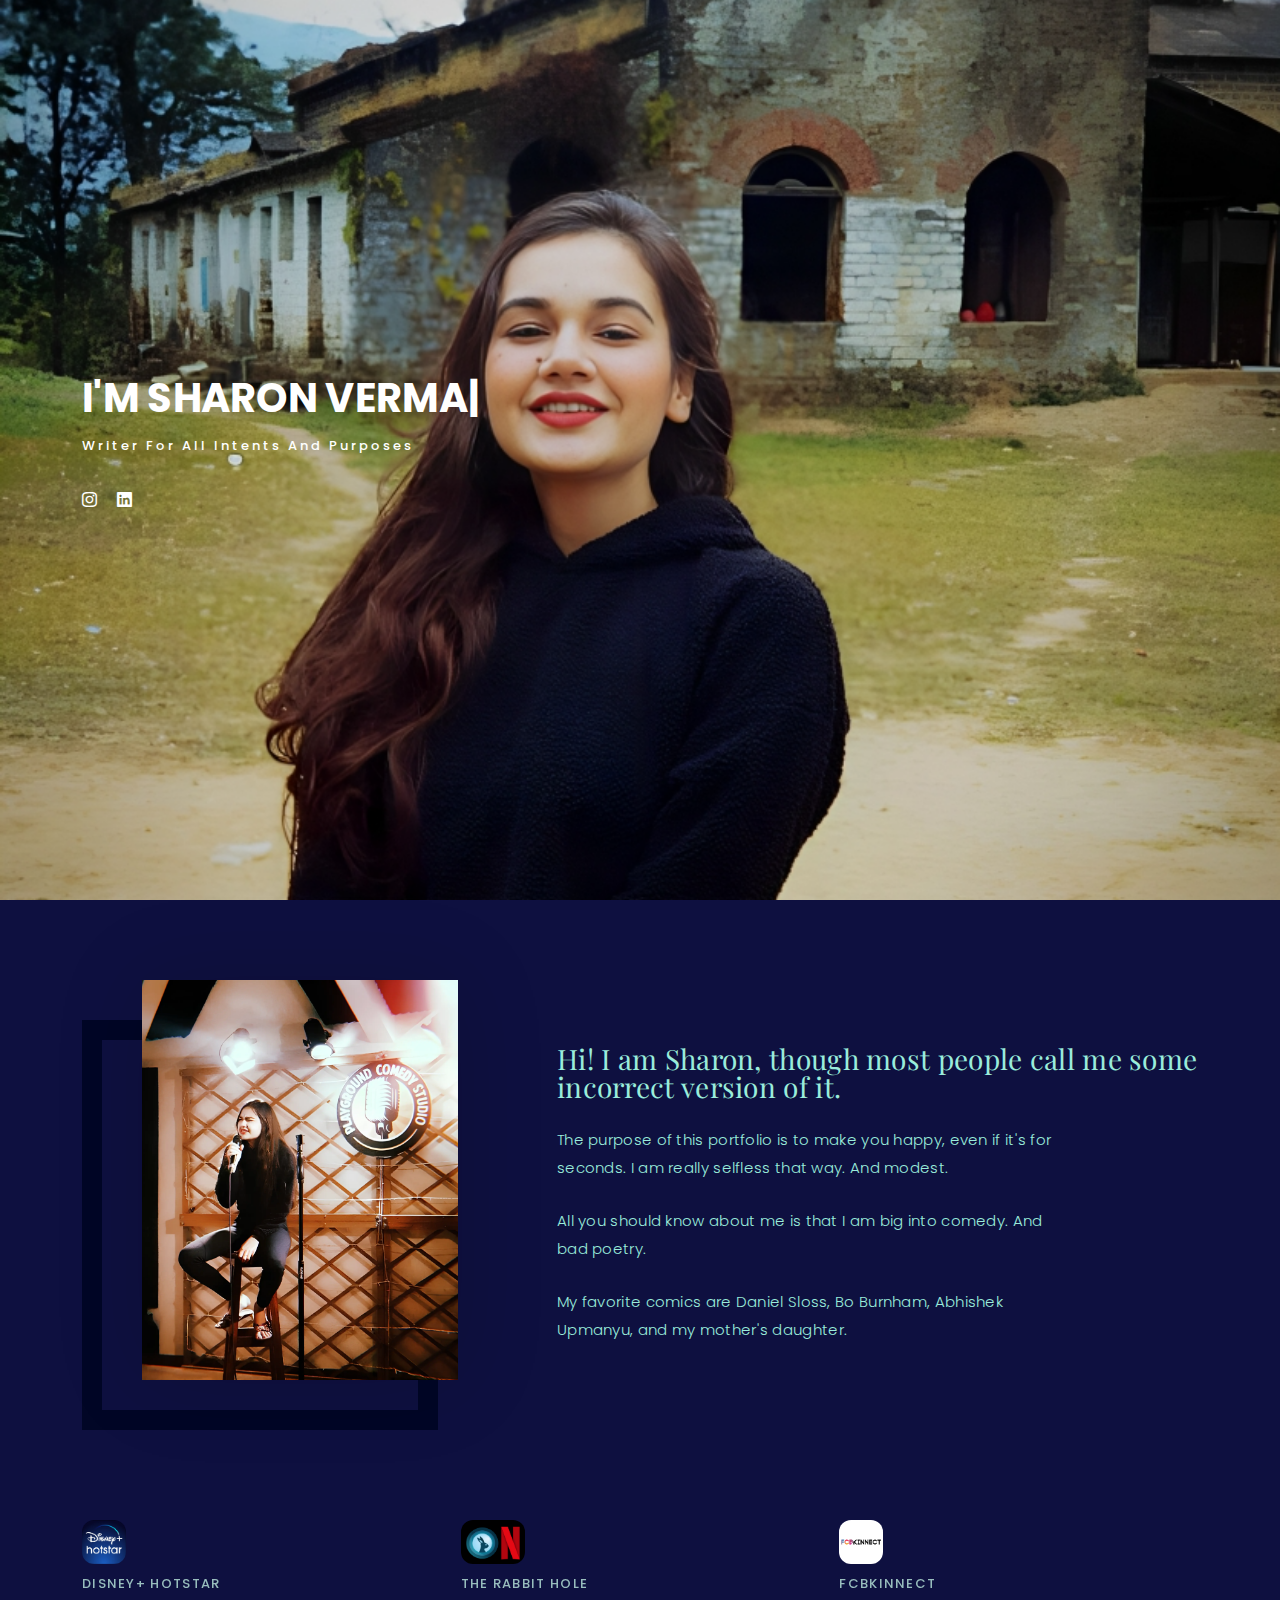
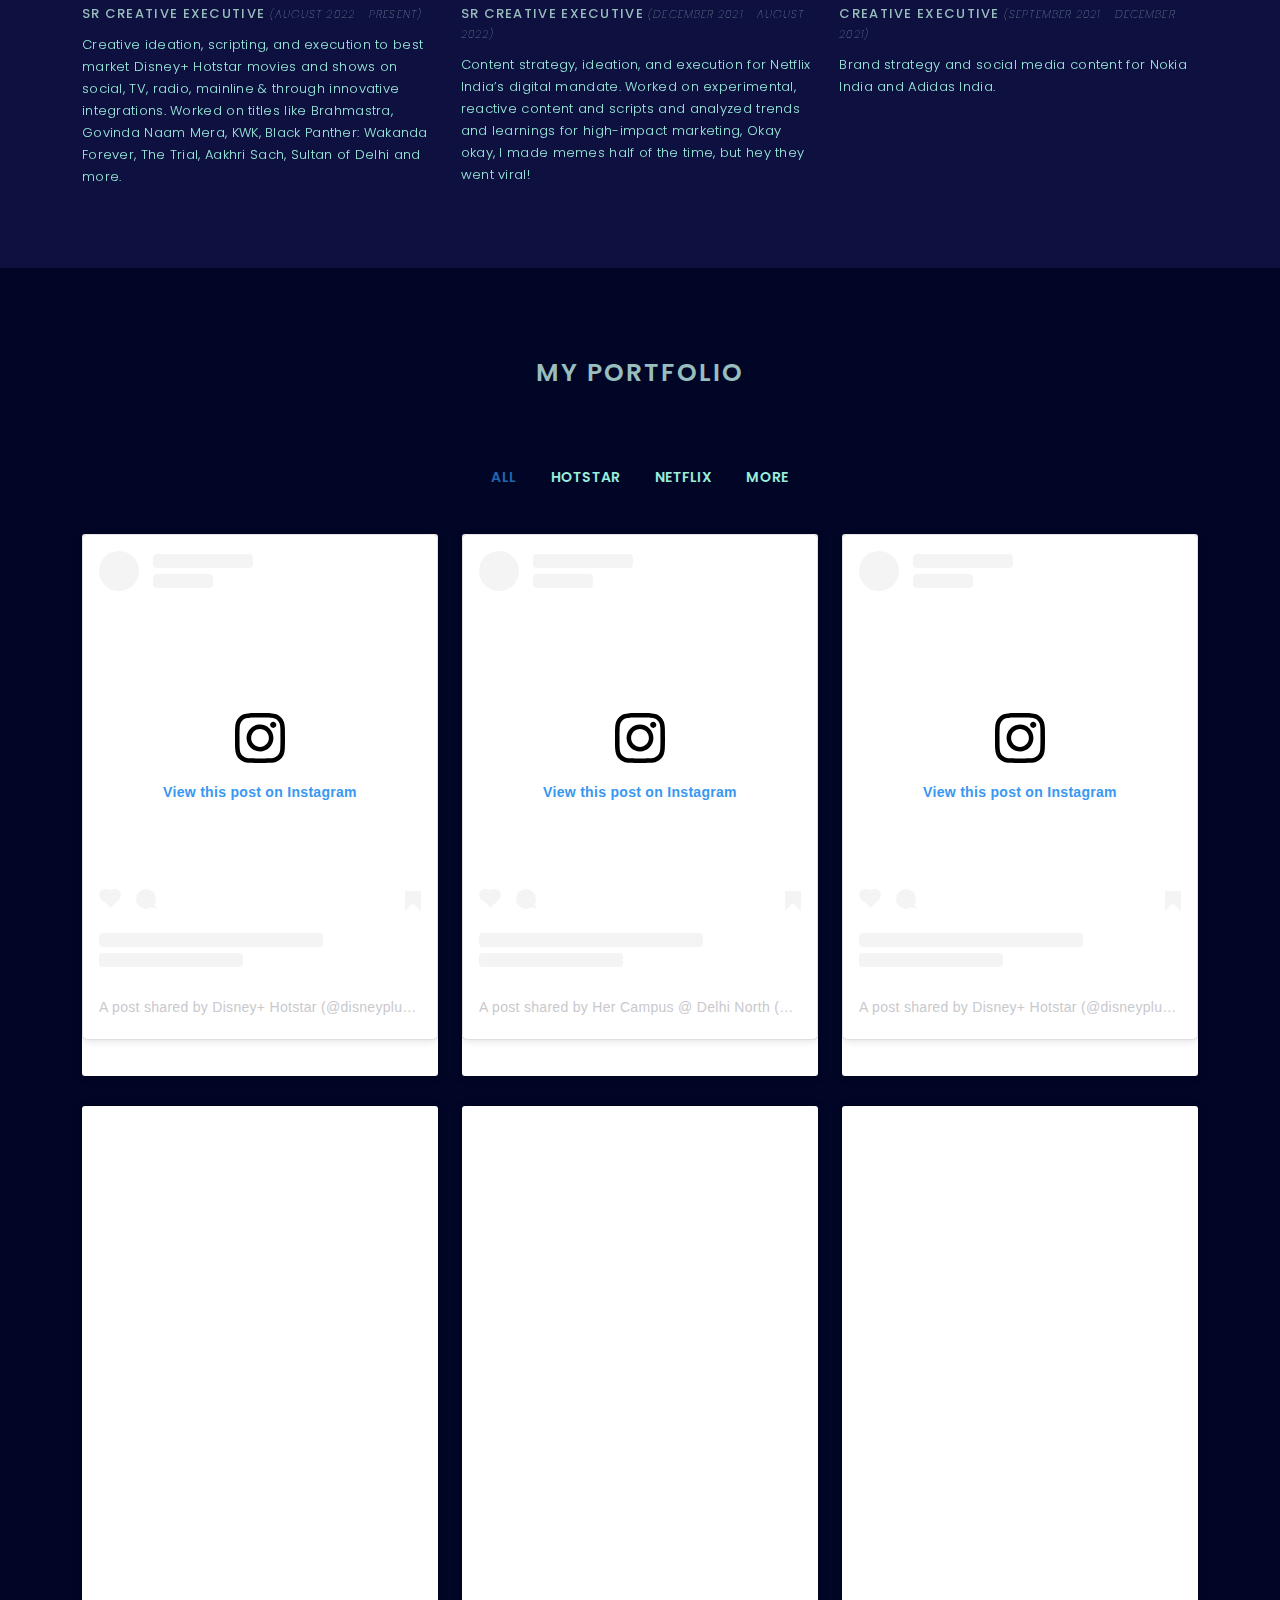
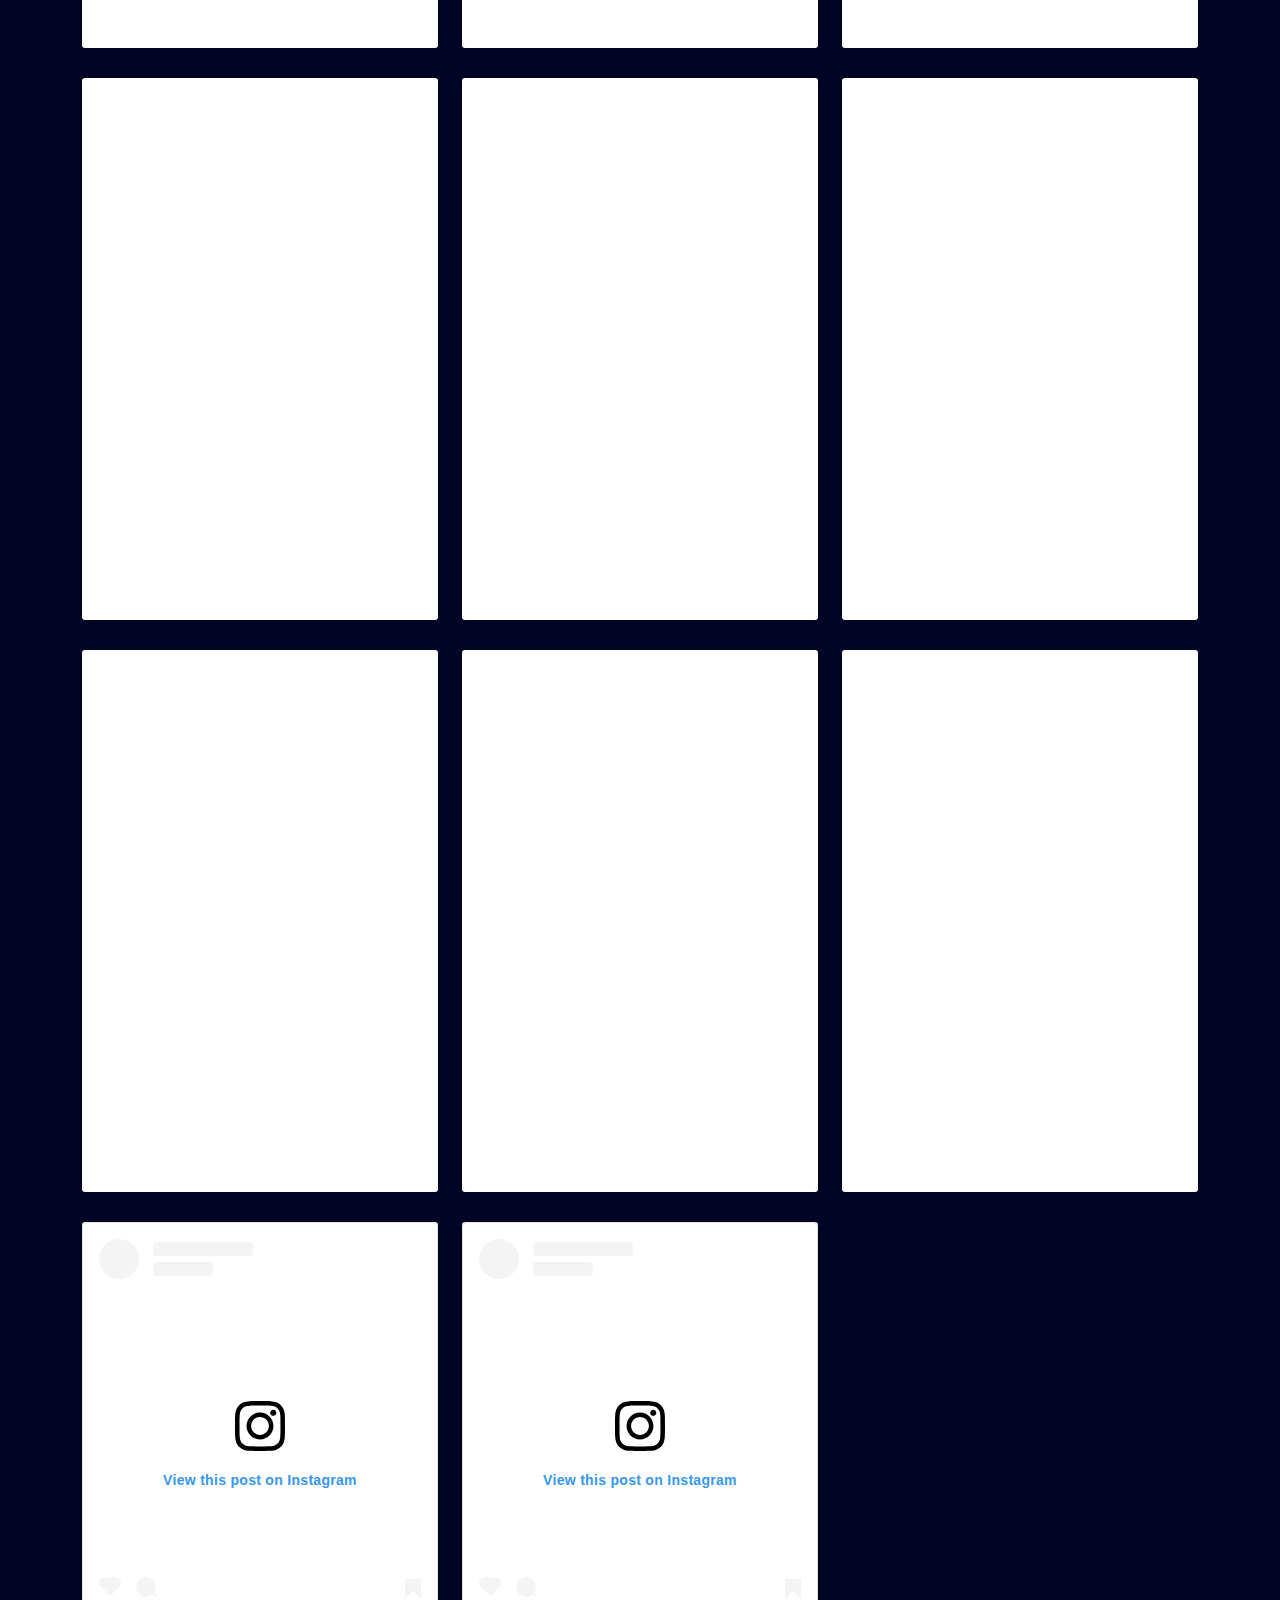
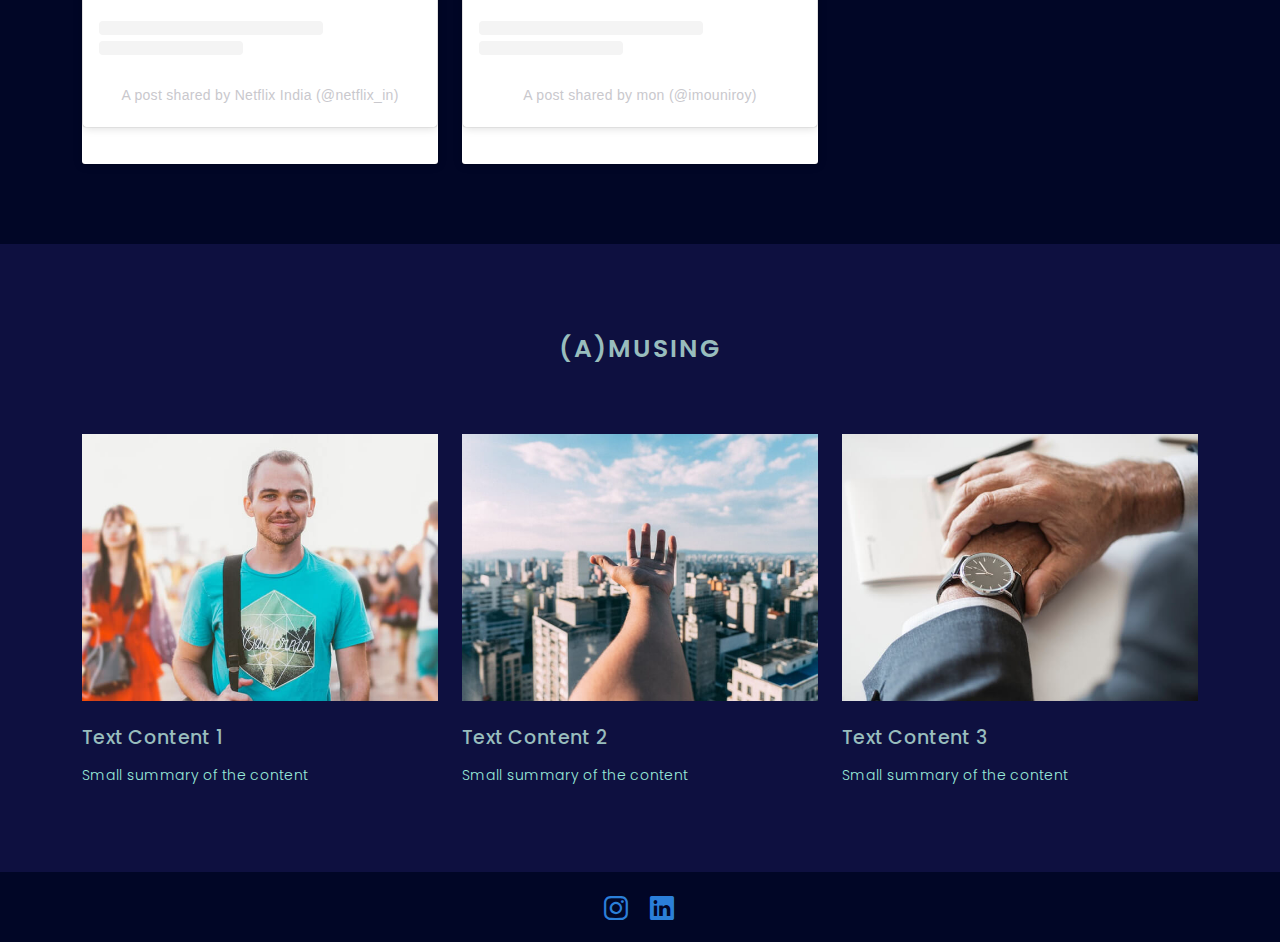
==== index.html @ ffb927e8 "add more content" ====
<!DOCTYPE html>
<html lang="en">
  <head>
    <meta charset="utf-8" />
    <meta content="width=device-width, initial-scale=1.0" name="viewport" />

    <title>Sharon Verma</title>
    <meta content="" name="description" />
    <meta content="" name="keywords" />

    <!-- Favicons -->
    <link href="assets/img/favicon.ico" rel="icon" />
    <link href="assets/img/apple-touch-icon.png" rel="apple-touch-icon" />

    <!-- Google Fonts -->
    <link
      href="https://fonts.googleapis.com/css?family=Poppins:300,300i,400,400i,500,500i,600,600i,700,700i|Playfair+Display:400,400i,500,500i,600,600i,700,700i,900,900i"
      rel="stylesheet"
    />

    <!-- Vendor CSS Files -->
    <link
      href="assets/vendor/bootstrap/css/bootstrap.min.css"
      rel="stylesheet"
    />
    <link
      href="assets/vendor/bootstrap-icons/bootstrap-icons.css"
      rel="stylesheet"
    />
    <link href="assets/vendor/boxicons/css/boxicons.min.css" rel="stylesheet" />
    <link
      href="assets/vendor/glightbox/css/glightbox.min.css"
      rel="stylesheet"
    />
    <link href="assets/vendor/swiper/swiper-bundle.min.css" rel="stylesheet" />

    <!-- Template Main CSS File -->
    <link href="assets/css/style.css" rel="stylesheet" />

    <!-- =======================================================
  * Template Name: Folio
  * Updated: Sep 18 2023 with Bootstrap v5.3.2
  * Template URL: https://bootstrapmade.com/folio-bootstrap-portfolio-template/
  * Author: BootstrapMade.com
  * License: https://bootstrapmade.com/license/
  ======================================================== -->
  </head>

  <body>
    <!-- ======= Header ======= -->
    <header id="header" class="fixed-top">
      <div class="container d-flex align-items-center justify-content-between">
        <!-- <a href="index.html" class="logo"><img src="assets/img/logo.png" alt="" class="img-fluid"></a> -->
        <!-- Uncomment below if you prefer to use an text logo -->
        <h1 class="logo"><a href="index.html">Sharon Verma</a></h1>

        <nav id="navbar" class="navbar">
          <ul>
            <li><a class="nav-link scrollto active" href="#hero">Home</a></li>
            <li><a class="nav-link scrollto" href="#about">About</a></li>
            <li>
              <a class="nav-link scrollto" href="#portfolio">Portfolio</a>
            </li>
            <li><a class="nav-link scrollto" href="#journal">(A)musing</a></li>
            <!-- <li class="dropdown"><a href="#"><span>Drop Down</span> <i class="bi bi-chevron-down"></i></a>
            <ul>
              <li><a href="#">Drop Down 1</a></li>
              <li class="dropdown"><a href="#"><span>Deep Drop Down</span> <i class="bi bi-chevron-right"></i></a>
                <ul>
                  <li><a href="#">Deep Drop Down 1</a></li>
                  <li><a href="#">Deep Drop Down 2</a></li>
                  <li><a href="#">Deep Drop Down 3</a></li>
                  <li><a href="#">Deep Drop Down 4</a></li>
                  <li><a href="#">Deep Drop Down 5</a></li>
                </ul>
              </li>
              <li><a href="#">Drop Down 2</a></li>
              <li><a href="#">Drop Down 3</a></li>
              <li><a href="#">Drop Down 4</a></li>
            </ul>
          </li> -->
            <!-- <li><a class="nav-link scrollto" href="#contact">Contact</a></li> -->
          </ul>
          <i class="bi bi-list mobile-nav-toggle"></i>
        </nav>
        <!-- .navbar -->
      </div>
    </header>
    <!-- End Header -->

    <!-- ======= Hero Section ======= -->
    <div id="hero" class="home">
      <div class="container">
        <div class="hero-content">
          <h1>
            I'm
            <span
              class="typed"
              data-typed-items="Sharon Verma, a Screenwriter, a Creative Consultant, a Brand strategist, a Situational Comedian, a Money enthusiast, a Believer of whatever my client believes in"
            ></span>
          </h1>
          <p>Writer for all intents and purposes</p>

          <ul class="list-unstyled list-social">
            <!-- <li><a href="#"><i class="bi bi-facebook"></i></a></li> -->
            <!-- <li>
              <a href="#"><i class="bi bi-twitter"></i></a>
            </li> -->
            <li>
              <a href="https://www.instagram.com/sharonverma/"><i class="bi bi-instagram"></i></a>
            </li>
            <li>
              <a href="https://www.linkedin.com/in/sharonverma/"><i class="bi bi-linkedin"></i></a>
            </li>
          </ul>
        </div>
      </div>
    </div>
    <!-- End Hero -->

    <main id="main">
      <!-- ======= About Section ======= -->
      <div id="about" class="paddsection">
        <div class="container">
          <div class="row justify-content-between">
            <div class="col-lg-4">
              <div class="div-img-bg">
                <div class="about-img">
                  <img
                    src="assets/img/me.webp"
                    class="img-responsive"
                    alt="me"
                  />
                </div>
              </div>
            </div>

            <div class="col-lg-7">
              <div class="about-descr">
                <p class="p-heading">
                  Hi! I am Sharon, though most people call me some incorrect
                  version of it.
                </p>
                <p class="separator">
                  The purpose of this portfolio is to make you happy, even if
                  it's for seconds. I am really selfless that way. And modest.
                </p>
                <p class="separator">
                  All you should know about me is that I am big into comedy. And
                  bad poetry.
                </p>
                <p class="separator">
                  My favorite comics are Daniel Sloss, Bo Burnham, Abhishek
                  Upmanyu, and my mother's daughter.
                </p>
              </div>
            </div>
          </div>
        </div>
      </div>
      <!-- End About Section -->

      <!-- ======= Services Section ======= -->
      <div id="services">
        <div class="container">
          <div
            class="services-slider swiper"
            data-aos="fade-up"
            data-aos-delay="1000"
          >
            <div class="swiper-wrapper">
              <div class="swiper-slide">
                <div class="services-block">
                  <img src="./assets/img/hotstar.webp" class="exp-logo" />
                  <span>Disney+ Hotstar</span>
                  <span
                    >Sr Creative Executive
                    <span class="smol"> (August 2022 - Present) </span>
                  </span>
                  <p class="separator">
                    Creative ideation, scripting, and execution to best market
                    Disney+ Hotstar movies and shows on social, TV, radio,
                    mainline & through innovative integrations. Worked on titles
                    like Brahmastra, Govinda Naam Mera, KWK, Black Panther:
                    Wakanda Forever, The Trial, Aakhri Sach, Sultan of Delhi and
                    more.
                  </p>
                </div>
              </div>
              <!-- End testimonial item -->

              <div class="swiper-slide">
                <div class="services-block">
                  <img src="./assets/img/rabbit-hole.png" class="exp-logo-big" />
                  <span>The Rabbit Hole</span>
                  <span
                    >Sr Creative Executive
                    <span class="smol"
                      >(December 2021 - August 2022)</span
                    ></span
                  >
                  <p class="separator">
                    Content strategy, ideation, and execution for Netflix
                    India’s digital mandate. Worked on experimental, reactive
                    content and scripts and analyzed trends and learnings for
                    high-impact marketing, Okay okay, I made memes half of the
                    time, but hey they went viral!
                  </p>
                </div>
              </div>
              <!-- End testimonial item -->

              <div class="swiper-slide">
                <div class="services-block">
                  <img src="./assets/img/fcbkinnect.jpeg" class="exp-logo" />
                  <span>FCBKinnect</span>
                  <span
                    >Creative Executive
                    <span class="smol"
                      >(September 2021 - December 2021)</span
                    ></span
                  >
                  <p class="separator">
                    Brand strategy and social media content for Nokia India and
                    Adidas India.
                  </p>
                </div>
              </div>
              <!-- End testimonial item -->

              <!-- <div class="swiper-slide">
                <div class="services-block">
                  <i class="bi bi-binoculars"></i>
                  <span>Skill 4</span>
                  <p class="separator">Small summary</p>
                </div>
              </div> -->
              <!-- End testimonial item -->

              <!-- <div class="swiper-slide">
                <div class="services-block">
                  <i class="bi bi-brightness-high"></i>
                  <span>Skill 5</span>
                  <p class="separator">Small summary</p>
                </div>
              </div> -->
              <!-- End testimonial item -->

              <!-- <div class="swiper-slide">
                <div class="services-block">
                  <i class="bi bi-calendar4-week"></i>
                  <span>Skill 6</span>
                  <p class="separator">Small summary</p>
                </div>
              </div> -->
              <!-- End testimonial item -->
            </div>
            <div class="swiper-pagination"></div>
          </div>
        </div>
      </div>
      <!-- End Services Section -->

      <!-- ======= Portfolio Section ======= -->
      <div id="portfolio" class="paddsection">
        <div class="container">
          <div class="section-title text-center">
            <h2>My Portfolio</h2>
          </div>
        </div>

        <div class="container">
          <div class="row">
            <div class="col-lg-12 d-flex justify-content-center">
              <ul id="portfolio-flters">
                <li data-filter="*" class="filter-active">All</li>
                <li data-filter=".filter-hotstar">Hotstar</li>
                <li data-filter=".filter-netflix">Netflix</li>
                <li data-filter=".filter-more">More</li>
              </ul>
            </div>
          </div>

          <div class="row portfolio-container">
            <div class="col-lg-4 col-md-6 portfolio-item filter-hotstar">
              <!-- <img
                src="assets/img/portfolio/portfolio-1.jpg"
                class="img-fluid"
                alt=""
              /> -->

              <div class="card-container">

                <blockquote class="instagram-media" data-instgrm-captioned data-instgrm-permalink="https://www.instagram.com/reel/CyXpBlbIwR-/?utm_source=ig_embed&amp;utm_campaign=loading" data-instgrm-version="14" style=" background:#FFF; border:0; border-radius:3px; box-shadow:0 0 1px 0 rgba(0,0,0,0.5),0 1px 10px 0 rgba(0,0,0,0.15); margin: 1px; max-width:540px; min-width:326px; padding:0; width:99.375%; width:-webkit-calc(100% - 2px); width:calc(100% - 2px);"><div style="padding:16px;"> <a href="https://www.instagram.com/reel/CyXpBlbIwR-/?utm_source=ig_embed&amp;utm_campaign=loading" style=" background:#FFFFFF; line-height:0; padding:0 0; text-align:center; text-decoration:none; width:100%;" target="_blank"> <div style=" display: flex; flex-direction: row; align-items: center;"> <div style="background-color: #F4F4F4; border-radius: 50%; flex-grow: 0; height: 40px; margin-right: 14px; width: 40px;"></div> <div style="display: flex; flex-direction: column; flex-grow: 1; justify-content: center;"> <div style=" background-color: #F4F4F4; border-radius: 4px; flex-grow: 0; height: 14px; margin-bottom: 6px; width: 100px;"></div> <div style=" background-color: #F4F4F4; border-radius: 4px; flex-grow: 0; height: 14px; width: 60px;"></div></div></div><div style="padding: 19% 0;"></div> <div style="display:block; height:50px; margin:0 auto 12px; width:50px;"><svg width="50px" height="50px" viewBox="0 0 60 60" version="1.1" xmlns="https://www.w3.org/2000/svg" xmlns:xlink="https://www.w3.org/1999/xlink"><g stroke="none" stroke-width="1" fill="none" fill-rule="evenodd"><g transform="translate(-511.000000, -20.000000)" fill="#000000"><g><path d="M556.869,30.41 C554.814,30.41 553.148,32.076 553.148,34.131 C553.148,36.186 554.814,37.852 556.869,37.852 C558.924,37.852 560.59,36.186 560.59,34.131 C560.59,32.076 558.924,30.41 556.869,30.41 M541,60.657 C535.114,60.657 530.342,55.887 530.342,50 C530.342,44.114 535.114,39.342 541,39.342 C546.887,39.342 551.658,44.114 551.658,50 C551.658,55.887 546.887,60.657 541,60.657 M541,33.886 C532.1,33.886 524.886,41.1 524.886,50 C524.886,58.899 532.1,66.113 541,66.113 C549.9,66.113 557.115,58.899 557.115,50 C557.115,41.1 549.9,33.886 541,33.886 M565.378,62.101 C565.244,65.022 564.756,66.606 564.346,67.663 C563.803,69.06 563.154,70.057 562.106,71.106 C561.058,72.155 560.06,72.803 558.662,73.347 C557.607,73.757 556.021,74.244 553.102,74.378 C549.944,74.521 548.997,74.552 541,74.552 C533.003,74.552 532.056,74.521 528.898,74.378 C525.979,74.244 524.393,73.757 523.338,73.347 C521.94,72.803 520.942,72.155 519.894,71.106 C518.846,70.057 518.197,69.06 517.654,67.663 C517.244,66.606 516.755,65.022 516.623,62.101 C516.479,58.943 516.448,57.996 516.448,50 C516.448,42.003 516.479,41.056 516.623,37.899 C516.755,34.978 517.244,33.391 517.654,32.338 C518.197,30.938 518.846,29.942 519.894,28.894 C520.942,27.846 521.94,27.196 523.338,26.654 C524.393,26.244 525.979,25.756 528.898,25.623 C532.057,25.479 533.004,25.448 541,25.448 C548.997,25.448 549.943,25.479 553.102,25.623 C556.021,25.756 557.607,26.244 558.662,26.654 C560.06,27.196 561.058,27.846 562.106,28.894 C563.154,29.942 563.803,30.938 564.346,32.338 C564.756,33.391 565.244,34.978 565.378,37.899 C565.522,41.056 565.552,42.003 565.552,50 C565.552,57.996 565.522,58.943 565.378,62.101 M570.82,37.631 C570.674,34.438 570.167,32.258 569.425,30.349 C568.659,28.377 567.633,26.702 565.965,25.035 C564.297,23.368 562.623,22.342 560.652,21.575 C558.743,20.834 556.562,20.326 553.369,20.18 C550.169,20.033 549.148,20 541,20 C532.853,20 531.831,20.033 528.631,20.18 C525.438,20.326 523.257,20.834 521.349,21.575 C519.376,22.342 517.703,23.368 516.035,25.035 C514.368,26.702 513.342,28.377 512.574,30.349 C511.834,32.258 511.326,34.438 511.181,37.631 C511.035,40.831 511,41.851 511,50 C511,58.147 511.035,59.17 511.181,62.369 C511.326,65.562 511.834,67.743 512.574,69.651 C513.342,71.625 514.368,73.296 516.035,74.965 C517.703,76.634 519.376,77.658 521.349,78.425 C523.257,79.167 525.438,79.673 528.631,79.82 C531.831,79.965 532.853,80.001 541,80.001 C549.148,80.001 550.169,79.965 553.369,79.82 C556.562,79.673 558.743,79.167 560.652,78.425 C562.623,77.658 564.297,76.634 565.965,74.965 C567.633,73.296 568.659,71.625 569.425,69.651 C570.167,67.743 570.674,65.562 570.82,62.369 C570.966,59.17 571,58.147 571,50 C571,41.851 570.966,40.831 570.82,37.631"></path></g></g></g></svg></div><div style="padding-top: 8px;"> <div style=" color:#3897f0; font-family:Arial,sans-serif; font-size:14px; font-style:normal; font-weight:550; line-height:18px;">View this post on Instagram</div></div><div style="padding: 12.5% 0;"></div> <div style="display: flex; flex-direction: row; margin-bottom: 14px; align-items: center;"><div> <div style="background-color: #F4F4F4; border-radius: 50%; height: 12.5px; width: 12.5px; transform: translateX(0px) translateY(7px);"></div> <div style="background-color: #F4F4F4; height: 12.5px; transform: rotate(-45deg) translateX(3px) translateY(1px); width: 12.5px; flex-grow: 0; margin-right: 14px; margin-left: 2px;"></div> <div style="background-color: #F4F4F4; border-radius: 50%; height: 12.5px; width: 12.5px; transform: translateX(9px) translateY(-18px);"></div></div><div style="margin-left: 8px;"> <div style=" background-color: #F4F4F4; border-radius: 50%; flex-grow: 0; height: 20px; width: 20px;"></div> <div style=" width: 0; height: 0; border-top: 2px solid transparent; border-left: 6px solid #f4f4f4; border-bottom: 2px solid transparent; transform: translateX(16px) translateY(-4px) rotate(30deg)"></div></div><div style="margin-left: auto;"> <div style=" width: 0px; border-top: 8px solid #F4F4F4; border-right: 8px solid transparent; transform: translateY(16px);"></div> <div style=" background-color: #F4F4F4; flex-grow: 0; height: 12px; width: 16px; transform: translateY(-4px);"></div> <div style=" width: 0; height: 0; border-top: 8px solid #F4F4F4; border-left: 8px solid transparent; transform: translateY(-4px) translateX(8px);"></div></div></div> <div style="display: flex; flex-direction: column; flex-grow: 1; justify-content: center; margin-bottom: 24px;"> <div style=" background-color: #F4F4F4; border-radius: 4px; flex-grow: 0; height: 14px; margin-bottom: 6px; width: 224px;"></div> <div style=" background-color: #F4F4F4; border-radius: 4px; flex-grow: 0; height: 14px; width: 144px;"></div></div></a><p style=" color:#c9c8cd; font-family:Arial,sans-serif; font-size:14px; line-height:17px; margin-bottom:0; margin-top:8px; overflow:hidden; padding:8px 0 7px; text-align:center; text-overflow:ellipsis; white-space:nowrap;"><a href="https://www.instagram.com/reel/CyXpBlbIwR-/?utm_source=ig_embed&amp;utm_campaign=loading" style=" color:#c9c8cd; font-family:Arial,sans-serif; font-size:14px; font-style:normal; font-weight:normal; line-height:17px; text-decoration:none;" target="_blank">A post shared by Disney+ Hotstar (@disneyplushotstar)</a></p></div></blockquote> <script async src="//www.instagram.com/embed.js"></script>
              </div>
              <!-- <div class="portfolio-info">
                <h4>Hotstar 1</h4>
                <p>Hotstar</p>
                <a
                  href="assets/img/portfolio/portfolio-1.jpg"
                  data-gallery="portfolioGallery"
                  class="portfolio-lightbox preview-link"
                  title="App 1"
                  ><i class="bx bx-plus"></i
                ></a>
                <a
                  href="portfolio-details.html"
                  class="details-link"
                  title="More Details"
                  ><i class="bx bx-link"></i
                ></a>
              </div> -->
            </div>

            <div class="col-lg-4 col-md-6 portfolio-item filter-more">
              <div class="card-container">

                <blockquote class="instagram-media" data-instgrm-captioned data-instgrm-permalink="https://www.instagram.com/tv/CEvz53NABrz/?utm_source=ig_embed&amp;utm_campaign=loading" data-instgrm-version="14" style=" background:#FFF; border:0; border-radius:3px; box-shadow:0 0 1px 0 rgba(0,0,0,0.5),0 1px 10px 0 rgba(0,0,0,0.15); margin: 1px; max-width:540px; min-width:326px; padding:0; width:99.375%; width:-webkit-calc(100% - 2px); width:calc(100% - 2px);"><div style="padding:16px;"> <a href="https://www.instagram.com/tv/CEvz53NABrz/?utm_source=ig_embed&amp;utm_campaign=loading" style=" background:#FFFFFF; line-height:0; padding:0 0; text-align:center; text-decoration:none; width:100%;" target="_blank"> <div style=" display: flex; flex-direction: row; align-items: center;"> <div style="background-color: #F4F4F4; border-radius: 50%; flex-grow: 0; height: 40px; margin-right: 14px; width: 40px;"></div> <div style="display: flex; flex-direction: column; flex-grow: 1; justify-content: center;"> <div style=" background-color: #F4F4F4; border-radius: 4px; flex-grow: 0; height: 14px; margin-bottom: 6px; width: 100px;"></div> <div style=" background-color: #F4F4F4; border-radius: 4px; flex-grow: 0; height: 14px; width: 60px;"></div></div></div><div style="padding: 19% 0;"></div> <div style="display:block; height:50px; margin:0 auto 12px; width:50px;"><svg width="50px" height="50px" viewBox="0 0 60 60" version="1.1" xmlns="https://www.w3.org/2000/svg" xmlns:xlink="https://www.w3.org/1999/xlink"><g stroke="none" stroke-width="1" fill="none" fill-rule="evenodd"><g transform="translate(-511.000000, -20.000000)" fill="#000000"><g><path d="M556.869,30.41 C554.814,30.41 553.148,32.076 553.148,34.131 C553.148,36.186 554.814,37.852 556.869,37.852 C558.924,37.852 560.59,36.186 560.59,34.131 C560.59,32.076 558.924,30.41 556.869,30.41 M541,60.657 C535.114,60.657 530.342,55.887 530.342,50 C530.342,44.114 535.114,39.342 541,39.342 C546.887,39.342 551.658,44.114 551.658,50 C551.658,55.887 546.887,60.657 541,60.657 M541,33.886 C532.1,33.886 524.886,41.1 524.886,50 C524.886,58.899 532.1,66.113 541,66.113 C549.9,66.113 557.115,58.899 557.115,50 C557.115,41.1 549.9,33.886 541,33.886 M565.378,62.101 C565.244,65.022 564.756,66.606 564.346,67.663 C563.803,69.06 563.154,70.057 562.106,71.106 C561.058,72.155 560.06,72.803 558.662,73.347 C557.607,73.757 556.021,74.244 553.102,74.378 C549.944,74.521 548.997,74.552 541,74.552 C533.003,74.552 532.056,74.521 528.898,74.378 C525.979,74.244 524.393,73.757 523.338,73.347 C521.94,72.803 520.942,72.155 519.894,71.106 C518.846,70.057 518.197,69.06 517.654,67.663 C517.244,66.606 516.755,65.022 516.623,62.101 C516.479,58.943 516.448,57.996 516.448,50 C516.448,42.003 516.479,41.056 516.623,37.899 C516.755,34.978 517.244,33.391 517.654,32.338 C518.197,30.938 518.846,29.942 519.894,28.894 C520.942,27.846 521.94,27.196 523.338,26.654 C524.393,26.244 525.979,25.756 528.898,25.623 C532.057,25.479 533.004,25.448 541,25.448 C548.997,25.448 549.943,25.479 553.102,25.623 C556.021,25.756 557.607,26.244 558.662,26.654 C560.06,27.196 561.058,27.846 562.106,28.894 C563.154,29.942 563.803,30.938 564.346,32.338 C564.756,33.391 565.244,34.978 565.378,37.899 C565.522,41.056 565.552,42.003 565.552,50 C565.552,57.996 565.522,58.943 565.378,62.101 M570.82,37.631 C570.674,34.438 570.167,32.258 569.425,30.349 C568.659,28.377 567.633,26.702 565.965,25.035 C564.297,23.368 562.623,22.342 560.652,21.575 C558.743,20.834 556.562,20.326 553.369,20.18 C550.169,20.033 549.148,20 541,20 C532.853,20 531.831,20.033 528.631,20.18 C525.438,20.326 523.257,20.834 521.349,21.575 C519.376,22.342 517.703,23.368 516.035,25.035 C514.368,26.702 513.342,28.377 512.574,30.349 C511.834,32.258 511.326,34.438 511.181,37.631 C511.035,40.831 511,41.851 511,50 C511,58.147 511.035,59.17 511.181,62.369 C511.326,65.562 511.834,67.743 512.574,69.651 C513.342,71.625 514.368,73.296 516.035,74.965 C517.703,76.634 519.376,77.658 521.349,78.425 C523.257,79.167 525.438,79.673 528.631,79.82 C531.831,79.965 532.853,80.001 541,80.001 C549.148,80.001 550.169,79.965 553.369,79.82 C556.562,79.673 558.743,79.167 560.652,78.425 C562.623,77.658 564.297,76.634 565.965,74.965 C567.633,73.296 568.659,71.625 569.425,69.651 C570.167,67.743 570.674,65.562 570.82,62.369 C570.966,59.17 571,58.147 571,50 C571,41.851 570.966,40.831 570.82,37.631"></path></g></g></g></svg></div><div style="padding-top: 8px;"> <div style=" color:#3897f0; font-family:Arial,sans-serif; font-size:14px; font-style:normal; font-weight:550; line-height:18px;">View this post on Instagram</div></div><div style="padding: 12.5% 0;"></div> <div style="display: flex; flex-direction: row; margin-bottom: 14px; align-items: center;"><div> <div style="background-color: #F4F4F4; border-radius: 50%; height: 12.5px; width: 12.5px; transform: translateX(0px) translateY(7px);"></div> <div style="background-color: #F4F4F4; height: 12.5px; transform: rotate(-45deg) translateX(3px) translateY(1px); width: 12.5px; flex-grow: 0; margin-right: 14px; margin-left: 2px;"></div> <div style="background-color: #F4F4F4; border-radius: 50%; height: 12.5px; width: 12.5px; transform: translateX(9px) translateY(-18px);"></div></div><div style="margin-left: 8px;"> <div style=" background-color: #F4F4F4; border-radius: 50%; flex-grow: 0; height: 20px; width: 20px;"></div> <div style=" width: 0; height: 0; border-top: 2px solid transparent; border-left: 6px solid #f4f4f4; border-bottom: 2px solid transparent; transform: translateX(16px) translateY(-4px) rotate(30deg)"></div></div><div style="margin-left: auto;"> <div style=" width: 0px; border-top: 8px solid #F4F4F4; border-right: 8px solid transparent; transform: translateY(16px);"></div> <div style=" background-color: #F4F4F4; flex-grow: 0; height: 12px; width: 16px; transform: translateY(-4px);"></div> <div style=" width: 0; height: 0; border-top: 8px solid #F4F4F4; border-left: 8px solid transparent; transform: translateY(-4px) translateX(8px);"></div></div></div> <div style="display: flex; flex-direction: column; flex-grow: 1; justify-content: center; margin-bottom: 24px;"> <div style=" background-color: #F4F4F4; border-radius: 4px; flex-grow: 0; height: 14px; margin-bottom: 6px; width: 224px;"></div> <div style=" background-color: #F4F4F4; border-radius: 4px; flex-grow: 0; height: 14px; width: 144px;"></div></div></a><p style=" color:#c9c8cd; font-family:Arial,sans-serif; font-size:14px; line-height:17px; margin-bottom:0; margin-top:8px; overflow:hidden; padding:8px 0 7px; text-align:center; text-overflow:ellipsis; white-space:nowrap;"><a href="https://www.instagram.com/tv/CEvz53NABrz/?utm_source=ig_embed&amp;utm_campaign=loading" style=" color:#c9c8cd; font-family:Arial,sans-serif; font-size:14px; font-style:normal; font-weight:normal; line-height:17px; text-decoration:none;" target="_blank">A post shared by Her Campus @ Delhi North (@hercampusdelhinorth)</a></p></div></blockquote> <script async src="//www.instagram.com/embed.js"></script>
              </div>
              <!-- <img
                src="assets/img/portfolio/portfolio-2.jpg"
                class="img-fluid"
                alt=""
              />
              <div class="portfolio-info">
                <h4>More 1</h4>
                <p>More</p>
                <a
                  href="assets/img/portfolio/portfolio-2.jpg"
                  data-gallery="portfolioGallery"
                  class="portfolio-lightbox preview-link"
                  title="Web 3"
                  ><i class="bx bx-plus"></i
                ></a>
                <a
                  href="portfolio-details.html"
                  class="details-link"
                  title="More Details"
                  ><i class="bx bx-link"></i
                ></a>
              </div> -->
            </div>

            

            <div class="col-lg-4 col-md-6 portfolio-item filter-hotstar">
              <div class="card-container">

                <blockquote class="instagram-media" data-instgrm-captioned data-instgrm-permalink="https://www.instagram.com/reel/CyauIxRI-zE/?utm_source=ig_embed&amp;utm_campaign=loading" data-instgrm-version="14" style=" background:#FFF; border:0; border-radius:3px; box-shadow:0 0 1px 0 rgba(0,0,0,0.5),0 1px 10px 0 rgba(0,0,0,0.15); margin: 1px; max-width:540px; min-width:326px; padding:0; width:99.375%; width:-webkit-calc(100% - 2px); width:calc(100% - 2px);"><div style="padding:16px;"> <a href="https://www.instagram.com/reel/CyauIxRI-zE/?utm_source=ig_embed&amp;utm_campaign=loading" style=" background:#FFFFFF; line-height:0; padding:0 0; text-align:center; text-decoration:none; width:100%;" target="_blank"> <div style=" display: flex; flex-direction: row; align-items: center;"> <div style="background-color: #F4F4F4; border-radius: 50%; flex-grow: 0; height: 40px; margin-right: 14px; width: 40px;"></div> <div style="display: flex; flex-direction: column; flex-grow: 1; justify-content: center;"> <div style=" background-color: #F4F4F4; border-radius: 4px; flex-grow: 0; height: 14px; margin-bottom: 6px; width: 100px;"></div> <div style=" background-color: #F4F4F4; border-radius: 4px; flex-grow: 0; height: 14px; width: 60px;"></div></div></div><div style="padding: 19% 0;"></div> <div style="display:block; height:50px; margin:0 auto 12px; width:50px;"><svg width="50px" height="50px" viewBox="0 0 60 60" version="1.1" xmlns="https://www.w3.org/2000/svg" xmlns:xlink="https://www.w3.org/1999/xlink"><g stroke="none" stroke-width="1" fill="none" fill-rule="evenodd"><g transform="translate(-511.000000, -20.000000)" fill="#000000"><g><path d="M556.869,30.41 C554.814,30.41 553.148,32.076 553.148,34.131 C553.148,36.186 554.814,37.852 556.869,37.852 C558.924,37.852 560.59,36.186 560.59,34.131 C560.59,32.076 558.924,30.41 556.869,30.41 M541,60.657 C535.114,60.657 530.342,55.887 530.342,50 C530.342,44.114 535.114,39.342 541,39.342 C546.887,39.342 551.658,44.114 551.658,50 C551.658,55.887 546.887,60.657 541,60.657 M541,33.886 C532.1,33.886 524.886,41.1 524.886,50 C524.886,58.899 532.1,66.113 541,66.113 C549.9,66.113 557.115,58.899 557.115,50 C557.115,41.1 549.9,33.886 541,33.886 M565.378,62.101 C565.244,65.022 564.756,66.606 564.346,67.663 C563.803,69.06 563.154,70.057 562.106,71.106 C561.058,72.155 560.06,72.803 558.662,73.347 C557.607,73.757 556.021,74.244 553.102,74.378 C549.944,74.521 548.997,74.552 541,74.552 C533.003,74.552 532.056,74.521 528.898,74.378 C525.979,74.244 524.393,73.757 523.338,73.347 C521.94,72.803 520.942,72.155 519.894,71.106 C518.846,70.057 518.197,69.06 517.654,67.663 C517.244,66.606 516.755,65.022 516.623,62.101 C516.479,58.943 516.448,57.996 516.448,50 C516.448,42.003 516.479,41.056 516.623,37.899 C516.755,34.978 517.244,33.391 517.654,32.338 C518.197,30.938 518.846,29.942 519.894,28.894 C520.942,27.846 521.94,27.196 523.338,26.654 C524.393,26.244 525.979,25.756 528.898,25.623 C532.057,25.479 533.004,25.448 541,25.448 C548.997,25.448 549.943,25.479 553.102,25.623 C556.021,25.756 557.607,26.244 558.662,26.654 C560.06,27.196 561.058,27.846 562.106,28.894 C563.154,29.942 563.803,30.938 564.346,32.338 C564.756,33.391 565.244,34.978 565.378,37.899 C565.522,41.056 565.552,42.003 565.552,50 C565.552,57.996 565.522,58.943 565.378,62.101 M570.82,37.631 C570.674,34.438 570.167,32.258 569.425,30.349 C568.659,28.377 567.633,26.702 565.965,25.035 C564.297,23.368 562.623,22.342 560.652,21.575 C558.743,20.834 556.562,20.326 553.369,20.18 C550.169,20.033 549.148,20 541,20 C532.853,20 531.831,20.033 528.631,20.18 C525.438,20.326 523.257,20.834 521.349,21.575 C519.376,22.342 517.703,23.368 516.035,25.035 C514.368,26.702 513.342,28.377 512.574,30.349 C511.834,32.258 511.326,34.438 511.181,37.631 C511.035,40.831 511,41.851 511,50 C511,58.147 511.035,59.17 511.181,62.369 C511.326,65.562 511.834,67.743 512.574,69.651 C513.342,71.625 514.368,73.296 516.035,74.965 C517.703,76.634 519.376,77.658 521.349,78.425 C523.257,79.167 525.438,79.673 528.631,79.82 C531.831,79.965 532.853,80.001 541,80.001 C549.148,80.001 550.169,79.965 553.369,79.82 C556.562,79.673 558.743,79.167 560.652,78.425 C562.623,77.658 564.297,76.634 565.965,74.965 C567.633,73.296 568.659,71.625 569.425,69.651 C570.167,67.743 570.674,65.562 570.82,62.369 C570.966,59.17 571,58.147 571,50 C571,41.851 570.966,40.831 570.82,37.631"></path></g></g></g></svg></div><div style="padding-top: 8px;"> <div style=" color:#3897f0; font-family:Arial,sans-serif; font-size:14px; font-style:normal; font-weight:550; line-height:18px;">View this post on Instagram</div></div><div style="padding: 12.5% 0;"></div> <div style="display: flex; flex-direction: row; margin-bottom: 14px; align-items: center;"><div> <div style="background-color: #F4F4F4; border-radius: 50%; height: 12.5px; width: 12.5px; transform: translateX(0px) translateY(7px);"></div> <div style="background-color: #F4F4F4; height: 12.5px; transform: rotate(-45deg) translateX(3px) translateY(1px); width: 12.5px; flex-grow: 0; margin-right: 14px; margin-left: 2px;"></div> <div style="background-color: #F4F4F4; border-radius: 50%; height: 12.5px; width: 12.5px; transform: translateX(9px) translateY(-18px);"></div></div><div style="margin-left: 8px;"> <div style=" background-color: #F4F4F4; border-radius: 50%; flex-grow: 0; height: 20px; width: 20px;"></div> <div style=" width: 0; height: 0; border-top: 2px solid transparent; border-left: 6px solid #f4f4f4; border-bottom: 2px solid transparent; transform: translateX(16px) translateY(-4px) rotate(30deg)"></div></div><div style="margin-left: auto;"> <div style=" width: 0px; border-top: 8px solid #F4F4F4; border-right: 8px solid transparent; transform: translateY(16px);"></div> <div style=" background-color: #F4F4F4; flex-grow: 0; height: 12px; width: 16px; transform: translateY(-4px);"></div> <div style=" width: 0; height: 0; border-top: 8px solid #F4F4F4; border-left: 8px solid transparent; transform: translateY(-4px) translateX(8px);"></div></div></div> <div style="display: flex; flex-direction: column; flex-grow: 1; justify-content: center; margin-bottom: 24px;"> <div style=" background-color: #F4F4F4; border-radius: 4px; flex-grow: 0; height: 14px; margin-bottom: 6px; width: 224px;"></div> <div style=" background-color: #F4F4F4; border-radius: 4px; flex-grow: 0; height: 14px; width: 144px;"></div></div></a><p style=" color:#c9c8cd; font-family:Arial,sans-serif; font-size:14px; line-height:17px; margin-bottom:0; margin-top:8px; overflow:hidden; padding:8px 0 7px; text-align:center; text-overflow:ellipsis; white-space:nowrap;"><a href="https://www.instagram.com/reel/CyauIxRI-zE/?utm_source=ig_embed&amp;utm_campaign=loading" style=" color:#c9c8cd; font-family:Arial,sans-serif; font-size:14px; font-style:normal; font-weight:normal; line-height:17px; text-decoration:none;" target="_blank">A post shared by Disney+ Hotstar (@disneyplushotstar)</a></p></div></blockquote> <script async src="//www.instagram.com/embed.js"></script>
              </div>
              <!-- <img
                src="assets/img/portfolio/portfolio-3.jpg"
                class="img-fluid"
                alt=""
              />
              <div class="portfolio-info">
                <h4>Hotstar 2</h4>
                <p>Hotstar</p>
                <a
                  href="assets/img/portfolio/portfolio-3.jpg"
                  data-gallery="portfolioGallery"
                  class="portfolio-lightbox preview-link"
                  title="App 2"
                  ><i class="bx bx-plus"></i
                ></a>
                <a
                  href="portfolio-details.html"
                  class="details-link"
                  title="More Details"
                  ><i class="bx bx-link"></i
                ></a>
              </div> -->
            </div>

            <div class="col-lg-4 col-md-6 portfolio-item filter-hotstar">
              <div class="card-container center">
                <iframe width="100%" height="315" src="https://www.youtube.com/embed/p3bGZsylmks?si=ecEyrLcsG-E6_ouX" title="YouTube video player" frameborder="0" allow="accelerometer; autoplay; clipboard-write; encrypted-media; gyroscope; picture-in-picture; web-share" allowfullscreen></iframe>
                <div class="portfolio-info">
                  <h4>Won ProMax Silver & Gold</h4>
                </div>
              </div>
            </div>

            <div class="col-lg-4 col-md-6 portfolio-item filter-hotstar">
              <div class="card-container center">
                <iframe width="100%" height="315" src="https://www.youtube.com/embed/z1sUPciX1ow?si=WnxiOH6lrYCwJC7f" title="YouTube video player" frameborder="0" allow="accelerometer; autoplay; clipboard-write; encrypted-media; gyroscope; picture-in-picture; web-share" allowfullscreen></iframe>
              </div>
            </div>

            <div class="col-lg-4 col-md-6 portfolio-item filter-hotstar">
              <div class="card-container center">
                <iframe width="100%" height="315" src="https://www.youtube.com/embed/dgDsAI2nIUk?si=rGM2viLbSS0oq4vz" title="YouTube video player" frameborder="0" allow="accelerometer; autoplay; clipboard-write; encrypted-media; gyroscope; picture-in-picture; web-share" allowfullscreen></iframe>
              </div>
            </div>

            <div class="col-lg-4 col-md-6 portfolio-item filter-hotstar">
              <div class="card-container center">
                <iframe width="100%" height="315" src="https://www.youtube.com/embed/zD2V9YUZONU?si=WvojF88H-p-fJGOE" title="YouTube video player" frameborder="0" allow="accelerometer; autoplay; clipboard-write; encrypted-media; gyroscope; picture-in-picture; web-share" allowfullscreen></iframe>
              </div>
            </div>
            
            <div class="col-lg-4 col-md-6 portfolio-item filter-hotstar">
              <div class="card-container center">
                <iframe width="100%" height="315" src="https://www.youtube.com/embed/iY_X8qY6TTg?si=w9pxWKXjBiCpYVxi" title="YouTube video player" frameborder="0" allow="accelerometer; autoplay; clipboard-write; encrypted-media; gyroscope; picture-in-picture; web-share" allowfullscreen></iframe>
              </div>
            </div>

            <div class="col-lg-4 col-md-6 portfolio-item filter-hotstar">
              <div class="card-container center">
                <iframe width="100%" height="315" src="https://www.youtube.com/embed/5a84PgPQ6oQ?si=CK1aw7qNXV14Aw3c" title="YouTube video player" frameborder="0" allow="accelerometer; autoplay; clipboard-write; encrypted-media; gyroscope; picture-in-picture; web-share" allowfullscreen></iframe>
              </div>
            </div>

            <div class="col-lg-4 col-md-6 portfolio-item filter-hotstar">
              <div class="card-container center">
                <iframe width="100%" height="315" src="https://www.youtube.com/embed/FcVmzvTHvV4?si=aVAyqW3rPAVAG_my" title="YouTube video player" frameborder="0" allow="accelerometer; autoplay; clipboard-write; encrypted-media; gyroscope; picture-in-picture; web-share" allowfullscreen></iframe>
              </div>
            </div>

            <div class="col-lg-4 col-md-6 portfolio-item filter-hotstar">
              <div class="card-container center">
                <iframe width="100%" height="315" src="https://www.youtube.com/embed/iVGyo7jf37I?si=MtjSK9aRlzlouNxz" title="YouTube video player" frameborder="0" allow="accelerometer; autoplay; clipboard-write; encrypted-media; gyroscope; picture-in-picture; web-share" allowfullscreen></iframe>
              </div>
            </div>

            <div class="col-lg-4 col-md-6 portfolio-item filter-hotstar">
              <div class="card-container center">
                <iframe width="100%" height="315" src="https://www.youtube.com/embed/IFZ-lPDAweA?si=_b_p-_gCFRQI3F1k" title="YouTube video player" frameborder="0" allow="accelerometer; autoplay; clipboard-write; encrypted-media; gyroscope; picture-in-picture; web-share" allowfullscreen></iframe>
              </div>
            </div>


            <div class="col-lg-4 col-md-6 portfolio-item filter-netflix">
              <div class="card-container">
                <blockquote class="instagram-media" data-instgrm-captioned data-instgrm-permalink="https://www.instagram.com/reel/CdSzzq7AXkU/?utm_source=ig_embed&amp;utm_campaign=loading" data-instgrm-version="14" style=" background:#FFF; border:0; border-radius:3px; box-shadow:0 0 1px 0 rgba(0,0,0,0.5),0 1px 10px 0 rgba(0,0,0,0.15); margin: 1px; max-width:540px; min-width:326px; padding:0; width:99.375%; width:-webkit-calc(100% - 2px); width:calc(100% - 2px);"><div style="padding:16px;"> <a href="https://www.instagram.com/reel/CdSzzq7AXkU/?utm_source=ig_embed&amp;utm_campaign=loading" style=" background:#FFFFFF; line-height:0; padding:0 0; text-align:center; text-decoration:none; width:100%;" target="_blank"> <div style=" display: flex; flex-direction: row; align-items: center;"> <div style="background-color: #F4F4F4; border-radius: 50%; flex-grow: 0; height: 40px; margin-right: 14px; width: 40px;"></div> <div style="display: flex; flex-direction: column; flex-grow: 1; justify-content: center;"> <div style=" background-color: #F4F4F4; border-radius: 4px; flex-grow: 0; height: 14px; margin-bottom: 6px; width: 100px;"></div> <div style=" background-color: #F4F4F4; border-radius: 4px; flex-grow: 0; height: 14px; width: 60px;"></div></div></div><div style="padding: 19% 0;"></div> <div style="display:block; height:50px; margin:0 auto 12px; width:50px;"><svg width="50px" height="50px" viewBox="0 0 60 60" version="1.1" xmlns="https://www.w3.org/2000/svg" xmlns:xlink="https://www.w3.org/1999/xlink"><g stroke="none" stroke-width="1" fill="none" fill-rule="evenodd"><g transform="translate(-511.000000, -20.000000)" fill="#000000"><g><path d="M556.869,30.41 C554.814,30.41 553.148,32.076 553.148,34.131 C553.148,36.186 554.814,37.852 556.869,37.852 C558.924,37.852 560.59,36.186 560.59,34.131 C560.59,32.076 558.924,30.41 556.869,30.41 M541,60.657 C535.114,60.657 530.342,55.887 530.342,50 C530.342,44.114 535.114,39.342 541,39.342 C546.887,39.342 551.658,44.114 551.658,50 C551.658,55.887 546.887,60.657 541,60.657 M541,33.886 C532.1,33.886 524.886,41.1 524.886,50 C524.886,58.899 532.1,66.113 541,66.113 C549.9,66.113 557.115,58.899 557.115,50 C557.115,41.1 549.9,33.886 541,33.886 M565.378,62.101 C565.244,65.022 564.756,66.606 564.346,67.663 C563.803,69.06 563.154,70.057 562.106,71.106 C561.058,72.155 560.06,72.803 558.662,73.347 C557.607,73.757 556.021,74.244 553.102,74.378 C549.944,74.521 548.997,74.552 541,74.552 C533.003,74.552 532.056,74.521 528.898,74.378 C525.979,74.244 524.393,73.757 523.338,73.347 C521.94,72.803 520.942,72.155 519.894,71.106 C518.846,70.057 518.197,69.06 517.654,67.663 C517.244,66.606 516.755,65.022 516.623,62.101 C516.479,58.943 516.448,57.996 516.448,50 C516.448,42.003 516.479,41.056 516.623,37.899 C516.755,34.978 517.244,33.391 517.654,32.338 C518.197,30.938 518.846,29.942 519.894,28.894 C520.942,27.846 521.94,27.196 523.338,26.654 C524.393,26.244 525.979,25.756 528.898,25.623 C532.057,25.479 533.004,25.448 541,25.448 C548.997,25.448 549.943,25.479 553.102,25.623 C556.021,25.756 557.607,26.244 558.662,26.654 C560.06,27.196 561.058,27.846 562.106,28.894 C563.154,29.942 563.803,30.938 564.346,32.338 C564.756,33.391 565.244,34.978 565.378,37.899 C565.522,41.056 565.552,42.003 565.552,50 C565.552,57.996 565.522,58.943 565.378,62.101 M570.82,37.631 C570.674,34.438 570.167,32.258 569.425,30.349 C568.659,28.377 567.633,26.702 565.965,25.035 C564.297,23.368 562.623,22.342 560.652,21.575 C558.743,20.834 556.562,20.326 553.369,20.18 C550.169,20.033 549.148,20 541,20 C532.853,20 531.831,20.033 528.631,20.18 C525.438,20.326 523.257,20.834 521.349,21.575 C519.376,22.342 517.703,23.368 516.035,25.035 C514.368,26.702 513.342,28.377 512.574,30.349 C511.834,32.258 511.326,34.438 511.181,37.631 C511.035,40.831 511,41.851 511,50 C511,58.147 511.035,59.17 511.181,62.369 C511.326,65.562 511.834,67.743 512.574,69.651 C513.342,71.625 514.368,73.296 516.035,74.965 C517.703,76.634 519.376,77.658 521.349,78.425 C523.257,79.167 525.438,79.673 528.631,79.82 C531.831,79.965 532.853,80.001 541,80.001 C549.148,80.001 550.169,79.965 553.369,79.82 C556.562,79.673 558.743,79.167 560.652,78.425 C562.623,77.658 564.297,76.634 565.965,74.965 C567.633,73.296 568.659,71.625 569.425,69.651 C570.167,67.743 570.674,65.562 570.82,62.369 C570.966,59.17 571,58.147 571,50 C571,41.851 570.966,40.831 570.82,37.631"></path></g></g></g></svg></div><div style="padding-top: 8px;"> <div style=" color:#3897f0; font-family:Arial,sans-serif; font-size:14px; font-style:normal; font-weight:550; line-height:18px;">View this post on Instagram</div></div><div style="padding: 12.5% 0;"></div> <div style="display: flex; flex-direction: row; margin-bottom: 14px; align-items: center;"><div> <div style="background-color: #F4F4F4; border-radius: 50%; height: 12.5px; width: 12.5px; transform: translateX(0px) translateY(7px);"></div> <div style="background-color: #F4F4F4; height: 12.5px; transform: rotate(-45deg) translateX(3px) translateY(1px); width: 12.5px; flex-grow: 0; margin-right: 14px; margin-left: 2px;"></div> <div style="background-color: #F4F4F4; border-radius: 50%; height: 12.5px; width: 12.5px; transform: translateX(9px) translateY(-18px);"></div></div><div style="margin-left: 8px;"> <div style=" background-color: #F4F4F4; border-radius: 50%; flex-grow: 0; height: 20px; width: 20px;"></div> <div style=" width: 0; height: 0; border-top: 2px solid transparent; border-left: 6px solid #f4f4f4; border-bottom: 2px solid transparent; transform: translateX(16px) translateY(-4px) rotate(30deg)"></div></div><div style="margin-left: auto;"> <div style=" width: 0px; border-top: 8px solid #F4F4F4; border-right: 8px solid transparent; transform: translateY(16px);"></div> <div style=" background-color: #F4F4F4; flex-grow: 0; height: 12px; width: 16px; transform: translateY(-4px);"></div> <div style=" width: 0; height: 0; border-top: 8px solid #F4F4F4; border-left: 8px solid transparent; transform: translateY(-4px) translateX(8px);"></div></div></div> <div style="display: flex; flex-direction: column; flex-grow: 1; justify-content: center; margin-bottom: 24px;"> <div style=" background-color: #F4F4F4; border-radius: 4px; flex-grow: 0; height: 14px; margin-bottom: 6px; width: 224px;"></div> <div style=" background-color: #F4F4F4; border-radius: 4px; flex-grow: 0; height: 14px; width: 144px;"></div></div></a><p style=" color:#c9c8cd; font-family:Arial,sans-serif; font-size:14px; line-height:17px; margin-bottom:0; margin-top:8px; overflow:hidden; padding:8px 0 7px; text-align:center; text-overflow:ellipsis; white-space:nowrap;"><a href="https://www.instagram.com/reel/CdSzzq7AXkU/?utm_source=ig_embed&amp;utm_campaign=loading" style=" color:#c9c8cd; font-family:Arial,sans-serif; font-size:14px; font-style:normal; font-weight:normal; line-height:17px; text-decoration:none;" target="_blank">A post shared by Netflix India (@netflix_in)</a></p></div></blockquote> <script async src="//www.instagram.com/embed.js"></script>
              </div>
            </div>

            <div class="col-lg-4 col-md-6 portfolio-item filter-hotstar">
              <div class="card-container">

                <blockquote class="instagram-media" data-instgrm-captioned data-instgrm-permalink="https://www.instagram.com/reel/Cys35y5Ne9v/?utm_source=ig_embed&amp;utm_campaign=loading" data-instgrm-version="14" style=" background:#FFF; border:0; border-radius:3px; box-shadow:0 0 1px 0 rgba(0,0,0,0.5),0 1px 10px 0 rgba(0,0,0,0.15); margin: 1px; max-width:540px; min-width:326px; padding:0; width:99.375%; width:-webkit-calc(100% - 2px); width:calc(100% - 2px);"><div style="padding:16px;"> <a href="https://www.instagram.com/reel/Cys35y5Ne9v/?utm_source=ig_embed&amp;utm_campaign=loading" style=" background:#FFFFFF; line-height:0; padding:0 0; text-align:center; text-decoration:none; width:100%;" target="_blank"> <div style=" display: flex; flex-direction: row; align-items: center;"> <div style="background-color: #F4F4F4; border-radius: 50%; flex-grow: 0; height: 40px; margin-right: 14px; width: 40px;"></div> <div style="display: flex; flex-direction: column; flex-grow: 1; justify-content: center;"> <div style=" background-color: #F4F4F4; border-radius: 4px; flex-grow: 0; height: 14px; margin-bottom: 6px; width: 100px;"></div> <div style=" background-color: #F4F4F4; border-radius: 4px; flex-grow: 0; height: 14px; width: 60px;"></div></div></div><div style="padding: 19% 0;"></div> <div style="display:block; height:50px; margin:0 auto 12px; width:50px;"><svg width="50px" height="50px" viewBox="0 0 60 60" version="1.1" xmlns="https://www.w3.org/2000/svg" xmlns:xlink="https://www.w3.org/1999/xlink"><g stroke="none" stroke-width="1" fill="none" fill-rule="evenodd"><g transform="translate(-511.000000, -20.000000)" fill="#000000"><g><path d="M556.869,30.41 C554.814,30.41 553.148,32.076 553.148,34.131 C553.148,36.186 554.814,37.852 556.869,37.852 C558.924,37.852 560.59,36.186 560.59,34.131 C560.59,32.076 558.924,30.41 556.869,30.41 M541,60.657 C535.114,60.657 530.342,55.887 530.342,50 C530.342,44.114 535.114,39.342 541,39.342 C546.887,39.342 551.658,44.114 551.658,50 C551.658,55.887 546.887,60.657 541,60.657 M541,33.886 C532.1,33.886 524.886,41.1 524.886,50 C524.886,58.899 532.1,66.113 541,66.113 C549.9,66.113 557.115,58.899 557.115,50 C557.115,41.1 549.9,33.886 541,33.886 M565.378,62.101 C565.244,65.022 564.756,66.606 564.346,67.663 C563.803,69.06 563.154,70.057 562.106,71.106 C561.058,72.155 560.06,72.803 558.662,73.347 C557.607,73.757 556.021,74.244 553.102,74.378 C549.944,74.521 548.997,74.552 541,74.552 C533.003,74.552 532.056,74.521 528.898,74.378 C525.979,74.244 524.393,73.757 523.338,73.347 C521.94,72.803 520.942,72.155 519.894,71.106 C518.846,70.057 518.197,69.06 517.654,67.663 C517.244,66.606 516.755,65.022 516.623,62.101 C516.479,58.943 516.448,57.996 516.448,50 C516.448,42.003 516.479,41.056 516.623,37.899 C516.755,34.978 517.244,33.391 517.654,32.338 C518.197,30.938 518.846,29.942 519.894,28.894 C520.942,27.846 521.94,27.196 523.338,26.654 C524.393,26.244 525.979,25.756 528.898,25.623 C532.057,25.479 533.004,25.448 541,25.448 C548.997,25.448 549.943,25.479 553.102,25.623 C556.021,25.756 557.607,26.244 558.662,26.654 C560.06,27.196 561.058,27.846 562.106,28.894 C563.154,29.942 563.803,30.938 564.346,32.338 C564.756,33.391 565.244,34.978 565.378,37.899 C565.522,41.056 565.552,42.003 565.552,50 C565.552,57.996 565.522,58.943 565.378,62.101 M570.82,37.631 C570.674,34.438 570.167,32.258 569.425,30.349 C568.659,28.377 567.633,26.702 565.965,25.035 C564.297,23.368 562.623,22.342 560.652,21.575 C558.743,20.834 556.562,20.326 553.369,20.18 C550.169,20.033 549.148,20 541,20 C532.853,20 531.831,20.033 528.631,20.18 C525.438,20.326 523.257,20.834 521.349,21.575 C519.376,22.342 517.703,23.368 516.035,25.035 C514.368,26.702 513.342,28.377 512.574,30.349 C511.834,32.258 511.326,34.438 511.181,37.631 C511.035,40.831 511,41.851 511,50 C511,58.147 511.035,59.17 511.181,62.369 C511.326,65.562 511.834,67.743 512.574,69.651 C513.342,71.625 514.368,73.296 516.035,74.965 C517.703,76.634 519.376,77.658 521.349,78.425 C523.257,79.167 525.438,79.673 528.631,79.82 C531.831,79.965 532.853,80.001 541,80.001 C549.148,80.001 550.169,79.965 553.369,79.82 C556.562,79.673 558.743,79.167 560.652,78.425 C562.623,77.658 564.297,76.634 565.965,74.965 C567.633,73.296 568.659,71.625 569.425,69.651 C570.167,67.743 570.674,65.562 570.82,62.369 C570.966,59.17 571,58.147 571,50 C571,41.851 570.966,40.831 570.82,37.631"></path></g></g></g></svg></div><div style="padding-top: 8px;"> <div style=" color:#3897f0; font-family:Arial,sans-serif; font-size:14px; font-style:normal; font-weight:550; line-height:18px;">View this post on Instagram</div></div><div style="padding: 12.5% 0;"></div> <div style="display: flex; flex-direction: row; margin-bottom: 14px; align-items: center;"><div> <div style="background-color: #F4F4F4; border-radius: 50%; height: 12.5px; width: 12.5px; transform: translateX(0px) translateY(7px);"></div> <div style="background-color: #F4F4F4; height: 12.5px; transform: rotate(-45deg) translateX(3px) translateY(1px); width: 12.5px; flex-grow: 0; margin-right: 14px; margin-left: 2px;"></div> <div style="background-color: #F4F4F4; border-radius: 50%; height: 12.5px; width: 12.5px; transform: translateX(9px) translateY(-18px);"></div></div><div style="margin-left: 8px;"> <div style=" background-color: #F4F4F4; border-radius: 50%; flex-grow: 0; height: 20px; width: 20px;"></div> <div style=" width: 0; height: 0; border-top: 2px solid transparent; border-left: 6px solid #f4f4f4; border-bottom: 2px solid transparent; transform: translateX(16px) translateY(-4px) rotate(30deg)"></div></div><div style="margin-left: auto;"> <div style=" width: 0px; border-top: 8px solid #F4F4F4; border-right: 8px solid transparent; transform: translateY(16px);"></div> <div style=" background-color: #F4F4F4; flex-grow: 0; height: 12px; width: 16px; transform: translateY(-4px);"></div> <div style=" width: 0; height: 0; border-top: 8px solid #F4F4F4; border-left: 8px solid transparent; transform: translateY(-4px) translateX(8px);"></div></div></div> <div style="display: flex; flex-direction: column; flex-grow: 1; justify-content: center; margin-bottom: 24px;"> <div style=" background-color: #F4F4F4; border-radius: 4px; flex-grow: 0; height: 14px; margin-bottom: 6px; width: 224px;"></div> <div style=" background-color: #F4F4F4; border-radius: 4px; flex-grow: 0; height: 14px; width: 144px;"></div></div></a><p style=" color:#c9c8cd; font-family:Arial,sans-serif; font-size:14px; line-height:17px; margin-bottom:0; margin-top:8px; overflow:hidden; padding:8px 0 7px; text-align:center; text-overflow:ellipsis; white-space:nowrap;"><a href="https://www.instagram.com/reel/Cys35y5Ne9v/?utm_source=ig_embed&amp;utm_campaign=loading" style=" color:#c9c8cd; font-family:Arial,sans-serif; font-size:14px; font-style:normal; font-weight:normal; line-height:17px; text-decoration:none;" target="_blank">A post shared by mon (@imouniroy)</a></p></div></blockquote> <script async src="//www.instagram.com/embed.js"></script>
              </div>
              <!-- <img
                src="assets/img/portfolio/portfolio-6.jpg"
                class="img-fluid"
                alt=""
              />
              <div class="portfolio-info">
                <h4>Hotstar 3</h4>
                <p>Hotstar</p>
                <a
                  href="assets/img/portfolio/portfolio-6.jpg"
                  data-gallery="portfolioGallery"
                  class="portfolio-lightbox preview-link"
                  title="App 3"
                  ><i class="bx bx-plus"></i
                ></a>
                <a
                  href="portfolio-details.html"
                  class="details-link"
                  title="More Details"
                  ><i class="bx bx-link"></i
                ></a>
              </div> -->
            </div>
          </div>
        </div>
      </div>
      <!-- End Portfolio Section -->

      <!-- ======= Journal Section ======= -->
      <div id="journal" class="text-left paddsection">
        <div class="container">
          <div class="section-title text-center">
            <h2>(A)musing</h2>
          </div>
        </div>

        <div class="container">
          <div class="journal-block">
            <div class="row">
              <div class="col-lg-4 col-md-6">
                <div class="journal-info">
                  <a href="blog-single.html"
                    ><img
                      src="assets/img/blog-post-1.jpg"
                      class="img-responsive"
                      alt="img"
                  /></a>

                  <div class="journal-txt">
                    <h4><a href="blog-single.html">Text Content 1</a></h4>
                    <p class="separator">Small summary of the content</p>
                  </div>
                </div>
              </div>

              <div class="col-lg-4 col-md-6">
                <div class="journal-info">
                  <a href="blog-single.html"
                    ><img
                      src="assets/img/blog-post-2.jpg"
                      class="img-responsive"
                      alt="img"
                  /></a>

                  <div class="journal-txt">
                    <h4>
                      <a href="blog-single.html">Text Content 2</a>
                    </h4>
                    <p class="separator">Small summary of the content</p>
                  </div>
                </div>
              </div>

              <div class="col-lg-4 col-md-6">
                <div class="journal-info">
                  <a href="blog-single.html"
                    ><img
                      src="assets/img/blog-post-3.jpg"
                      class="img-responsive"
                      alt="img"
                  /></a>

                  <div class="journal-txt">
                    <h4>
                      <a href="blog-single.html">Text Content 3</a>
                    </h4>
                    <p class="separator">Small summary of the content</p>
                  </div>
                </div>
              </div>
            </div>
          </div>
        </div>
      </div>
      <!-- End Journal Section -->

      <!-- ======= Contact Section ======= -->
      <!-- <div id="contact" class="paddsection">
      <div class="container">
        <div class="contact-block1">
          <div class="row">

            <div class="col-lg-6">
              <div class="contact-contact">

                <h2 class="mb-30">GET IN TOUCH</h2>

                <ul class="contact-details">
                  <li><span>23 Main, Street</span></li>
                  <li><span>New York, United States</span></li>
                  <li><span>+88 01912704287</span></li>
                  <li><span>example@example.com</span></li>
                </ul>

              </div>
            </div>

            <div class="col-lg-6">
              <form action="forms/contact.php" method="post" role="form" class="php-email-form">
                <div class="row gy-3">

                  <div class="col-lg-6">
                    <div class="form-group contact-block1">
                      <input type="text" name="name" class="form-control" id="name" placeholder="Your Name" required>
                    </div>
                  </div>

                  <div class="col-lg-6">
                    <div class="form-group">
                      <input type="email" class="form-control" name="email" id="email" placeholder="Your Email" required>
                    </div>
                  </div>

                  <div class="col-lg-12">
                    <div class="form-group">
                      <input type="text" class="form-control" name="subject" id="subject" placeholder="Subject" required>
                    </div>
                  </div>

                  <div class="col-lg-12">
                    <div class="form-group">
                      <textarea class="form-control" name="message" placeholder="Message" required></textarea>
                    </div>
                  </div>

                  <div class="col-lg-12">
                    <div class="loading">Loading</div>
                    <div class="error-message"></div>
                    <div class="sent-message">Your message has been sent. Thank you!</div>
                  </div>

                  <div class="mt-0">
                    <input type="submit" class="btn btn-defeault btn-send" value="Send message">
                  </div>

                </div>
              </form>
            </div>
          </div>
        </div>
      </div>
    </div> -->
      <!-- End Contact Section -->
    </main>
    <!-- End #main -->

    <!-- ======= Footer ======= -->
    <div id="footer" class="text-center">
      <div class="container">
        <div class="socials-media text-center">
          <ul class="list-unstyled">
            <!-- <li><a href="#"><i class="bi bi-facebook"></i></a></li> -->
            <!-- <li>
              <a href="#"><i class="bi bi-twitter"></i></a>
            </li> -->
            <li>
              <a href="https://www.instagram.com/sharonverma/"><i class="bi bi-instagram"></i></a>
            </li>
            <li>
              <a href="https://www.linkedin.com/in/sharonverma/"><i class="bi bi-linkedin"></i></a>
            </li>
          </ul>
        </div>

        <!-- <p>&copy; Copyrights Folio. All rights reserved.</p> -->

        <div class="credits">
          <!--
        All the links in the footer should remain intact.
        You can delete the links only if you purchased the pro version.
        Licensing information: https://bootstrapmade.com/license/
        Purchase the pro version with working PHP/AJAX contact form: https://bootstrapmade.com/buy/?theme=Folio
      -->
          <!-- Designed by <a href="https://bootstrapmade.com/">BootstrapMade</a> -->
        </div>
      </div>
    </div>
    <!-- End Footer -->

    <a
      href="#"
      class="back-to-top d-flex align-items-center justify-content-center"
      ><i class="bi bi-arrow-up-short"></i
    ></a>

    <!-- Vendor JS Files -->
    <script src="assets/vendor/bootstrap/js/bootstrap.bundle.min.js"></script>
    <script src="assets/vendor/glightbox/js/glightbox.min.js"></script>
    <script src="assets/vendor/isotope-layout/isotope.pkgd.min.js"></script>
    <script src="assets/vendor/swiper/swiper-bundle.min.js"></script>
    <script src="assets/vendor/typed.js/typed.umd.js"></script>
    <script src="assets/vendor/php-email-form/validate.js"></script>

    <!-- Template Main JS File -->
    <script src="assets/js/main.js"></script>
  </body>
</html>
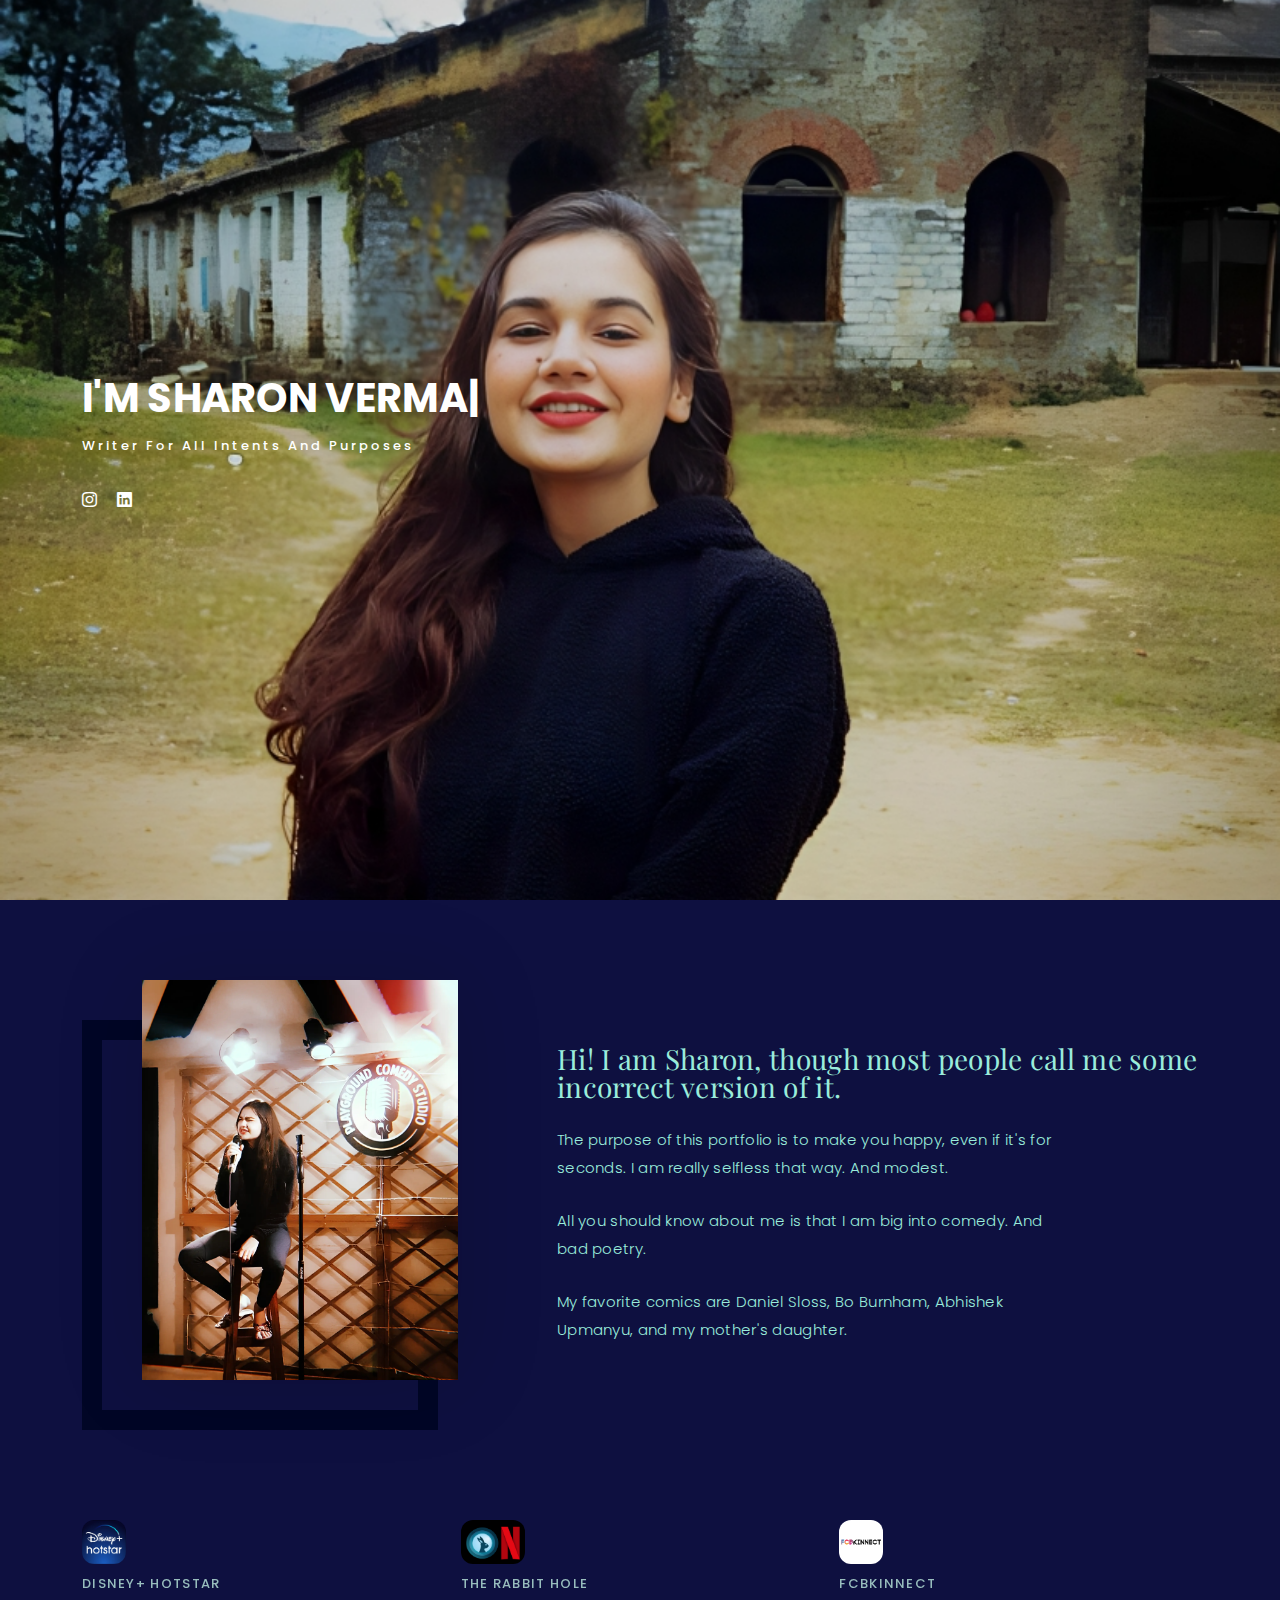
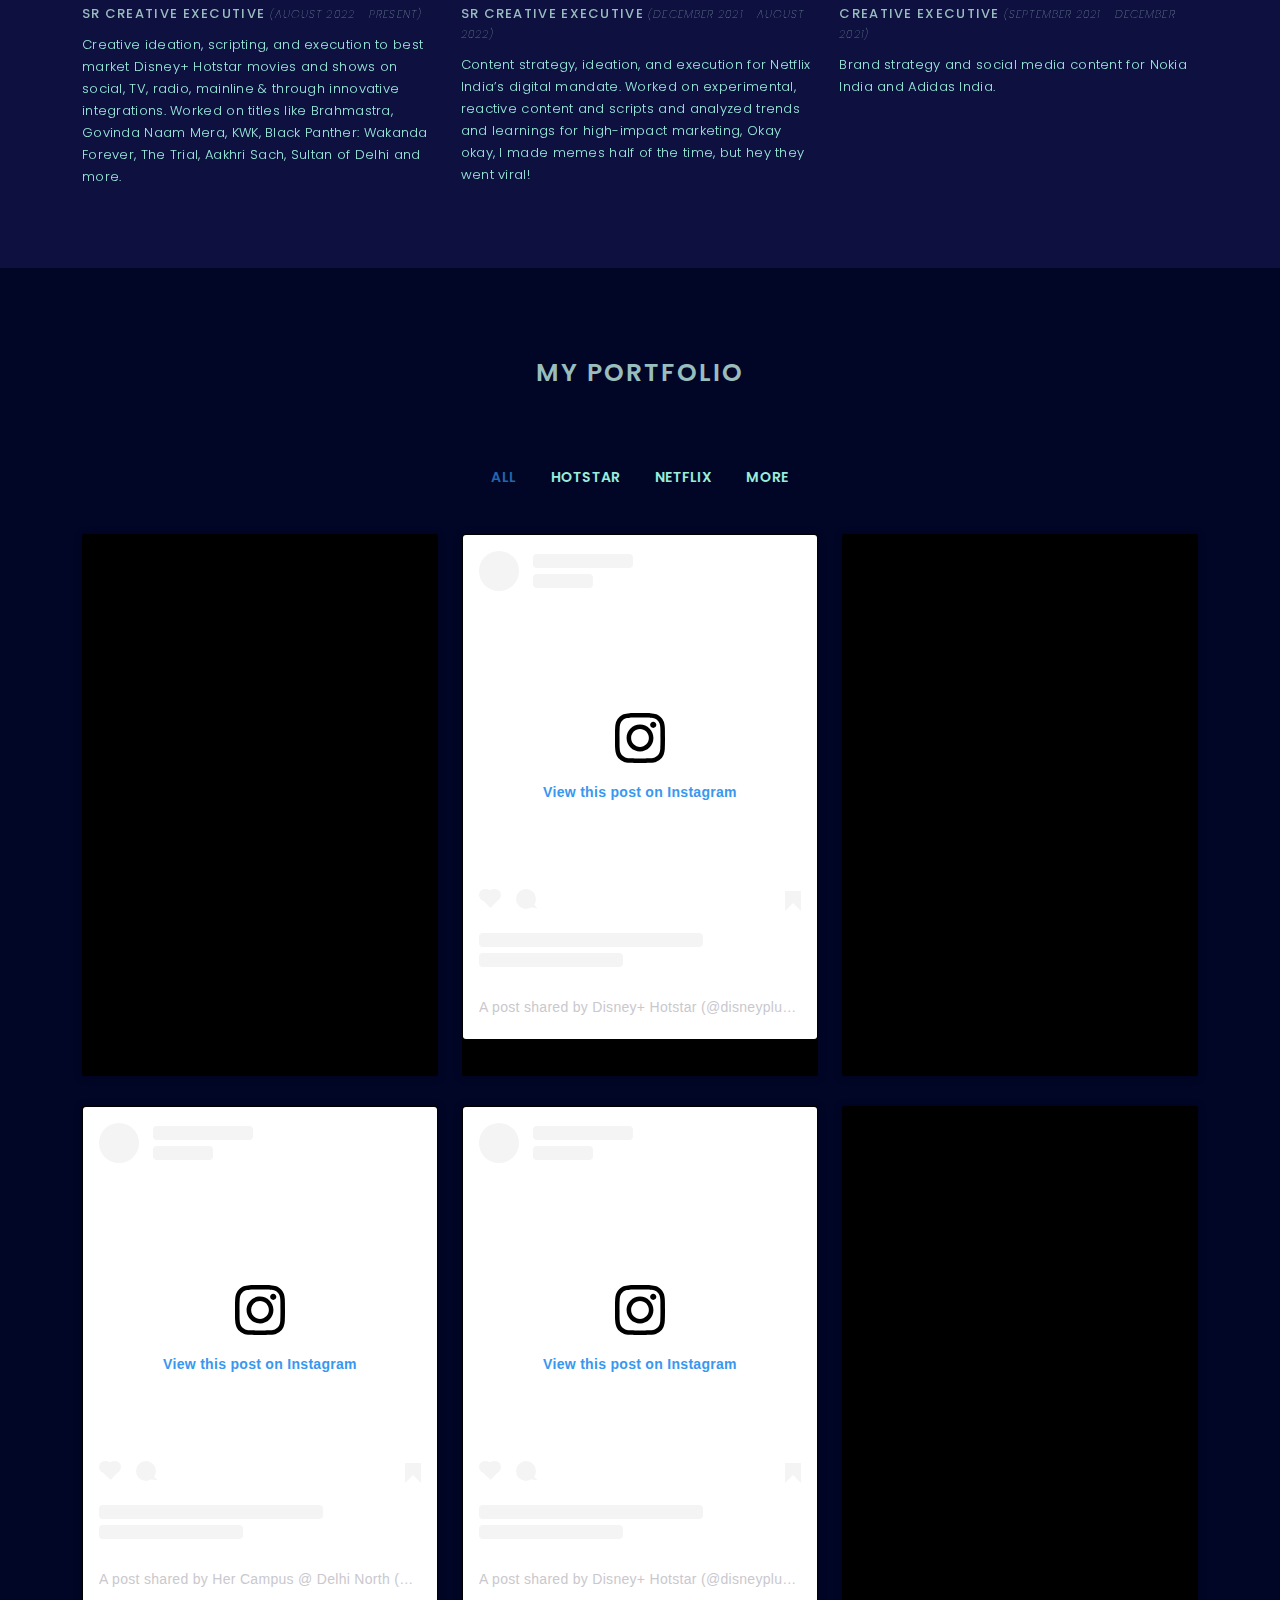
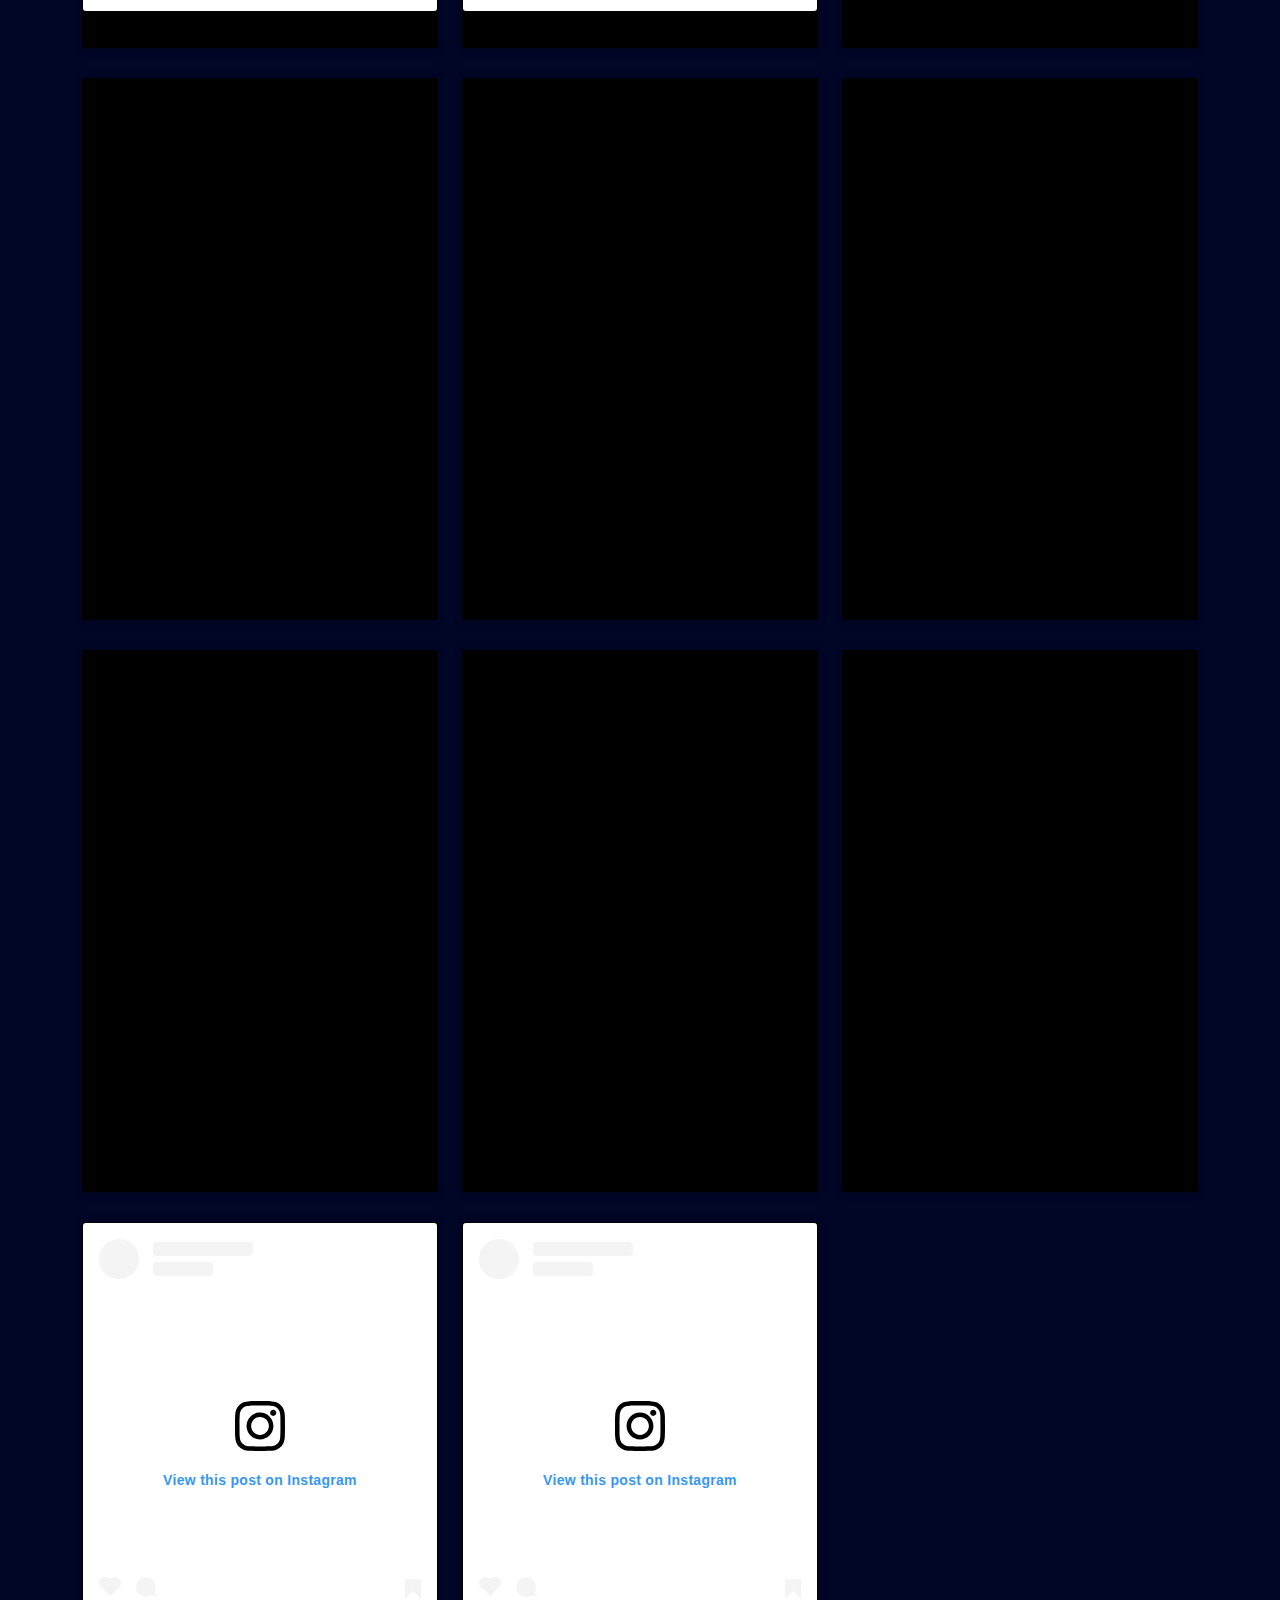
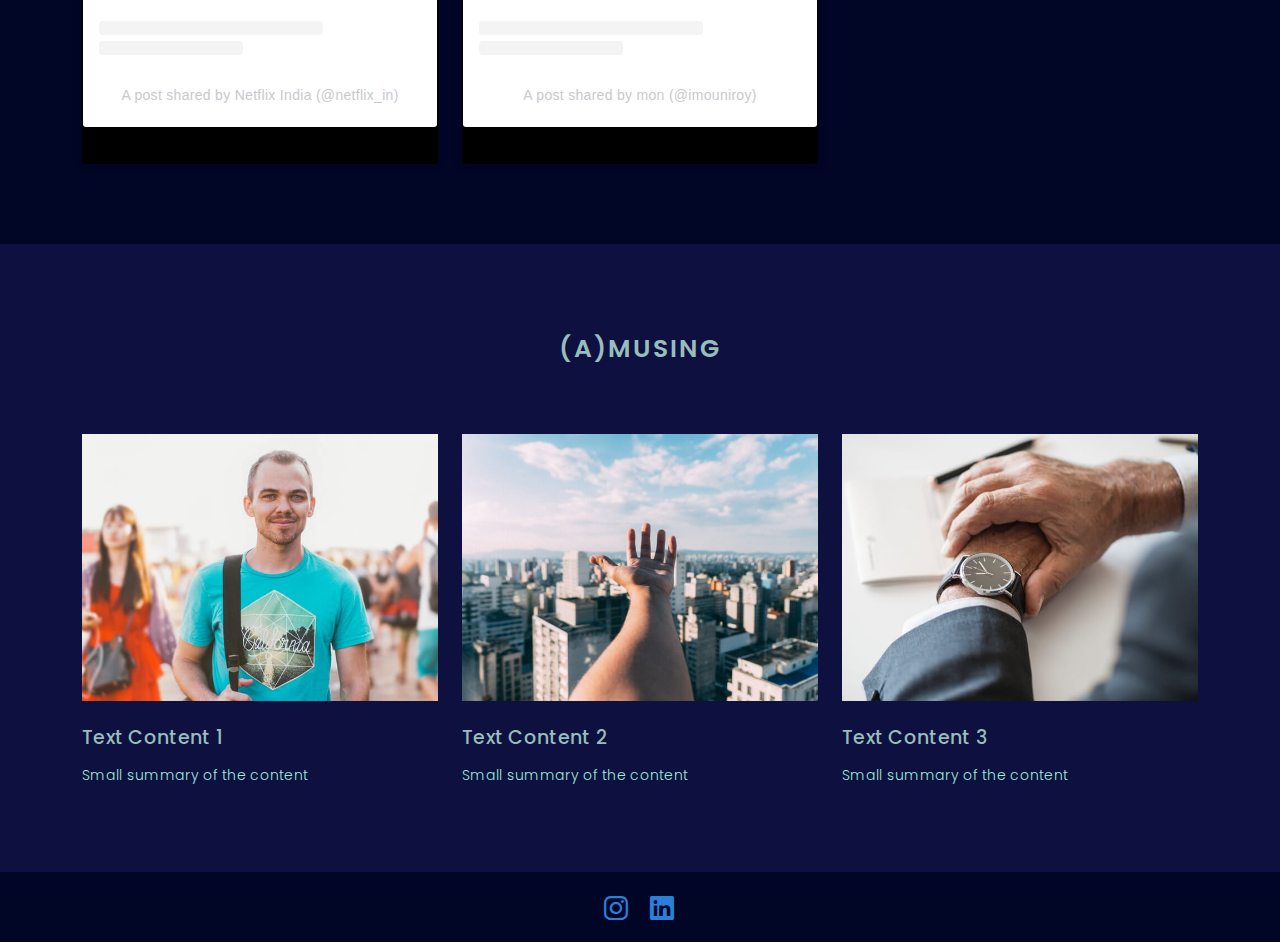
==== commit b7f41ae1: "update order" ====
--- a/index.html
+++ b/index.html
@@ -282,6 +282,16 @@
           </div>
 
           <div class="row portfolio-container">
+            
+            <div class="col-lg-4 col-md-6 portfolio-item filter-hotstar">
+              <div class="card-container center">
+                <iframe width="100%" height="315" src="https://www.youtube.com/embed/p3bGZsylmks?si=ecEyrLcsG-E6_ouX" title="YouTube video player" frameborder="0" allow="accelerometer; autoplay; clipboard-write; encrypted-media; gyroscope; picture-in-picture; web-share" allowfullscreen></iframe>
+                <div class="portfolio-info">
+                  <h4>Won ProMax Silver & Gold</h4>
+                </div>
+              </div>
+            </div>
+
             <div class="col-lg-4 col-md-6 portfolio-item filter-hotstar">
               <!-- <img
                 src="assets/img/portfolio/portfolio-1.jpg"
@@ -310,6 +320,12 @@
                   ><i class="bx bx-link"></i
                 ></a>
               </div> -->
+            </div>
+            
+            <div class="col-lg-4 col-md-6 portfolio-item filter-hotstar">
+              <div class="card-container center">
+                <iframe width="100%" height="315" src="https://www.youtube.com/embed/zD2V9YUZONU?si=WvojF88H-p-fJGOE" title="YouTube video player" frameborder="0" allow="accelerometer; autoplay; clipboard-write; encrypted-media; gyroscope; picture-in-picture; web-share" allowfullscreen></iframe>
+              </div>
             </div>
 
             <div class="col-lg-4 col-md-6 portfolio-item filter-more">
@@ -372,14 +388,6 @@
               </div> -->
             </div>
 
-            <div class="col-lg-4 col-md-6 portfolio-item filter-hotstar">
-              <div class="card-container center">
-                <iframe width="100%" height="315" src="https://www.youtube.com/embed/p3bGZsylmks?si=ecEyrLcsG-E6_ouX" title="YouTube video player" frameborder="0" allow="accelerometer; autoplay; clipboard-write; encrypted-media; gyroscope; picture-in-picture; web-share" allowfullscreen></iframe>
-                <div class="portfolio-info">
-                  <h4>Won ProMax Silver & Gold</h4>
-                </div>
-              </div>
-            </div>
 
             <div class="col-lg-4 col-md-6 portfolio-item filter-hotstar">
               <div class="card-container center">
@@ -393,11 +401,6 @@
               </div>
             </div>
 
-            <div class="col-lg-4 col-md-6 portfolio-item filter-hotstar">
-              <div class="card-container center">
-                <iframe width="100%" height="315" src="https://www.youtube.com/embed/zD2V9YUZONU?si=WvojF88H-p-fJGOE" title="YouTube video player" frameborder="0" allow="accelerometer; autoplay; clipboard-write; encrypted-media; gyroscope; picture-in-picture; web-share" allowfullscreen></iframe>
-              </div>
-            </div>
             
             <div class="col-lg-4 col-md-6 portfolio-item filter-hotstar">
               <div class="card-container center">
--- a/assets/css/style.css
+++ b/assets/css/style.css
@@ -1575,7 +1575,7 @@
 
 .card-container {
   height: 542px;
-  background-color: #fff;
+  background-color: #000;
   border-radius: 3px;
   box-shadow: 0 0 1px 0 rgba(0, 0, 0, 0.5), 0 1px 10px 0 rgba(0, 0, 0, 0.15);
   overflow: hidden;
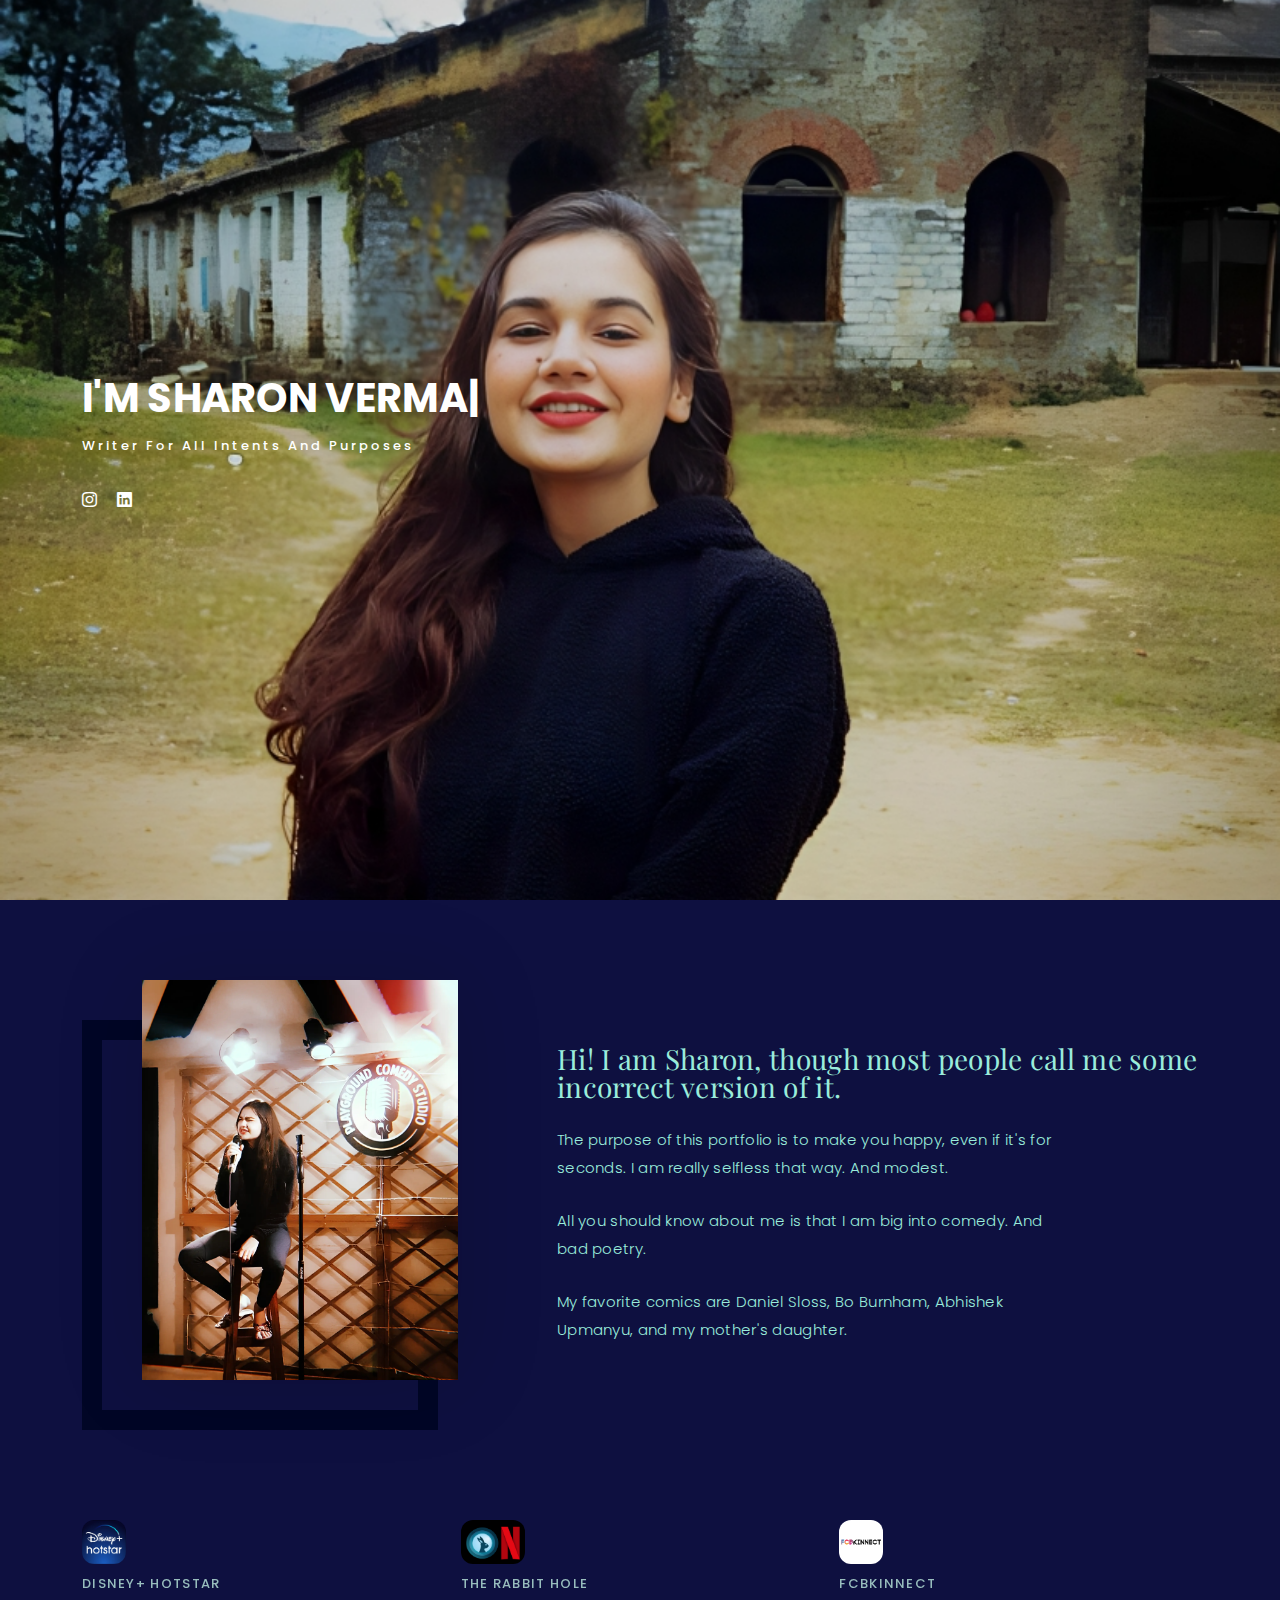
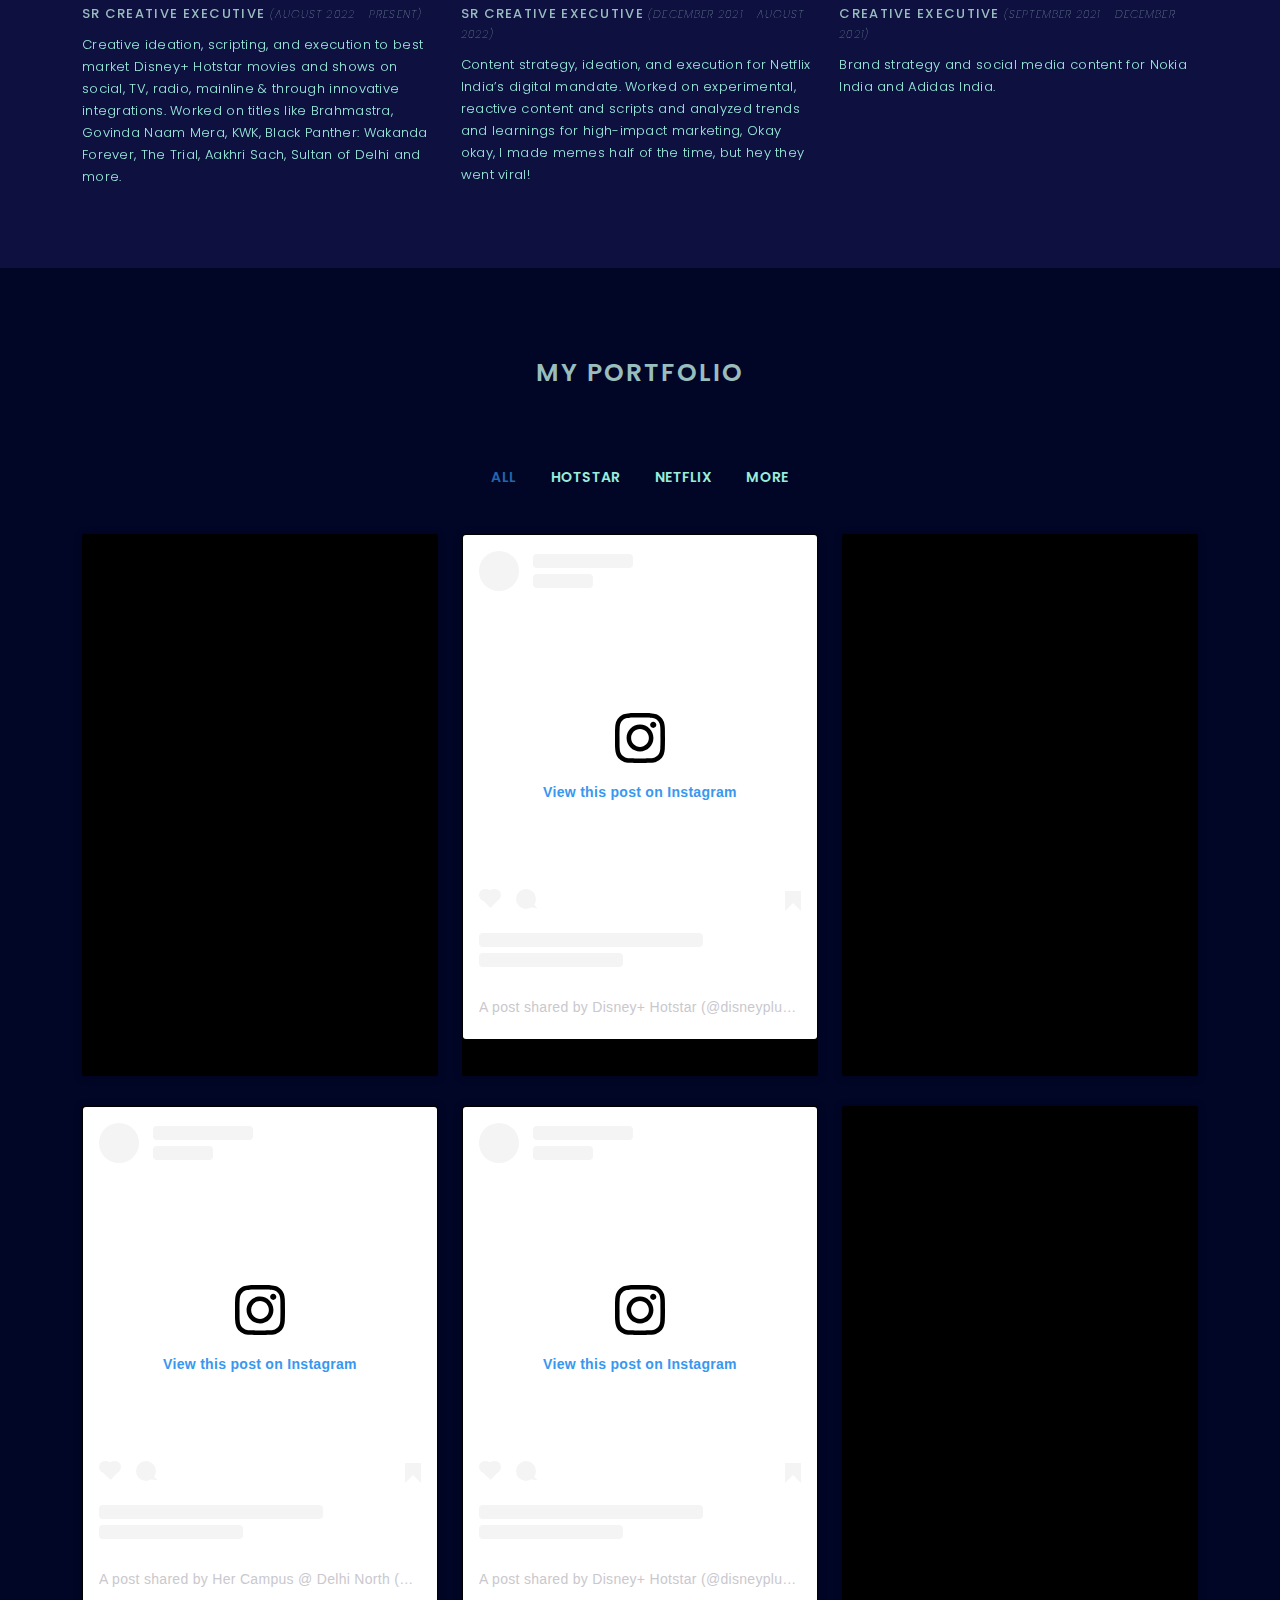
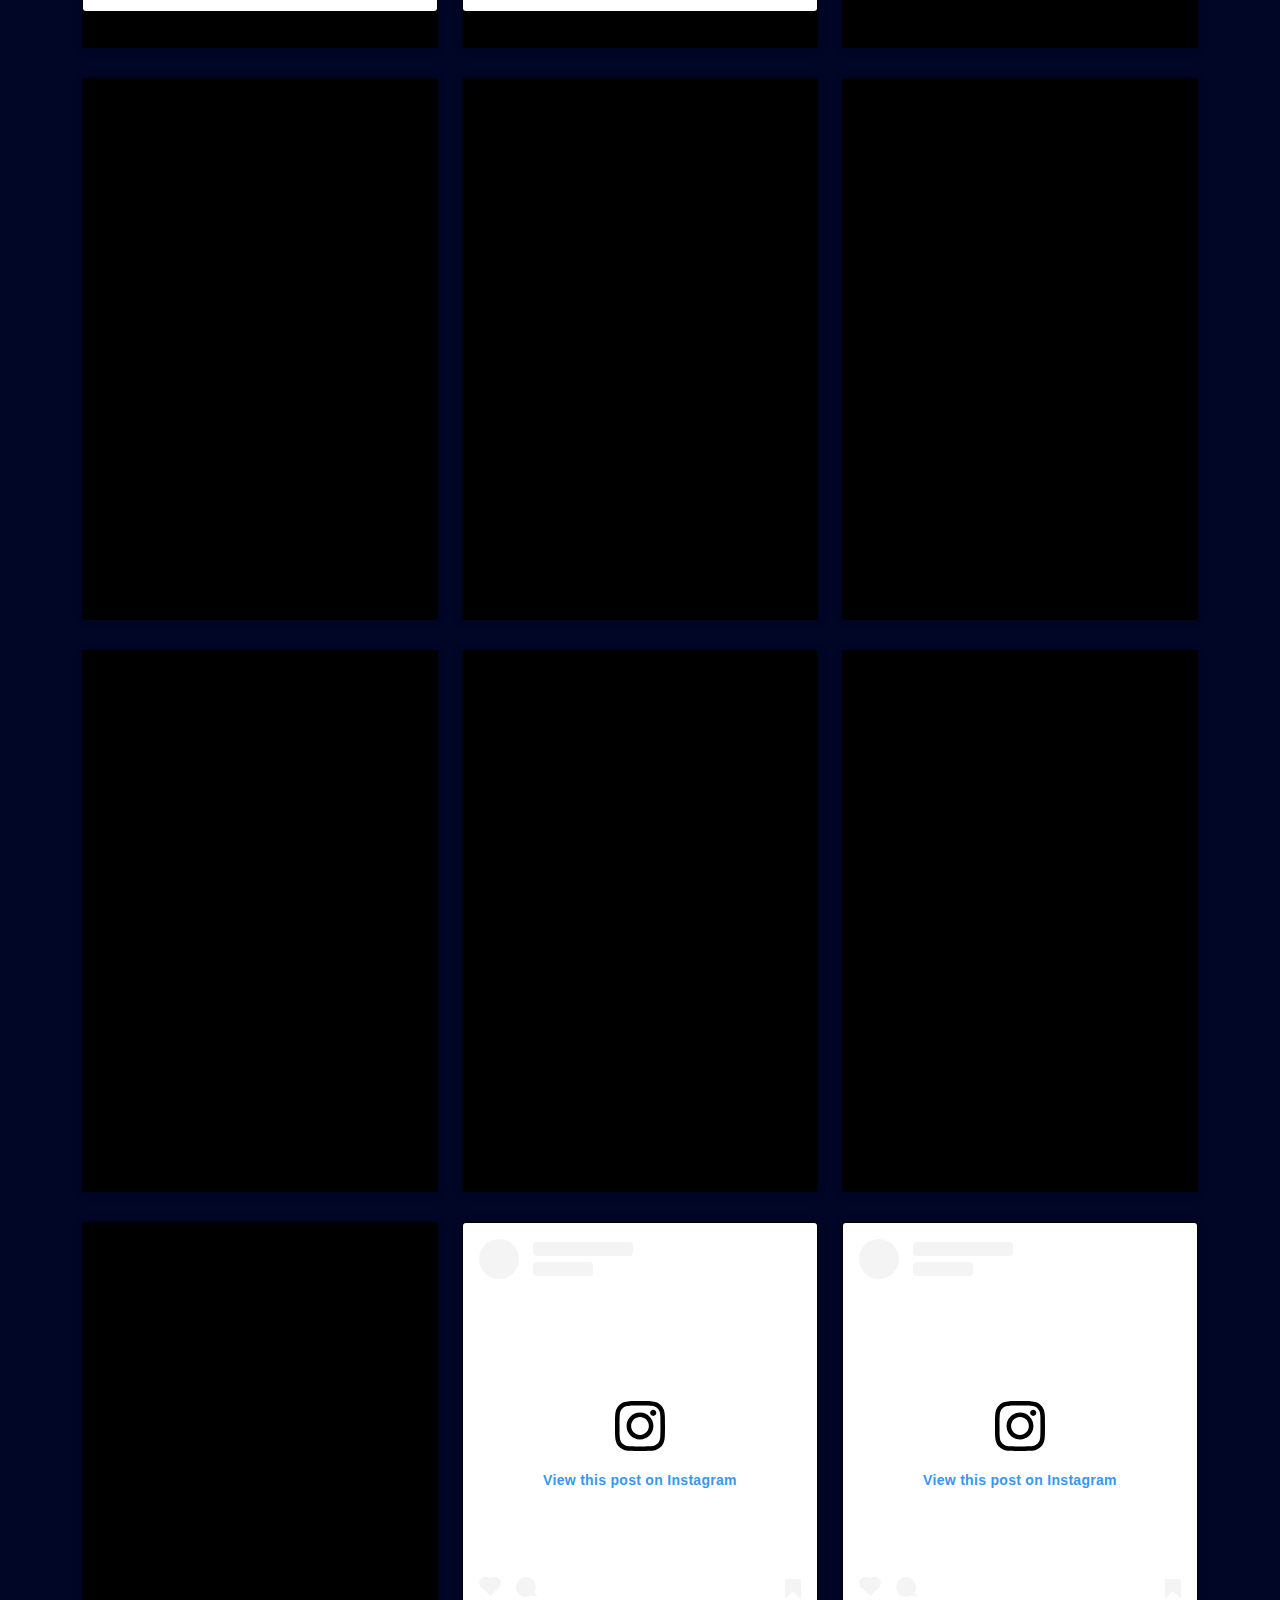
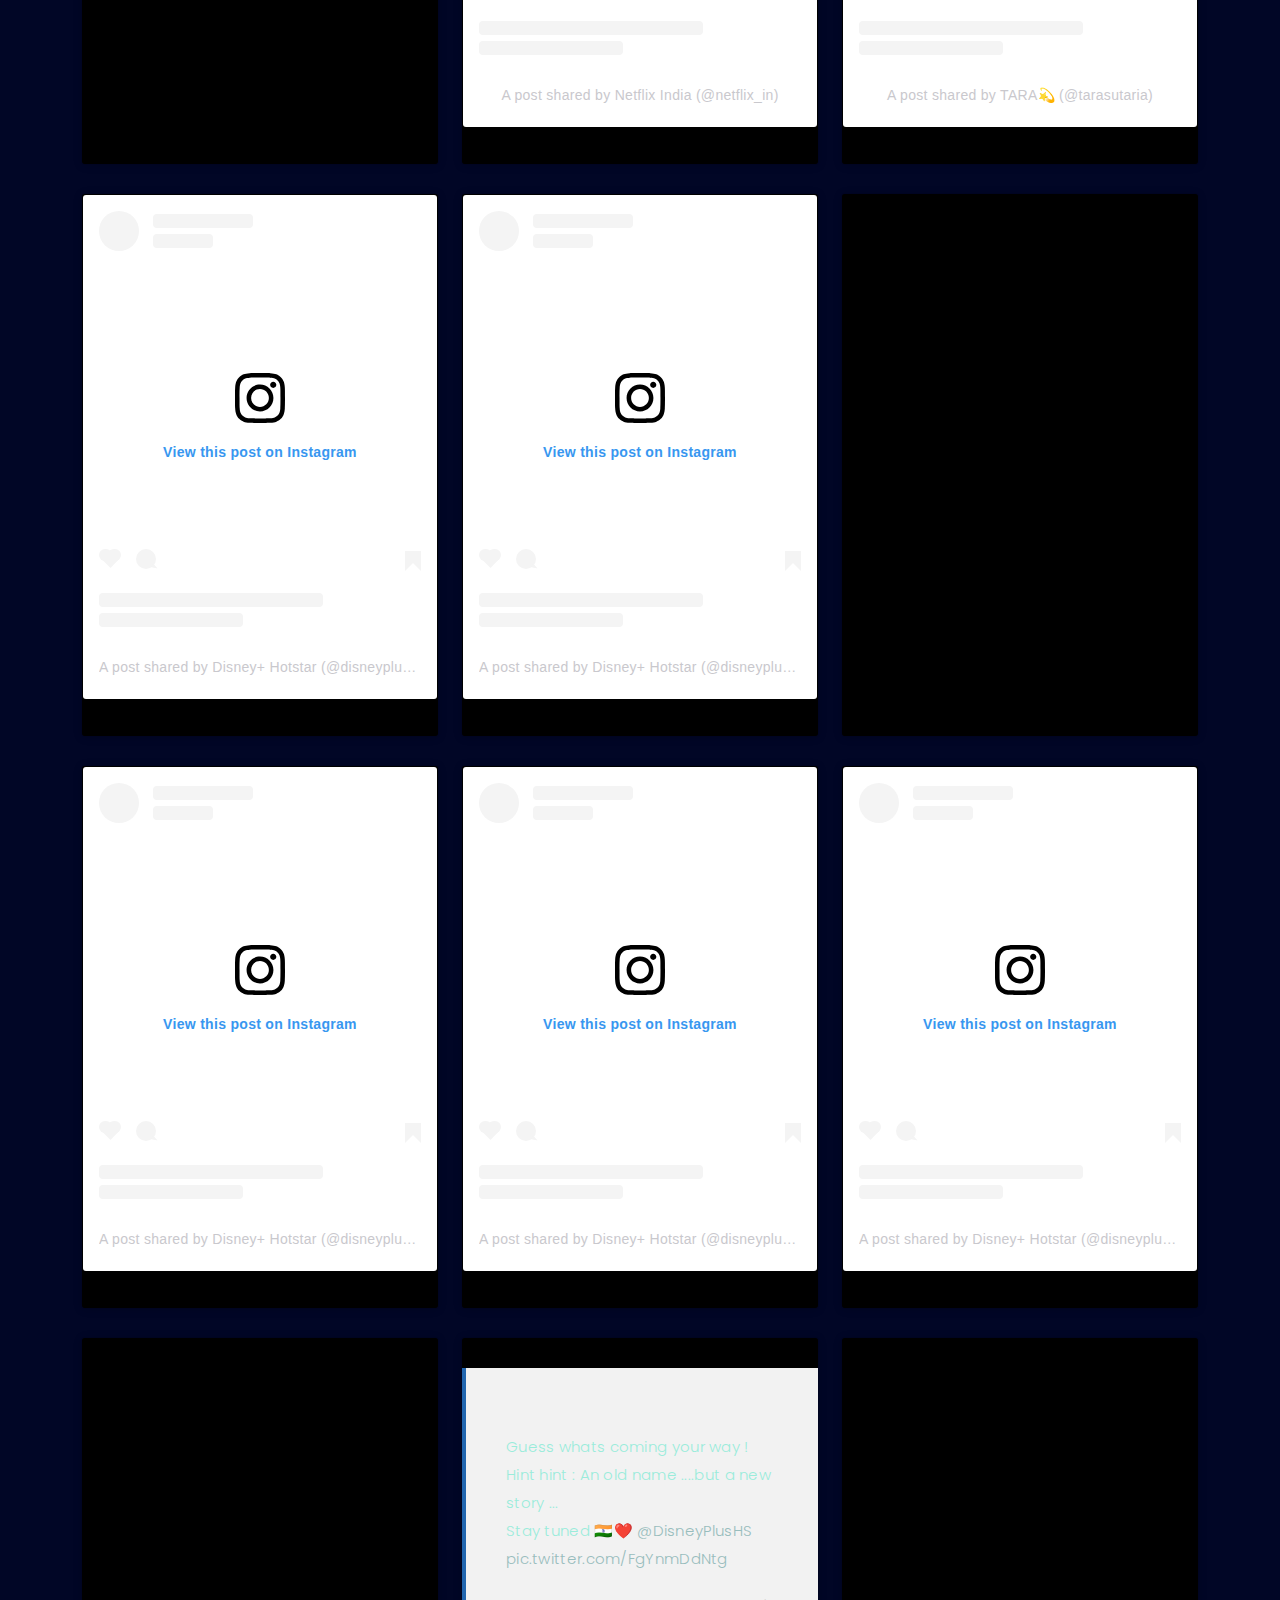
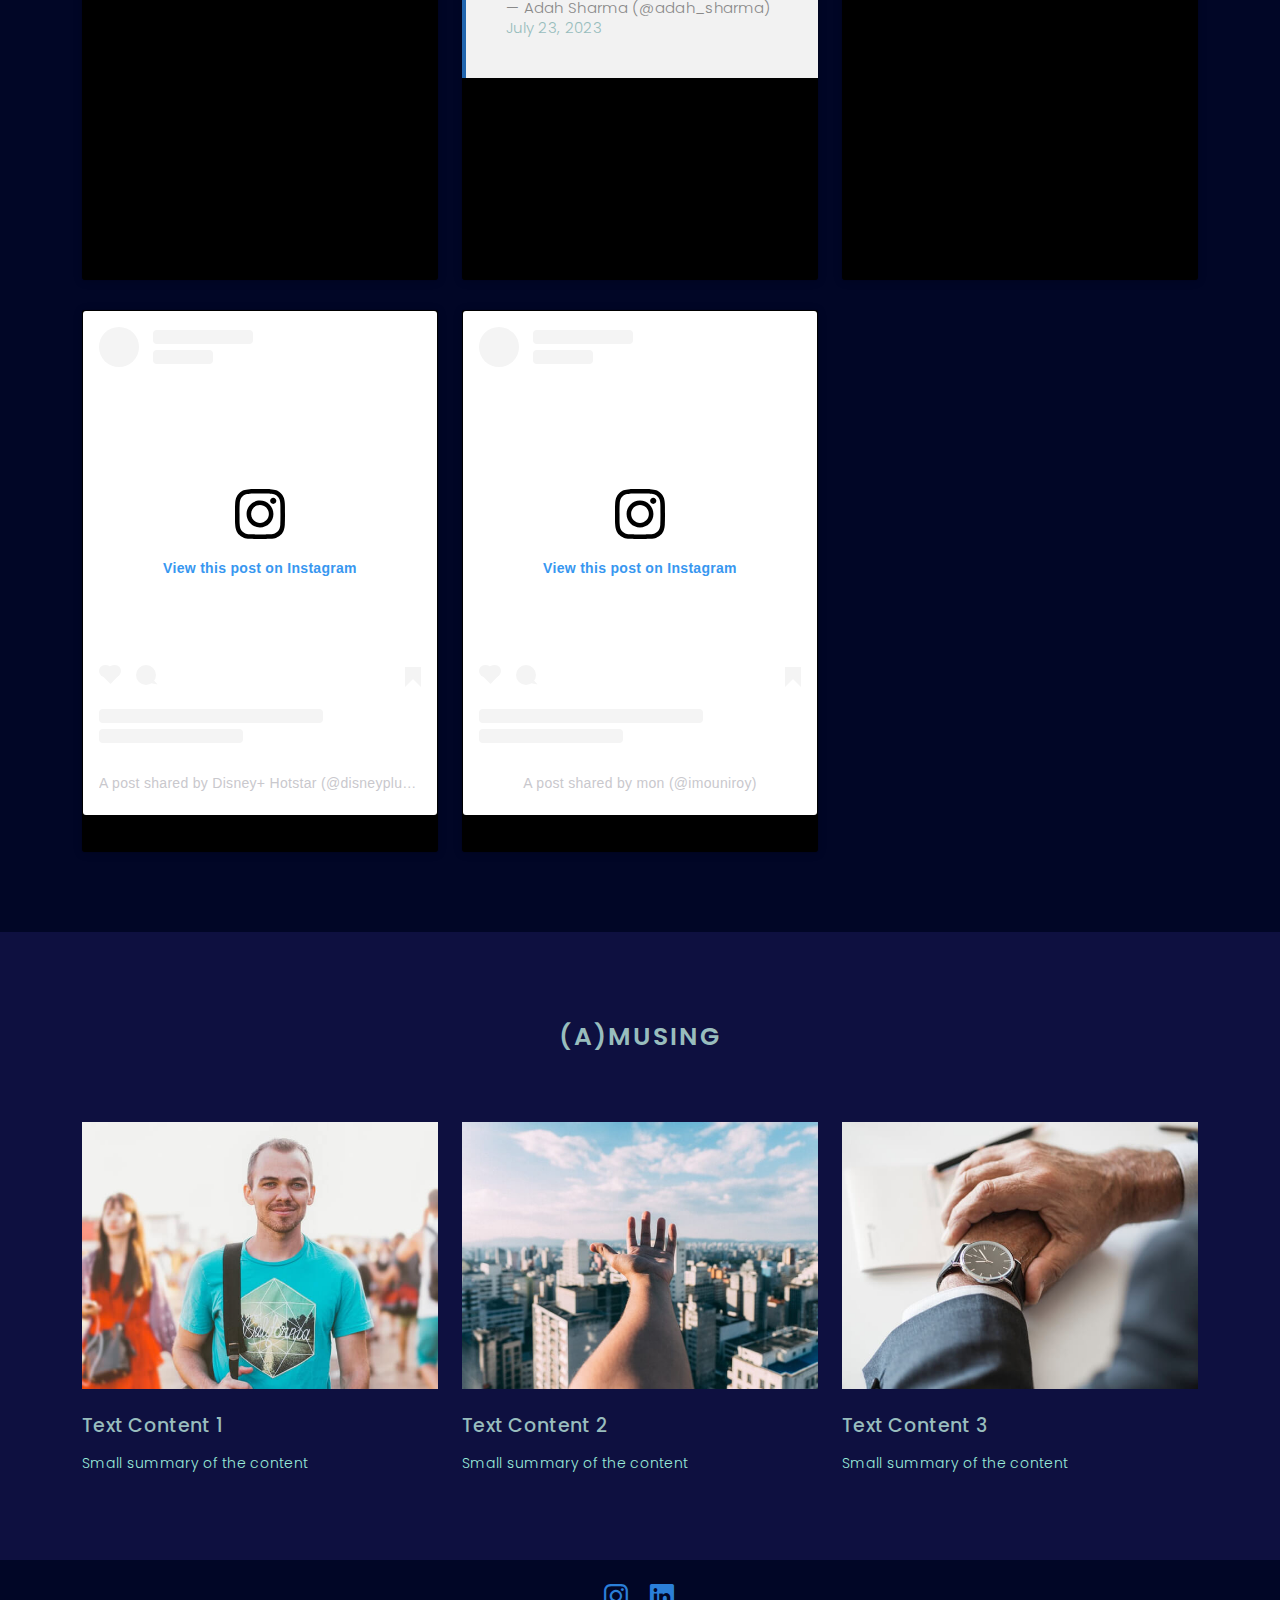
==== commit 52ce85b8: "add all hotstar stuff" ====
--- a/index.html
+++ b/index.html
@@ -431,11 +431,82 @@
                 <iframe width="100%" height="315" src="https://www.youtube.com/embed/IFZ-lPDAweA?si=_b_p-_gCFRQI3F1k" title="YouTube video player" frameborder="0" allow="accelerometer; autoplay; clipboard-write; encrypted-media; gyroscope; picture-in-picture; web-share" allowfullscreen></iframe>
               </div>
             </div>
+            <div class="col-lg-4 col-md-6 portfolio-item filter-hotstar">
+              <div class="card-container center">
+                <iframe width="100%" height="315" src="https://www.youtube.com/embed/cntgAZspxjU?si=Yet84Ht8H8niNIpb" title="YouTube video player" frameborder="0" allow="accelerometer; autoplay; clipboard-write; encrypted-media; gyroscope; picture-in-picture; web-share" allowfullscreen></iframe>
+              </div>
+            </div>
 
 
             <div class="col-lg-4 col-md-6 portfolio-item filter-netflix">
               <div class="card-container">
                 <blockquote class="instagram-media" data-instgrm-captioned data-instgrm-permalink="https://www.instagram.com/reel/CdSzzq7AXkU/?utm_source=ig_embed&amp;utm_campaign=loading" data-instgrm-version="14" style=" background:#FFF; border:0; border-radius:3px; box-shadow:0 0 1px 0 rgba(0,0,0,0.5),0 1px 10px 0 rgba(0,0,0,0.15); margin: 1px; max-width:540px; min-width:326px; padding:0; width:99.375%; width:-webkit-calc(100% - 2px); width:calc(100% - 2px);"><div style="padding:16px;"> <a href="https://www.instagram.com/reel/CdSzzq7AXkU/?utm_source=ig_embed&amp;utm_campaign=loading" style=" background:#FFFFFF; line-height:0; padding:0 0; text-align:center; text-decoration:none; width:100%;" target="_blank"> <div style=" display: flex; flex-direction: row; align-items: center;"> <div style="background-color: #F4F4F4; border-radius: 50%; flex-grow: 0; height: 40px; margin-right: 14px; width: 40px;"></div> <div style="display: flex; flex-direction: column; flex-grow: 1; justify-content: center;"> <div style=" background-color: #F4F4F4; border-radius: 4px; flex-grow: 0; height: 14px; margin-bottom: 6px; width: 100px;"></div> <div style=" background-color: #F4F4F4; border-radius: 4px; flex-grow: 0; height: 14px; width: 60px;"></div></div></div><div style="padding: 19% 0;"></div> <div style="display:block; height:50px; margin:0 auto 12px; width:50px;"><svg width="50px" height="50px" viewBox="0 0 60 60" version="1.1" xmlns="https://www.w3.org/2000/svg" xmlns:xlink="https://www.w3.org/1999/xlink"><g stroke="none" stroke-width="1" fill="none" fill-rule="evenodd"><g transform="translate(-511.000000, -20.000000)" fill="#000000"><g><path d="M556.869,30.41 C554.814,30.41 553.148,32.076 553.148,34.131 C553.148,36.186 554.814,37.852 556.869,37.852 C558.924,37.852 560.59,36.186 560.59,34.131 C560.59,32.076 558.924,30.41 556.869,30.41 M541,60.657 C535.114,60.657 530.342,55.887 530.342,50 C530.342,44.114 535.114,39.342 541,39.342 C546.887,39.342 551.658,44.114 551.658,50 C551.658,55.887 546.887,60.657 541,60.657 M541,33.886 C532.1,33.886 524.886,41.1 524.886,50 C524.886,58.899 532.1,66.113 541,66.113 C549.9,66.113 557.115,58.899 557.115,50 C557.115,41.1 549.9,33.886 541,33.886 M565.378,62.101 C565.244,65.022 564.756,66.606 564.346,67.663 C563.803,69.06 563.154,70.057 562.106,71.106 C561.058,72.155 560.06,72.803 558.662,73.347 C557.607,73.757 556.021,74.244 553.102,74.378 C549.944,74.521 548.997,74.552 541,74.552 C533.003,74.552 532.056,74.521 528.898,74.378 C525.979,74.244 524.393,73.757 523.338,73.347 C521.94,72.803 520.942,72.155 519.894,71.106 C518.846,70.057 518.197,69.06 517.654,67.663 C517.244,66.606 516.755,65.022 516.623,62.101 C516.479,58.943 516.448,57.996 516.448,50 C516.448,42.003 516.479,41.056 516.623,37.899 C516.755,34.978 517.244,33.391 517.654,32.338 C518.197,30.938 518.846,29.942 519.894,28.894 C520.942,27.846 521.94,27.196 523.338,26.654 C524.393,26.244 525.979,25.756 528.898,25.623 C532.057,25.479 533.004,25.448 541,25.448 C548.997,25.448 549.943,25.479 553.102,25.623 C556.021,25.756 557.607,26.244 558.662,26.654 C560.06,27.196 561.058,27.846 562.106,28.894 C563.154,29.942 563.803,30.938 564.346,32.338 C564.756,33.391 565.244,34.978 565.378,37.899 C565.522,41.056 565.552,42.003 565.552,50 C565.552,57.996 565.522,58.943 565.378,62.101 M570.82,37.631 C570.674,34.438 570.167,32.258 569.425,30.349 C568.659,28.377 567.633,26.702 565.965,25.035 C564.297,23.368 562.623,22.342 560.652,21.575 C558.743,20.834 556.562,20.326 553.369,20.18 C550.169,20.033 549.148,20 541,20 C532.853,20 531.831,20.033 528.631,20.18 C525.438,20.326 523.257,20.834 521.349,21.575 C519.376,22.342 517.703,23.368 516.035,25.035 C514.368,26.702 513.342,28.377 512.574,30.349 C511.834,32.258 511.326,34.438 511.181,37.631 C511.035,40.831 511,41.851 511,50 C511,58.147 511.035,59.17 511.181,62.369 C511.326,65.562 511.834,67.743 512.574,69.651 C513.342,71.625 514.368,73.296 516.035,74.965 C517.703,76.634 519.376,77.658 521.349,78.425 C523.257,79.167 525.438,79.673 528.631,79.82 C531.831,79.965 532.853,80.001 541,80.001 C549.148,80.001 550.169,79.965 553.369,79.82 C556.562,79.673 558.743,79.167 560.652,78.425 C562.623,77.658 564.297,76.634 565.965,74.965 C567.633,73.296 568.659,71.625 569.425,69.651 C570.167,67.743 570.674,65.562 570.82,62.369 C570.966,59.17 571,58.147 571,50 C571,41.851 570.966,40.831 570.82,37.631"></path></g></g></g></svg></div><div style="padding-top: 8px;"> <div style=" color:#3897f0; font-family:Arial,sans-serif; font-size:14px; font-style:normal; font-weight:550; line-height:18px;">View this post on Instagram</div></div><div style="padding: 12.5% 0;"></div> <div style="display: flex; flex-direction: row; margin-bottom: 14px; align-items: center;"><div> <div style="background-color: #F4F4F4; border-radius: 50%; height: 12.5px; width: 12.5px; transform: translateX(0px) translateY(7px);"></div> <div style="background-color: #F4F4F4; height: 12.5px; transform: rotate(-45deg) translateX(3px) translateY(1px); width: 12.5px; flex-grow: 0; margin-right: 14px; margin-left: 2px;"></div> <div style="background-color: #F4F4F4; border-radius: 50%; height: 12.5px; width: 12.5px; transform: translateX(9px) translateY(-18px);"></div></div><div style="margin-left: 8px;"> <div style=" background-color: #F4F4F4; border-radius: 50%; flex-grow: 0; height: 20px; width: 20px;"></div> <div style=" width: 0; height: 0; border-top: 2px solid transparent; border-left: 6px solid #f4f4f4; border-bottom: 2px solid transparent; transform: translateX(16px) translateY(-4px) rotate(30deg)"></div></div><div style="margin-left: auto;"> <div style=" width: 0px; border-top: 8px solid #F4F4F4; border-right: 8px solid transparent; transform: translateY(16px);"></div> <div style=" background-color: #F4F4F4; flex-grow: 0; height: 12px; width: 16px; transform: translateY(-4px);"></div> <div style=" width: 0; height: 0; border-top: 8px solid #F4F4F4; border-left: 8px solid transparent; transform: translateY(-4px) translateX(8px);"></div></div></div> <div style="display: flex; flex-direction: column; flex-grow: 1; justify-content: center; margin-bottom: 24px;"> <div style=" background-color: #F4F4F4; border-radius: 4px; flex-grow: 0; height: 14px; margin-bottom: 6px; width: 224px;"></div> <div style=" background-color: #F4F4F4; border-radius: 4px; flex-grow: 0; height: 14px; width: 144px;"></div></div></a><p style=" color:#c9c8cd; font-family:Arial,sans-serif; font-size:14px; line-height:17px; margin-bottom:0; margin-top:8px; overflow:hidden; padding:8px 0 7px; text-align:center; text-overflow:ellipsis; white-space:nowrap;"><a href="https://www.instagram.com/reel/CdSzzq7AXkU/?utm_source=ig_embed&amp;utm_campaign=loading" style=" color:#c9c8cd; font-family:Arial,sans-serif; font-size:14px; font-style:normal; font-weight:normal; line-height:17px; text-decoration:none;" target="_blank">A post shared by Netflix India (@netflix_in)</a></p></div></blockquote> <script async src="//www.instagram.com/embed.js"></script>
+              </div>
+            </div>
+
+            <div class="col-lg-4 col-md-6 portfolio-item filter-hotstar">
+              <div class="card-container">
+                <blockquote class="instagram-media" data-instgrm-captioned data-instgrm-permalink="https://www.instagram.com/reel/CzdtIy1tzc9/?utm_source=ig_embed&amp;utm_campaign=loading" data-instgrm-version="14" style=" background:#FFF; border:0; border-radius:3px; box-shadow:0 0 1px 0 rgba(0,0,0,0.5),0 1px 10px 0 rgba(0,0,0,0.15); margin: 1px; max-width:540px; min-width:326px; padding:0; width:99.375%; width:-webkit-calc(100% - 2px); width:calc(100% - 2px);"><div style="padding:16px;"> <a href="https://www.instagram.com/reel/CzdtIy1tzc9/?utm_source=ig_embed&amp;utm_campaign=loading" style=" background:#FFFFFF; line-height:0; padding:0 0; text-align:center; text-decoration:none; width:100%;" target="_blank"> <div style=" display: flex; flex-direction: row; align-items: center;"> <div style="background-color: #F4F4F4; border-radius: 50%; flex-grow: 0; height: 40px; margin-right: 14px; width: 40px;"></div> <div style="display: flex; flex-direction: column; flex-grow: 1; justify-content: center;"> <div style=" background-color: #F4F4F4; border-radius: 4px; flex-grow: 0; height: 14px; margin-bottom: 6px; width: 100px;"></div> <div style=" background-color: #F4F4F4; border-radius: 4px; flex-grow: 0; height: 14px; width: 60px;"></div></div></div><div style="padding: 19% 0;"></div> <div style="display:block; height:50px; margin:0 auto 12px; width:50px;"><svg width="50px" height="50px" viewBox="0 0 60 60" version="1.1" xmlns="https://www.w3.org/2000/svg" xmlns:xlink="https://www.w3.org/1999/xlink"><g stroke="none" stroke-width="1" fill="none" fill-rule="evenodd"><g transform="translate(-511.000000, -20.000000)" fill="#000000"><g><path d="M556.869,30.41 C554.814,30.41 553.148,32.076 553.148,34.131 C553.148,36.186 554.814,37.852 556.869,37.852 C558.924,37.852 560.59,36.186 560.59,34.131 C560.59,32.076 558.924,30.41 556.869,30.41 M541,60.657 C535.114,60.657 530.342,55.887 530.342,50 C530.342,44.114 535.114,39.342 541,39.342 C546.887,39.342 551.658,44.114 551.658,50 C551.658,55.887 546.887,60.657 541,60.657 M541,33.886 C532.1,33.886 524.886,41.1 524.886,50 C524.886,58.899 532.1,66.113 541,66.113 C549.9,66.113 557.115,58.899 557.115,50 C557.115,41.1 549.9,33.886 541,33.886 M565.378,62.101 C565.244,65.022 564.756,66.606 564.346,67.663 C563.803,69.06 563.154,70.057 562.106,71.106 C561.058,72.155 560.06,72.803 558.662,73.347 C557.607,73.757 556.021,74.244 553.102,74.378 C549.944,74.521 548.997,74.552 541,74.552 C533.003,74.552 532.056,74.521 528.898,74.378 C525.979,74.244 524.393,73.757 523.338,73.347 C521.94,72.803 520.942,72.155 519.894,71.106 C518.846,70.057 518.197,69.06 517.654,67.663 C517.244,66.606 516.755,65.022 516.623,62.101 C516.479,58.943 516.448,57.996 516.448,50 C516.448,42.003 516.479,41.056 516.623,37.899 C516.755,34.978 517.244,33.391 517.654,32.338 C518.197,30.938 518.846,29.942 519.894,28.894 C520.942,27.846 521.94,27.196 523.338,26.654 C524.393,26.244 525.979,25.756 528.898,25.623 C532.057,25.479 533.004,25.448 541,25.448 C548.997,25.448 549.943,25.479 553.102,25.623 C556.021,25.756 557.607,26.244 558.662,26.654 C560.06,27.196 561.058,27.846 562.106,28.894 C563.154,29.942 563.803,30.938 564.346,32.338 C564.756,33.391 565.244,34.978 565.378,37.899 C565.522,41.056 565.552,42.003 565.552,50 C565.552,57.996 565.522,58.943 565.378,62.101 M570.82,37.631 C570.674,34.438 570.167,32.258 569.425,30.349 C568.659,28.377 567.633,26.702 565.965,25.035 C564.297,23.368 562.623,22.342 560.652,21.575 C558.743,20.834 556.562,20.326 553.369,20.18 C550.169,20.033 549.148,20 541,20 C532.853,20 531.831,20.033 528.631,20.18 C525.438,20.326 523.257,20.834 521.349,21.575 C519.376,22.342 517.703,23.368 516.035,25.035 C514.368,26.702 513.342,28.377 512.574,30.349 C511.834,32.258 511.326,34.438 511.181,37.631 C511.035,40.831 511,41.851 511,50 C511,58.147 511.035,59.17 511.181,62.369 C511.326,65.562 511.834,67.743 512.574,69.651 C513.342,71.625 514.368,73.296 516.035,74.965 C517.703,76.634 519.376,77.658 521.349,78.425 C523.257,79.167 525.438,79.673 528.631,79.82 C531.831,79.965 532.853,80.001 541,80.001 C549.148,80.001 550.169,79.965 553.369,79.82 C556.562,79.673 558.743,79.167 560.652,78.425 C562.623,77.658 564.297,76.634 565.965,74.965 C567.633,73.296 568.659,71.625 569.425,69.651 C570.167,67.743 570.674,65.562 570.82,62.369 C570.966,59.17 571,58.147 571,50 C571,41.851 570.966,40.831 570.82,37.631"></path></g></g></g></svg></div><div style="padding-top: 8px;"> <div style=" color:#3897f0; font-family:Arial,sans-serif; font-size:14px; font-style:normal; font-weight:550; line-height:18px;">View this post on Instagram</div></div><div style="padding: 12.5% 0;"></div> <div style="display: flex; flex-direction: row; margin-bottom: 14px; align-items: center;"><div> <div style="background-color: #F4F4F4; border-radius: 50%; height: 12.5px; width: 12.5px; transform: translateX(0px) translateY(7px);"></div> <div style="background-color: #F4F4F4; height: 12.5px; transform: rotate(-45deg) translateX(3px) translateY(1px); width: 12.5px; flex-grow: 0; margin-right: 14px; margin-left: 2px;"></div> <div style="background-color: #F4F4F4; border-radius: 50%; height: 12.5px; width: 12.5px; transform: translateX(9px) translateY(-18px);"></div></div><div style="margin-left: 8px;"> <div style=" background-color: #F4F4F4; border-radius: 50%; flex-grow: 0; height: 20px; width: 20px;"></div> <div style=" width: 0; height: 0; border-top: 2px solid transparent; border-left: 6px solid #f4f4f4; border-bottom: 2px solid transparent; transform: translateX(16px) translateY(-4px) rotate(30deg)"></div></div><div style="margin-left: auto;"> <div style=" width: 0px; border-top: 8px solid #F4F4F4; border-right: 8px solid transparent; transform: translateY(16px);"></div> <div style=" background-color: #F4F4F4; flex-grow: 0; height: 12px; width: 16px; transform: translateY(-4px);"></div> <div style=" width: 0; height: 0; border-top: 8px solid #F4F4F4; border-left: 8px solid transparent; transform: translateY(-4px) translateX(8px);"></div></div></div> <div style="display: flex; flex-direction: column; flex-grow: 1; justify-content: center; margin-bottom: 24px;"> <div style=" background-color: #F4F4F4; border-radius: 4px; flex-grow: 0; height: 14px; margin-bottom: 6px; width: 224px;"></div> <div style=" background-color: #F4F4F4; border-radius: 4px; flex-grow: 0; height: 14px; width: 144px;"></div></div></a><p style=" color:#c9c8cd; font-family:Arial,sans-serif; font-size:14px; line-height:17px; margin-bottom:0; margin-top:8px; overflow:hidden; padding:8px 0 7px; text-align:center; text-overflow:ellipsis; white-space:nowrap;"><a href="https://www.instagram.com/reel/CzdtIy1tzc9/?utm_source=ig_embed&amp;utm_campaign=loading" style=" color:#c9c8cd; font-family:Arial,sans-serif; font-size:14px; font-style:normal; font-weight:normal; line-height:17px; text-decoration:none;" target="_blank">A post shared by TARA💫 (@tarasutaria)</a></p></div></blockquote> <script async src="//www.instagram.com/embed.js"></script>
+              </div>
+            </div>
+
+            <div class="col-lg-4 col-md-6 portfolio-item filter-hotstar">
+              <div class="card-container">
+                <blockquote class="instagram-media" data-instgrm-captioned data-instgrm-permalink="https://www.instagram.com/reel/C0Q-WlDvoH0/?utm_source=ig_embed&amp;utm_campaign=loading" data-instgrm-version="14" style=" background:#FFF; border:0; border-radius:3px; box-shadow:0 0 1px 0 rgba(0,0,0,0.5),0 1px 10px 0 rgba(0,0,0,0.15); margin: 1px; max-width:540px; min-width:326px; padding:0; width:99.375%; width:-webkit-calc(100% - 2px); width:calc(100% - 2px);"><div style="padding:16px;"> <a href="https://www.instagram.com/reel/C0Q-WlDvoH0/?utm_source=ig_embed&amp;utm_campaign=loading" style=" background:#FFFFFF; line-height:0; padding:0 0; text-align:center; text-decoration:none; width:100%;" target="_blank"> <div style=" display: flex; flex-direction: row; align-items: center;"> <div style="background-color: #F4F4F4; border-radius: 50%; flex-grow: 0; height: 40px; margin-right: 14px; width: 40px;"></div> <div style="display: flex; flex-direction: column; flex-grow: 1; justify-content: center;"> <div style=" background-color: #F4F4F4; border-radius: 4px; flex-grow: 0; height: 14px; margin-bottom: 6px; width: 100px;"></div> <div style=" background-color: #F4F4F4; border-radius: 4px; flex-grow: 0; height: 14px; width: 60px;"></div></div></div><div style="padding: 19% 0;"></div> <div style="display:block; height:50px; margin:0 auto 12px; width:50px;"><svg width="50px" height="50px" viewBox="0 0 60 60" version="1.1" xmlns="https://www.w3.org/2000/svg" xmlns:xlink="https://www.w3.org/1999/xlink"><g stroke="none" stroke-width="1" fill="none" fill-rule="evenodd"><g transform="translate(-511.000000, -20.000000)" fill="#000000"><g><path d="M556.869,30.41 C554.814,30.41 553.148,32.076 553.148,34.131 C553.148,36.186 554.814,37.852 556.869,37.852 C558.924,37.852 560.59,36.186 560.59,34.131 C560.59,32.076 558.924,30.41 556.869,30.41 M541,60.657 C535.114,60.657 530.342,55.887 530.342,50 C530.342,44.114 535.114,39.342 541,39.342 C546.887,39.342 551.658,44.114 551.658,50 C551.658,55.887 546.887,60.657 541,60.657 M541,33.886 C532.1,33.886 524.886,41.1 524.886,50 C524.886,58.899 532.1,66.113 541,66.113 C549.9,66.113 557.115,58.899 557.115,50 C557.115,41.1 549.9,33.886 541,33.886 M565.378,62.101 C565.244,65.022 564.756,66.606 564.346,67.663 C563.803,69.06 563.154,70.057 562.106,71.106 C561.058,72.155 560.06,72.803 558.662,73.347 C557.607,73.757 556.021,74.244 553.102,74.378 C549.944,74.521 548.997,74.552 541,74.552 C533.003,74.552 532.056,74.521 528.898,74.378 C525.979,74.244 524.393,73.757 523.338,73.347 C521.94,72.803 520.942,72.155 519.894,71.106 C518.846,70.057 518.197,69.06 517.654,67.663 C517.244,66.606 516.755,65.022 516.623,62.101 C516.479,58.943 516.448,57.996 516.448,50 C516.448,42.003 516.479,41.056 516.623,37.899 C516.755,34.978 517.244,33.391 517.654,32.338 C518.197,30.938 518.846,29.942 519.894,28.894 C520.942,27.846 521.94,27.196 523.338,26.654 C524.393,26.244 525.979,25.756 528.898,25.623 C532.057,25.479 533.004,25.448 541,25.448 C548.997,25.448 549.943,25.479 553.102,25.623 C556.021,25.756 557.607,26.244 558.662,26.654 C560.06,27.196 561.058,27.846 562.106,28.894 C563.154,29.942 563.803,30.938 564.346,32.338 C564.756,33.391 565.244,34.978 565.378,37.899 C565.522,41.056 565.552,42.003 565.552,50 C565.552,57.996 565.522,58.943 565.378,62.101 M570.82,37.631 C570.674,34.438 570.167,32.258 569.425,30.349 C568.659,28.377 567.633,26.702 565.965,25.035 C564.297,23.368 562.623,22.342 560.652,21.575 C558.743,20.834 556.562,20.326 553.369,20.18 C550.169,20.033 549.148,20 541,20 C532.853,20 531.831,20.033 528.631,20.18 C525.438,20.326 523.257,20.834 521.349,21.575 C519.376,22.342 517.703,23.368 516.035,25.035 C514.368,26.702 513.342,28.377 512.574,30.349 C511.834,32.258 511.326,34.438 511.181,37.631 C511.035,40.831 511,41.851 511,50 C511,58.147 511.035,59.17 511.181,62.369 C511.326,65.562 511.834,67.743 512.574,69.651 C513.342,71.625 514.368,73.296 516.035,74.965 C517.703,76.634 519.376,77.658 521.349,78.425 C523.257,79.167 525.438,79.673 528.631,79.82 C531.831,79.965 532.853,80.001 541,80.001 C549.148,80.001 550.169,79.965 553.369,79.82 C556.562,79.673 558.743,79.167 560.652,78.425 C562.623,77.658 564.297,76.634 565.965,74.965 C567.633,73.296 568.659,71.625 569.425,69.651 C570.167,67.743 570.674,65.562 570.82,62.369 C570.966,59.17 571,58.147 571,50 C571,41.851 570.966,40.831 570.82,37.631"></path></g></g></g></svg></div><div style="padding-top: 8px;"> <div style=" color:#3897f0; font-family:Arial,sans-serif; font-size:14px; font-style:normal; font-weight:550; line-height:18px;">View this post on Instagram</div></div><div style="padding: 12.5% 0;"></div> <div style="display: flex; flex-direction: row; margin-bottom: 14px; align-items: center;"><div> <div style="background-color: #F4F4F4; border-radius: 50%; height: 12.5px; width: 12.5px; transform: translateX(0px) translateY(7px);"></div> <div style="background-color: #F4F4F4; height: 12.5px; transform: rotate(-45deg) translateX(3px) translateY(1px); width: 12.5px; flex-grow: 0; margin-right: 14px; margin-left: 2px;"></div> <div style="background-color: #F4F4F4; border-radius: 50%; height: 12.5px; width: 12.5px; transform: translateX(9px) translateY(-18px);"></div></div><div style="margin-left: 8px;"> <div style=" background-color: #F4F4F4; border-radius: 50%; flex-grow: 0; height: 20px; width: 20px;"></div> <div style=" width: 0; height: 0; border-top: 2px solid transparent; border-left: 6px solid #f4f4f4; border-bottom: 2px solid transparent; transform: translateX(16px) translateY(-4px) rotate(30deg)"></div></div><div style="margin-left: auto;"> <div style=" width: 0px; border-top: 8px solid #F4F4F4; border-right: 8px solid transparent; transform: translateY(16px);"></div> <div style=" background-color: #F4F4F4; flex-grow: 0; height: 12px; width: 16px; transform: translateY(-4px);"></div> <div style=" width: 0; height: 0; border-top: 8px solid #F4F4F4; border-left: 8px solid transparent; transform: translateY(-4px) translateX(8px);"></div></div></div> <div style="display: flex; flex-direction: column; flex-grow: 1; justify-content: center; margin-bottom: 24px;"> <div style=" background-color: #F4F4F4; border-radius: 4px; flex-grow: 0; height: 14px; margin-bottom: 6px; width: 224px;"></div> <div style=" background-color: #F4F4F4; border-radius: 4px; flex-grow: 0; height: 14px; width: 144px;"></div></div></a><p style=" color:#c9c8cd; font-family:Arial,sans-serif; font-size:14px; line-height:17px; margin-bottom:0; margin-top:8px; overflow:hidden; padding:8px 0 7px; text-align:center; text-overflow:ellipsis; white-space:nowrap;"><a href="https://www.instagram.com/reel/C0Q-WlDvoH0/?utm_source=ig_embed&amp;utm_campaign=loading" style=" color:#c9c8cd; font-family:Arial,sans-serif; font-size:14px; font-style:normal; font-weight:normal; line-height:17px; text-decoration:none;" target="_blank">A post shared by Disney+ Hotstar (@disneyplushotstar)</a></p></div></blockquote> <script async src="//www.instagram.com/embed.js"></script>
+              </div>
+            </div>
+
+            <div class="col-lg-4 col-md-6 portfolio-item filter-hotstar">
+              <div class="card-container">
+                <blockquote class="instagram-media" data-instgrm-captioned data-instgrm-permalink="https://www.instagram.com/reel/Czn11SuIU2D/?utm_source=ig_embed&amp;utm_campaign=loading" data-instgrm-version="14" style=" background:#FFF; border:0; border-radius:3px; box-shadow:0 0 1px 0 rgba(0,0,0,0.5),0 1px 10px 0 rgba(0,0,0,0.15); margin: 1px; max-width:540px; min-width:326px; padding:0; width:99.375%; width:-webkit-calc(100% - 2px); width:calc(100% - 2px);"><div style="padding:16px;"> <a href="https://www.instagram.com/reel/Czn11SuIU2D/?utm_source=ig_embed&amp;utm_campaign=loading" style=" background:#FFFFFF; line-height:0; padding:0 0; text-align:center; text-decoration:none; width:100%;" target="_blank"> <div style=" display: flex; flex-direction: row; align-items: center;"> <div style="background-color: #F4F4F4; border-radius: 50%; flex-grow: 0; height: 40px; margin-right: 14px; width: 40px;"></div> <div style="display: flex; flex-direction: column; flex-grow: 1; justify-content: center;"> <div style=" background-color: #F4F4F4; border-radius: 4px; flex-grow: 0; height: 14px; margin-bottom: 6px; width: 100px;"></div> <div style=" background-color: #F4F4F4; border-radius: 4px; flex-grow: 0; height: 14px; width: 60px;"></div></div></div><div style="padding: 19% 0;"></div> <div style="display:block; height:50px; margin:0 auto 12px; width:50px;"><svg width="50px" height="50px" viewBox="0 0 60 60" version="1.1" xmlns="https://www.w3.org/2000/svg" xmlns:xlink="https://www.w3.org/1999/xlink"><g stroke="none" stroke-width="1" fill="none" fill-rule="evenodd"><g transform="translate(-511.000000, -20.000000)" fill="#000000"><g><path d="M556.869,30.41 C554.814,30.41 553.148,32.076 553.148,34.131 C553.148,36.186 554.814,37.852 556.869,37.852 C558.924,37.852 560.59,36.186 560.59,34.131 C560.59,32.076 558.924,30.41 556.869,30.41 M541,60.657 C535.114,60.657 530.342,55.887 530.342,50 C530.342,44.114 535.114,39.342 541,39.342 C546.887,39.342 551.658,44.114 551.658,50 C551.658,55.887 546.887,60.657 541,60.657 M541,33.886 C532.1,33.886 524.886,41.1 524.886,50 C524.886,58.899 532.1,66.113 541,66.113 C549.9,66.113 557.115,58.899 557.115,50 C557.115,41.1 549.9,33.886 541,33.886 M565.378,62.101 C565.244,65.022 564.756,66.606 564.346,67.663 C563.803,69.06 563.154,70.057 562.106,71.106 C561.058,72.155 560.06,72.803 558.662,73.347 C557.607,73.757 556.021,74.244 553.102,74.378 C549.944,74.521 548.997,74.552 541,74.552 C533.003,74.552 532.056,74.521 528.898,74.378 C525.979,74.244 524.393,73.757 523.338,73.347 C521.94,72.803 520.942,72.155 519.894,71.106 C518.846,70.057 518.197,69.06 517.654,67.663 C517.244,66.606 516.755,65.022 516.623,62.101 C516.479,58.943 516.448,57.996 516.448,50 C516.448,42.003 516.479,41.056 516.623,37.899 C516.755,34.978 517.244,33.391 517.654,32.338 C518.197,30.938 518.846,29.942 519.894,28.894 C520.942,27.846 521.94,27.196 523.338,26.654 C524.393,26.244 525.979,25.756 528.898,25.623 C532.057,25.479 533.004,25.448 541,25.448 C548.997,25.448 549.943,25.479 553.102,25.623 C556.021,25.756 557.607,26.244 558.662,26.654 C560.06,27.196 561.058,27.846 562.106,28.894 C563.154,29.942 563.803,30.938 564.346,32.338 C564.756,33.391 565.244,34.978 565.378,37.899 C565.522,41.056 565.552,42.003 565.552,50 C565.552,57.996 565.522,58.943 565.378,62.101 M570.82,37.631 C570.674,34.438 570.167,32.258 569.425,30.349 C568.659,28.377 567.633,26.702 565.965,25.035 C564.297,23.368 562.623,22.342 560.652,21.575 C558.743,20.834 556.562,20.326 553.369,20.18 C550.169,20.033 549.148,20 541,20 C532.853,20 531.831,20.033 528.631,20.18 C525.438,20.326 523.257,20.834 521.349,21.575 C519.376,22.342 517.703,23.368 516.035,25.035 C514.368,26.702 513.342,28.377 512.574,30.349 C511.834,32.258 511.326,34.438 511.181,37.631 C511.035,40.831 511,41.851 511,50 C511,58.147 511.035,59.17 511.181,62.369 C511.326,65.562 511.834,67.743 512.574,69.651 C513.342,71.625 514.368,73.296 516.035,74.965 C517.703,76.634 519.376,77.658 521.349,78.425 C523.257,79.167 525.438,79.673 528.631,79.82 C531.831,79.965 532.853,80.001 541,80.001 C549.148,80.001 550.169,79.965 553.369,79.82 C556.562,79.673 558.743,79.167 560.652,78.425 C562.623,77.658 564.297,76.634 565.965,74.965 C567.633,73.296 568.659,71.625 569.425,69.651 C570.167,67.743 570.674,65.562 570.82,62.369 C570.966,59.17 571,58.147 571,50 C571,41.851 570.966,40.831 570.82,37.631"></path></g></g></g></svg></div><div style="padding-top: 8px;"> <div style=" color:#3897f0; font-family:Arial,sans-serif; font-size:14px; font-style:normal; font-weight:550; line-height:18px;">View this post on Instagram</div></div><div style="padding: 12.5% 0;"></div> <div style="display: flex; flex-direction: row; margin-bottom: 14px; align-items: center;"><div> <div style="background-color: #F4F4F4; border-radius: 50%; height: 12.5px; width: 12.5px; transform: translateX(0px) translateY(7px);"></div> <div style="background-color: #F4F4F4; height: 12.5px; transform: rotate(-45deg) translateX(3px) translateY(1px); width: 12.5px; flex-grow: 0; margin-right: 14px; margin-left: 2px;"></div> <div style="background-color: #F4F4F4; border-radius: 50%; height: 12.5px; width: 12.5px; transform: translateX(9px) translateY(-18px);"></div></div><div style="margin-left: 8px;"> <div style=" background-color: #F4F4F4; border-radius: 50%; flex-grow: 0; height: 20px; width: 20px;"></div> <div style=" width: 0; height: 0; border-top: 2px solid transparent; border-left: 6px solid #f4f4f4; border-bottom: 2px solid transparent; transform: translateX(16px) translateY(-4px) rotate(30deg)"></div></div><div style="margin-left: auto;"> <div style=" width: 0px; border-top: 8px solid #F4F4F4; border-right: 8px solid transparent; transform: translateY(16px);"></div> <div style=" background-color: #F4F4F4; flex-grow: 0; height: 12px; width: 16px; transform: translateY(-4px);"></div> <div style=" width: 0; height: 0; border-top: 8px solid #F4F4F4; border-left: 8px solid transparent; transform: translateY(-4px) translateX(8px);"></div></div></div> <div style="display: flex; flex-direction: column; flex-grow: 1; justify-content: center; margin-bottom: 24px;"> <div style=" background-color: #F4F4F4; border-radius: 4px; flex-grow: 0; height: 14px; margin-bottom: 6px; width: 224px;"></div> <div style=" background-color: #F4F4F4; border-radius: 4px; flex-grow: 0; height: 14px; width: 144px;"></div></div></a><p style=" color:#c9c8cd; font-family:Arial,sans-serif; font-size:14px; line-height:17px; margin-bottom:0; margin-top:8px; overflow:hidden; padding:8px 0 7px; text-align:center; text-overflow:ellipsis; white-space:nowrap;"><a href="https://www.instagram.com/reel/Czn11SuIU2D/?utm_source=ig_embed&amp;utm_campaign=loading" style=" color:#c9c8cd; font-family:Arial,sans-serif; font-size:14px; font-style:normal; font-weight:normal; line-height:17px; text-decoration:none;" target="_blank">A post shared by Disney+ Hotstar (@disneyplushotstar)</a></p></div></blockquote> <script async src="//www.instagram.com/embed.js"></script>
+              </div>
+            </div>
+
+            <div class="col-lg-4 col-md-6 portfolio-item filter-hotstar">
+              <div class="card-container">
+                <iframe width="100%" height="315" src="https://www.youtube.com/embed/wnOqWFxtV78?si=ai2MwOtO6cJeJsJC" title="YouTube video player" frameborder="0" allow="accelerometer; autoplay; clipboard-write; encrypted-media; gyroscope; picture-in-picture; web-share" allowfullscreen></iframe>
+              </div>
+            </div>
+
+            <div class="col-lg-4 col-md-6 portfolio-item filter-hotstar">
+              <div class="card-container">
+                <blockquote class="instagram-media" data-instgrm-captioned data-instgrm-permalink="https://www.instagram.com/reel/CnoAGr1pGoS/?utm_source=ig_embed&amp;utm_campaign=loading" data-instgrm-version="14" style=" background:#FFF; border:0; border-radius:3px; box-shadow:0 0 1px 0 rgba(0,0,0,0.5),0 1px 10px 0 rgba(0,0,0,0.15); margin: 1px; max-width:540px; min-width:326px; padding:0; width:99.375%; width:-webkit-calc(100% - 2px); width:calc(100% - 2px);"><div style="padding:16px;"> <a href="https://www.instagram.com/reel/CnoAGr1pGoS/?utm_source=ig_embed&amp;utm_campaign=loading" style=" background:#FFFFFF; line-height:0; padding:0 0; text-align:center; text-decoration:none; width:100%;" target="_blank"> <div style=" display: flex; flex-direction: row; align-items: center;"> <div style="background-color: #F4F4F4; border-radius: 50%; flex-grow: 0; height: 40px; margin-right: 14px; width: 40px;"></div> <div style="display: flex; flex-direction: column; flex-grow: 1; justify-content: center;"> <div style=" background-color: #F4F4F4; border-radius: 4px; flex-grow: 0; height: 14px; margin-bottom: 6px; width: 100px;"></div> <div style=" background-color: #F4F4F4; border-radius: 4px; flex-grow: 0; height: 14px; width: 60px;"></div></div></div><div style="padding: 19% 0;"></div> <div style="display:block; height:50px; margin:0 auto 12px; width:50px;"><svg width="50px" height="50px" viewBox="0 0 60 60" version="1.1" xmlns="https://www.w3.org/2000/svg" xmlns:xlink="https://www.w3.org/1999/xlink"><g stroke="none" stroke-width="1" fill="none" fill-rule="evenodd"><g transform="translate(-511.000000, -20.000000)" fill="#000000"><g><path d="M556.869,30.41 C554.814,30.41 553.148,32.076 553.148,34.131 C553.148,36.186 554.814,37.852 556.869,37.852 C558.924,37.852 560.59,36.186 560.59,34.131 C560.59,32.076 558.924,30.41 556.869,30.41 M541,60.657 C535.114,60.657 530.342,55.887 530.342,50 C530.342,44.114 535.114,39.342 541,39.342 C546.887,39.342 551.658,44.114 551.658,50 C551.658,55.887 546.887,60.657 541,60.657 M541,33.886 C532.1,33.886 524.886,41.1 524.886,50 C524.886,58.899 532.1,66.113 541,66.113 C549.9,66.113 557.115,58.899 557.115,50 C557.115,41.1 549.9,33.886 541,33.886 M565.378,62.101 C565.244,65.022 564.756,66.606 564.346,67.663 C563.803,69.06 563.154,70.057 562.106,71.106 C561.058,72.155 560.06,72.803 558.662,73.347 C557.607,73.757 556.021,74.244 553.102,74.378 C549.944,74.521 548.997,74.552 541,74.552 C533.003,74.552 532.056,74.521 528.898,74.378 C525.979,74.244 524.393,73.757 523.338,73.347 C521.94,72.803 520.942,72.155 519.894,71.106 C518.846,70.057 518.197,69.06 517.654,67.663 C517.244,66.606 516.755,65.022 516.623,62.101 C516.479,58.943 516.448,57.996 516.448,50 C516.448,42.003 516.479,41.056 516.623,37.899 C516.755,34.978 517.244,33.391 517.654,32.338 C518.197,30.938 518.846,29.942 519.894,28.894 C520.942,27.846 521.94,27.196 523.338,26.654 C524.393,26.244 525.979,25.756 528.898,25.623 C532.057,25.479 533.004,25.448 541,25.448 C548.997,25.448 549.943,25.479 553.102,25.623 C556.021,25.756 557.607,26.244 558.662,26.654 C560.06,27.196 561.058,27.846 562.106,28.894 C563.154,29.942 563.803,30.938 564.346,32.338 C564.756,33.391 565.244,34.978 565.378,37.899 C565.522,41.056 565.552,42.003 565.552,50 C565.552,57.996 565.522,58.943 565.378,62.101 M570.82,37.631 C570.674,34.438 570.167,32.258 569.425,30.349 C568.659,28.377 567.633,26.702 565.965,25.035 C564.297,23.368 562.623,22.342 560.652,21.575 C558.743,20.834 556.562,20.326 553.369,20.18 C550.169,20.033 549.148,20 541,20 C532.853,20 531.831,20.033 528.631,20.18 C525.438,20.326 523.257,20.834 521.349,21.575 C519.376,22.342 517.703,23.368 516.035,25.035 C514.368,26.702 513.342,28.377 512.574,30.349 C511.834,32.258 511.326,34.438 511.181,37.631 C511.035,40.831 511,41.851 511,50 C511,58.147 511.035,59.17 511.181,62.369 C511.326,65.562 511.834,67.743 512.574,69.651 C513.342,71.625 514.368,73.296 516.035,74.965 C517.703,76.634 519.376,77.658 521.349,78.425 C523.257,79.167 525.438,79.673 528.631,79.82 C531.831,79.965 532.853,80.001 541,80.001 C549.148,80.001 550.169,79.965 553.369,79.82 C556.562,79.673 558.743,79.167 560.652,78.425 C562.623,77.658 564.297,76.634 565.965,74.965 C567.633,73.296 568.659,71.625 569.425,69.651 C570.167,67.743 570.674,65.562 570.82,62.369 C570.966,59.17 571,58.147 571,50 C571,41.851 570.966,40.831 570.82,37.631"></path></g></g></g></svg></div><div style="padding-top: 8px;"> <div style=" color:#3897f0; font-family:Arial,sans-serif; font-size:14px; font-style:normal; font-weight:550; line-height:18px;">View this post on Instagram</div></div><div style="padding: 12.5% 0;"></div> <div style="display: flex; flex-direction: row; margin-bottom: 14px; align-items: center;"><div> <div style="background-color: #F4F4F4; border-radius: 50%; height: 12.5px; width: 12.5px; transform: translateX(0px) translateY(7px);"></div> <div style="background-color: #F4F4F4; height: 12.5px; transform: rotate(-45deg) translateX(3px) translateY(1px); width: 12.5px; flex-grow: 0; margin-right: 14px; margin-left: 2px;"></div> <div style="background-color: #F4F4F4; border-radius: 50%; height: 12.5px; width: 12.5px; transform: translateX(9px) translateY(-18px);"></div></div><div style="margin-left: 8px;"> <div style=" background-color: #F4F4F4; border-radius: 50%; flex-grow: 0; height: 20px; width: 20px;"></div> <div style=" width: 0; height: 0; border-top: 2px solid transparent; border-left: 6px solid #f4f4f4; border-bottom: 2px solid transparent; transform: translateX(16px) translateY(-4px) rotate(30deg)"></div></div><div style="margin-left: auto;"> <div style=" width: 0px; border-top: 8px solid #F4F4F4; border-right: 8px solid transparent; transform: translateY(16px);"></div> <div style=" background-color: #F4F4F4; flex-grow: 0; height: 12px; width: 16px; transform: translateY(-4px);"></div> <div style=" width: 0; height: 0; border-top: 8px solid #F4F4F4; border-left: 8px solid transparent; transform: translateY(-4px) translateX(8px);"></div></div></div> <div style="display: flex; flex-direction: column; flex-grow: 1; justify-content: center; margin-bottom: 24px;"> <div style=" background-color: #F4F4F4; border-radius: 4px; flex-grow: 0; height: 14px; margin-bottom: 6px; width: 224px;"></div> <div style=" background-color: #F4F4F4; border-radius: 4px; flex-grow: 0; height: 14px; width: 144px;"></div></div></a><p style=" color:#c9c8cd; font-family:Arial,sans-serif; font-size:14px; line-height:17px; margin-bottom:0; margin-top:8px; overflow:hidden; padding:8px 0 7px; text-align:center; text-overflow:ellipsis; white-space:nowrap;"><a href="https://www.instagram.com/reel/CnoAGr1pGoS/?utm_source=ig_embed&amp;utm_campaign=loading" style=" color:#c9c8cd; font-family:Arial,sans-serif; font-size:14px; font-style:normal; font-weight:normal; line-height:17px; text-decoration:none;" target="_blank">A post shared by Disney+ Hotstar (@disneyplushotstar)</a></p></div></blockquote> <script async src="//www.instagram.com/embed.js"></script>
+              </div>
+            </div>
+            
+            <div class="col-lg-4 col-md-6 portfolio-item filter-hotstar">
+              <div class="card-container">
+                <blockquote class="instagram-media" data-instgrm-captioned data-instgrm-permalink="https://www.instagram.com/reel/CnwDdFwpEix/?utm_source=ig_embed&amp;utm_campaign=loading" data-instgrm-version="14" style=" background:#FFF; border:0; border-radius:3px; box-shadow:0 0 1px 0 rgba(0,0,0,0.5),0 1px 10px 0 rgba(0,0,0,0.15); margin: 1px; max-width:540px; min-width:326px; padding:0; width:99.375%; width:-webkit-calc(100% - 2px); width:calc(100% - 2px);"><div style="padding:16px;"> <a href="https://www.instagram.com/reel/CnwDdFwpEix/?utm_source=ig_embed&amp;utm_campaign=loading" style=" background:#FFFFFF; line-height:0; padding:0 0; text-align:center; text-decoration:none; width:100%;" target="_blank"> <div style=" display: flex; flex-direction: row; align-items: center;"> <div style="background-color: #F4F4F4; border-radius: 50%; flex-grow: 0; height: 40px; margin-right: 14px; width: 40px;"></div> <div style="display: flex; flex-direction: column; flex-grow: 1; justify-content: center;"> <div style=" background-color: #F4F4F4; border-radius: 4px; flex-grow: 0; height: 14px; margin-bottom: 6px; width: 100px;"></div> <div style=" background-color: #F4F4F4; border-radius: 4px; flex-grow: 0; height: 14px; width: 60px;"></div></div></div><div style="padding: 19% 0;"></div> <div style="display:block; height:50px; margin:0 auto 12px; width:50px;"><svg width="50px" height="50px" viewBox="0 0 60 60" version="1.1" xmlns="https://www.w3.org/2000/svg" xmlns:xlink="https://www.w3.org/1999/xlink"><g stroke="none" stroke-width="1" fill="none" fill-rule="evenodd"><g transform="translate(-511.000000, -20.000000)" fill="#000000"><g><path d="M556.869,30.41 C554.814,30.41 553.148,32.076 553.148,34.131 C553.148,36.186 554.814,37.852 556.869,37.852 C558.924,37.852 560.59,36.186 560.59,34.131 C560.59,32.076 558.924,30.41 556.869,30.41 M541,60.657 C535.114,60.657 530.342,55.887 530.342,50 C530.342,44.114 535.114,39.342 541,39.342 C546.887,39.342 551.658,44.114 551.658,50 C551.658,55.887 546.887,60.657 541,60.657 M541,33.886 C532.1,33.886 524.886,41.1 524.886,50 C524.886,58.899 532.1,66.113 541,66.113 C549.9,66.113 557.115,58.899 557.115,50 C557.115,41.1 549.9,33.886 541,33.886 M565.378,62.101 C565.244,65.022 564.756,66.606 564.346,67.663 C563.803,69.06 563.154,70.057 562.106,71.106 C561.058,72.155 560.06,72.803 558.662,73.347 C557.607,73.757 556.021,74.244 553.102,74.378 C549.944,74.521 548.997,74.552 541,74.552 C533.003,74.552 532.056,74.521 528.898,74.378 C525.979,74.244 524.393,73.757 523.338,73.347 C521.94,72.803 520.942,72.155 519.894,71.106 C518.846,70.057 518.197,69.06 517.654,67.663 C517.244,66.606 516.755,65.022 516.623,62.101 C516.479,58.943 516.448,57.996 516.448,50 C516.448,42.003 516.479,41.056 516.623,37.899 C516.755,34.978 517.244,33.391 517.654,32.338 C518.197,30.938 518.846,29.942 519.894,28.894 C520.942,27.846 521.94,27.196 523.338,26.654 C524.393,26.244 525.979,25.756 528.898,25.623 C532.057,25.479 533.004,25.448 541,25.448 C548.997,25.448 549.943,25.479 553.102,25.623 C556.021,25.756 557.607,26.244 558.662,26.654 C560.06,27.196 561.058,27.846 562.106,28.894 C563.154,29.942 563.803,30.938 564.346,32.338 C564.756,33.391 565.244,34.978 565.378,37.899 C565.522,41.056 565.552,42.003 565.552,50 C565.552,57.996 565.522,58.943 565.378,62.101 M570.82,37.631 C570.674,34.438 570.167,32.258 569.425,30.349 C568.659,28.377 567.633,26.702 565.965,25.035 C564.297,23.368 562.623,22.342 560.652,21.575 C558.743,20.834 556.562,20.326 553.369,20.18 C550.169,20.033 549.148,20 541,20 C532.853,20 531.831,20.033 528.631,20.18 C525.438,20.326 523.257,20.834 521.349,21.575 C519.376,22.342 517.703,23.368 516.035,25.035 C514.368,26.702 513.342,28.377 512.574,30.349 C511.834,32.258 511.326,34.438 511.181,37.631 C511.035,40.831 511,41.851 511,50 C511,58.147 511.035,59.17 511.181,62.369 C511.326,65.562 511.834,67.743 512.574,69.651 C513.342,71.625 514.368,73.296 516.035,74.965 C517.703,76.634 519.376,77.658 521.349,78.425 C523.257,79.167 525.438,79.673 528.631,79.82 C531.831,79.965 532.853,80.001 541,80.001 C549.148,80.001 550.169,79.965 553.369,79.82 C556.562,79.673 558.743,79.167 560.652,78.425 C562.623,77.658 564.297,76.634 565.965,74.965 C567.633,73.296 568.659,71.625 569.425,69.651 C570.167,67.743 570.674,65.562 570.82,62.369 C570.966,59.17 571,58.147 571,50 C571,41.851 570.966,40.831 570.82,37.631"></path></g></g></g></svg></div><div style="padding-top: 8px;"> <div style=" color:#3897f0; font-family:Arial,sans-serif; font-size:14px; font-style:normal; font-weight:550; line-height:18px;">View this post on Instagram</div></div><div style="padding: 12.5% 0;"></div> <div style="display: flex; flex-direction: row; margin-bottom: 14px; align-items: center;"><div> <div style="background-color: #F4F4F4; border-radius: 50%; height: 12.5px; width: 12.5px; transform: translateX(0px) translateY(7px);"></div> <div style="background-color: #F4F4F4; height: 12.5px; transform: rotate(-45deg) translateX(3px) translateY(1px); width: 12.5px; flex-grow: 0; margin-right: 14px; margin-left: 2px;"></div> <div style="background-color: #F4F4F4; border-radius: 50%; height: 12.5px; width: 12.5px; transform: translateX(9px) translateY(-18px);"></div></div><div style="margin-left: 8px;"> <div style=" background-color: #F4F4F4; border-radius: 50%; flex-grow: 0; height: 20px; width: 20px;"></div> <div style=" width: 0; height: 0; border-top: 2px solid transparent; border-left: 6px solid #f4f4f4; border-bottom: 2px solid transparent; transform: translateX(16px) translateY(-4px) rotate(30deg)"></div></div><div style="margin-left: auto;"> <div style=" width: 0px; border-top: 8px solid #F4F4F4; border-right: 8px solid transparent; transform: translateY(16px);"></div> <div style=" background-color: #F4F4F4; flex-grow: 0; height: 12px; width: 16px; transform: translateY(-4px);"></div> <div style=" width: 0; height: 0; border-top: 8px solid #F4F4F4; border-left: 8px solid transparent; transform: translateY(-4px) translateX(8px);"></div></div></div> <div style="display: flex; flex-direction: column; flex-grow: 1; justify-content: center; margin-bottom: 24px;"> <div style=" background-color: #F4F4F4; border-radius: 4px; flex-grow: 0; height: 14px; margin-bottom: 6px; width: 224px;"></div> <div style=" background-color: #F4F4F4; border-radius: 4px; flex-grow: 0; height: 14px; width: 144px;"></div></div></a><p style=" color:#c9c8cd; font-family:Arial,sans-serif; font-size:14px; line-height:17px; margin-bottom:0; margin-top:8px; overflow:hidden; padding:8px 0 7px; text-align:center; text-overflow:ellipsis; white-space:nowrap;"><a href="https://www.instagram.com/reel/CnwDdFwpEix/?utm_source=ig_embed&amp;utm_campaign=loading" style=" color:#c9c8cd; font-family:Arial,sans-serif; font-size:14px; font-style:normal; font-weight:normal; line-height:17px; text-decoration:none;" target="_blank">A post shared by Disney+ Hotstar (@disneyplushotstar)</a></p></div></blockquote> <script async src="//www.instagram.com/embed.js"></script>
+              </div>
+            </div>
+
+            <div class="col-lg-4 col-md-6 portfolio-item filter-hotstar">
+              <div class="card-container">
+                <blockquote class="instagram-media" data-instgrm-captioned data-instgrm-permalink="https://www.instagram.com/reel/CwW-qvnI1Jm/?utm_source=ig_embed&amp;utm_campaign=loading" data-instgrm-version="14" style=" background:#FFF; border:0; border-radius:3px; box-shadow:0 0 1px 0 rgba(0,0,0,0.5),0 1px 10px 0 rgba(0,0,0,0.15); margin: 1px; max-width:540px; min-width:326px; padding:0; width:99.375%; width:-webkit-calc(100% - 2px); width:calc(100% - 2px);"><div style="padding:16px;"> <a href="https://www.instagram.com/reel/CwW-qvnI1Jm/?utm_source=ig_embed&amp;utm_campaign=loading" style=" background:#FFFFFF; line-height:0; padding:0 0; text-align:center; text-decoration:none; width:100%;" target="_blank"> <div style=" display: flex; flex-direction: row; align-items: center;"> <div style="background-color: #F4F4F4; border-radius: 50%; flex-grow: 0; height: 40px; margin-right: 14px; width: 40px;"></div> <div style="display: flex; flex-direction: column; flex-grow: 1; justify-content: center;"> <div style=" background-color: #F4F4F4; border-radius: 4px; flex-grow: 0; height: 14px; margin-bottom: 6px; width: 100px;"></div> <div style=" background-color: #F4F4F4; border-radius: 4px; flex-grow: 0; height: 14px; width: 60px;"></div></div></div><div style="padding: 19% 0;"></div> <div style="display:block; height:50px; margin:0 auto 12px; width:50px;"><svg width="50px" height="50px" viewBox="0 0 60 60" version="1.1" xmlns="https://www.w3.org/2000/svg" xmlns:xlink="https://www.w3.org/1999/xlink"><g stroke="none" stroke-width="1" fill="none" fill-rule="evenodd"><g transform="translate(-511.000000, -20.000000)" fill="#000000"><g><path d="M556.869,30.41 C554.814,30.41 553.148,32.076 553.148,34.131 C553.148,36.186 554.814,37.852 556.869,37.852 C558.924,37.852 560.59,36.186 560.59,34.131 C560.59,32.076 558.924,30.41 556.869,30.41 M541,60.657 C535.114,60.657 530.342,55.887 530.342,50 C530.342,44.114 535.114,39.342 541,39.342 C546.887,39.342 551.658,44.114 551.658,50 C551.658,55.887 546.887,60.657 541,60.657 M541,33.886 C532.1,33.886 524.886,41.1 524.886,50 C524.886,58.899 532.1,66.113 541,66.113 C549.9,66.113 557.115,58.899 557.115,50 C557.115,41.1 549.9,33.886 541,33.886 M565.378,62.101 C565.244,65.022 564.756,66.606 564.346,67.663 C563.803,69.06 563.154,70.057 562.106,71.106 C561.058,72.155 560.06,72.803 558.662,73.347 C557.607,73.757 556.021,74.244 553.102,74.378 C549.944,74.521 548.997,74.552 541,74.552 C533.003,74.552 532.056,74.521 528.898,74.378 C525.979,74.244 524.393,73.757 523.338,73.347 C521.94,72.803 520.942,72.155 519.894,71.106 C518.846,70.057 518.197,69.06 517.654,67.663 C517.244,66.606 516.755,65.022 516.623,62.101 C516.479,58.943 516.448,57.996 516.448,50 C516.448,42.003 516.479,41.056 516.623,37.899 C516.755,34.978 517.244,33.391 517.654,32.338 C518.197,30.938 518.846,29.942 519.894,28.894 C520.942,27.846 521.94,27.196 523.338,26.654 C524.393,26.244 525.979,25.756 528.898,25.623 C532.057,25.479 533.004,25.448 541,25.448 C548.997,25.448 549.943,25.479 553.102,25.623 C556.021,25.756 557.607,26.244 558.662,26.654 C560.06,27.196 561.058,27.846 562.106,28.894 C563.154,29.942 563.803,30.938 564.346,32.338 C564.756,33.391 565.244,34.978 565.378,37.899 C565.522,41.056 565.552,42.003 565.552,50 C565.552,57.996 565.522,58.943 565.378,62.101 M570.82,37.631 C570.674,34.438 570.167,32.258 569.425,30.349 C568.659,28.377 567.633,26.702 565.965,25.035 C564.297,23.368 562.623,22.342 560.652,21.575 C558.743,20.834 556.562,20.326 553.369,20.18 C550.169,20.033 549.148,20 541,20 C532.853,20 531.831,20.033 528.631,20.18 C525.438,20.326 523.257,20.834 521.349,21.575 C519.376,22.342 517.703,23.368 516.035,25.035 C514.368,26.702 513.342,28.377 512.574,30.349 C511.834,32.258 511.326,34.438 511.181,37.631 C511.035,40.831 511,41.851 511,50 C511,58.147 511.035,59.17 511.181,62.369 C511.326,65.562 511.834,67.743 512.574,69.651 C513.342,71.625 514.368,73.296 516.035,74.965 C517.703,76.634 519.376,77.658 521.349,78.425 C523.257,79.167 525.438,79.673 528.631,79.82 C531.831,79.965 532.853,80.001 541,80.001 C549.148,80.001 550.169,79.965 553.369,79.82 C556.562,79.673 558.743,79.167 560.652,78.425 C562.623,77.658 564.297,76.634 565.965,74.965 C567.633,73.296 568.659,71.625 569.425,69.651 C570.167,67.743 570.674,65.562 570.82,62.369 C570.966,59.17 571,58.147 571,50 C571,41.851 570.966,40.831 570.82,37.631"></path></g></g></g></svg></div><div style="padding-top: 8px;"> <div style=" color:#3897f0; font-family:Arial,sans-serif; font-size:14px; font-style:normal; font-weight:550; line-height:18px;">View this post on Instagram</div></div><div style="padding: 12.5% 0;"></div> <div style="display: flex; flex-direction: row; margin-bottom: 14px; align-items: center;"><div> <div style="background-color: #F4F4F4; border-radius: 50%; height: 12.5px; width: 12.5px; transform: translateX(0px) translateY(7px);"></div> <div style="background-color: #F4F4F4; height: 12.5px; transform: rotate(-45deg) translateX(3px) translateY(1px); width: 12.5px; flex-grow: 0; margin-right: 14px; margin-left: 2px;"></div> <div style="background-color: #F4F4F4; border-radius: 50%; height: 12.5px; width: 12.5px; transform: translateX(9px) translateY(-18px);"></div></div><div style="margin-left: 8px;"> <div style=" background-color: #F4F4F4; border-radius: 50%; flex-grow: 0; height: 20px; width: 20px;"></div> <div style=" width: 0; height: 0; border-top: 2px solid transparent; border-left: 6px solid #f4f4f4; border-bottom: 2px solid transparent; transform: translateX(16px) translateY(-4px) rotate(30deg)"></div></div><div style="margin-left: auto;"> <div style=" width: 0px; border-top: 8px solid #F4F4F4; border-right: 8px solid transparent; transform: translateY(16px);"></div> <div style=" background-color: #F4F4F4; flex-grow: 0; height: 12px; width: 16px; transform: translateY(-4px);"></div> <div style=" width: 0; height: 0; border-top: 8px solid #F4F4F4; border-left: 8px solid transparent; transform: translateY(-4px) translateX(8px);"></div></div></div> <div style="display: flex; flex-direction: column; flex-grow: 1; justify-content: center; margin-bottom: 24px;"> <div style=" background-color: #F4F4F4; border-radius: 4px; flex-grow: 0; height: 14px; margin-bottom: 6px; width: 224px;"></div> <div style=" background-color: #F4F4F4; border-radius: 4px; flex-grow: 0; height: 14px; width: 144px;"></div></div></a><p style=" color:#c9c8cd; font-family:Arial,sans-serif; font-size:14px; line-height:17px; margin-bottom:0; margin-top:8px; overflow:hidden; padding:8px 0 7px; text-align:center; text-overflow:ellipsis; white-space:nowrap;"><a href="https://www.instagram.com/reel/CwW-qvnI1Jm/?utm_source=ig_embed&amp;utm_campaign=loading" style=" color:#c9c8cd; font-family:Arial,sans-serif; font-size:14px; font-style:normal; font-weight:normal; line-height:17px; text-decoration:none;" target="_blank">A post shared by Disney+ Hotstar (@disneyplushotstar)</a></p></div></blockquote> <script async src="//www.instagram.com/embed.js"></script>
+              </div>
+            </div>
+
+            <div class="col-lg-4 col-md-6 portfolio-item filter-hotstar">
+              <div class="card-container">
+                <iframe width="100%" height="315" src="https://www.youtube.com/embed/1HMhL4locI8?si=sKoLeBMmvr2WsGOc" title="YouTube video player" frameborder="0" allow="accelerometer; autoplay; clipboard-write; encrypted-media; gyroscope; picture-in-picture; web-share" allowfullscreen></iframe>
+              </div>
+            </div>
+
+            <div class="col-lg-4 col-md-6 portfolio-item filter-hotstar">
+              <div class="card-container">
+                <blockquote class="twitter-tweet" data-media-max-width="560"><p lang="en" dir="ltr">Guess whats coming your way ! <br>Hint hint : An old name ....but a new story ...<br>Stay tuned 🇮🇳❤️ <a href="https://twitter.com/DisneyPlusHS?ref_src=twsrc%5Etfw">@DisneyPlusHS</a> <a href="https://t.co/FgYnmDdNtg">pic.twitter.com/FgYnmDdNtg</a></p>&mdash; Adah Sharma (@adah_sharma) <a href="https://twitter.com/adah_sharma/status/1683003355193556993?ref_src=twsrc%5Etfw">July 23, 2023</a></blockquote> <script async src="https://platform.twitter.com/widgets.js" charset="utf-8"></script>
+              </div>
+            </div>
+
+            <div class="col-lg-4 col-md-6 portfolio-item filter-hotstar">
+              <div class="card-container">
+                <iframe width="100%" height="315" src="https://www.youtube.com/embed/VgFUao_G3Xg?si=A76PjdRr-p4gG_s1" title="YouTube video player" frameborder="0" allow="accelerometer; autoplay; clipboard-write; encrypted-media; gyroscope; picture-in-picture; web-share" allowfullscreen></iframe>
+              </div>
+            </div>
+
+            <div class="col-lg-4 col-md-6 portfolio-item filter-hotstar">
+              <div class="card-container">
+                <blockquote class="instagram-media" data-instgrm-captioned data-instgrm-permalink="https://www.instagram.com/reel/CwrdyEkIKB-/?utm_source=ig_embed&amp;utm_campaign=loading" data-instgrm-version="14" style=" background:#FFF; border:0; border-radius:3px; box-shadow:0 0 1px 0 rgba(0,0,0,0.5),0 1px 10px 0 rgba(0,0,0,0.15); margin: 1px; max-width:540px; min-width:326px; padding:0; width:99.375%; width:-webkit-calc(100% - 2px); width:calc(100% - 2px);"><div style="padding:16px;"> <a href="https://www.instagram.com/reel/CwrdyEkIKB-/?utm_source=ig_embed&amp;utm_campaign=loading" style=" background:#FFFFFF; line-height:0; padding:0 0; text-align:center; text-decoration:none; width:100%;" target="_blank"> <div style=" display: flex; flex-direction: row; align-items: center;"> <div style="background-color: #F4F4F4; border-radius: 50%; flex-grow: 0; height: 40px; margin-right: 14px; width: 40px;"></div> <div style="display: flex; flex-direction: column; flex-grow: 1; justify-content: center;"> <div style=" background-color: #F4F4F4; border-radius: 4px; flex-grow: 0; height: 14px; margin-bottom: 6px; width: 100px;"></div> <div style=" background-color: #F4F4F4; border-radius: 4px; flex-grow: 0; height: 14px; width: 60px;"></div></div></div><div style="padding: 19% 0;"></div> <div style="display:block; height:50px; margin:0 auto 12px; width:50px;"><svg width="50px" height="50px" viewBox="0 0 60 60" version="1.1" xmlns="https://www.w3.org/2000/svg" xmlns:xlink="https://www.w3.org/1999/xlink"><g stroke="none" stroke-width="1" fill="none" fill-rule="evenodd"><g transform="translate(-511.000000, -20.000000)" fill="#000000"><g><path d="M556.869,30.41 C554.814,30.41 553.148,32.076 553.148,34.131 C553.148,36.186 554.814,37.852 556.869,37.852 C558.924,37.852 560.59,36.186 560.59,34.131 C560.59,32.076 558.924,30.41 556.869,30.41 M541,60.657 C535.114,60.657 530.342,55.887 530.342,50 C530.342,44.114 535.114,39.342 541,39.342 C546.887,39.342 551.658,44.114 551.658,50 C551.658,55.887 546.887,60.657 541,60.657 M541,33.886 C532.1,33.886 524.886,41.1 524.886,50 C524.886,58.899 532.1,66.113 541,66.113 C549.9,66.113 557.115,58.899 557.115,50 C557.115,41.1 549.9,33.886 541,33.886 M565.378,62.101 C565.244,65.022 564.756,66.606 564.346,67.663 C563.803,69.06 563.154,70.057 562.106,71.106 C561.058,72.155 560.06,72.803 558.662,73.347 C557.607,73.757 556.021,74.244 553.102,74.378 C549.944,74.521 548.997,74.552 541,74.552 C533.003,74.552 532.056,74.521 528.898,74.378 C525.979,74.244 524.393,73.757 523.338,73.347 C521.94,72.803 520.942,72.155 519.894,71.106 C518.846,70.057 518.197,69.06 517.654,67.663 C517.244,66.606 516.755,65.022 516.623,62.101 C516.479,58.943 516.448,57.996 516.448,50 C516.448,42.003 516.479,41.056 516.623,37.899 C516.755,34.978 517.244,33.391 517.654,32.338 C518.197,30.938 518.846,29.942 519.894,28.894 C520.942,27.846 521.94,27.196 523.338,26.654 C524.393,26.244 525.979,25.756 528.898,25.623 C532.057,25.479 533.004,25.448 541,25.448 C548.997,25.448 549.943,25.479 553.102,25.623 C556.021,25.756 557.607,26.244 558.662,26.654 C560.06,27.196 561.058,27.846 562.106,28.894 C563.154,29.942 563.803,30.938 564.346,32.338 C564.756,33.391 565.244,34.978 565.378,37.899 C565.522,41.056 565.552,42.003 565.552,50 C565.552,57.996 565.522,58.943 565.378,62.101 M570.82,37.631 C570.674,34.438 570.167,32.258 569.425,30.349 C568.659,28.377 567.633,26.702 565.965,25.035 C564.297,23.368 562.623,22.342 560.652,21.575 C558.743,20.834 556.562,20.326 553.369,20.18 C550.169,20.033 549.148,20 541,20 C532.853,20 531.831,20.033 528.631,20.18 C525.438,20.326 523.257,20.834 521.349,21.575 C519.376,22.342 517.703,23.368 516.035,25.035 C514.368,26.702 513.342,28.377 512.574,30.349 C511.834,32.258 511.326,34.438 511.181,37.631 C511.035,40.831 511,41.851 511,50 C511,58.147 511.035,59.17 511.181,62.369 C511.326,65.562 511.834,67.743 512.574,69.651 C513.342,71.625 514.368,73.296 516.035,74.965 C517.703,76.634 519.376,77.658 521.349,78.425 C523.257,79.167 525.438,79.673 528.631,79.82 C531.831,79.965 532.853,80.001 541,80.001 C549.148,80.001 550.169,79.965 553.369,79.82 C556.562,79.673 558.743,79.167 560.652,78.425 C562.623,77.658 564.297,76.634 565.965,74.965 C567.633,73.296 568.659,71.625 569.425,69.651 C570.167,67.743 570.674,65.562 570.82,62.369 C570.966,59.17 571,58.147 571,50 C571,41.851 570.966,40.831 570.82,37.631"></path></g></g></g></svg></div><div style="padding-top: 8px;"> <div style=" color:#3897f0; font-family:Arial,sans-serif; font-size:14px; font-style:normal; font-weight:550; line-height:18px;">View this post on Instagram</div></div><div style="padding: 12.5% 0;"></div> <div style="display: flex; flex-direction: row; margin-bottom: 14px; align-items: center;"><div> <div style="background-color: #F4F4F4; border-radius: 50%; height: 12.5px; width: 12.5px; transform: translateX(0px) translateY(7px);"></div> <div style="background-color: #F4F4F4; height: 12.5px; transform: rotate(-45deg) translateX(3px) translateY(1px); width: 12.5px; flex-grow: 0; margin-right: 14px; margin-left: 2px;"></div> <div style="background-color: #F4F4F4; border-radius: 50%; height: 12.5px; width: 12.5px; transform: translateX(9px) translateY(-18px);"></div></div><div style="margin-left: 8px;"> <div style=" background-color: #F4F4F4; border-radius: 50%; flex-grow: 0; height: 20px; width: 20px;"></div> <div style=" width: 0; height: 0; border-top: 2px solid transparent; border-left: 6px solid #f4f4f4; border-bottom: 2px solid transparent; transform: translateX(16px) translateY(-4px) rotate(30deg)"></div></div><div style="margin-left: auto;"> <div style=" width: 0px; border-top: 8px solid #F4F4F4; border-right: 8px solid transparent; transform: translateY(16px);"></div> <div style=" background-color: #F4F4F4; flex-grow: 0; height: 12px; width: 16px; transform: translateY(-4px);"></div> <div style=" width: 0; height: 0; border-top: 8px solid #F4F4F4; border-left: 8px solid transparent; transform: translateY(-4px) translateX(8px);"></div></div></div> <div style="display: flex; flex-direction: column; flex-grow: 1; justify-content: center; margin-bottom: 24px;"> <div style=" background-color: #F4F4F4; border-radius: 4px; flex-grow: 0; height: 14px; margin-bottom: 6px; width: 224px;"></div> <div style=" background-color: #F4F4F4; border-radius: 4px; flex-grow: 0; height: 14px; width: 144px;"></div></div></a><p style=" color:#c9c8cd; font-family:Arial,sans-serif; font-size:14px; line-height:17px; margin-bottom:0; margin-top:8px; overflow:hidden; padding:8px 0 7px; text-align:center; text-overflow:ellipsis; white-space:nowrap;"><a href="https://www.instagram.com/reel/CwrdyEkIKB-/?utm_source=ig_embed&amp;utm_campaign=loading" style=" color:#c9c8cd; font-family:Arial,sans-serif; font-size:14px; font-style:normal; font-weight:normal; line-height:17px; text-decoration:none;" target="_blank">A post shared by Disney+ Hotstar (@disneyplushotstar)</a></p></div></blockquote> <script async src="//www.instagram.com/embed.js"></script>
               </div>
             </div>
 
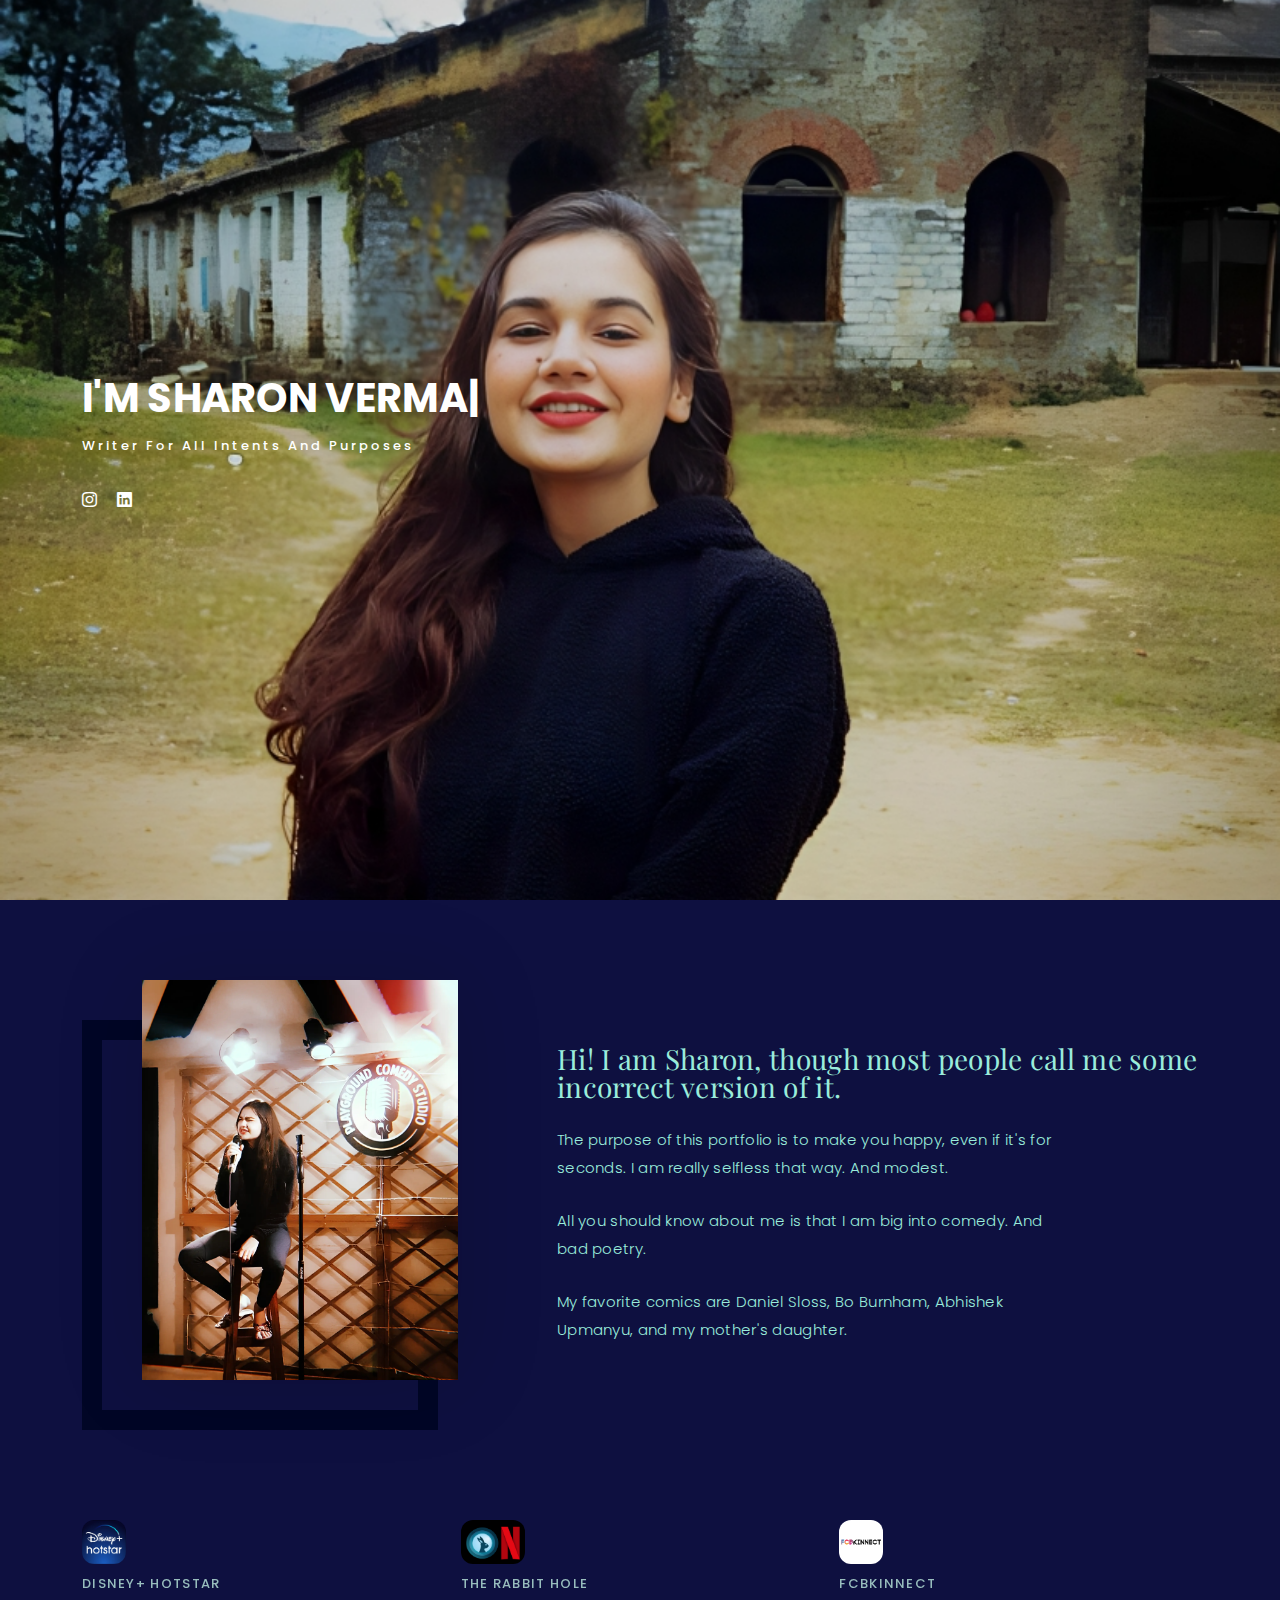
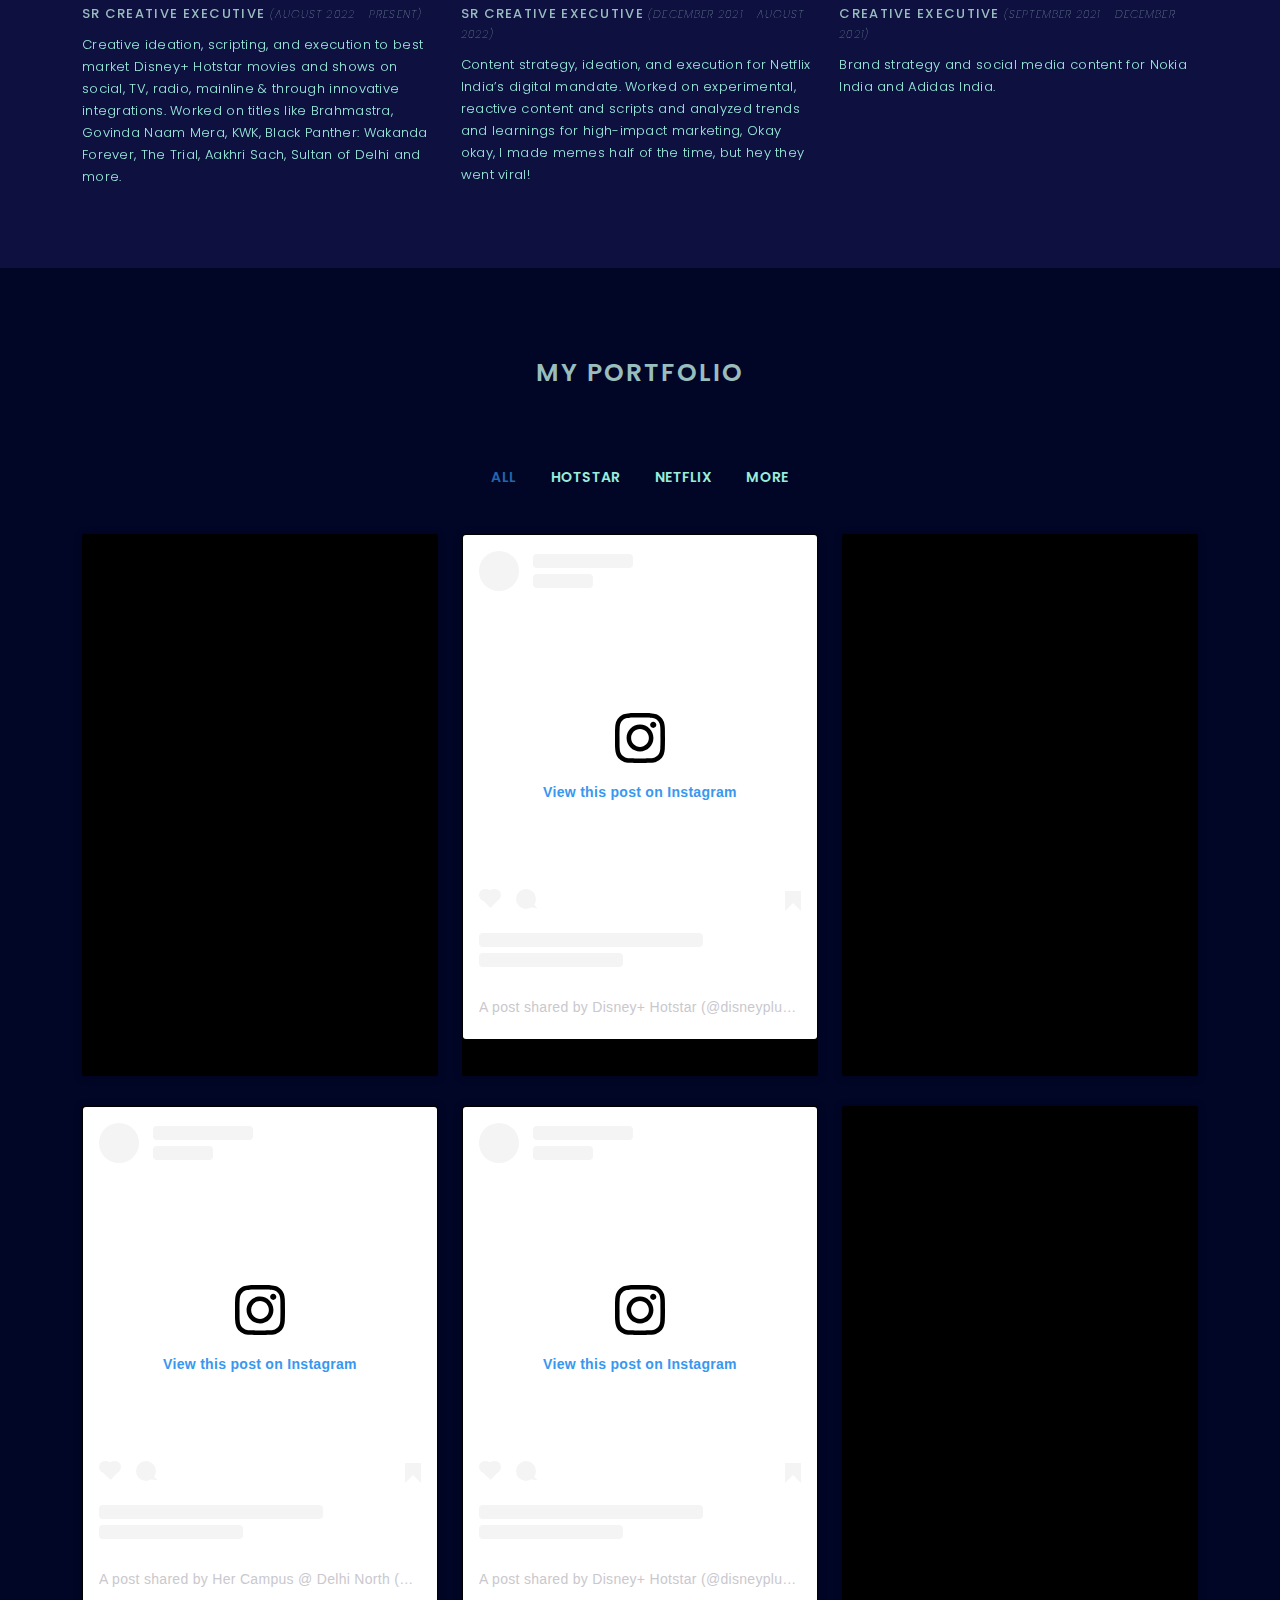
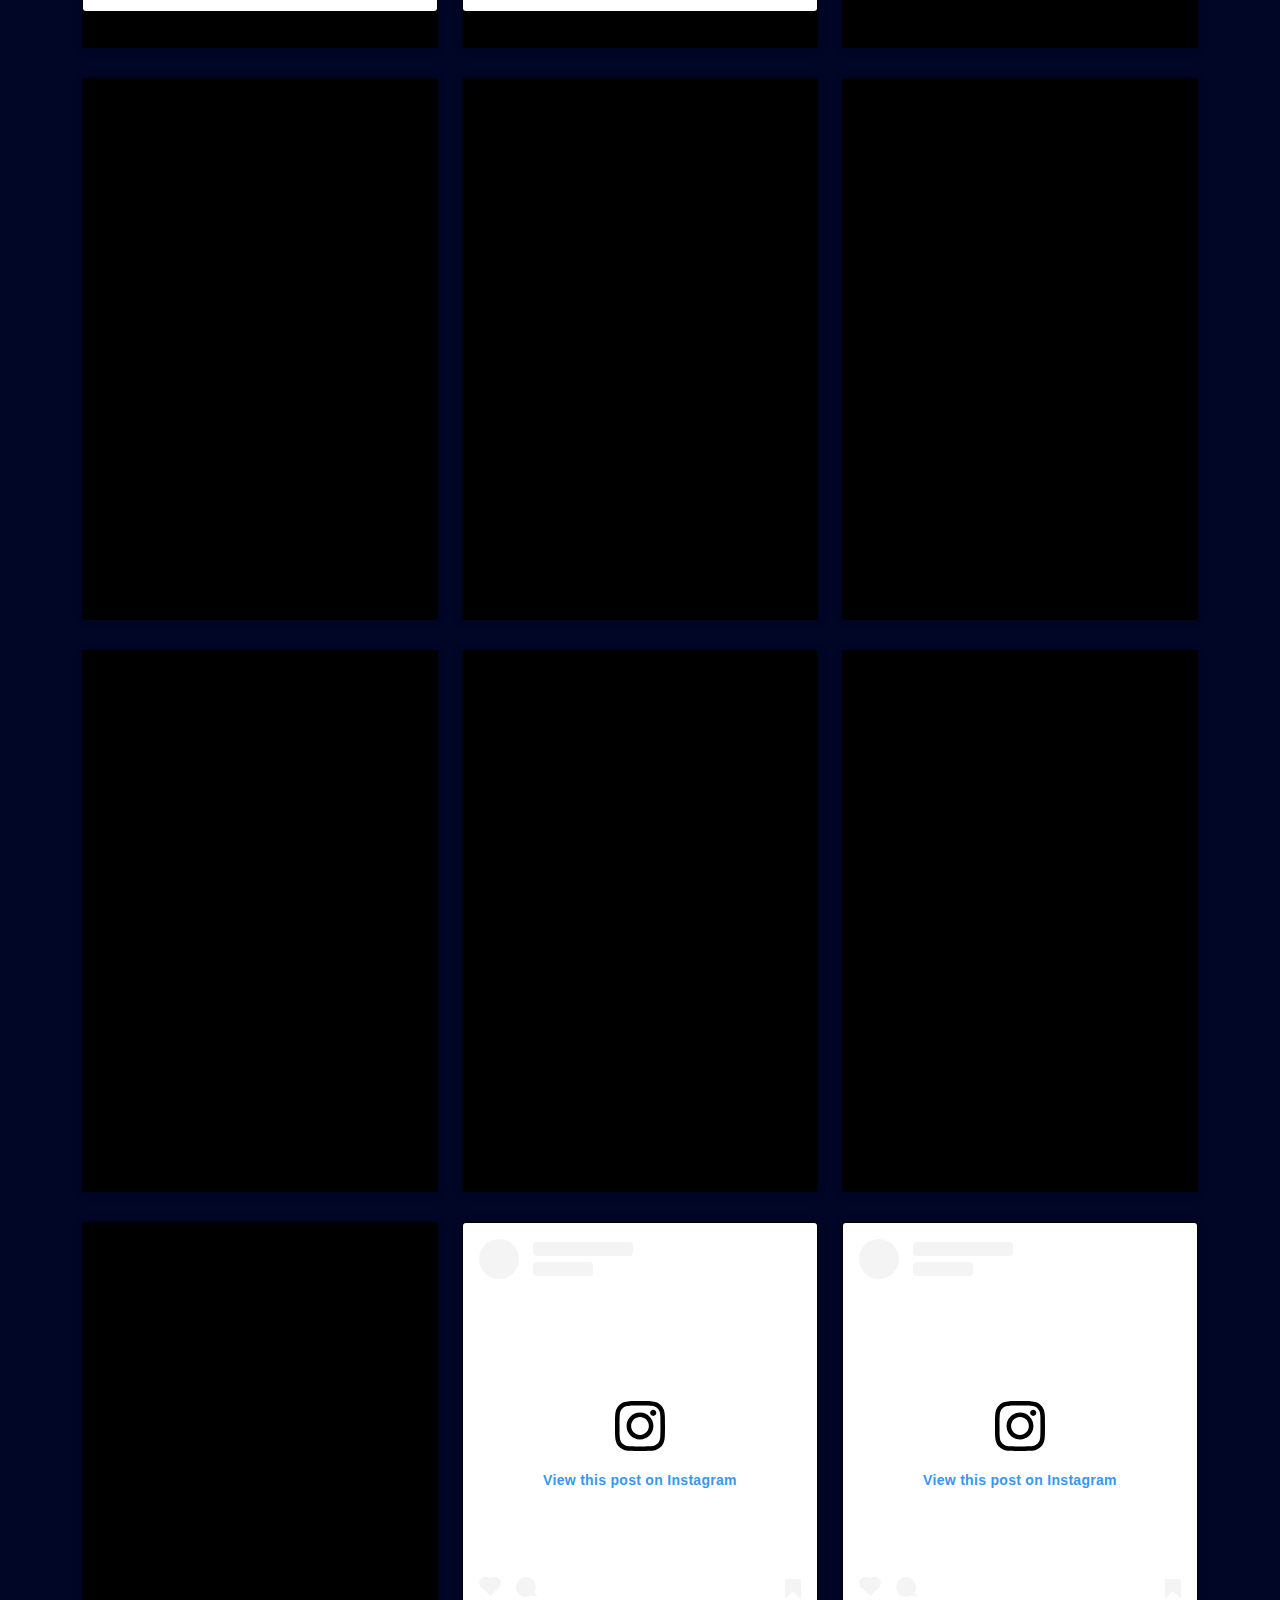
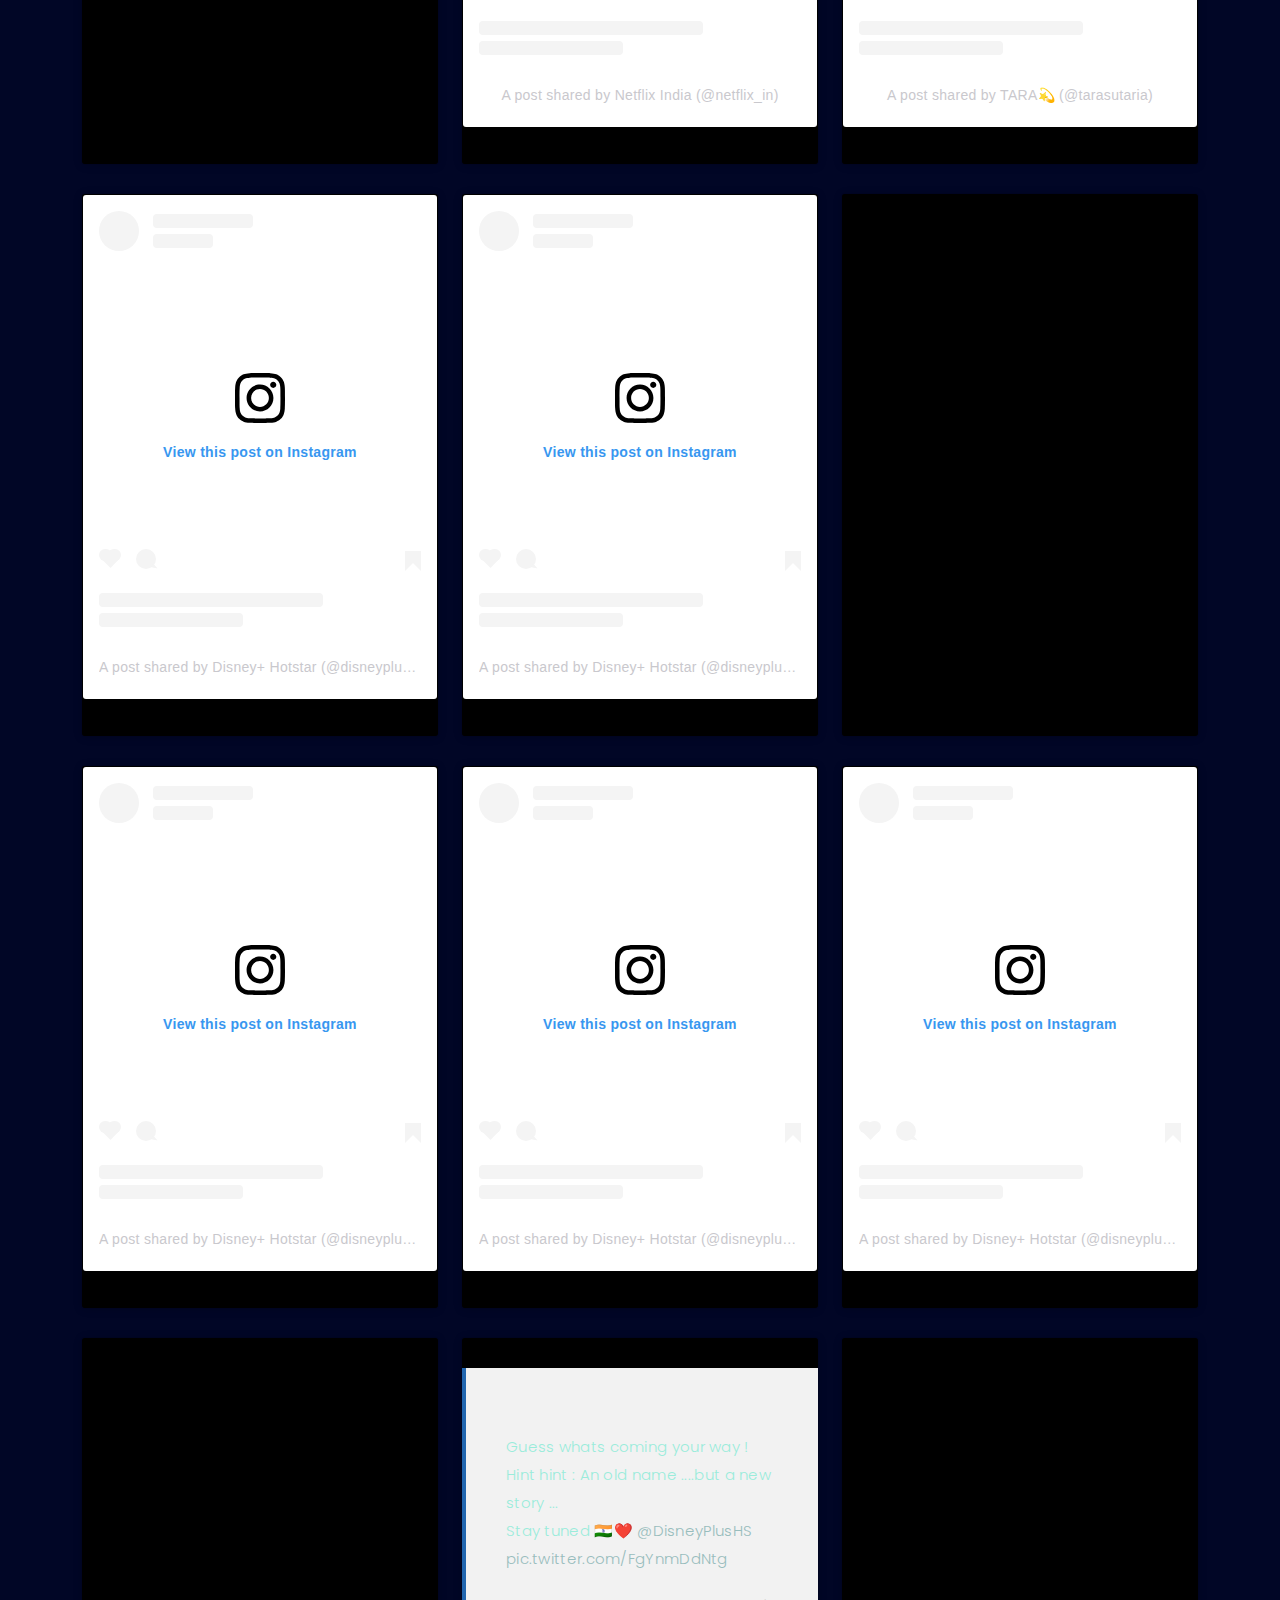
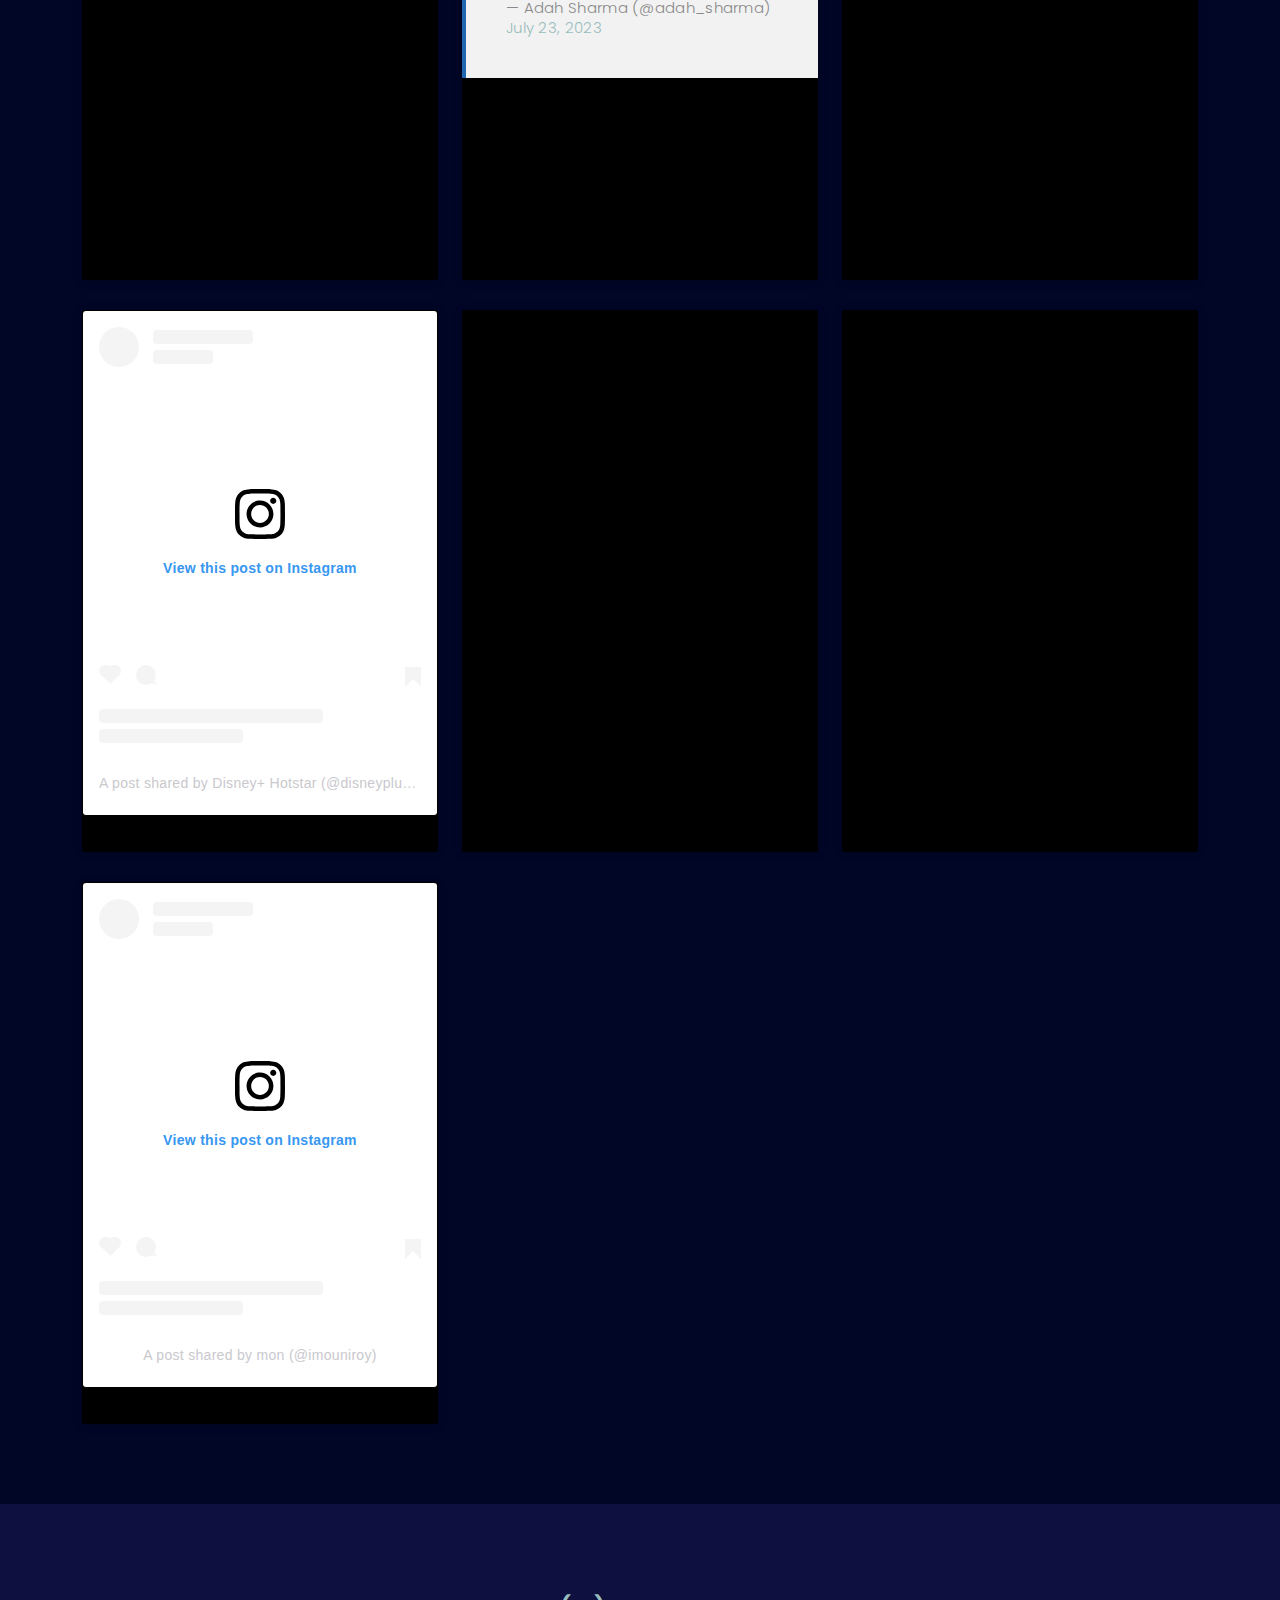
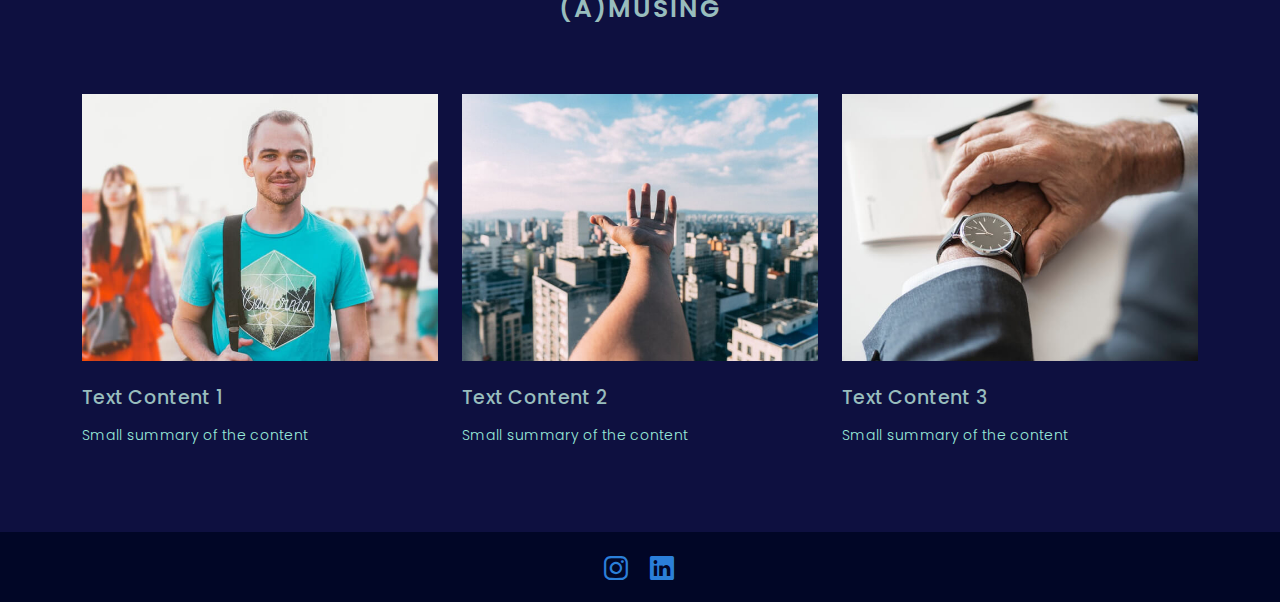
==== commit e1802b0d: "add broken links for hotstar" ====
--- a/index.html
+++ b/index.html
@@ -512,6 +512,18 @@
 
             <div class="col-lg-4 col-md-6 portfolio-item filter-hotstar">
               <div class="card-container">
+                <iframe width="100%" height="315" src="https://www.youtube.com/embed/JgEVB5_WiGM?si=6zkuElYpb7GYwzTX" title="YouTube video player" frameborder="0" allow="accelerometer; autoplay; clipboard-write; encrypted-media; gyroscope; picture-in-picture; web-share" allowfullscreen></iframe>
+              </div>
+            </div>
+
+            <div class="col-lg-4 col-md-6 portfolio-item filter-hotstar">
+              <div class="card-container">
+                <iframe width="100%" height="315" src="https://www.youtube.com/embed/VN2q3EB20J8?si=pOZOVUtZ8afDGhYg" title="YouTube video player" frameborder="0" allow="accelerometer; autoplay; clipboard-write; encrypted-media; gyroscope; picture-in-picture; web-share" allowfullscreen></iframe>
+              </div>
+            </div>
+
+            <div class="col-lg-4 col-md-6 portfolio-item filter-hotstar">
+              <div class="card-container">
 
                 <blockquote class="instagram-media" data-instgrm-captioned data-instgrm-permalink="https://www.instagram.com/reel/Cys35y5Ne9v/?utm_source=ig_embed&amp;utm_campaign=loading" data-instgrm-version="14" style=" background:#FFF; border:0; border-radius:3px; box-shadow:0 0 1px 0 rgba(0,0,0,0.5),0 1px 10px 0 rgba(0,0,0,0.15); margin: 1px; max-width:540px; min-width:326px; padding:0; width:99.375%; width:-webkit-calc(100% - 2px); width:calc(100% - 2px);"><div style="padding:16px;"> <a href="https://www.instagram.com/reel/Cys35y5Ne9v/?utm_source=ig_embed&amp;utm_campaign=loading" style=" background:#FFFFFF; line-height:0; padding:0 0; text-align:center; text-decoration:none; width:100%;" target="_blank"> <div style=" display: flex; flex-direction: row; align-items: center;"> <div style="background-color: #F4F4F4; border-radius: 50%; flex-grow: 0; height: 40px; margin-right: 14px; width: 40px;"></div> <div style="display: flex; flex-direction: column; flex-grow: 1; justify-content: center;"> <div style=" background-color: #F4F4F4; border-radius: 4px; flex-grow: 0; height: 14px; margin-bottom: 6px; width: 100px;"></div> <div style=" background-color: #F4F4F4; border-radius: 4px; flex-grow: 0; height: 14px; width: 60px;"></div></div></div><div style="padding: 19% 0;"></div> <div style="display:block; height:50px; margin:0 auto 12px; width:50px;"><svg width="50px" height="50px" viewBox="0 0 60 60" version="1.1" xmlns="https://www.w3.org/2000/svg" xmlns:xlink="https://www.w3.org/1999/xlink"><g stroke="none" stroke-width="1" fill="none" fill-rule="evenodd"><g transform="translate(-511.000000, -20.000000)" fill="#000000"><g><path d="M556.869,30.41 C554.814,30.41 553.148,32.076 553.148,34.131 C553.148,36.186 554.814,37.852 556.869,37.852 C558.924,37.852 560.59,36.186 560.59,34.131 C560.59,32.076 558.924,30.41 556.869,30.41 M541,60.657 C535.114,60.657 530.342,55.887 530.342,50 C530.342,44.114 535.114,39.342 541,39.342 C546.887,39.342 551.658,44.114 551.658,50 C551.658,55.887 546.887,60.657 541,60.657 M541,33.886 C532.1,33.886 524.886,41.1 524.886,50 C524.886,58.899 532.1,66.113 541,66.113 C549.9,66.113 557.115,58.899 557.115,50 C557.115,41.1 549.9,33.886 541,33.886 M565.378,62.101 C565.244,65.022 564.756,66.606 564.346,67.663 C563.803,69.06 563.154,70.057 562.106,71.106 C561.058,72.155 560.06,72.803 558.662,73.347 C557.607,73.757 556.021,74.244 553.102,74.378 C549.944,74.521 548.997,74.552 541,74.552 C533.003,74.552 532.056,74.521 528.898,74.378 C525.979,74.244 524.393,73.757 523.338,73.347 C521.94,72.803 520.942,72.155 519.894,71.106 C518.846,70.057 518.197,69.06 517.654,67.663 C517.244,66.606 516.755,65.022 516.623,62.101 C516.479,58.943 516.448,57.996 516.448,50 C516.448,42.003 516.479,41.056 516.623,37.899 C516.755,34.978 517.244,33.391 517.654,32.338 C518.197,30.938 518.846,29.942 519.894,28.894 C520.942,27.846 521.94,27.196 523.338,26.654 C524.393,26.244 525.979,25.756 528.898,25.623 C532.057,25.479 533.004,25.448 541,25.448 C548.997,25.448 549.943,25.479 553.102,25.623 C556.021,25.756 557.607,26.244 558.662,26.654 C560.06,27.196 561.058,27.846 562.106,28.894 C563.154,29.942 563.803,30.938 564.346,32.338 C564.756,33.391 565.244,34.978 565.378,37.899 C565.522,41.056 565.552,42.003 565.552,50 C565.552,57.996 565.522,58.943 565.378,62.101 M570.82,37.631 C570.674,34.438 570.167,32.258 569.425,30.349 C568.659,28.377 567.633,26.702 565.965,25.035 C564.297,23.368 562.623,22.342 560.652,21.575 C558.743,20.834 556.562,20.326 553.369,20.18 C550.169,20.033 549.148,20 541,20 C532.853,20 531.831,20.033 528.631,20.18 C525.438,20.326 523.257,20.834 521.349,21.575 C519.376,22.342 517.703,23.368 516.035,25.035 C514.368,26.702 513.342,28.377 512.574,30.349 C511.834,32.258 511.326,34.438 511.181,37.631 C511.035,40.831 511,41.851 511,50 C511,58.147 511.035,59.17 511.181,62.369 C511.326,65.562 511.834,67.743 512.574,69.651 C513.342,71.625 514.368,73.296 516.035,74.965 C517.703,76.634 519.376,77.658 521.349,78.425 C523.257,79.167 525.438,79.673 528.631,79.82 C531.831,79.965 532.853,80.001 541,80.001 C549.148,80.001 550.169,79.965 553.369,79.82 C556.562,79.673 558.743,79.167 560.652,78.425 C562.623,77.658 564.297,76.634 565.965,74.965 C567.633,73.296 568.659,71.625 569.425,69.651 C570.167,67.743 570.674,65.562 570.82,62.369 C570.966,59.17 571,58.147 571,50 C571,41.851 570.966,40.831 570.82,37.631"></path></g></g></g></svg></div><div style="padding-top: 8px;"> <div style=" color:#3897f0; font-family:Arial,sans-serif; font-size:14px; font-style:normal; font-weight:550; line-height:18px;">View this post on Instagram</div></div><div style="padding: 12.5% 0;"></div> <div style="display: flex; flex-direction: row; margin-bottom: 14px; align-items: center;"><div> <div style="background-color: #F4F4F4; border-radius: 50%; height: 12.5px; width: 12.5px; transform: translateX(0px) translateY(7px);"></div> <div style="background-color: #F4F4F4; height: 12.5px; transform: rotate(-45deg) translateX(3px) translateY(1px); width: 12.5px; flex-grow: 0; margin-right: 14px; margin-left: 2px;"></div> <div style="background-color: #F4F4F4; border-radius: 50%; height: 12.5px; width: 12.5px; transform: translateX(9px) translateY(-18px);"></div></div><div style="margin-left: 8px;"> <div style=" background-color: #F4F4F4; border-radius: 50%; flex-grow: 0; height: 20px; width: 20px;"></div> <div style=" width: 0; height: 0; border-top: 2px solid transparent; border-left: 6px solid #f4f4f4; border-bottom: 2px solid transparent; transform: translateX(16px) translateY(-4px) rotate(30deg)"></div></div><div style="margin-left: auto;"> <div style=" width: 0px; border-top: 8px solid #F4F4F4; border-right: 8px solid transparent; transform: translateY(16px);"></div> <div style=" background-color: #F4F4F4; flex-grow: 0; height: 12px; width: 16px; transform: translateY(-4px);"></div> <div style=" width: 0; height: 0; border-top: 8px solid #F4F4F4; border-left: 8px solid transparent; transform: translateY(-4px) translateX(8px);"></div></div></div> <div style="display: flex; flex-direction: column; flex-grow: 1; justify-content: center; margin-bottom: 24px;"> <div style=" background-color: #F4F4F4; border-radius: 4px; flex-grow: 0; height: 14px; margin-bottom: 6px; width: 224px;"></div> <div style=" background-color: #F4F4F4; border-radius: 4px; flex-grow: 0; height: 14px; width: 144px;"></div></div></a><p style=" color:#c9c8cd; font-family:Arial,sans-serif; font-size:14px; line-height:17px; margin-bottom:0; margin-top:8px; overflow:hidden; padding:8px 0 7px; text-align:center; text-overflow:ellipsis; white-space:nowrap;"><a href="https://www.instagram.com/reel/Cys35y5Ne9v/?utm_source=ig_embed&amp;utm_campaign=loading" style=" color:#c9c8cd; font-family:Arial,sans-serif; font-size:14px; font-style:normal; font-weight:normal; line-height:17px; text-decoration:none;" target="_blank">A post shared by mon (@imouniroy)</a></p></div></blockquote> <script async src="//www.instagram.com/embed.js"></script>
               </div>
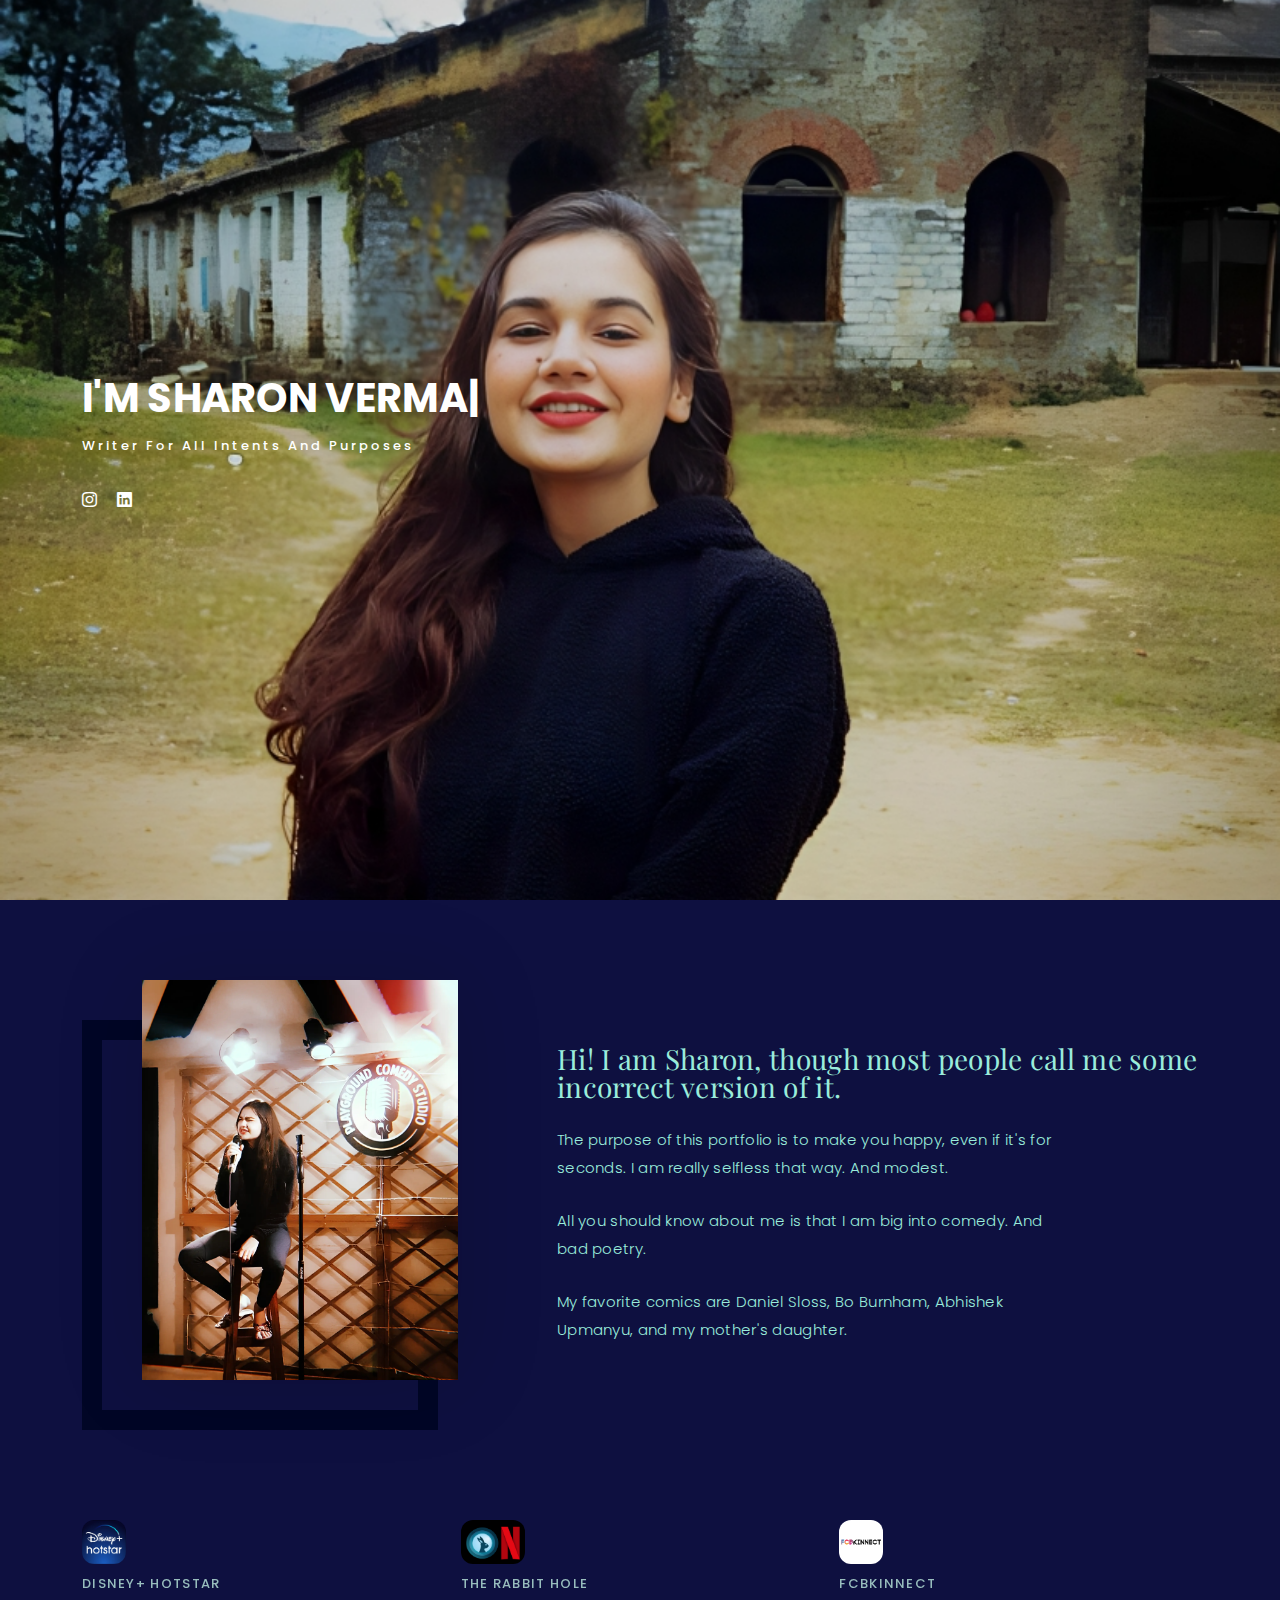
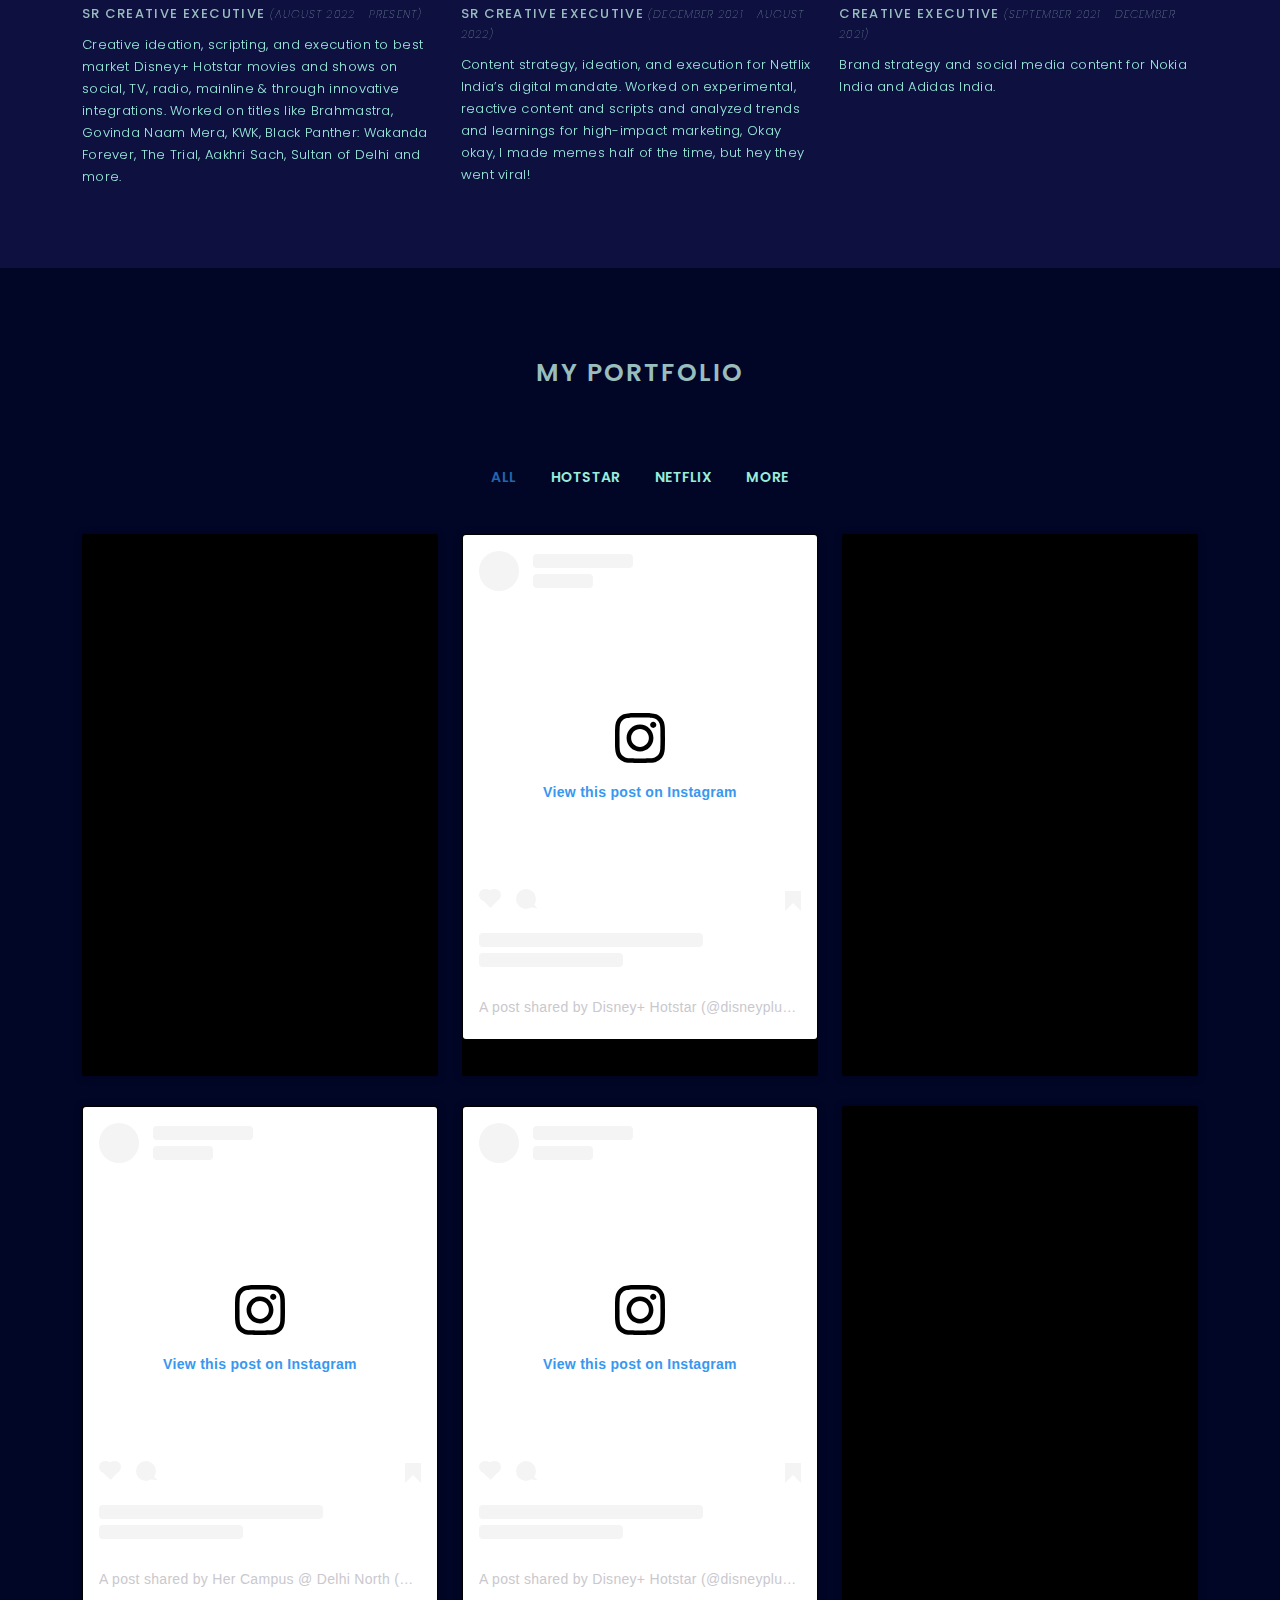
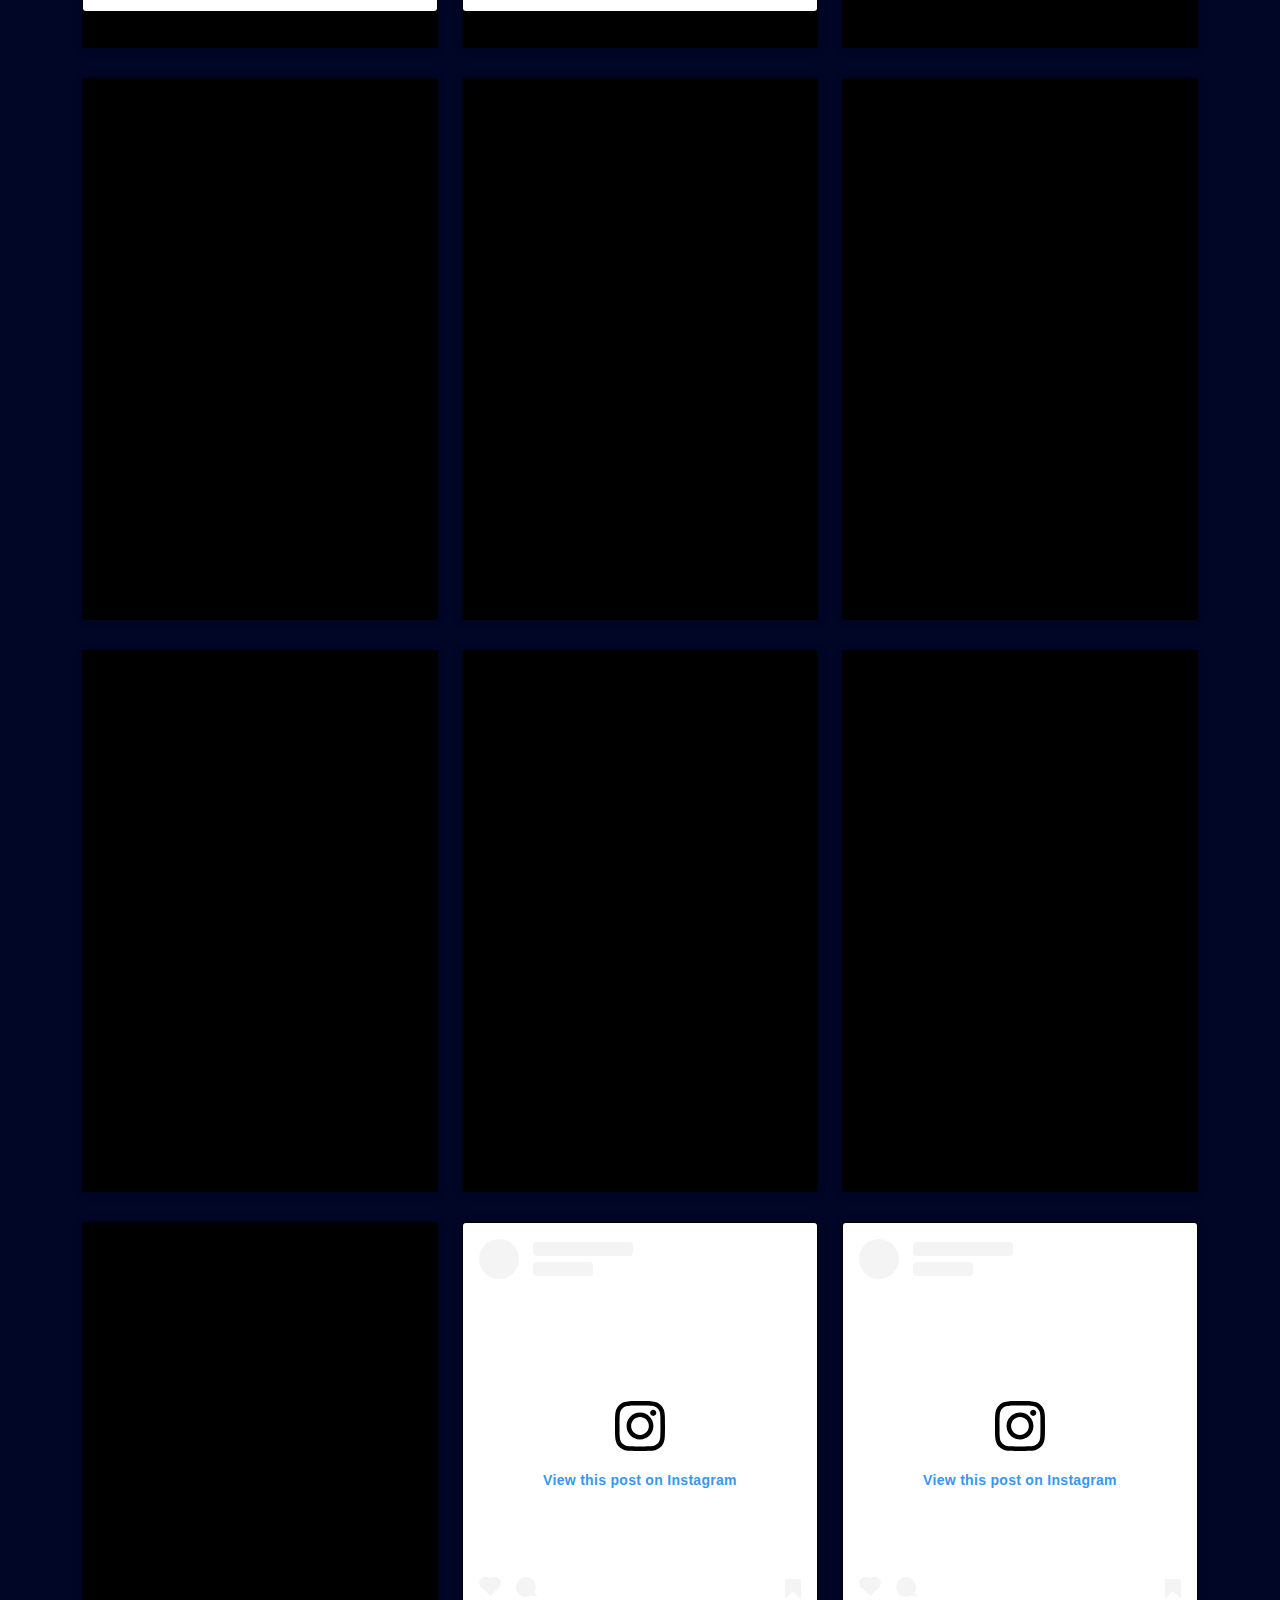
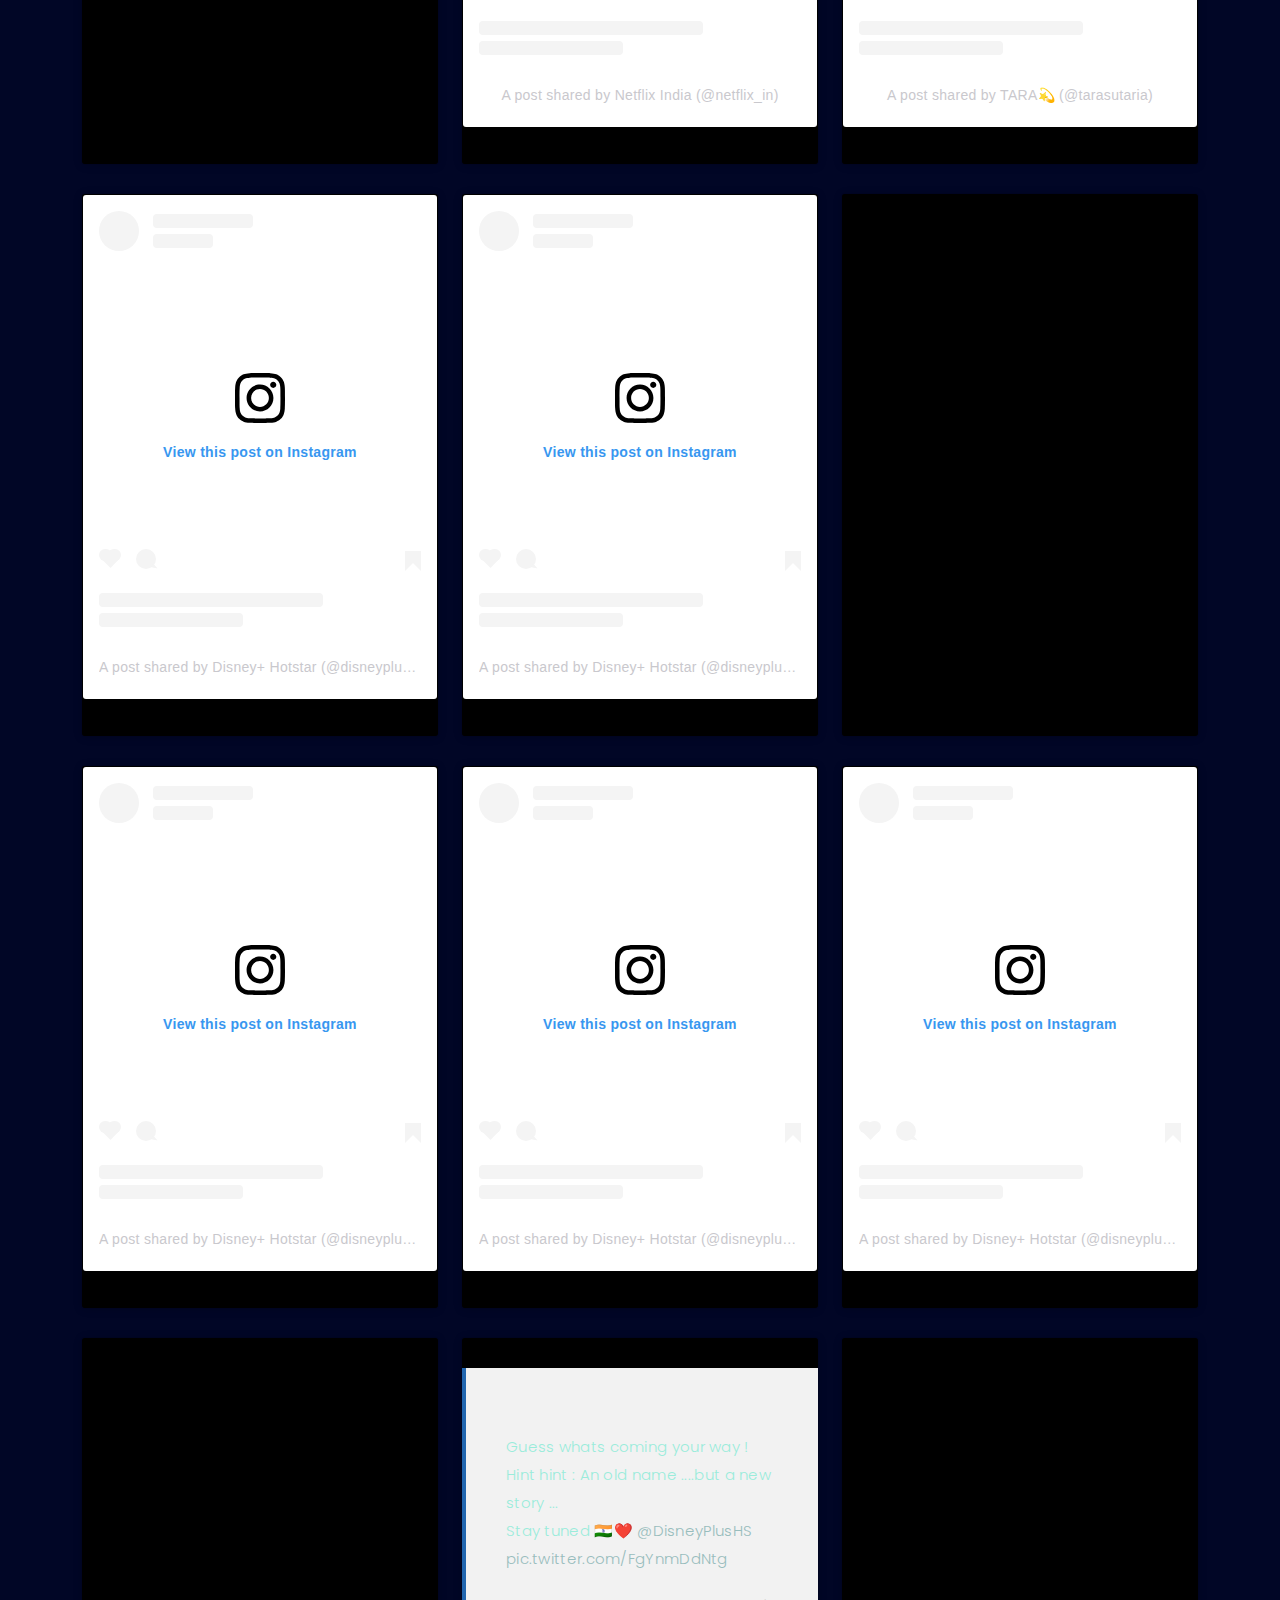
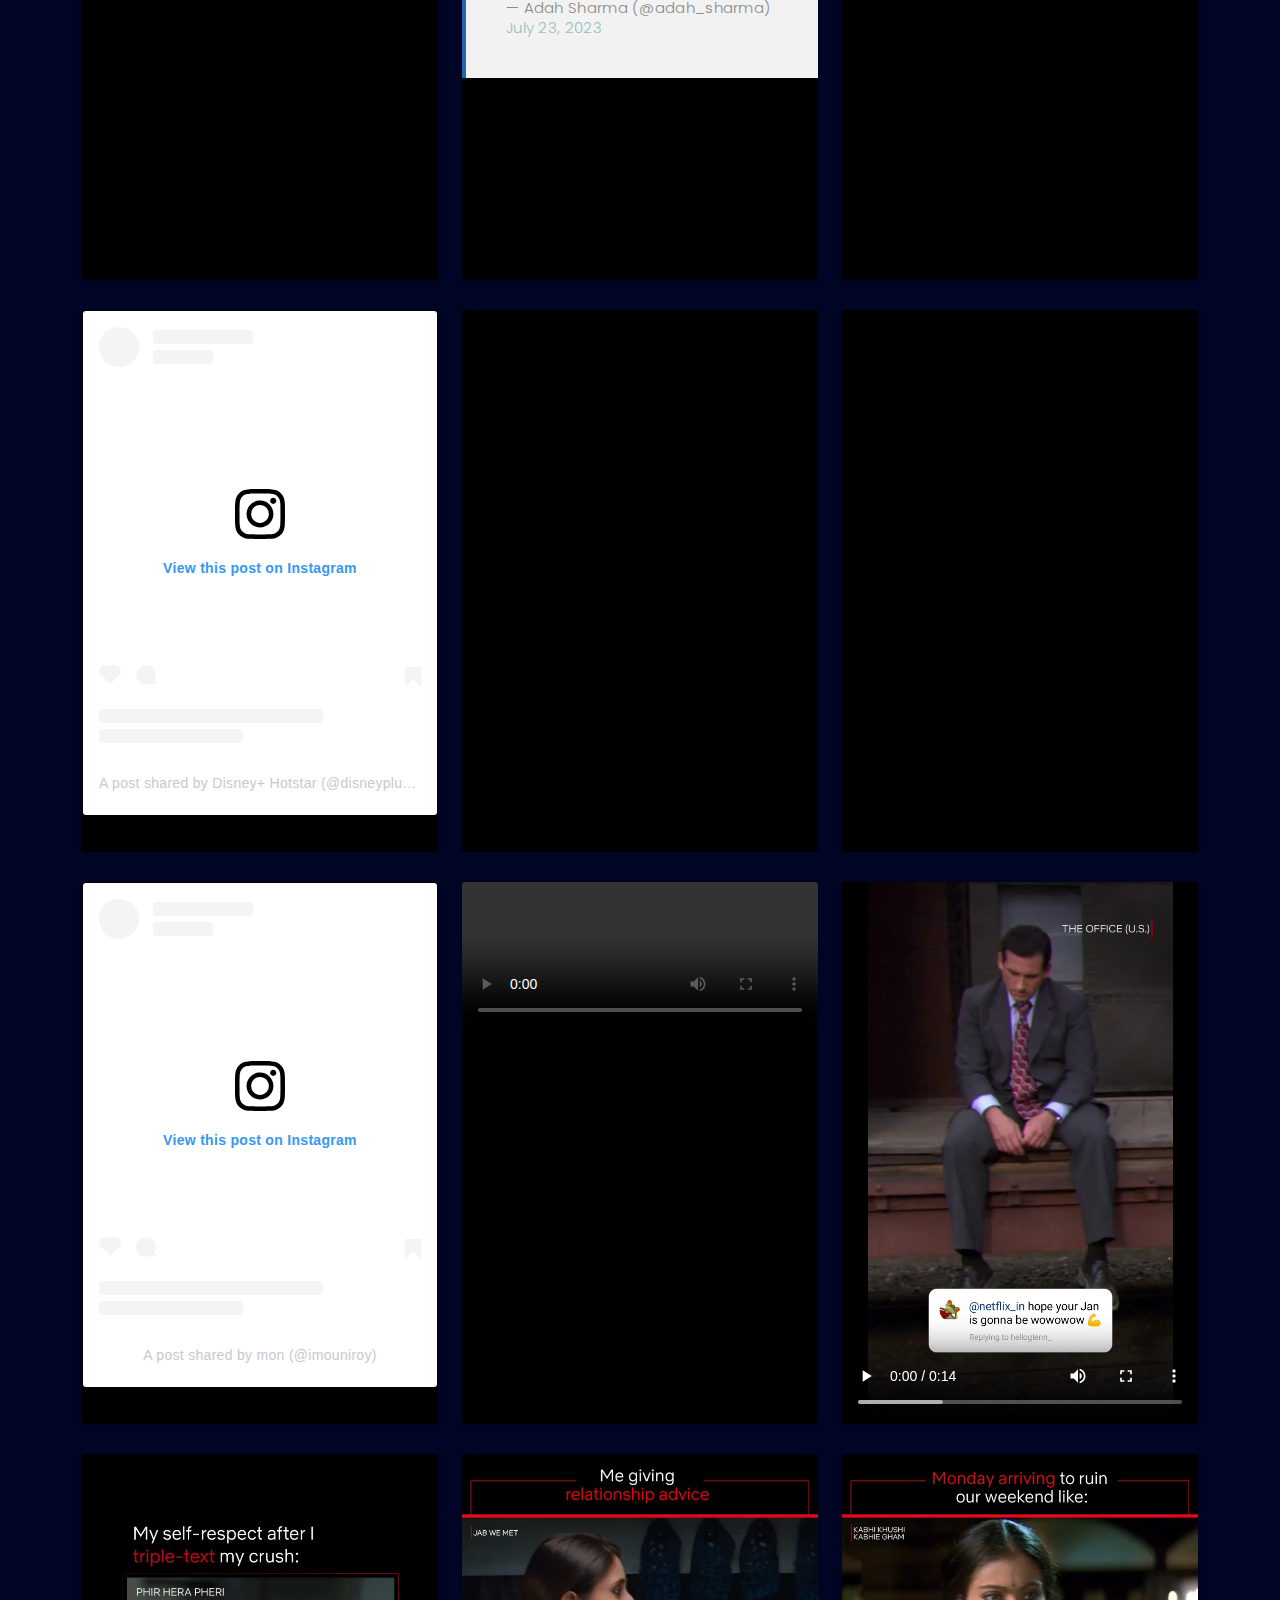
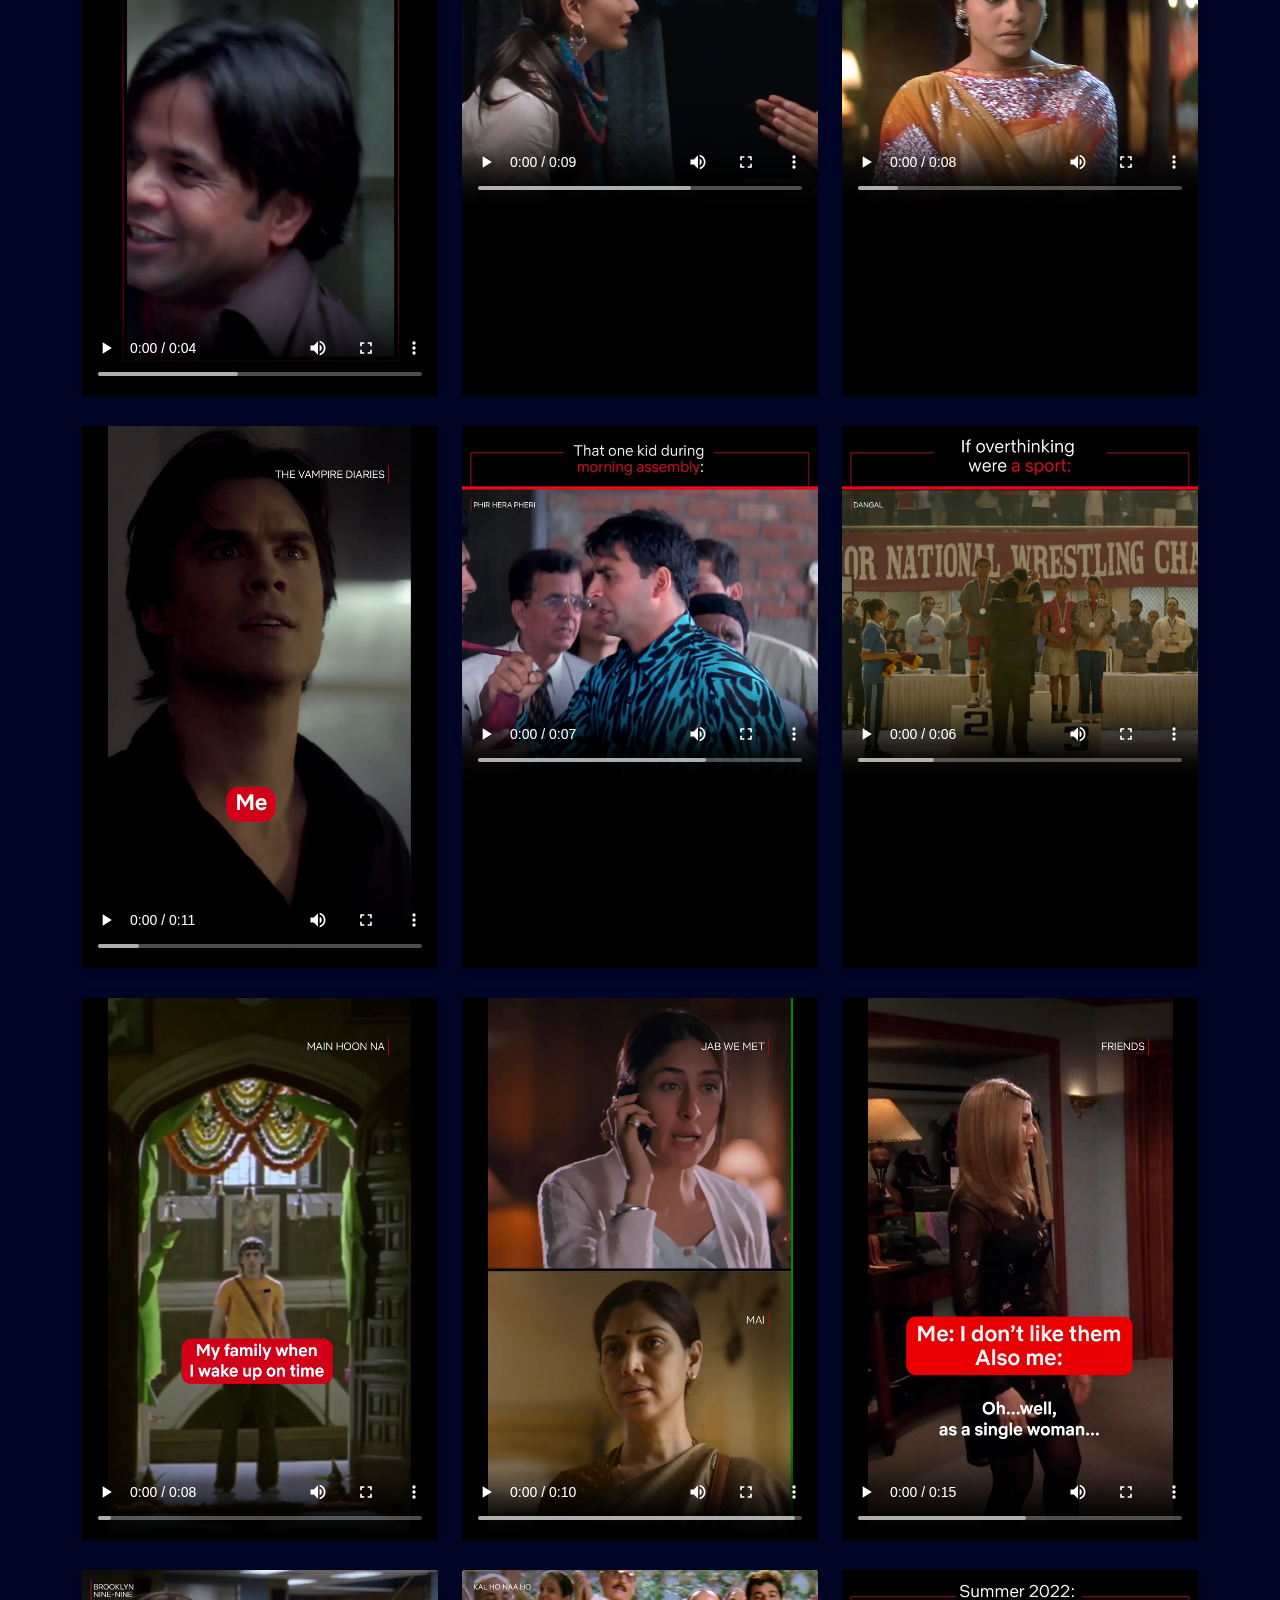
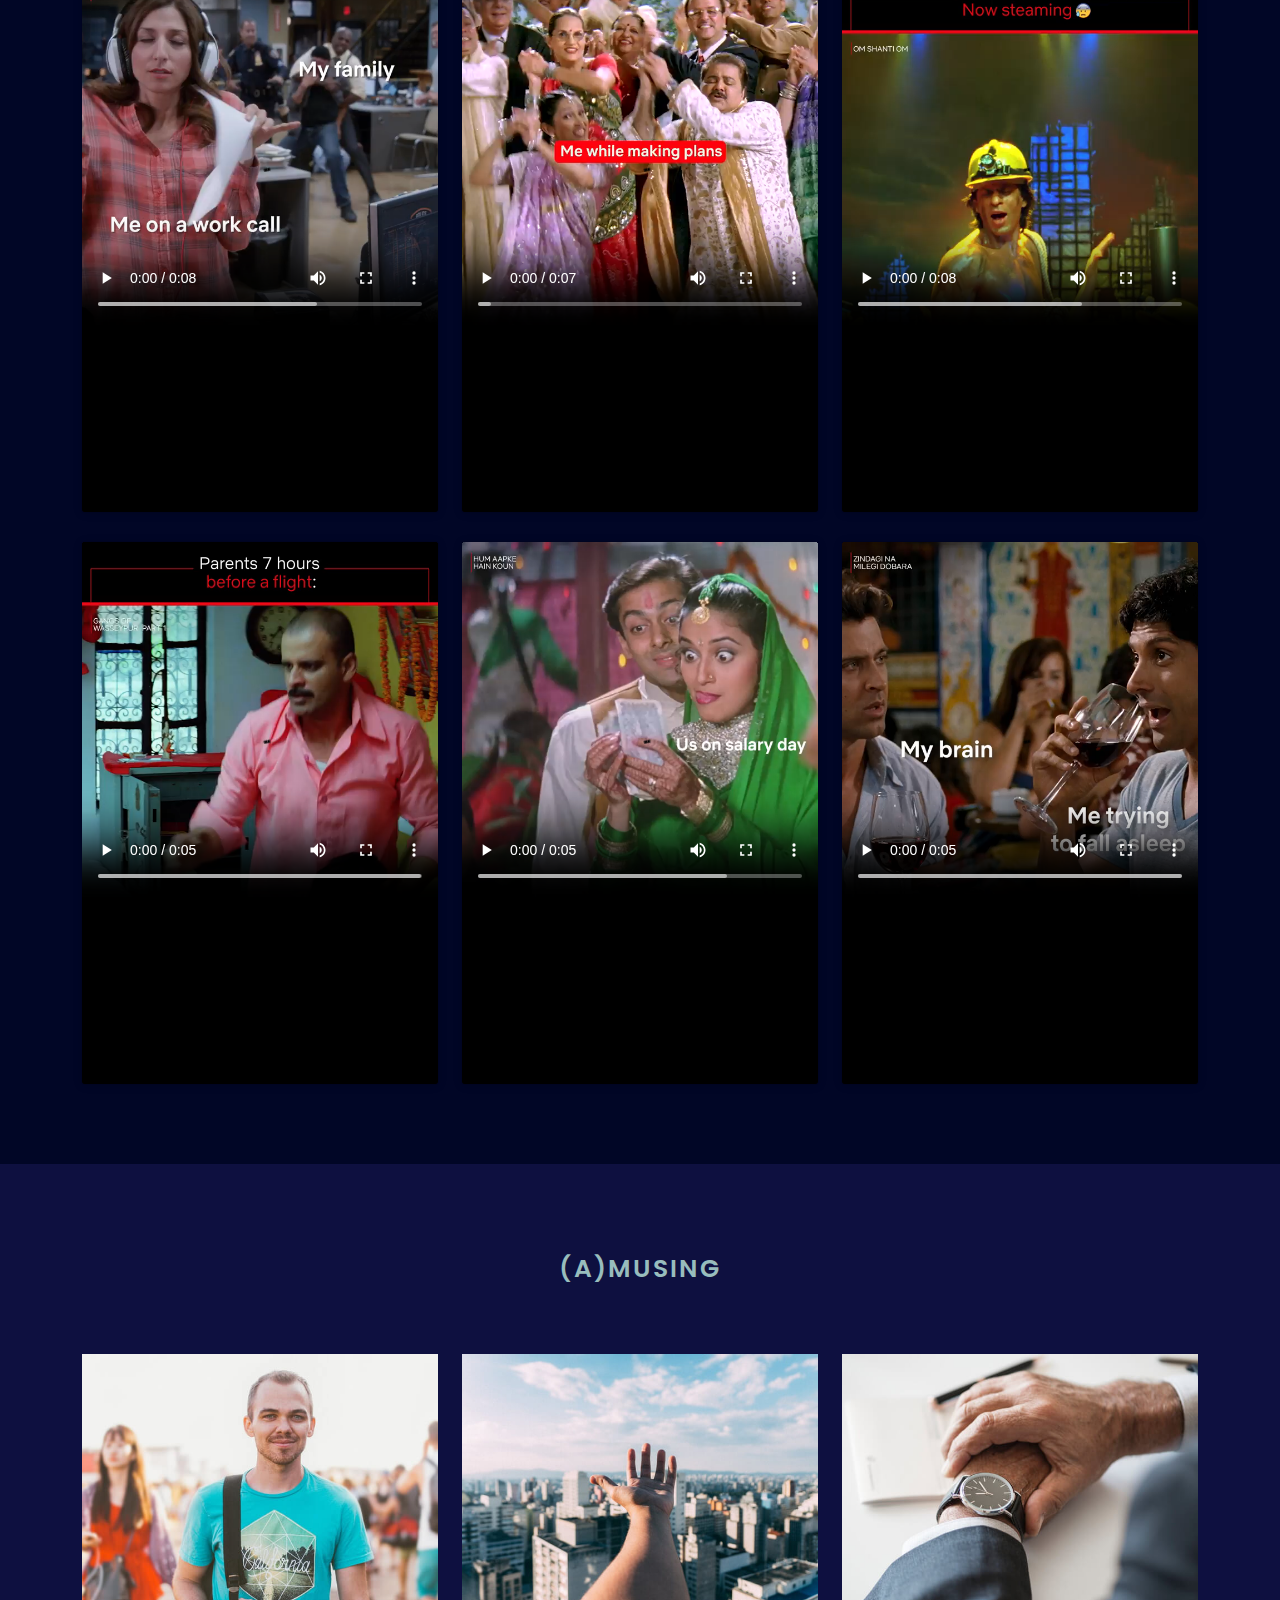
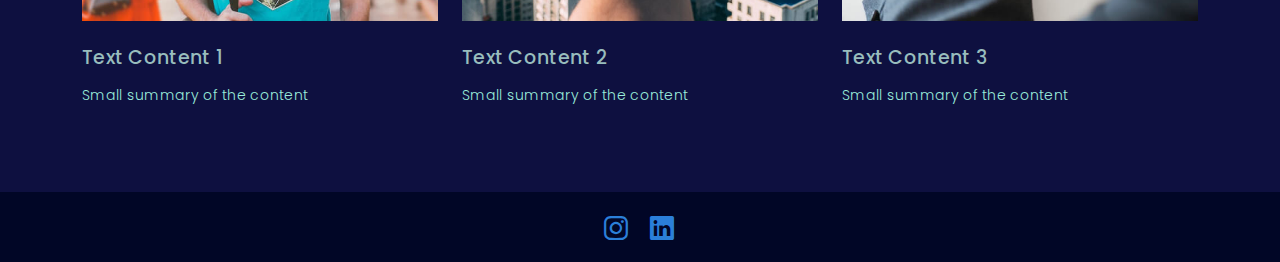
==== commit 663ba281: "add netflix videos" ====
--- a/index.html
+++ b/index.html
@@ -550,6 +550,109 @@
                 ></a>
               </div> -->
             </div>
+
+            
+            <div class="col-lg-4 col-md-6 portfolio-item filter-netflix">
+              <div class="card-container">
+                <video width="100%" controls src="./assets/memes/1.mp4" />
+              </div>
+            </div>
+
+            <div class="col-lg-4 col-md-6 portfolio-item filter-netflix">
+              <div class="card-container">
+                <video width="100%" height="100%" controls src="./assets/memes/2.mp4" />
+              </div>
+            </div>
+
+            <div class="col-lg-4 col-md-6 portfolio-item filter-netflix">
+              <div class="card-container">
+                <video width="100%" height="100%" controls src="./assets/memes/3.mp4" />
+              </div>
+            </div>
+
+            <div class="col-lg-4 col-md-6 portfolio-item filter-netflix">
+              <div class="card-container">
+                <video width="100%" controls src="./assets/memes/4.mp4" />
+              </div>
+            </div>
+
+            <div class="col-lg-4 col-md-6 portfolio-item filter-netflix">
+              <div class="card-container">
+                <video width="100%" controls src="./assets/memes/5.mp4" />
+              </div>
+            </div>
+
+            <div class="col-lg-4 col-md-6 portfolio-item filter-netflix">
+              <div class="card-container">
+                <video width="100%" height="100%" controls src="./assets/memes/6.mp4" />
+              </div>
+            </div>
+
+            <div class="col-lg-4 col-md-6 portfolio-item filter-netflix">
+              <div class="card-container">
+                <video width="100%" controls src="./assets/memes/7.mp4" />
+              </div>
+            </div>
+
+            <div class="col-lg-4 col-md-6 portfolio-item filter-netflix">
+              <div class="card-container">
+                <video width="100%" controls src="./assets/memes/8.mp4" />
+              </div>
+            </div>
+
+            <div class="col-lg-4 col-md-6 portfolio-item filter-netflix">
+              <div class="card-container">
+                <video width="100%" height="100%" controls src="./assets/memes/9.mp4" />
+              </div>
+            </div>
+
+            <div class="col-lg-4 col-md-6 portfolio-item filter-netflix">
+              <div class="card-container">
+                <video width="100%" height="100%" controls src="./assets/memes/10.mp4" />
+              </div>
+            </div>
+
+            <div class="col-lg-4 col-md-6 portfolio-item filter-netflix">
+              <div class="card-container">
+                <video width="100%" height="100%" controls src="./assets/memes/11.mp4" />
+              </div>
+            </div>
+
+            <div class="col-lg-4 col-md-6 portfolio-item filter-netflix">
+              <div class="card-container">
+                <video width="100%" controls src="./assets/memes/12.mp4" />
+              </div>
+            </div>
+
+            <div class="col-lg-4 col-md-6 portfolio-item filter-netflix">
+              <div class="card-container">
+                <video width="100%" controls src="./assets/memes/13.mp4" />
+              </div>
+            </div>
+
+            <div class="col-lg-4 col-md-6 portfolio-item filter-netflix">
+              <div class="card-container">
+                <video width="100%" controls src="./assets/memes/14.mp4" />
+              </div>
+            </div>
+
+            <div class="col-lg-4 col-md-6 portfolio-item filter-netflix">
+              <div class="card-container">
+                <video width="100%" controls src="./assets/memes/15.mp4" />
+              </div>
+            </div>
+
+            <div class="col-lg-4 col-md-6 portfolio-item filter-netflix">
+              <div class="card-container">
+                <video width="100%" controls src="./assets/memes/16.mp4" />
+              </div>
+            </div>
+
+            <div class="col-lg-4 col-md-6 portfolio-item filter-netflix">
+              <div class="card-container">
+                <video width="100%" controls src="./assets/memes/17.mp4" />
+              </div>
+            </div>
           </div>
         </div>
       </div>
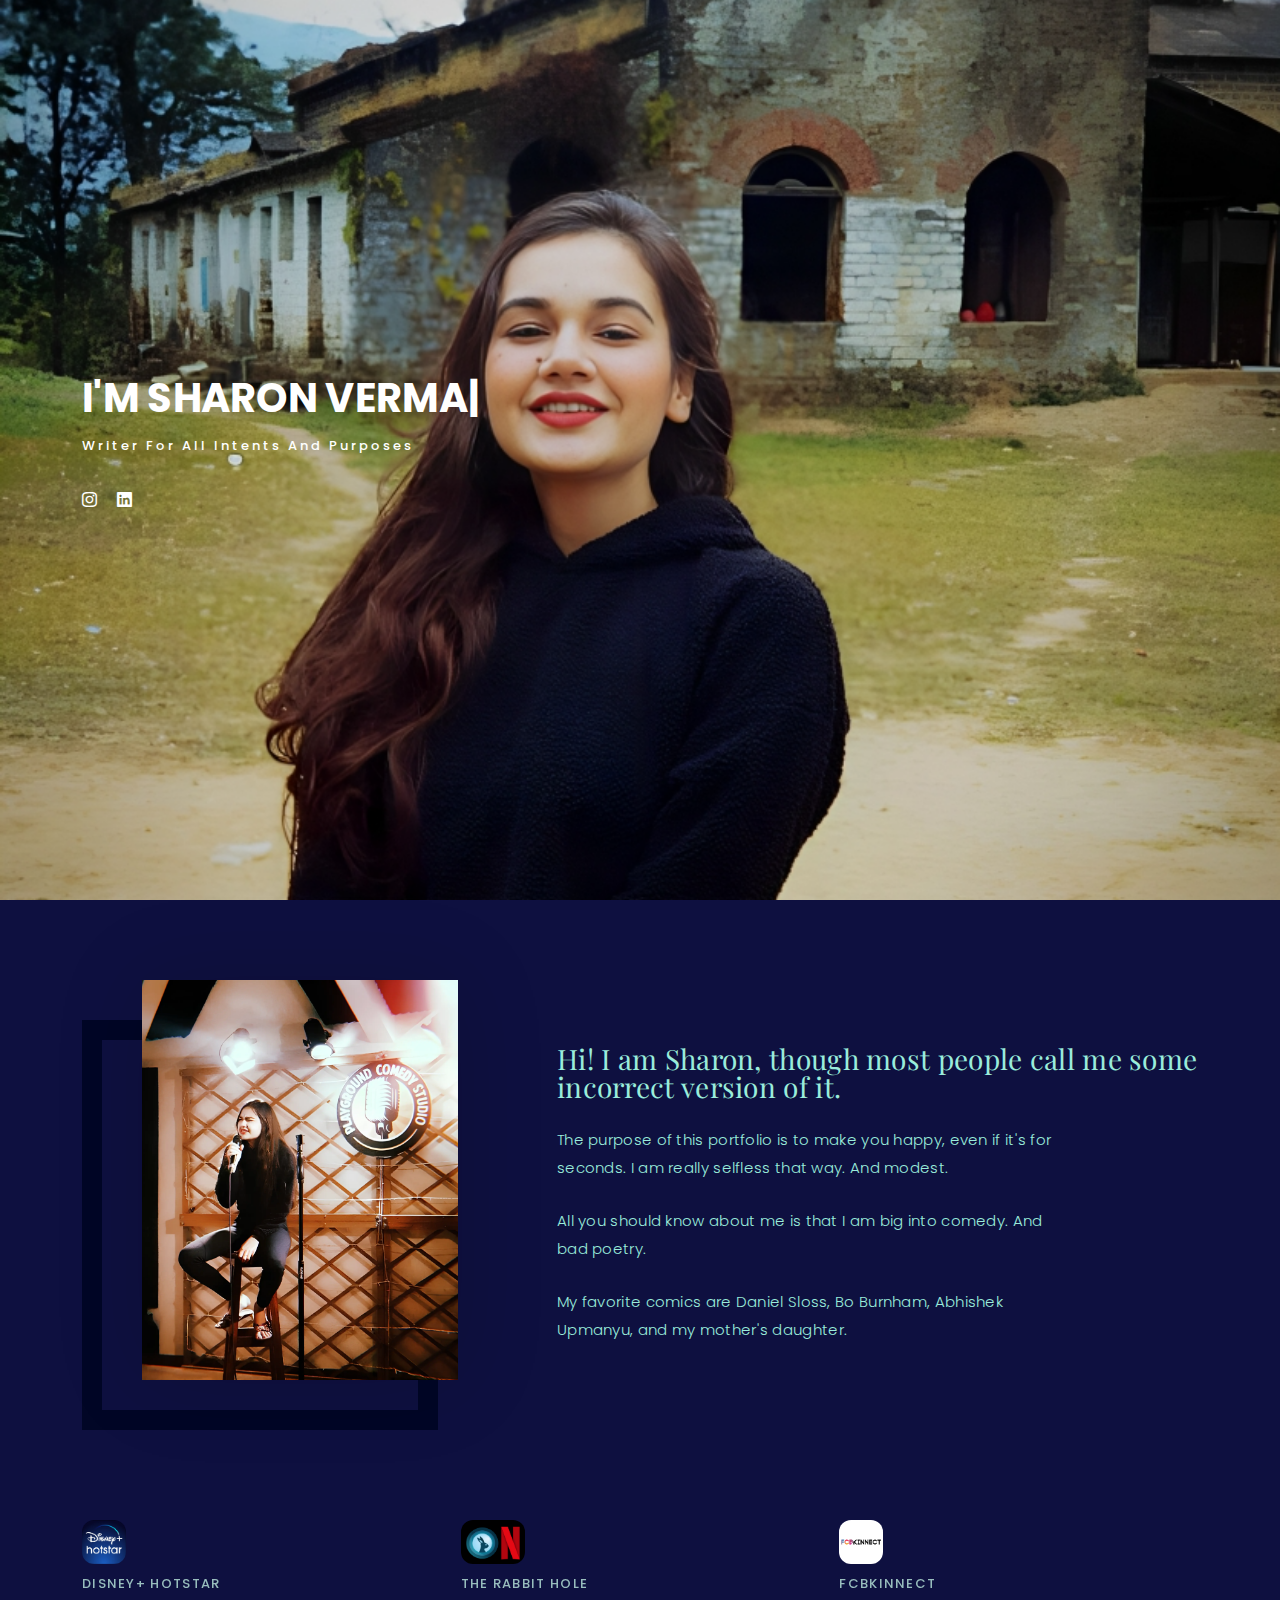
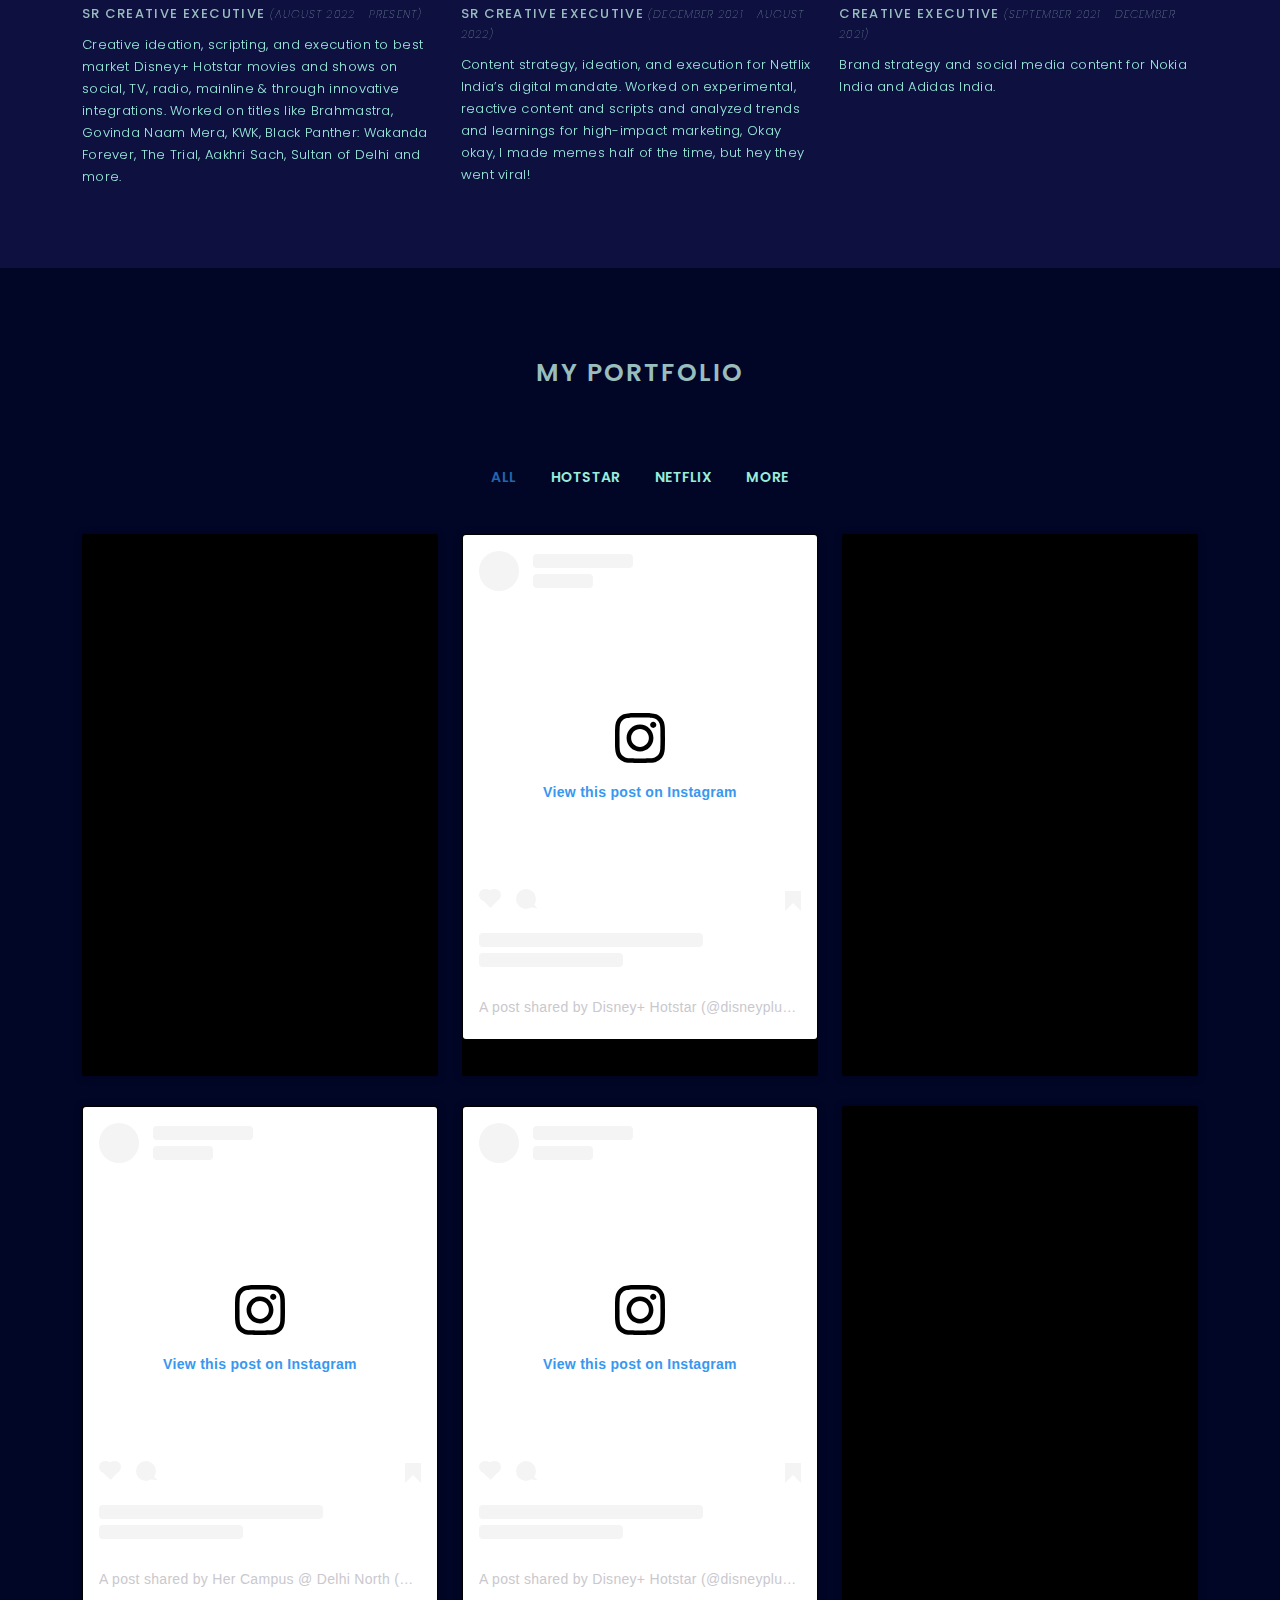
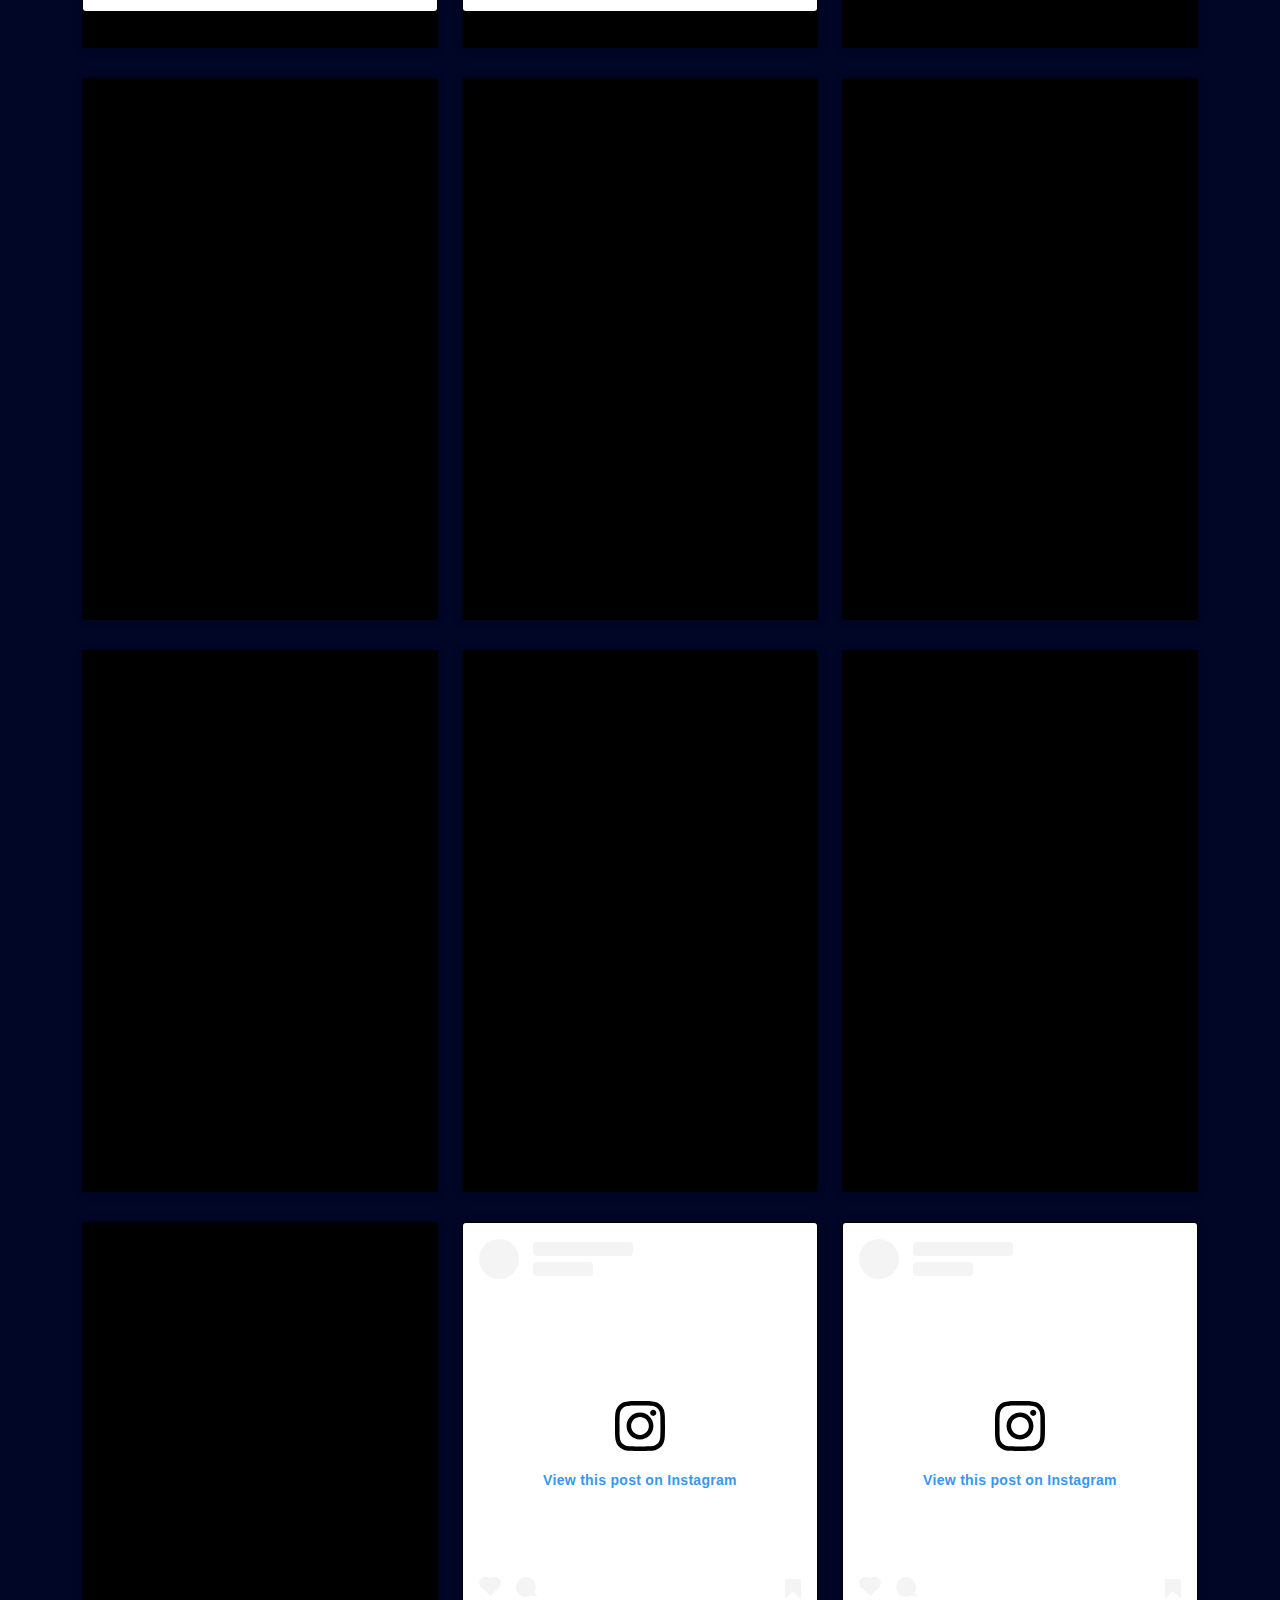
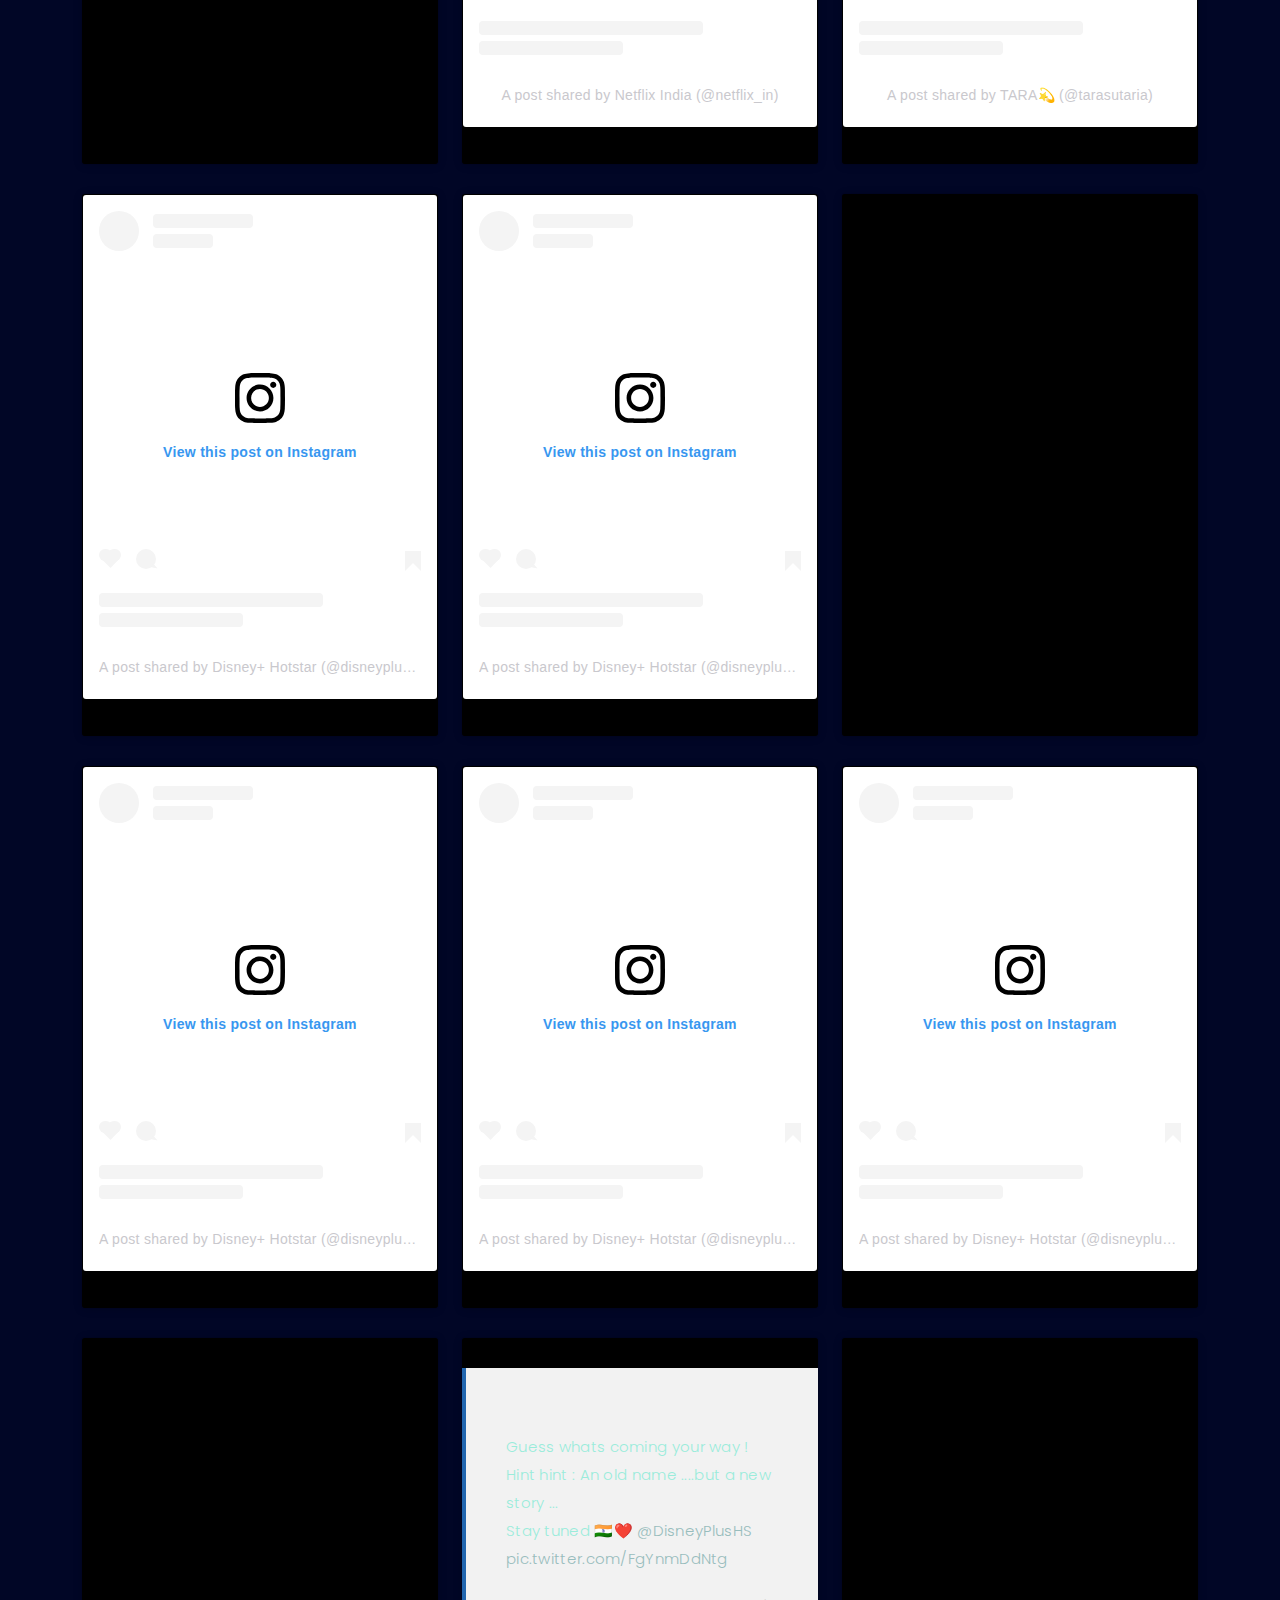
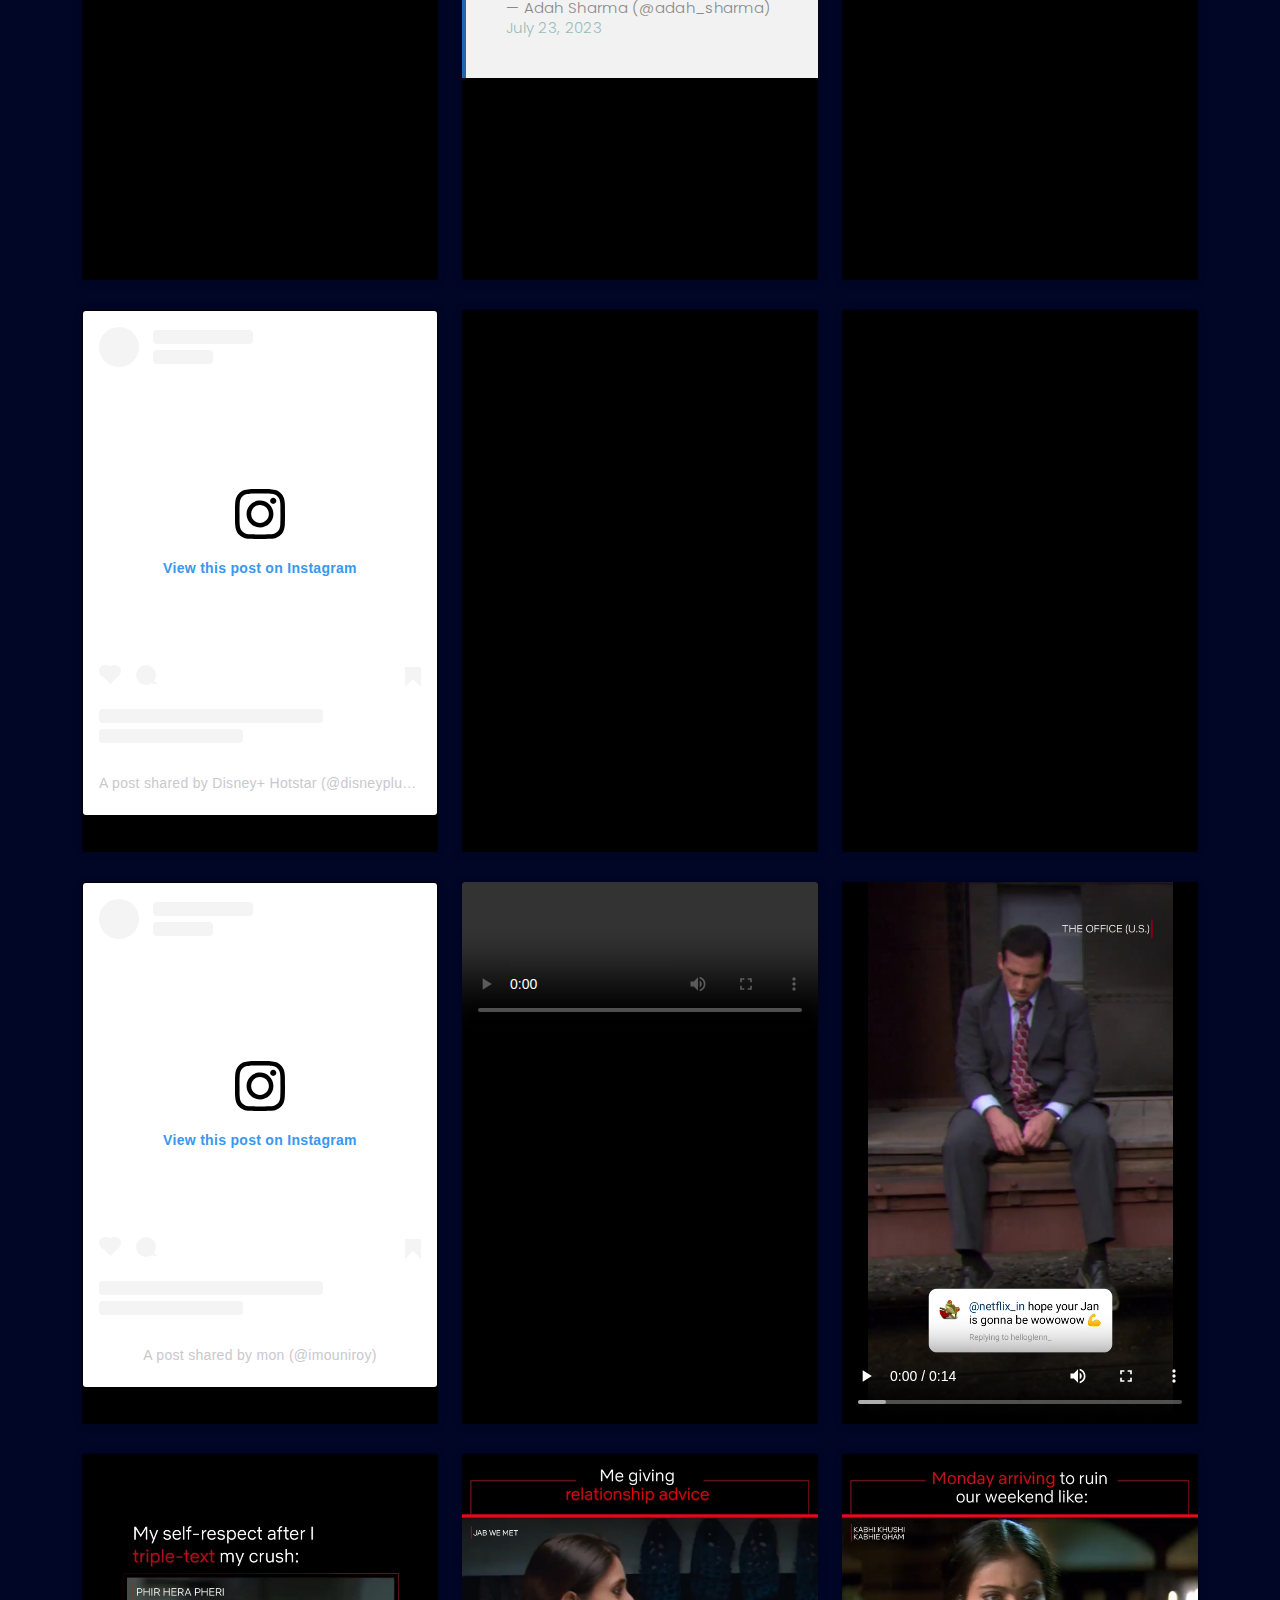
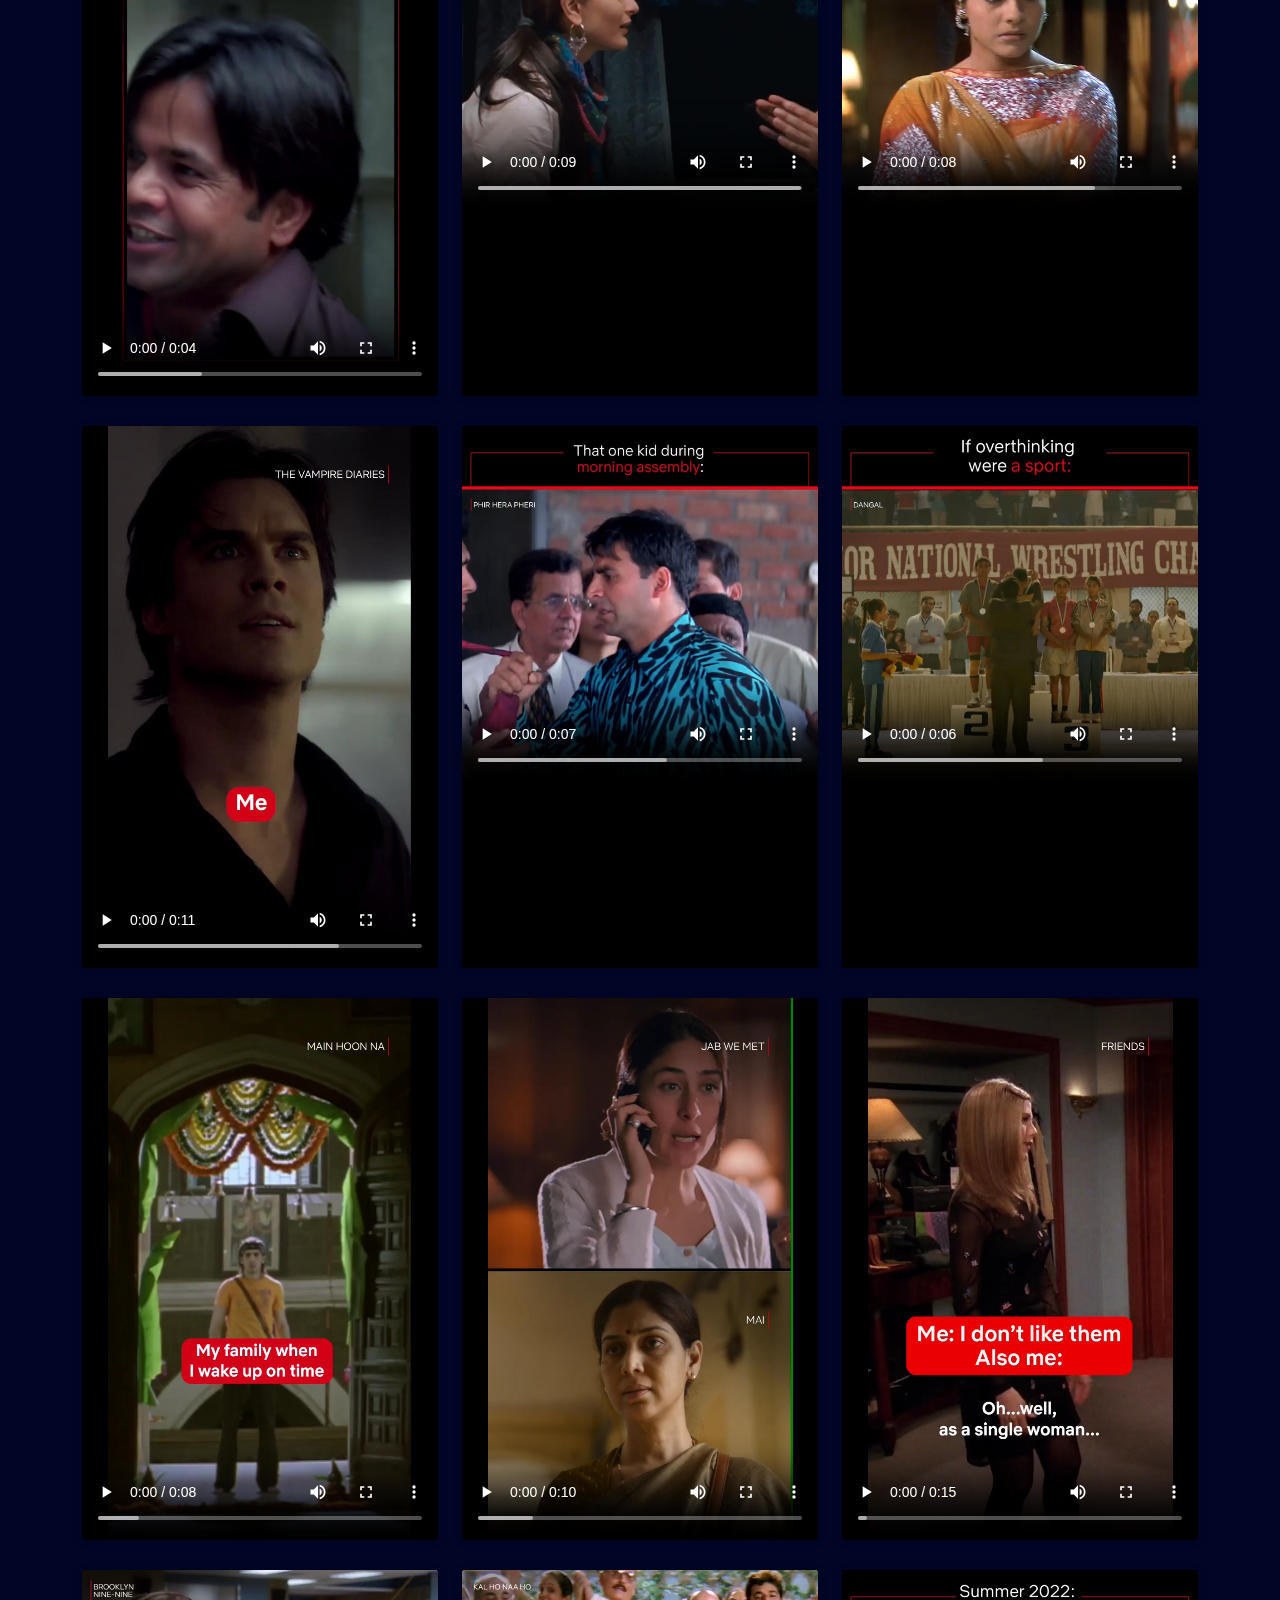
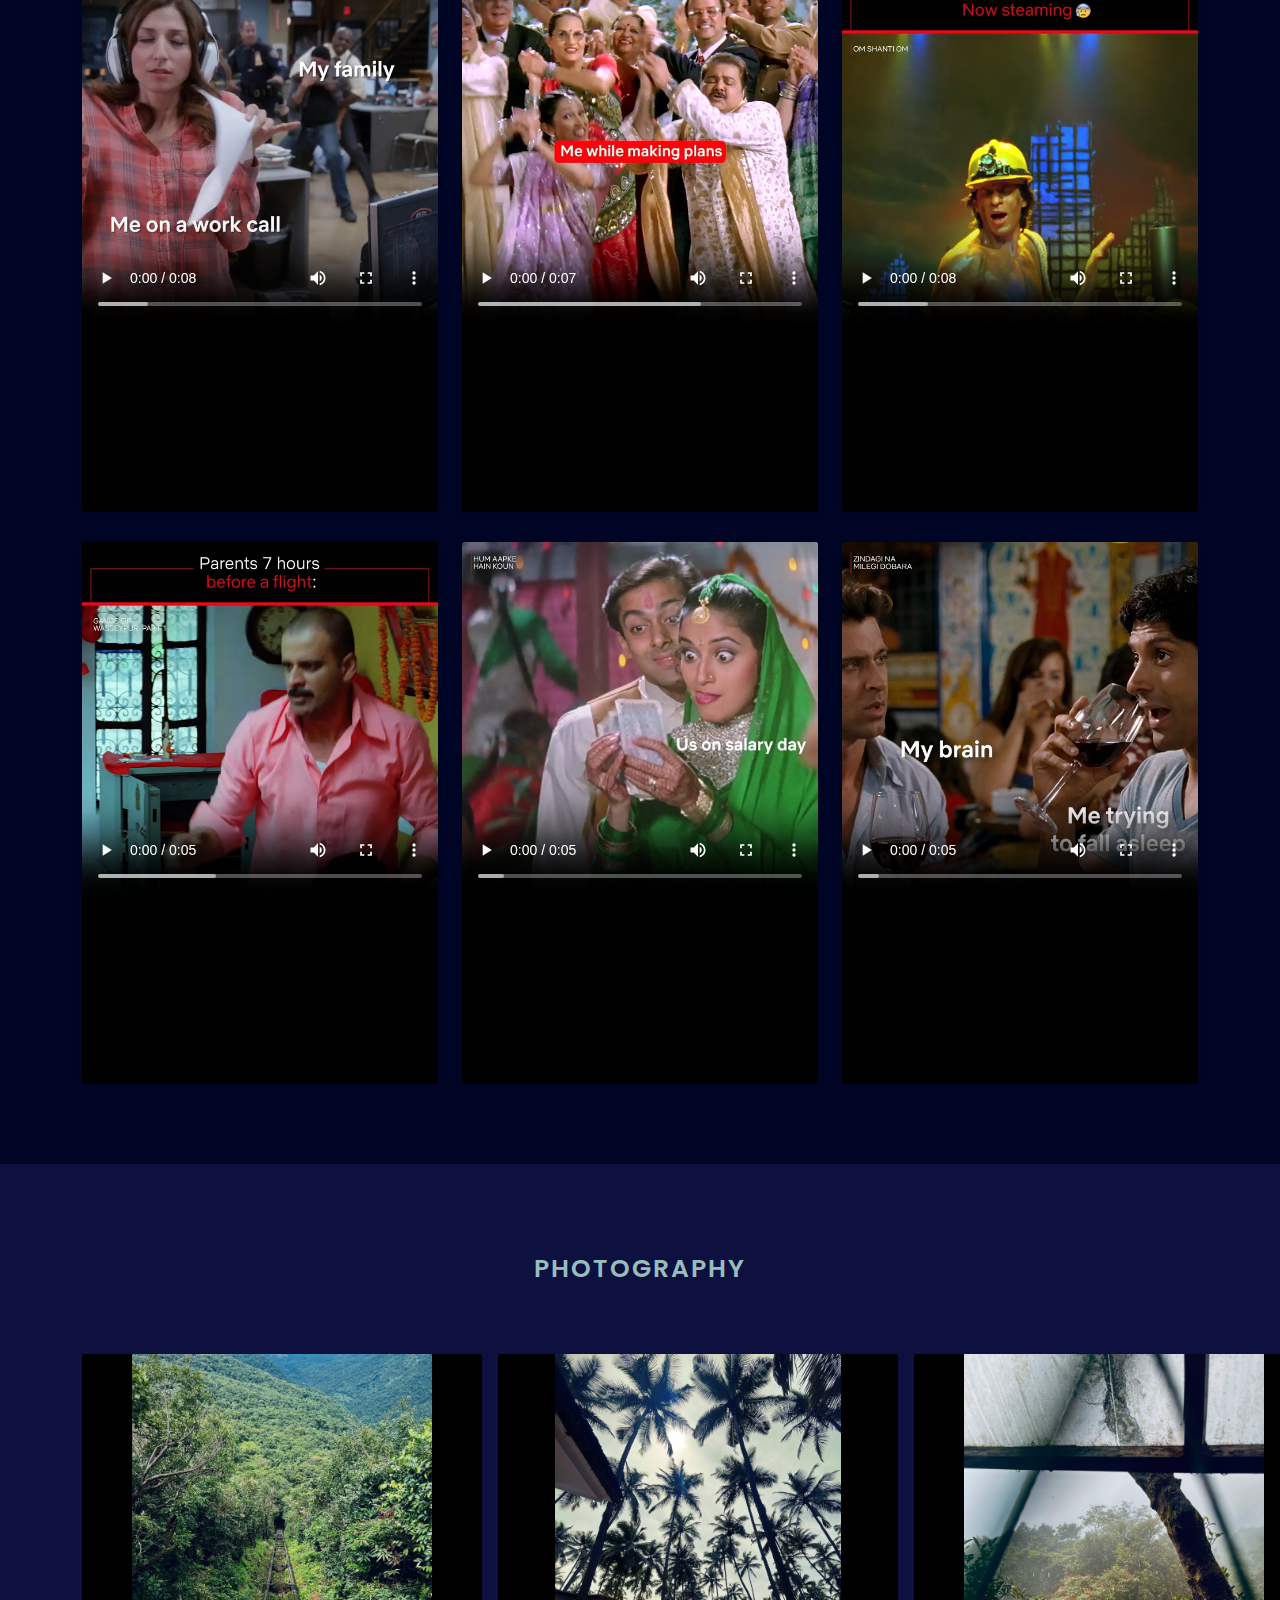
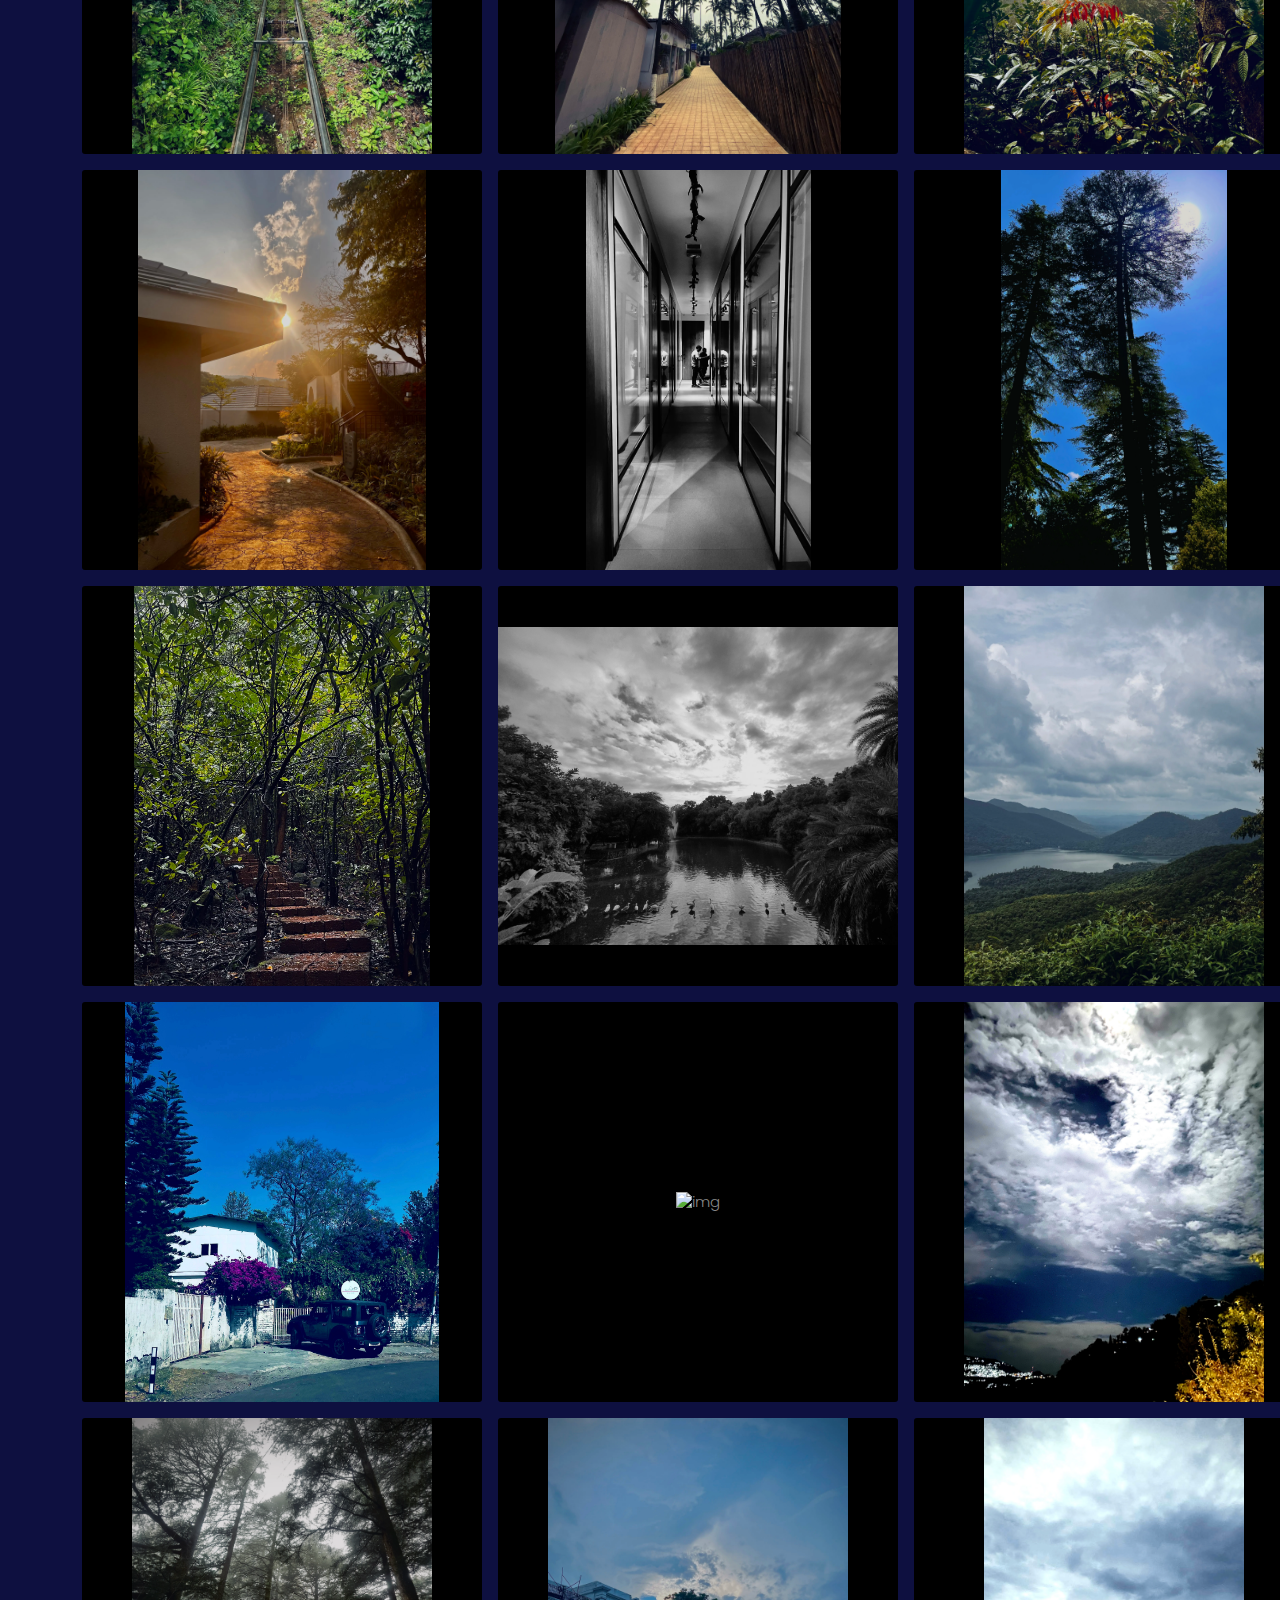
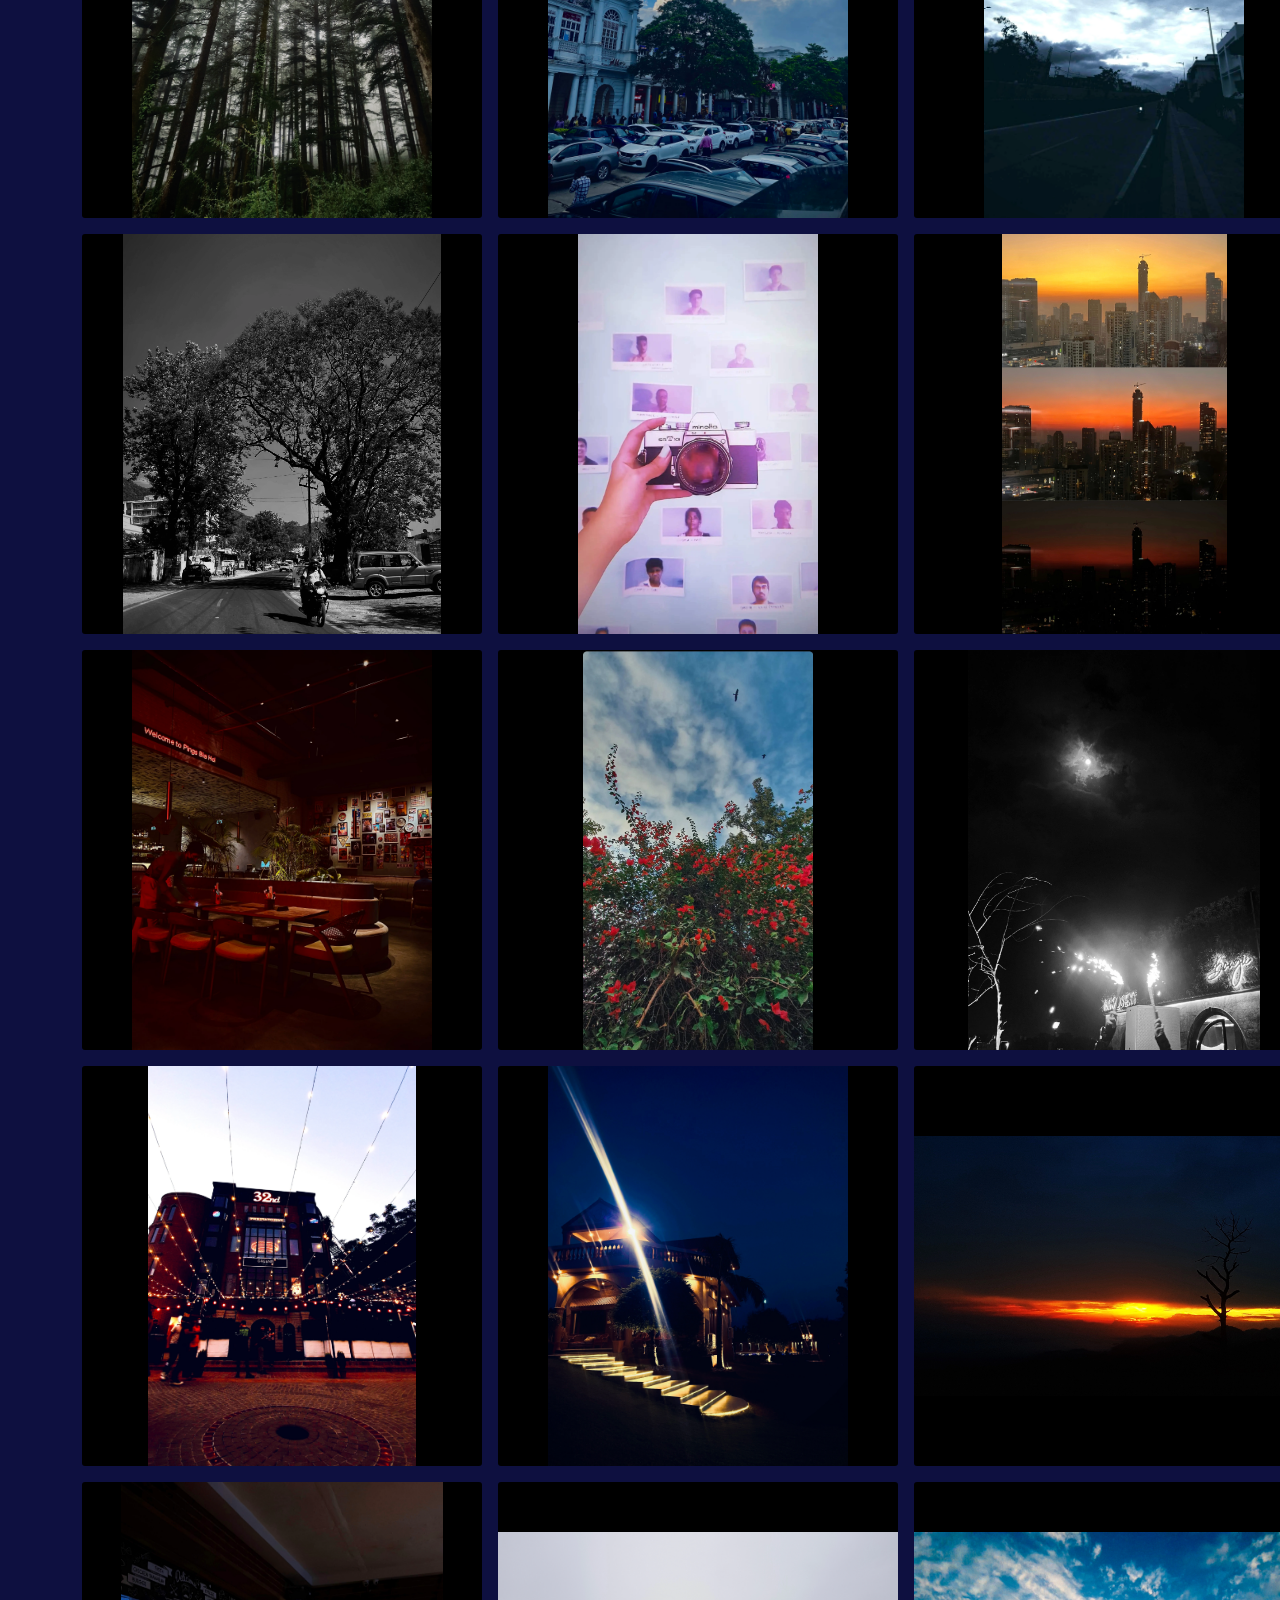
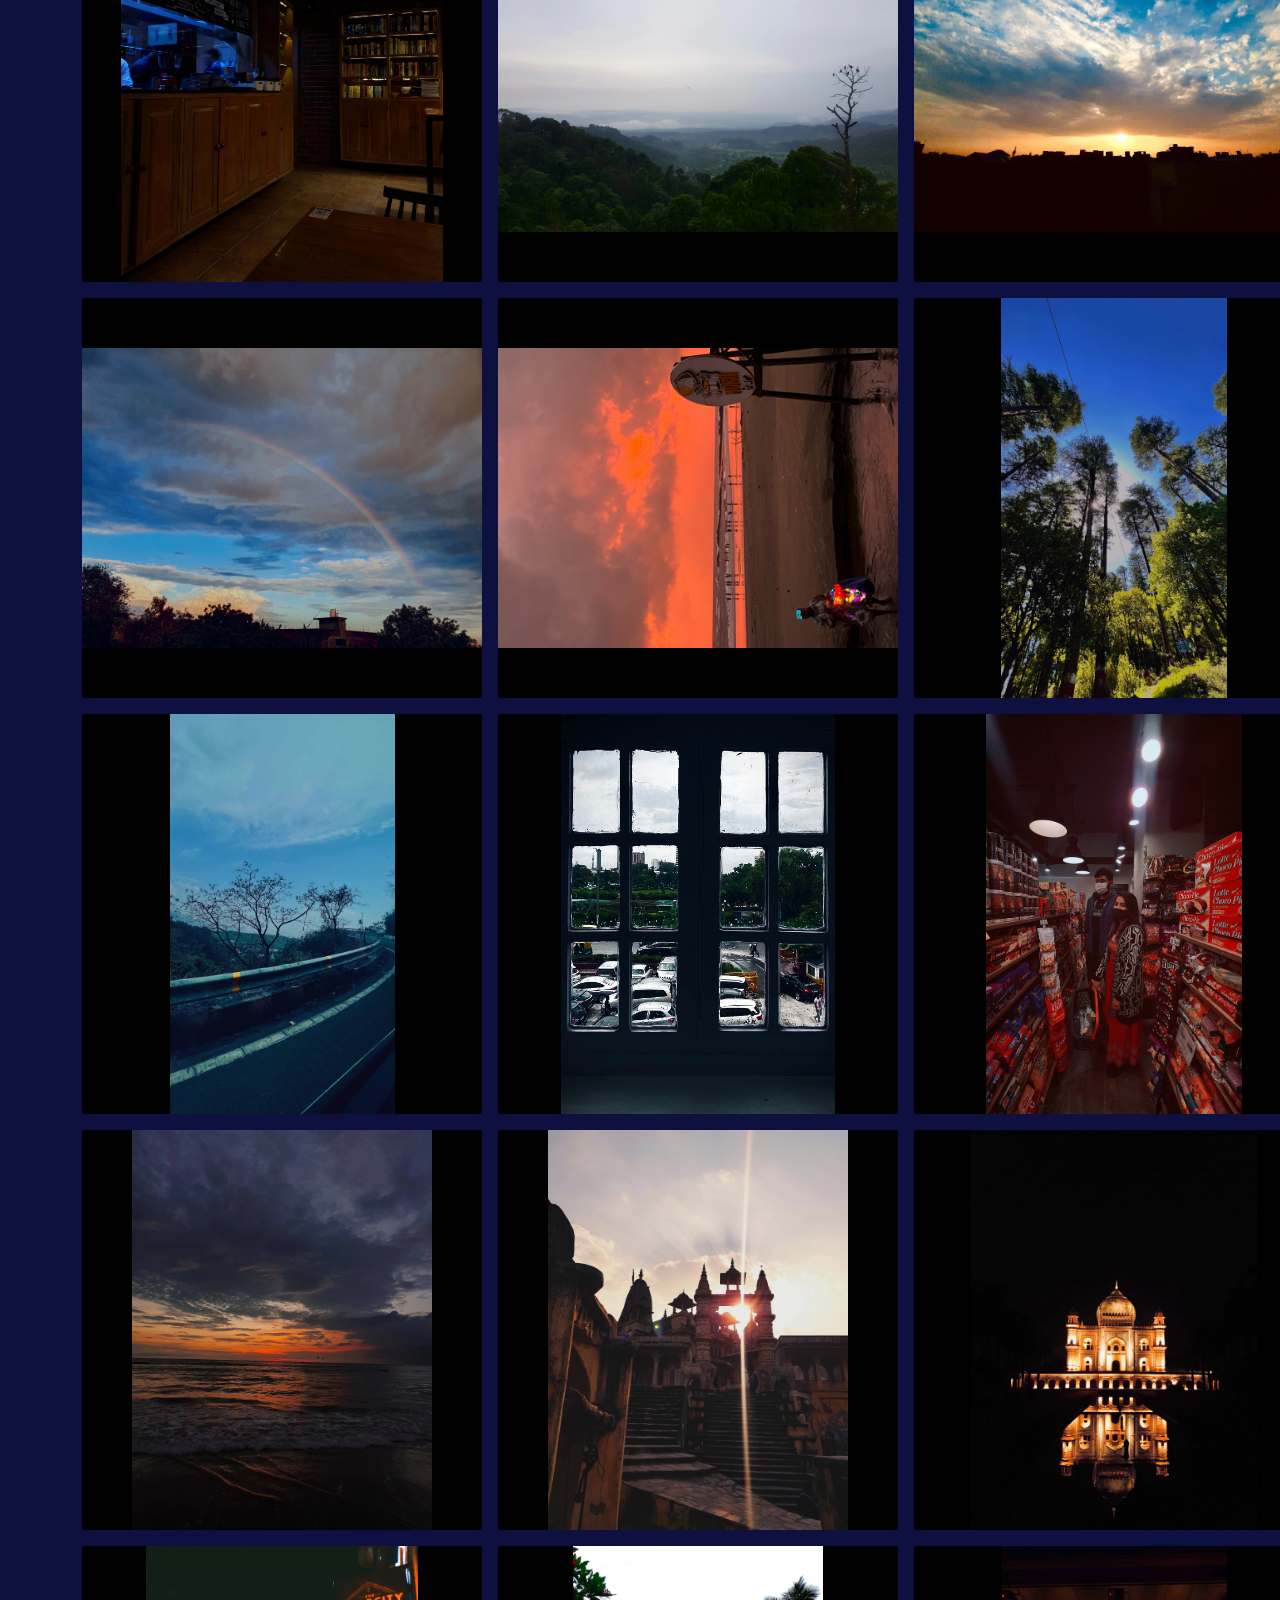
==== commit bf6b4910: "add photography section" ====
--- a/index.html
+++ b/index.html
@@ -61,7 +61,7 @@
             <li>
               <a class="nav-link scrollto" href="#portfolio">Portfolio</a>
             </li>
-            <li><a class="nav-link scrollto" href="#journal">(A)musing</a></li>
+            <li><a class="nav-link scrollto" href="#journal">Photography</a></li>
             <!-- <li class="dropdown"><a href="#"><span>Drop Down</span> <i class="bi bi-chevron-down"></i></a>
             <ul>
               <li><a href="#">Drop Down 1</a></li>
@@ -662,64 +662,451 @@
       <div id="journal" class="text-left paddsection">
         <div class="container">
           <div class="section-title text-center">
-            <h2>(A)musing</h2>
+            <h2>Photography</h2>
           </div>
         </div>
 
         <div class="container">
           <div class="journal-block">
-            <div class="row">
-              <div class="col-lg-4 col-md-6">
-                <div class="journal-info">
-                  <a href="blog-single.html"
-                    ><img
-                      src="assets/img/blog-post-1.jpg"
-                      class="img-responsive"
-                      alt="img"
-                  /></a>
-
-                  <div class="journal-txt">
-                    <h4><a href="blog-single.html">Text Content 1</a></h4>
-                    <p class="separator">Small summary of the content</p>
-                  </div>
-                </div>
-              </div>
-
-              <div class="col-lg-4 col-md-6">
-                <div class="journal-info">
-                  <a href="blog-single.html"
-                    ><img
-                      src="assets/img/blog-post-2.jpg"
-                      class="img-responsive"
-                      alt="img"
-                  /></a>
-
-                  <div class="journal-txt">
-                    <h4>
-                      <a href="blog-single.html">Text Content 2</a>
-                    </h4>
-                    <p class="separator">Small summary of the content</p>
-                  </div>
-                </div>
-              </div>
-
-              <div class="col-lg-4 col-md-6">
-                <div class="journal-info">
-                  <a href="blog-single.html"
-                    ><img
-                      src="assets/img/blog-post-3.jpg"
-                      class="img-responsive"
-                      alt="img"
-                  /></a>
-
-                  <div class="journal-txt">
-                    <h4>
-                      <a href="blog-single.html">Text Content 3</a>
-                    </h4>
-                    <p class="separator">Small summary of the content</p>
-                  </div>
-                </div>
-              </div>
+            <div class="journal-items">
+              
+              <div class="col-lg-4 col-md-6">
+                <div class="journal-info">
+                  <img
+                      src="assets/photography/1.webp"
+                      class="img-responsive"
+                      alt="img"
+                  />
+                </div>
+              </div>
+
+              <div class="col-lg-4 col-md-6">
+                <div class="journal-info">
+                  <img
+                      src="assets/photography/2.webp"
+                      class="img-responsive"
+                      alt="img"
+                  />
+                </div>
+              </div>
+
+              <div class="col-lg-4 col-md-6">
+                <div class="journal-info">
+                  <img
+                      src="assets/photography/3.webp"
+                      class="img-responsive"
+                      alt="img"
+                  />
+                </div>
+              </div>
+  
+              <div class="col-lg-4 col-md-6">
+                <div class="journal-info">
+                  <img
+                      src="assets/photography/4.webp"
+                      class="img-responsive"
+                      alt="img"
+                  />
+                </div>
+              </div>
+
+  
+              <div class="col-lg-4 col-md-6">
+                <div class="journal-info">
+                  <img
+                      src="assets/photography/5.webp"
+                      class="img-responsive"
+                      alt="img"
+                  />
+                </div>
+              </div>
+
+  
+              <div class="col-lg-4 col-md-6">
+                <div class="journal-info">
+                  <img
+                      src="assets/photography/6.webp"
+                      class="img-responsive"
+                      alt="img"
+                  />
+                </div>
+              </div>
+
+  
+              <div class="col-lg-4 col-md-6">
+                <div class="journal-info">
+                  <img
+                      src="assets/photography/7.webp"
+                      class="img-responsive"
+                      alt="img"
+                  />
+                </div>
+              </div>
+
+  
+              <div class="col-lg-4 col-md-6">
+                <div class="journal-info">
+                  <img
+                      src="assets/photography/8.webp"
+                      class="img-responsive"
+                      alt="img"
+                  />
+                </div>
+              </div>
+
+  
+              <div class="col-lg-4 col-md-6">
+                <div class="journal-info">
+                  <img
+                      src="assets/photography/9.webp"
+                      class="img-responsive"
+                      alt="img"
+                  />
+                </div>
+              </div>
+
+  
+              <div class="col-lg-4 col-md-6">
+                <div class="journal-info">
+                  <img
+                      src="assets/photography/10.webp"
+                      class="img-responsive"
+                      alt="img"
+                  />
+                </div>
+              </div>
+
+  
+              <div class="col-lg-4 col-md-6">
+                <div class="journal-info">
+                  <img
+                      src="assets/photography/11.webp"
+                      class="img-responsive"
+                      alt="img"
+                  />
+                </div>
+              </div>
+
+  
+              <div class="col-lg-4 col-md-6">
+                <div class="journal-info">
+                  <img
+                      src="assets/photography/12.webp"
+                      class="img-responsive"
+                      alt="img"
+                  />
+                </div>
+              </div>
+
+  
+              <div class="col-lg-4 col-md-6">
+                <div class="journal-info">
+                  <img
+                      src="assets/photography/13.webp"
+                      class="img-responsive"
+                      alt="img"
+                  />
+                </div>
+              </div>
+
+  
+              <div class="col-lg-4 col-md-6">
+                <div class="journal-info">
+                  <img
+                      src="assets/photography/14.webp"
+                      class="img-responsive"
+                      alt="img"
+                  />
+                </div>
+              </div>
+
+  
+              <div class="col-lg-4 col-md-6">
+                <div class="journal-info">
+                  <img
+                      src="assets/photography/15.webp"
+                      class="img-responsive"
+                      alt="img"
+                  />
+                </div>
+              </div>
+
+  
+              <div class="col-lg-4 col-md-6">
+                <div class="journal-info">
+                  <img
+                      src="assets/photography/16.webp"
+                      class="img-responsive"
+                      alt="img"
+                  />
+                </div>
+
+              </div>
+  
+              <div class="col-lg-4 col-md-6">
+                <div class="journal-info">
+                  <img
+                      src="assets/photography/17.webp"
+                      class="img-responsive"
+                      alt="img"
+                  />
+                </div>
+              </div>
+
+  
+              <div class="col-lg-4 col-md-6">
+                <div class="journal-info">
+                  <img
+                      src="assets/photography/18.webp"
+                      class="img-responsive"
+                      alt="img"
+                  />
+                </div>
+              </div>
+
+  
+              <div class="col-lg-4 col-md-6">
+                <div class="journal-info">
+                  <img
+                      src="assets/photography/19.webp"
+                      class="img-responsive"
+                      alt="img"
+                  />
+                </div>
+              </div>
+
+  
+              <div class="col-lg-4 col-md-6">
+                <div class="journal-info">
+                  <img
+                      src="assets/photography/20.webp"
+                      class="img-responsive"
+                      alt="img"
+                  />
+                </div>
+              </div>
+
+  
+              <div class="col-lg-4 col-md-6">
+                <div class="journal-info">
+                  <img
+                      src="assets/photography/21.webp"
+                      class="img-responsive"
+                      alt="img"
+                  />
+                </div>
+              </div>
+
+  
+              <div class="col-lg-4 col-md-6">
+                <div class="journal-info">
+                  <img
+                      src="assets/photography/22.webp"
+                      class="img-responsive"
+                      alt="img"
+                  />
+                </div>
+              </div>
+
+  
+              <div class="col-lg-4 col-md-6">
+                <div class="journal-info">
+                  <img
+                      src="assets/photography/23.webp"
+                      class="img-responsive"
+                      alt="img"
+                  />
+                </div>
+              </div>
+
+  
+              <div class="col-lg-4 col-md-6">
+                <div class="journal-info">
+                  <img
+                      src="assets/photography/24.webp"
+                      class="img-responsive"
+                      alt="img"
+                  />
+                </div>
+              </div>
+
+  
+              <div class="col-lg-4 col-md-6">
+                <div class="journal-info">
+                  <img
+                      src="assets/photography/25.webp"
+                      class="img-responsive"
+                      alt="img"
+                  />
+                </div>
+              </div>
+
+  
+              <div class="col-lg-4 col-md-6">
+                <div class="journal-info">
+                  <img
+                      src="assets/photography/26.webp"
+                      class="img-responsive"
+                      alt="img"
+                  />
+                </div>
+              </div>
+
+  
+              <div class="col-lg-4 col-md-6">
+                <div class="journal-info">
+                  <img
+                      src="assets/photography/27.webp"
+                      class="img-responsive"
+                      alt="img"
+                  />
+                </div>
+              </div>
+
+  
+              <div class="col-lg-4 col-md-6">
+                <div class="journal-info">
+                  <img
+                      src="assets/photography/28.webp"
+                      class="img-responsive"
+                      alt="img"
+                  />
+                </div>
+
+              </div>
+  
+              <div class="col-lg-4 col-md-6">
+                <div class="journal-info">
+                  <img
+                      src="assets/photography/29.webp"
+                      class="img-responsive"
+                      alt="img"
+                  />
+                </div>
+              </div>
+
+  
+              <div class="col-lg-4 col-md-6">
+                <div class="journal-info">
+                  <img
+                      src="assets/photography/30.webp"
+                      class="img-responsive"
+                      alt="img"
+                  />
+                </div>
+              </div>
+
+  
+              <div class="col-lg-4 col-md-6">
+                <div class="journal-info">
+                  <img
+                      src="assets/photography/31.webp"
+                      class="img-responsive"
+                      alt="img"
+                  />
+                </div>
+              </div>
+
+  
+              <div class="col-lg-4 col-md-6">
+                <div class="journal-info">
+                  <img
+                      src="assets/photography/32.webp"
+                      class="img-responsive"
+                      alt="img"
+                  />
+                </div>
+              </div>
+
+  
+              <div class="col-lg-4 col-md-6">
+                <div class="journal-info">
+                  <img
+                      src="assets/photography/33.webp"
+                      class="img-responsive"
+                      alt="img"
+                  />
+                </div>
+
+              </div>
+  
+              <div class="col-lg-4 col-md-6">
+                <div class="journal-info">
+                  <img
+                      src="assets/photography/34.webp"
+                      class="img-responsive"
+                      alt="img"
+                  />
+                </div>
+              </div>
+
+  
+              <div class="col-lg-4 col-md-6">
+                <div class="journal-info">
+                  <img
+                      src="assets/photography/35.webp"
+                      class="img-responsive"
+                      alt="img"
+                  />
+                </div>
+              </div>
+
+  
+              <div class="col-lg-4 col-md-6">
+                <div class="journal-info">
+                  <img
+                      src="assets/photography/36.webp"
+                      class="img-responsive"
+                      alt="img"
+                  />
+                </div>
+              </div>
+
+  
+              <div class="col-lg-4 col-md-6">
+                <div class="journal-info">
+                  <img
+                      src="assets/photography/37.webp"
+                      class="img-responsive"
+                      alt="img"
+                  />
+                </div>
+              </div>
+
+  
+              <div class="col-lg-4 col-md-6">
+                <div class="journal-info">
+                  <img
+                      src="assets/photography/38.webp"
+                      class="img-responsive"
+                      alt="img"
+                  />
+                </div>
+              </div>
+
+  
+              <div class="col-lg-4 col-md-6">
+                <div class="journal-info">
+                  <img
+                      src="assets/photography/39.webp"
+                      class="img-responsive"
+                      alt="img"
+                  />
+                </div>
+
+              </div>
+  
+              <div class="col-lg-4 col-md-6">
+                <div class="journal-info">
+                  <img
+                      src="assets/photography/40.webp"
+                      class="img-responsive"
+                      alt="img"
+                  />
+                </div>
+              </div>
+            </div>
+
             </div>
           </div>
         </div>
--- a/assets/css/style.css
+++ b/assets/css/style.css
@@ -391,7 +391,7 @@
   left: 15px;
   padding: 10px 0;
   border-radius: 10px;
-  background-color: #fff;
+  background-color: #010626;
   overflow-y: auto;
   transition: 0.3s;
 }
@@ -400,7 +400,7 @@
 .navbar-mobile a:focus {
   padding: 10px 20px;
   font-size: 15px;
-  color: #4b4a4a;
+  color: #ddd;
 }
 
 .navbar-mobile a:hover,
@@ -823,17 +823,48 @@
 }
 
 #journal .journal-block {
-  display: inline-block;
+  display: flex;
+  flex-wrap: wrap;
   height: auto;
   width: 100%;
 }
 
+.journal-items {
+  display: grid;
+  grid-template-columns: 1fr 1fr 1fr;
+  flex-wrap: wrap;
+  justify-content: center;
+  align-items: center;
+  gap: 16px;
+  margin: auto;
+}
+
+
+@media (max-width: 992px) {
+  .journal-items {
+    grid-template-columns: 1fr;
+  }
+}
+
+.journal-info {
+  background-color: #000;
+  border-radius: 3px;
+  height: 400px;
+  width: 400px;
+  object-fit: contain;
+  display: flex;
+  align-items: center;
+  justify-content: center;
+}
+
 #journal .journal-block .journal-info {
   position: relative;
 }
 
-.journal-block .journal-info img {
+.journal-info img {
   max-width: 100%;
+  max-height: 100%;
+  image-resolution: 100dpi;
 }
 
 .journal-block .journal-info .journal-txt {
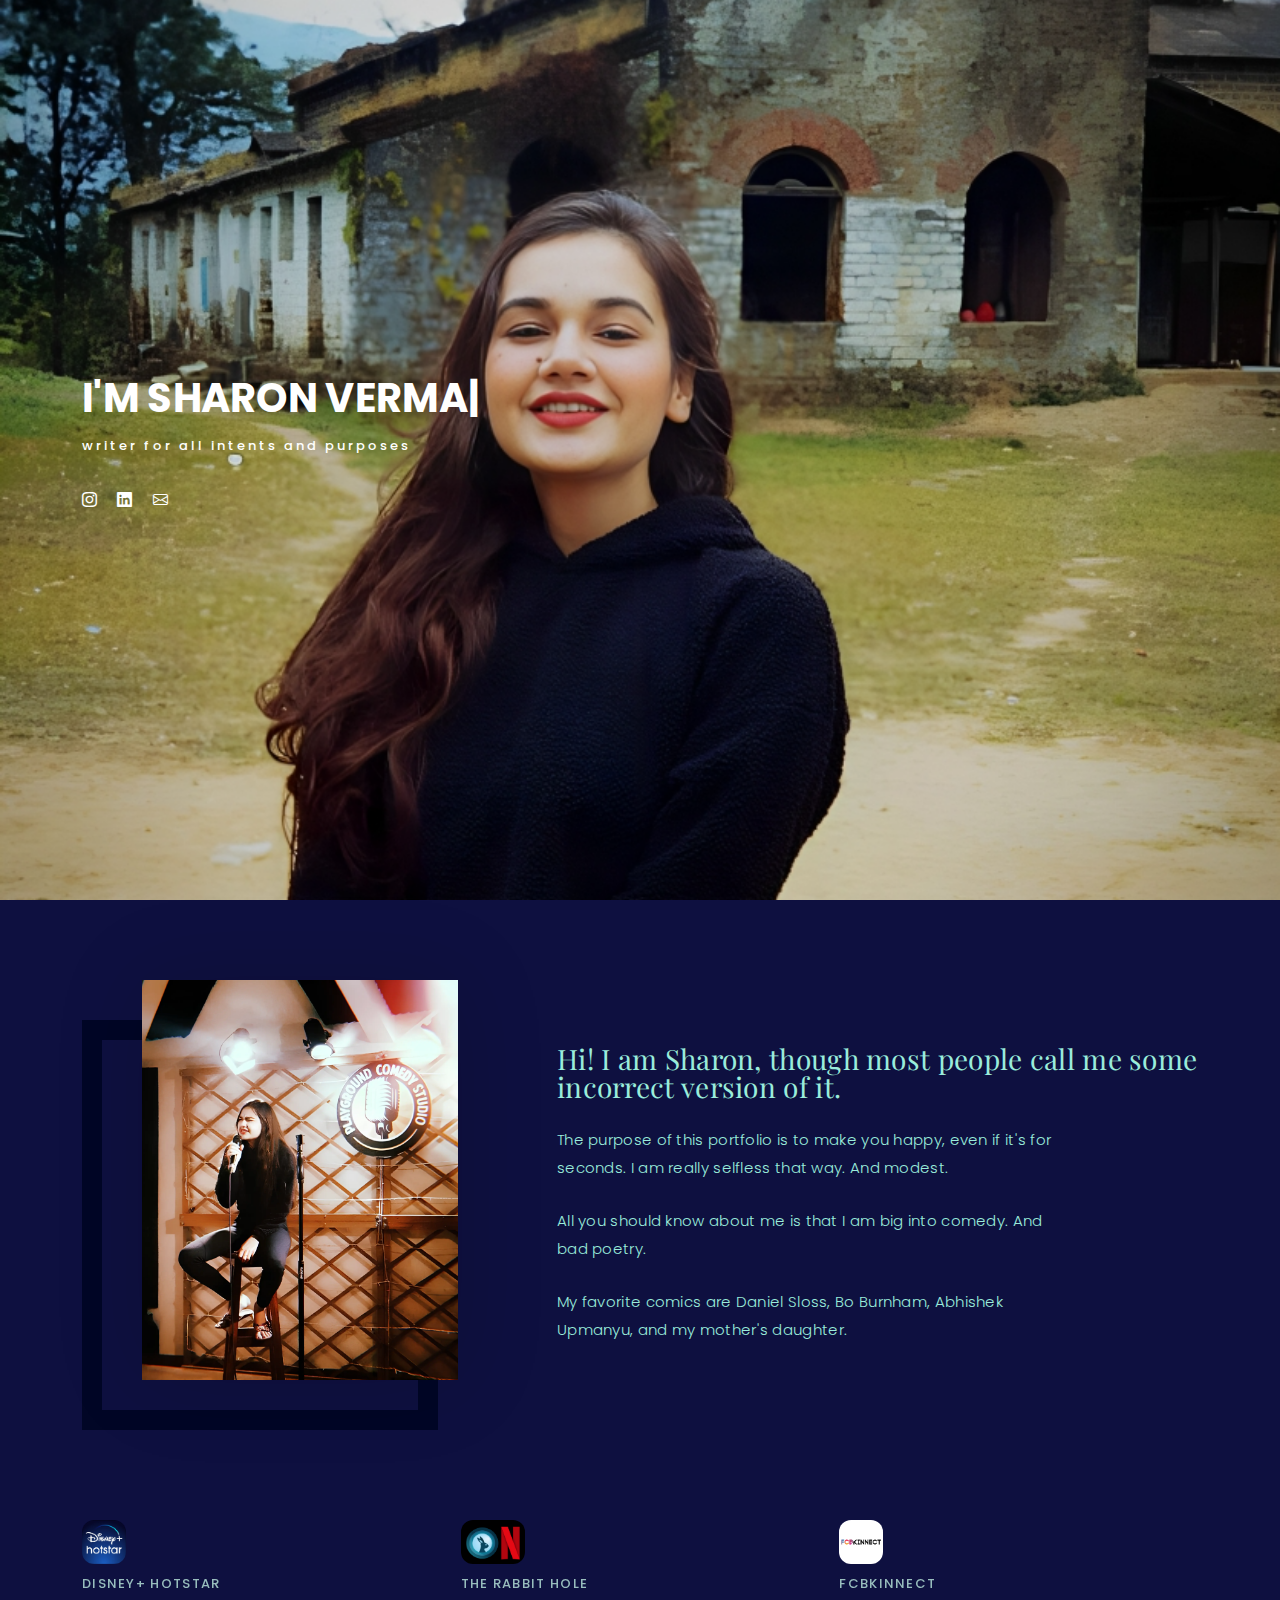
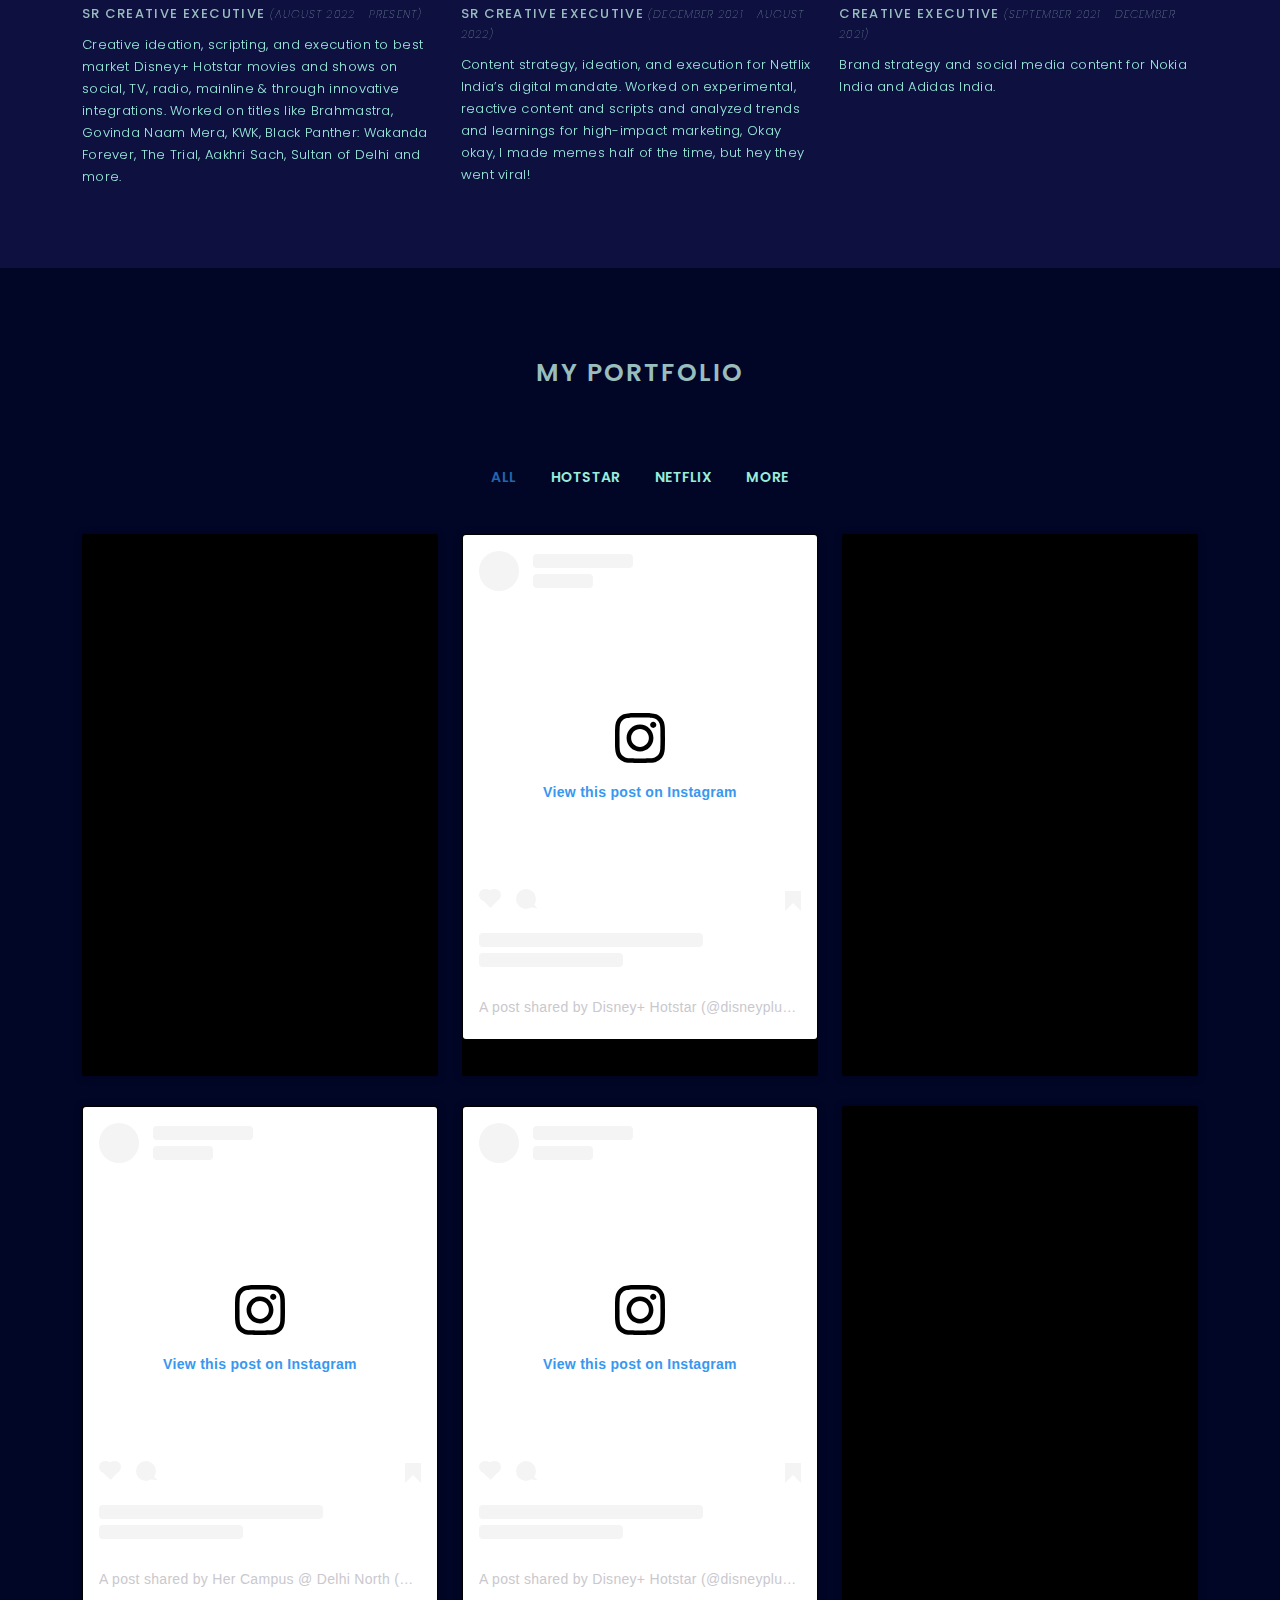
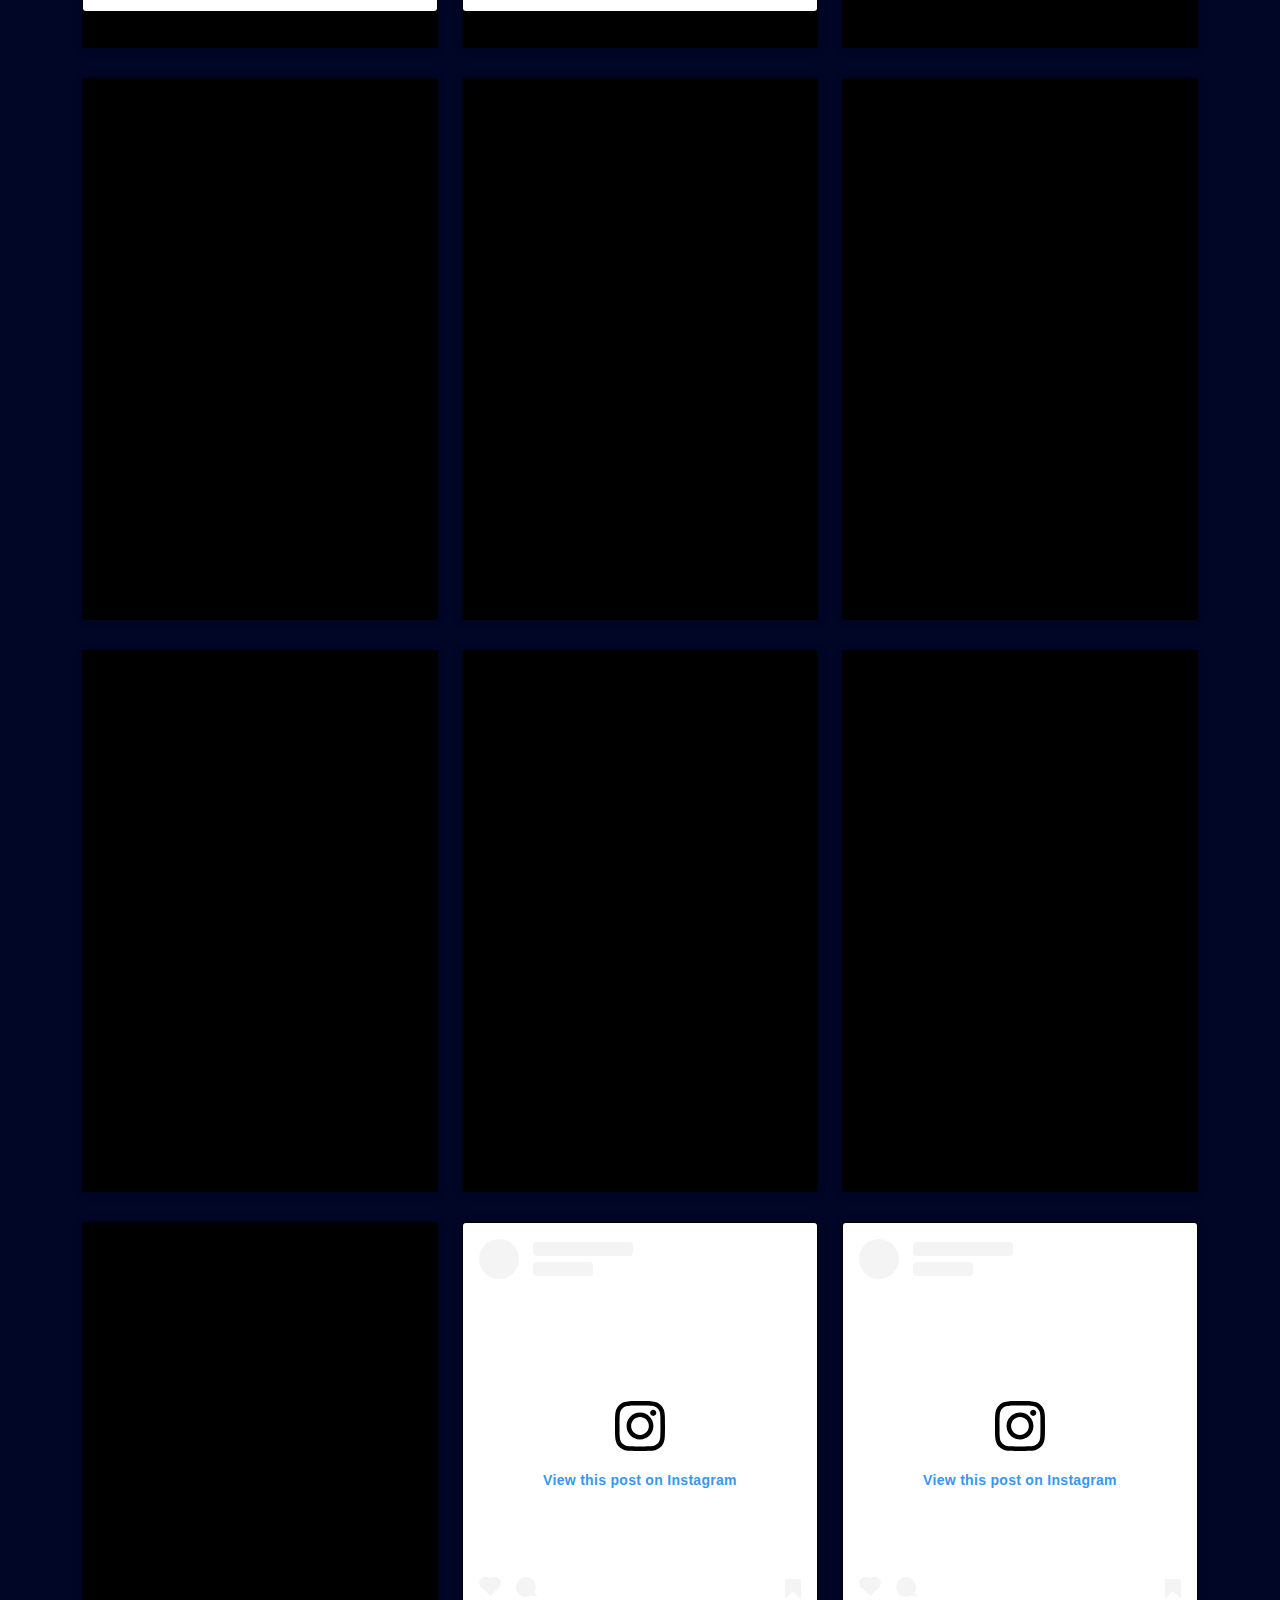
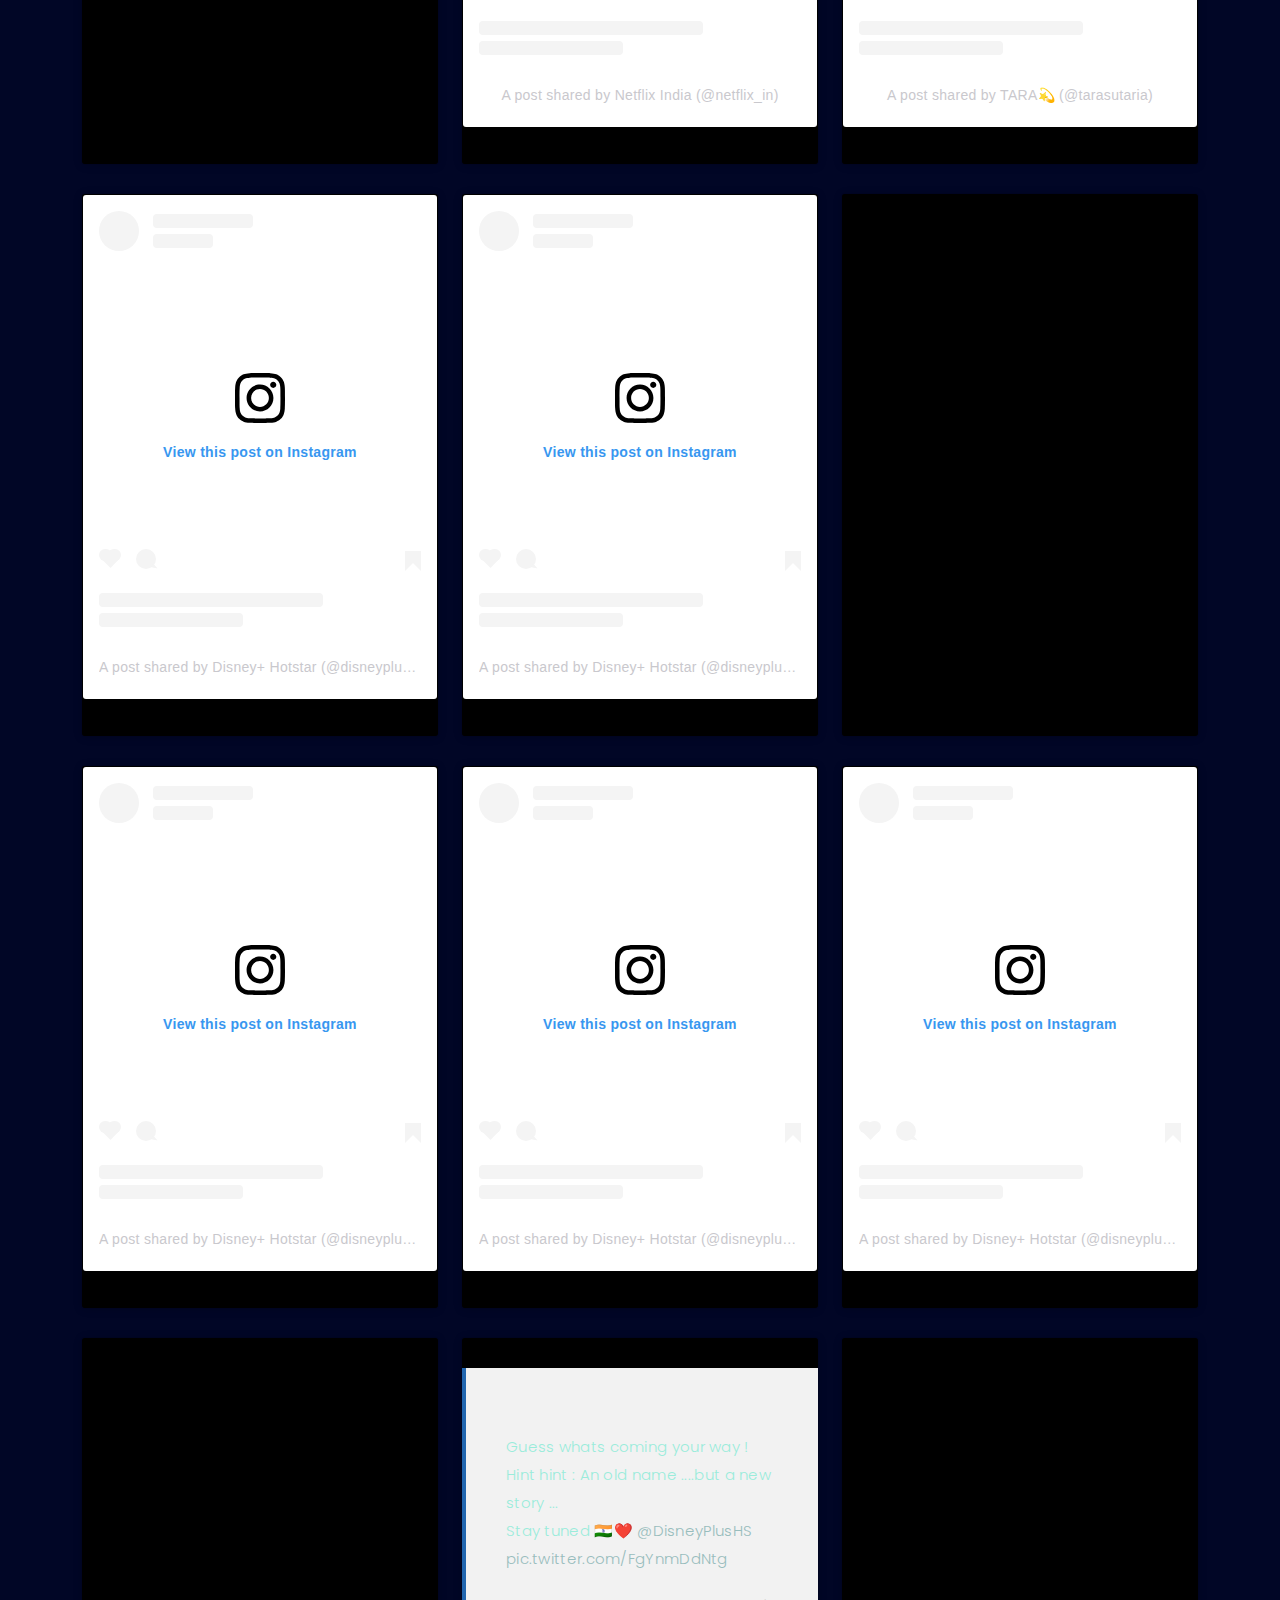
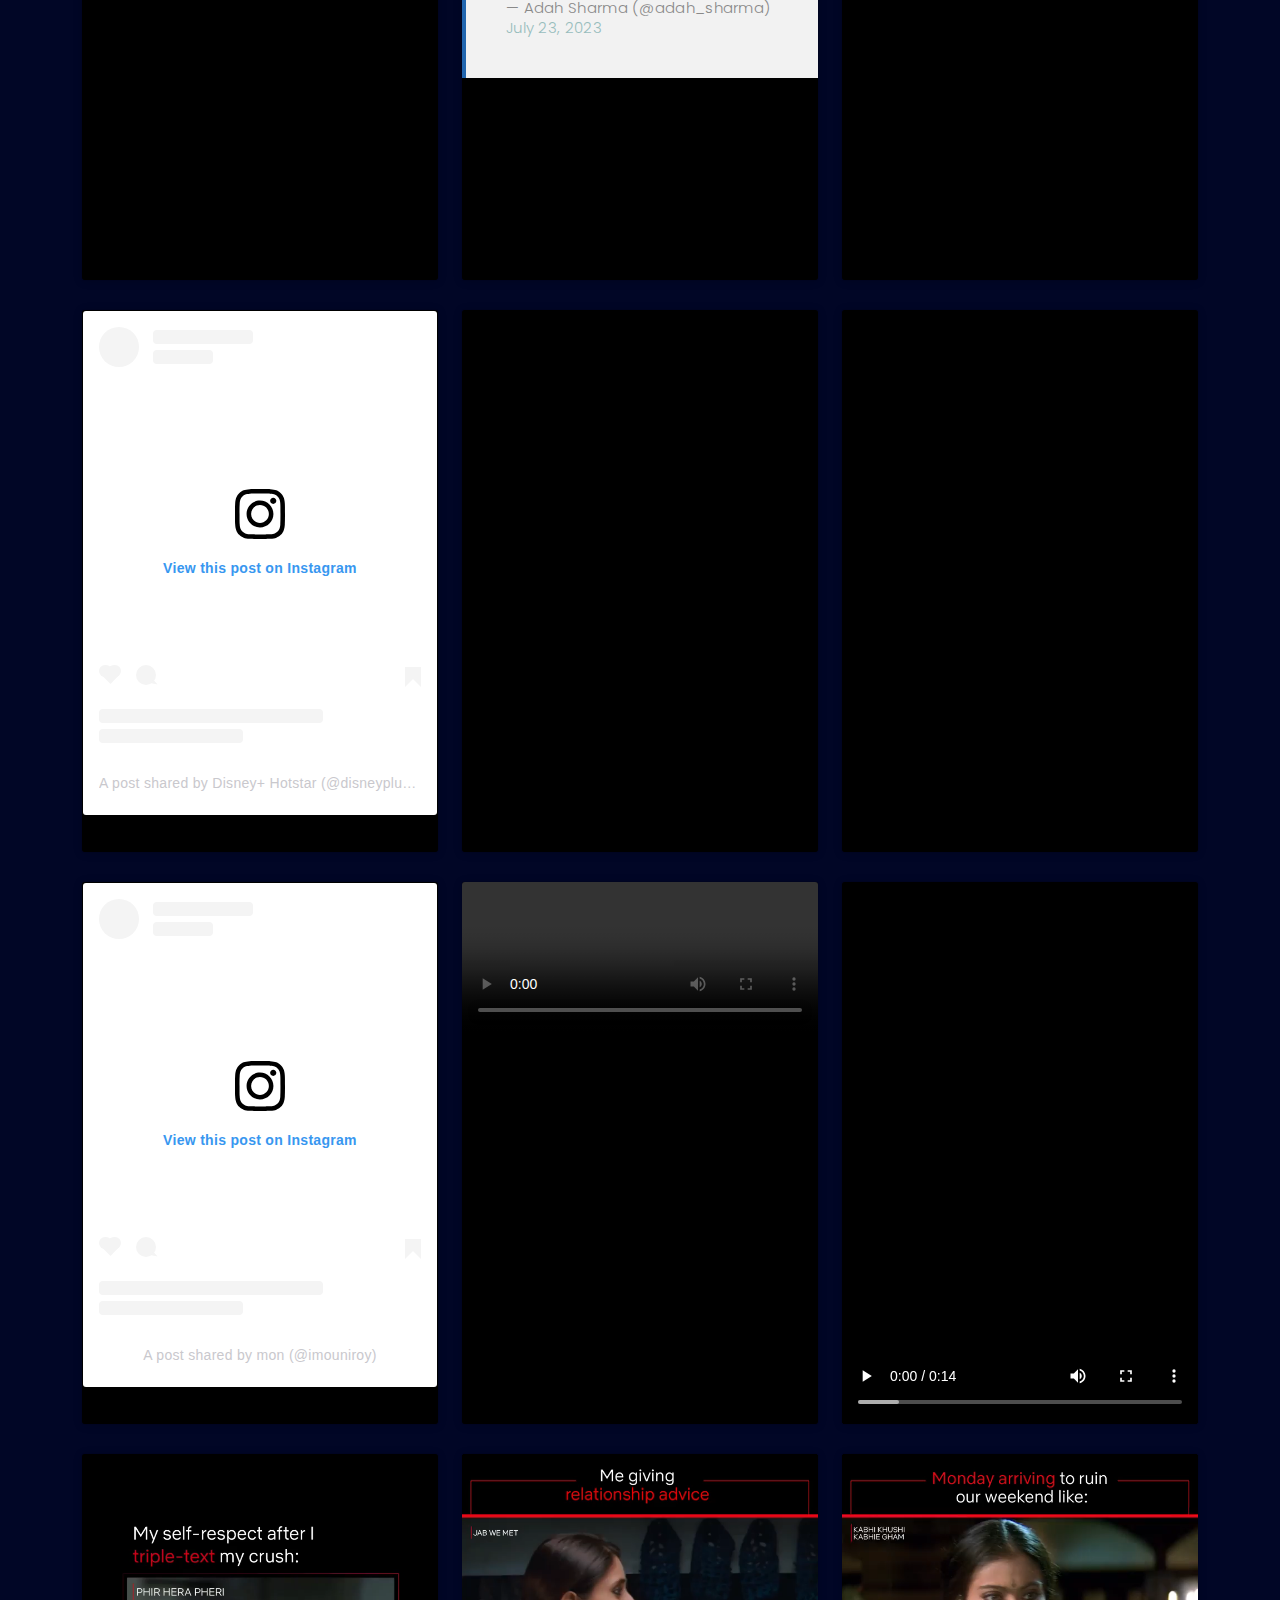
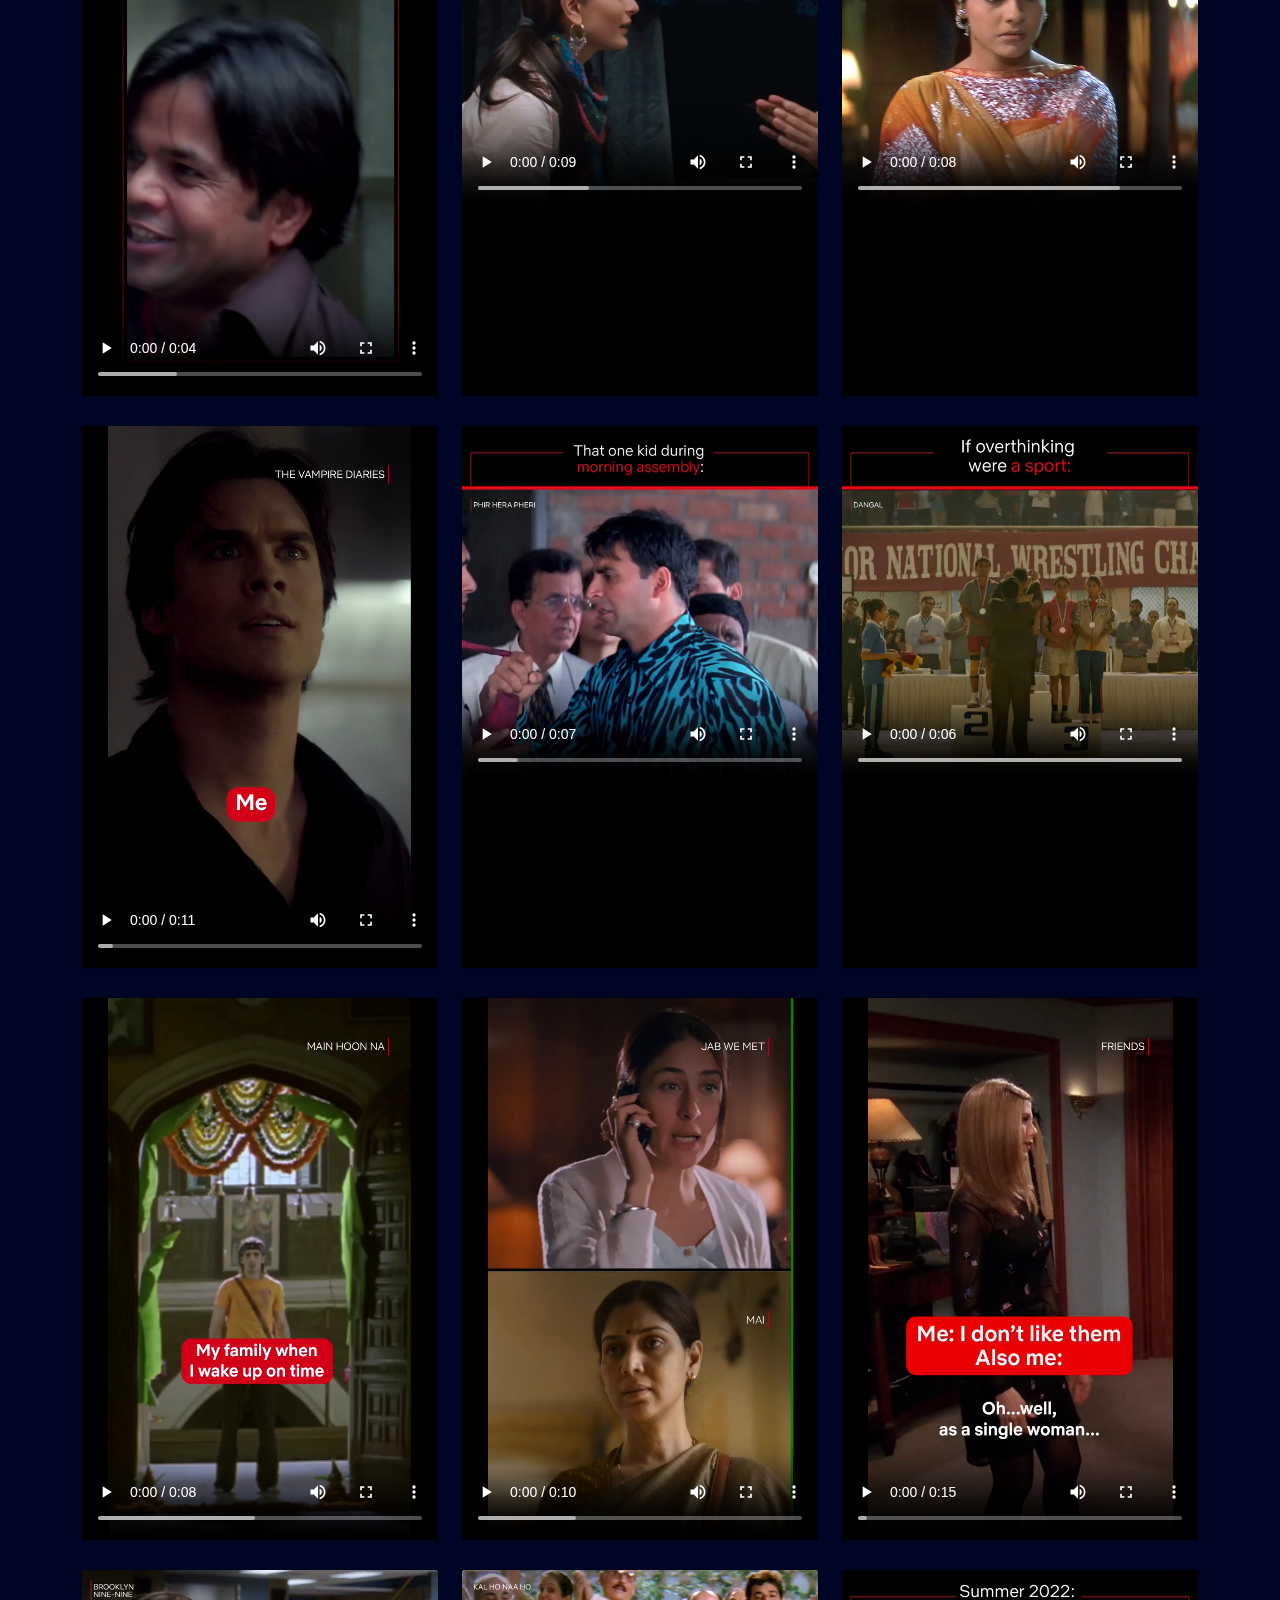
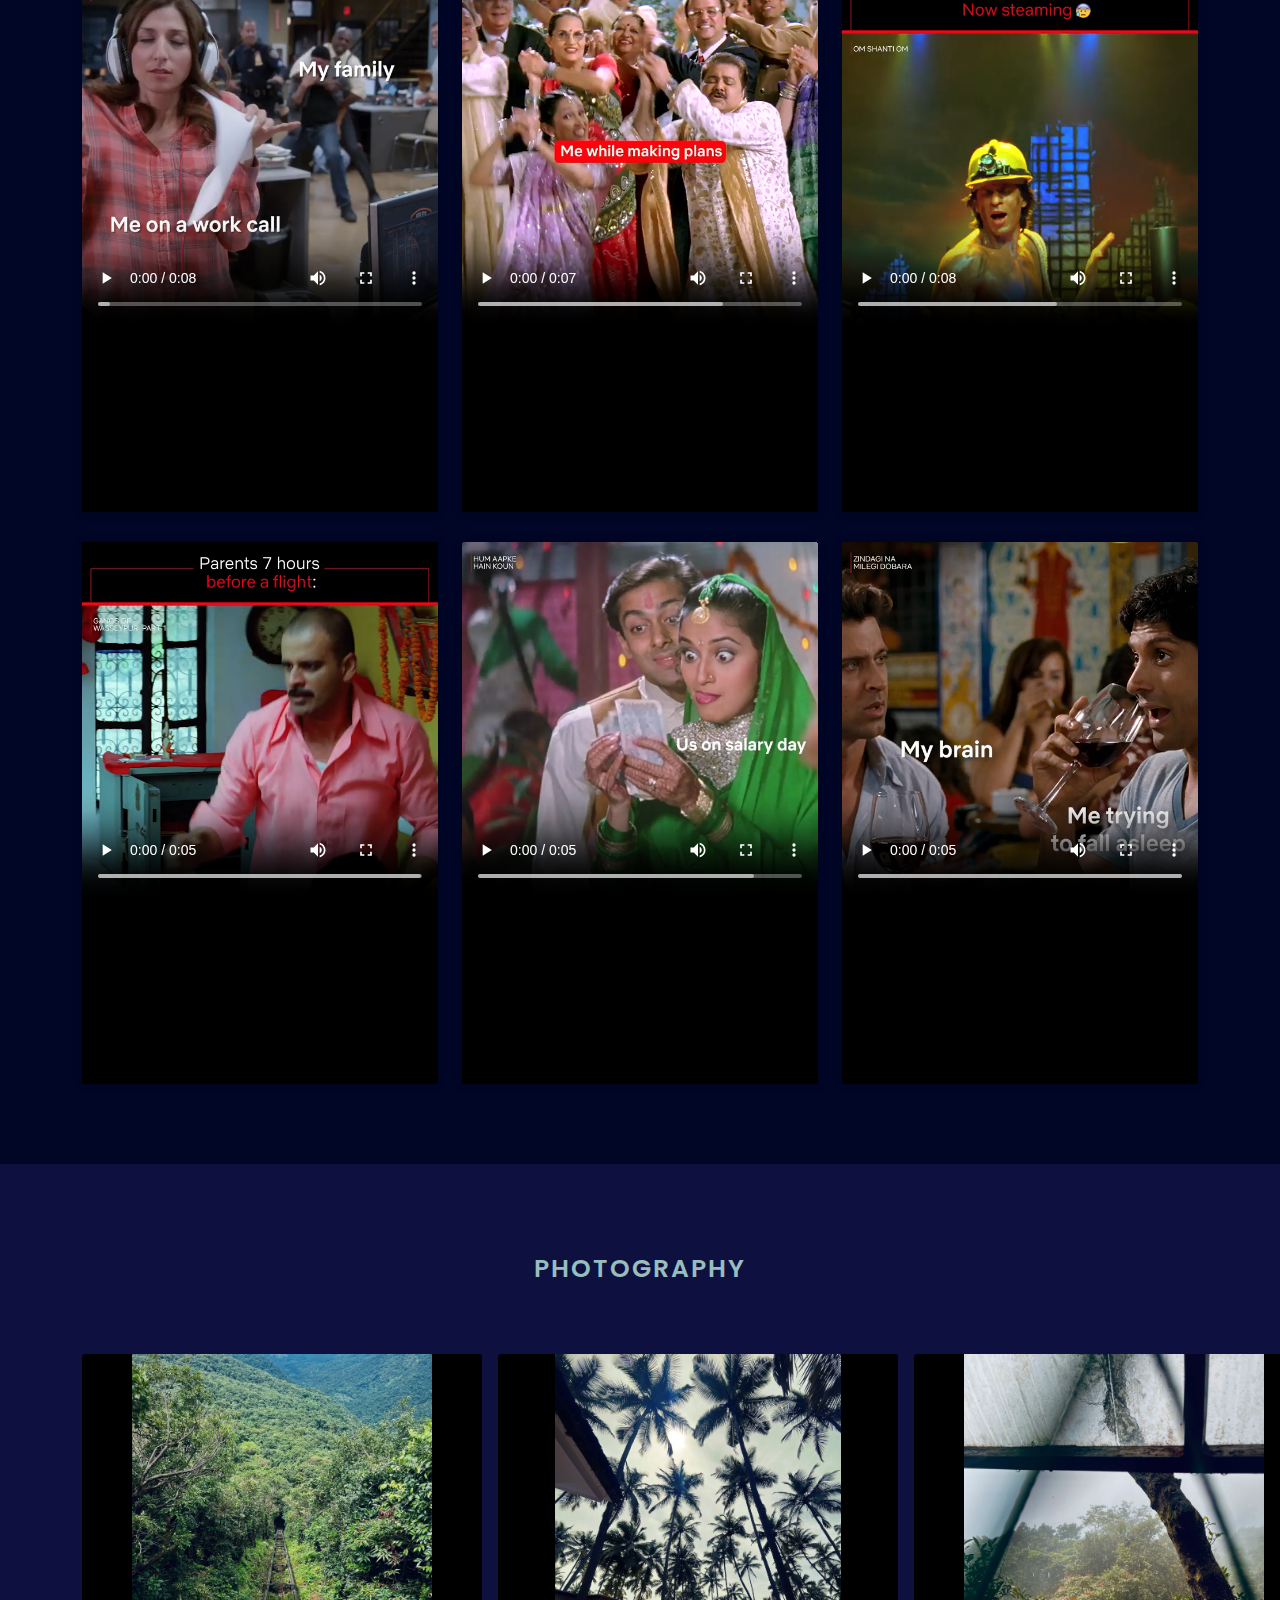
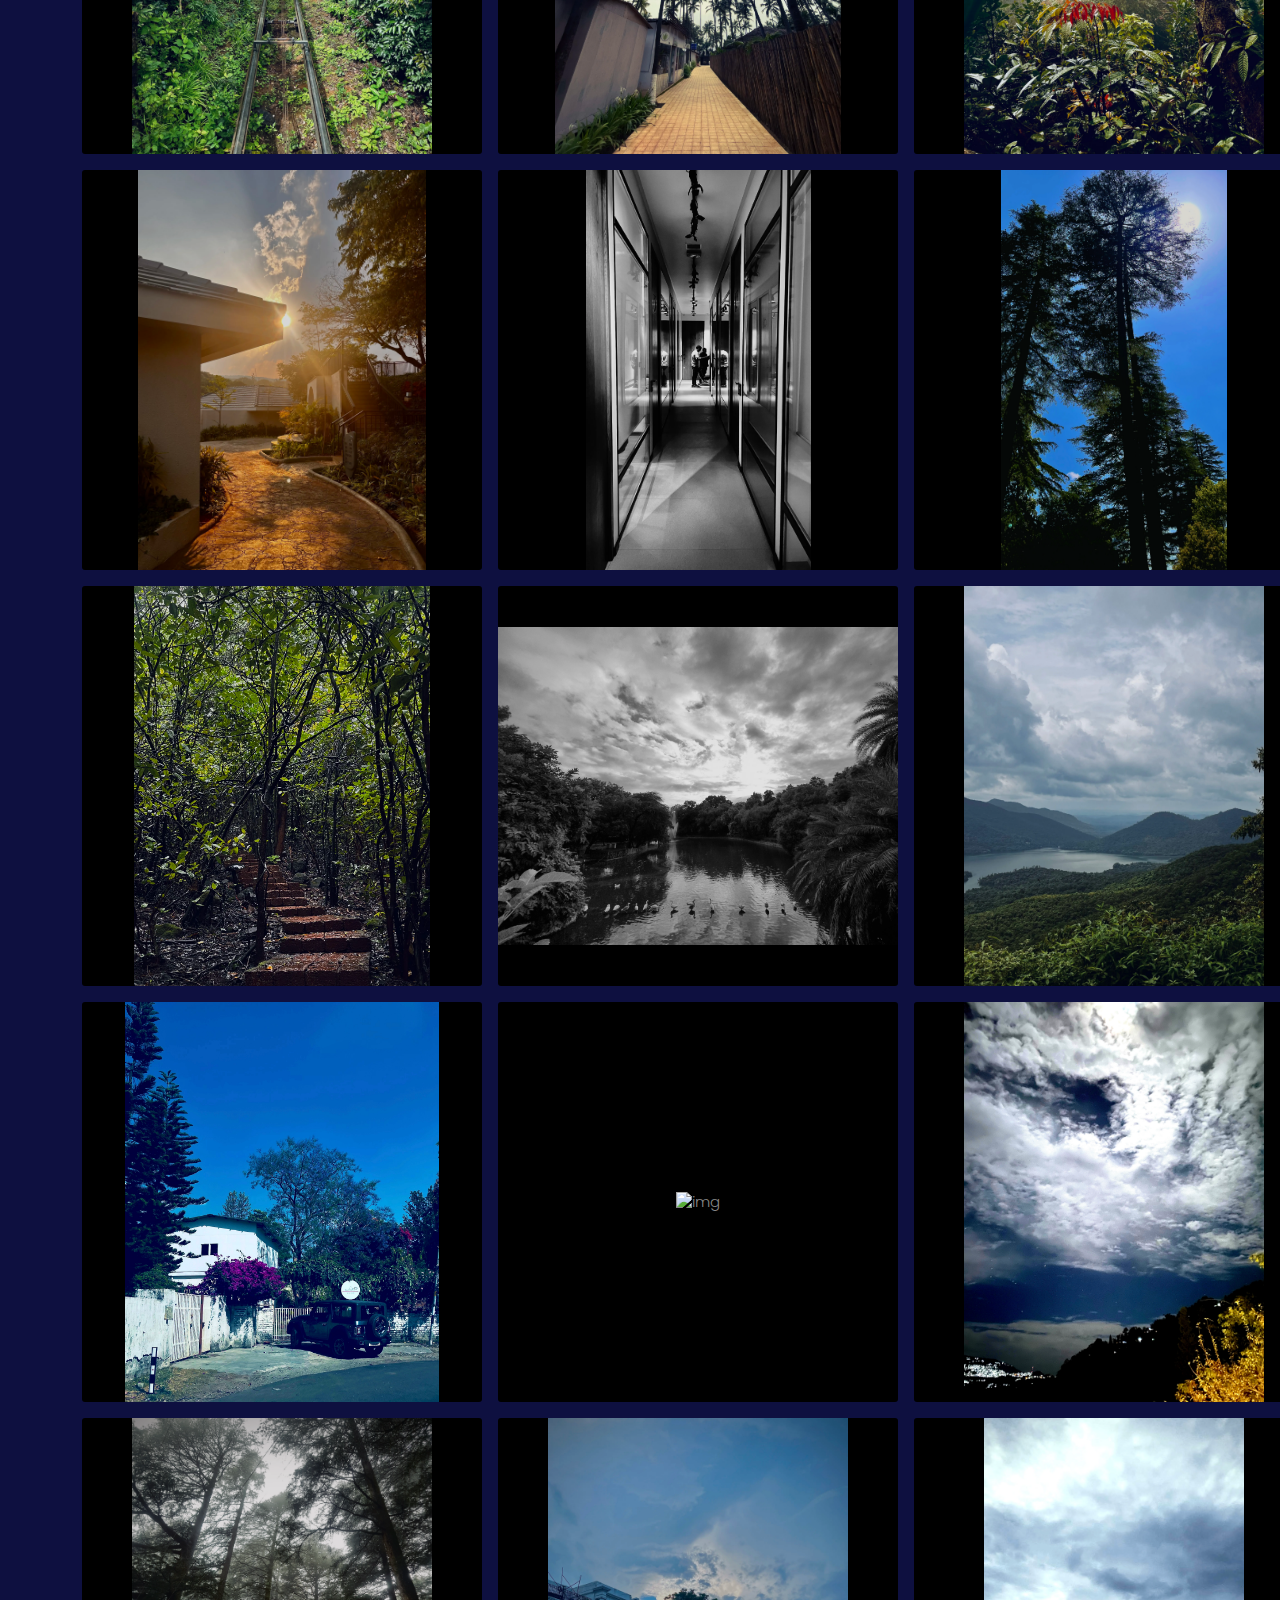
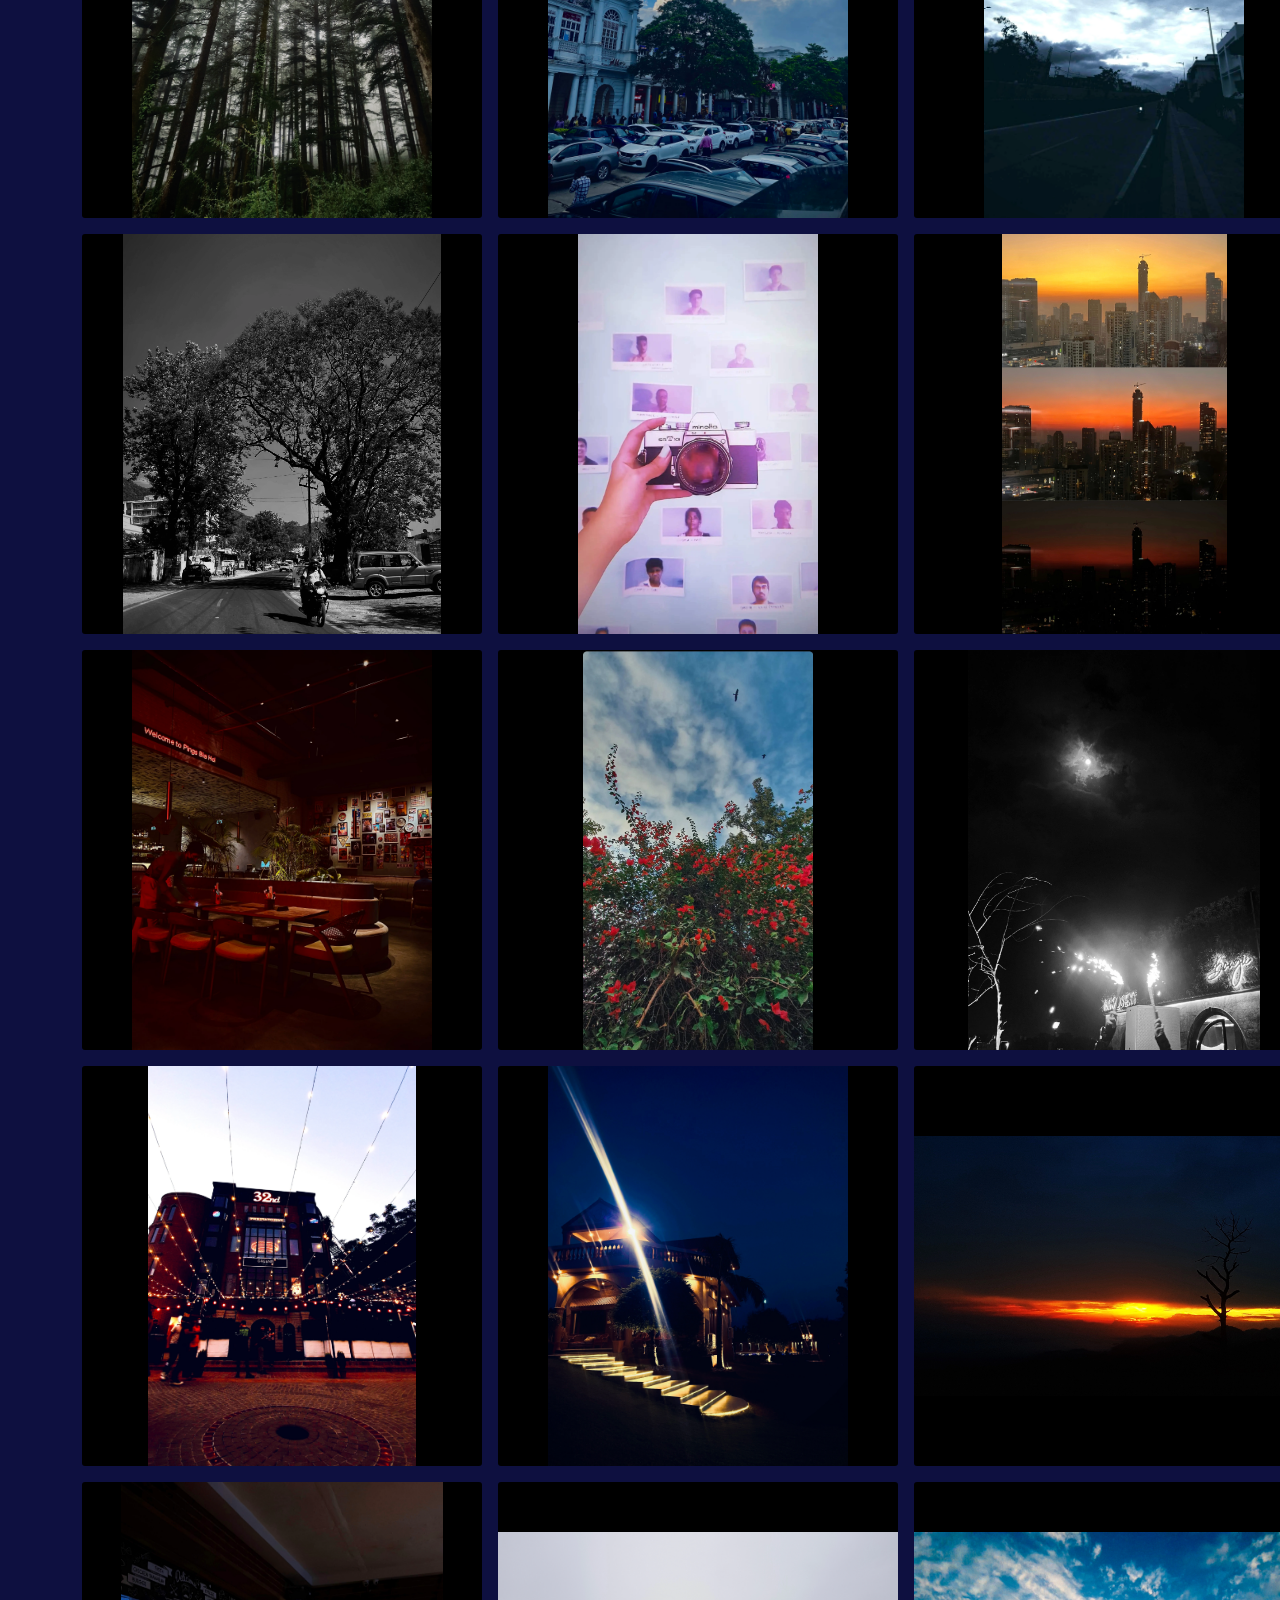
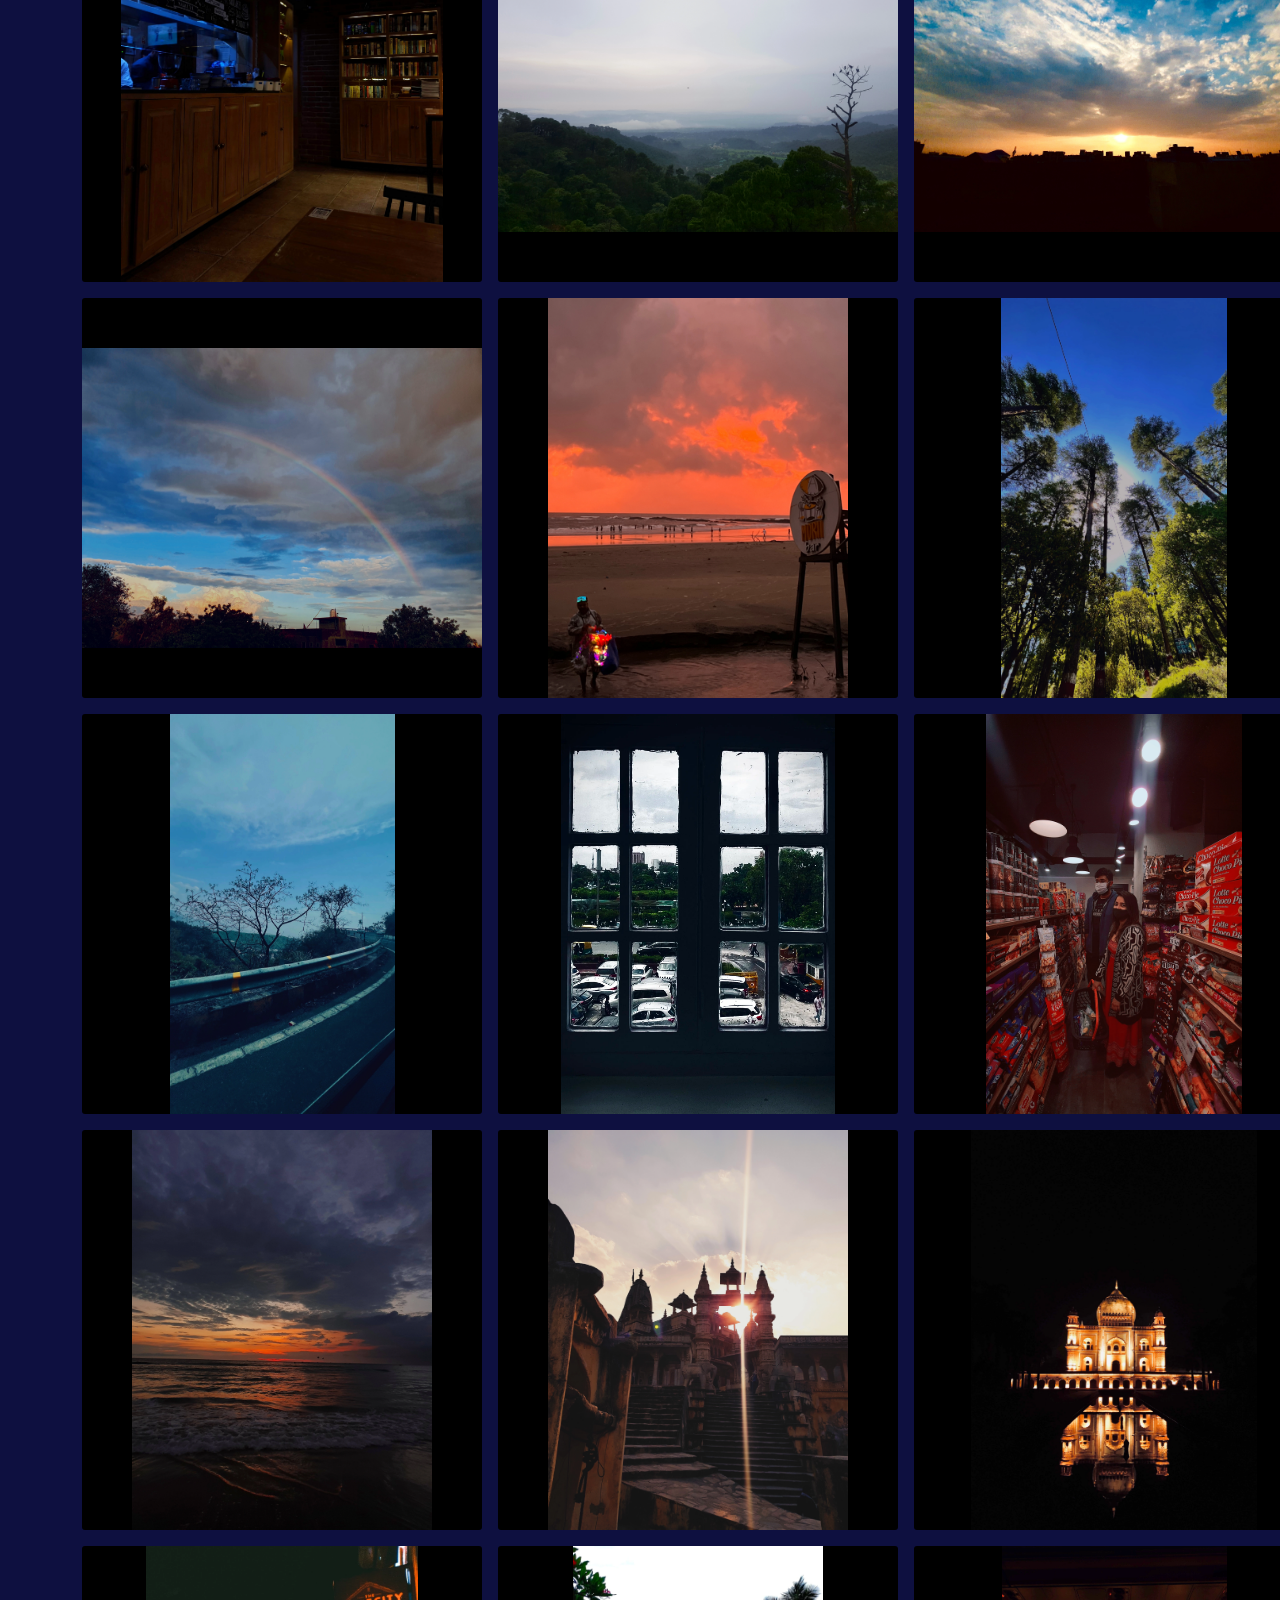
==== commit 41deb450: "all changes" ====
--- a/index.html
+++ b/index.html
@@ -99,7 +99,7 @@
               data-typed-items="Sharon Verma, a Screenwriter, a Creative Consultant, a Brand strategist, a Situational Comedian, a Money enthusiast, a Believer of whatever my client believes in"
             ></span>
           </h1>
-          <p>Writer for all intents and purposes</p>
+          <p>writer for all intents and purposes</p>
 
           <ul class="list-unstyled list-social">
             <!-- <li><a href="#"><i class="bi bi-facebook"></i></a></li> -->
@@ -111,6 +111,9 @@
             </li>
             <li>
               <a href="https://www.linkedin.com/in/sharonverma/"><i class="bi bi-linkedin"></i></a>
+            </li>
+            <li>
+              <a href="mailto:sharoncanwriteit@gmail.com"><i class="bi bi-envelope"></i></a>
             </li>
           </ul>
         </div>
@@ -1198,6 +1201,9 @@
             <li>
               <a href="https://www.linkedin.com/in/sharonverma/"><i class="bi bi-linkedin"></i></a>
             </li>
+            <li>
+              <a href="mailto:sharoncanwriteit@gmail.com"><i class="bi bi-envelope"></i></a>
+            </li>
           </ul>
         </div>
 
--- a/assets/css/style.css
+++ b/assets/css/style.css
@@ -479,7 +479,6 @@
   letter-spacing: 3px;
   margin-top: 0;
   margin-bottom: 30px;
-  text-transform: capitalize;
   color: #fff;
   font-weight: 500;
 }
@@ -864,7 +863,7 @@
 .journal-info img {
   max-width: 100%;
   max-height: 100%;
-  image-resolution: 100dpi;
+  image-orientation: from-image;
 }
 
 .journal-block .journal-info .journal-txt {
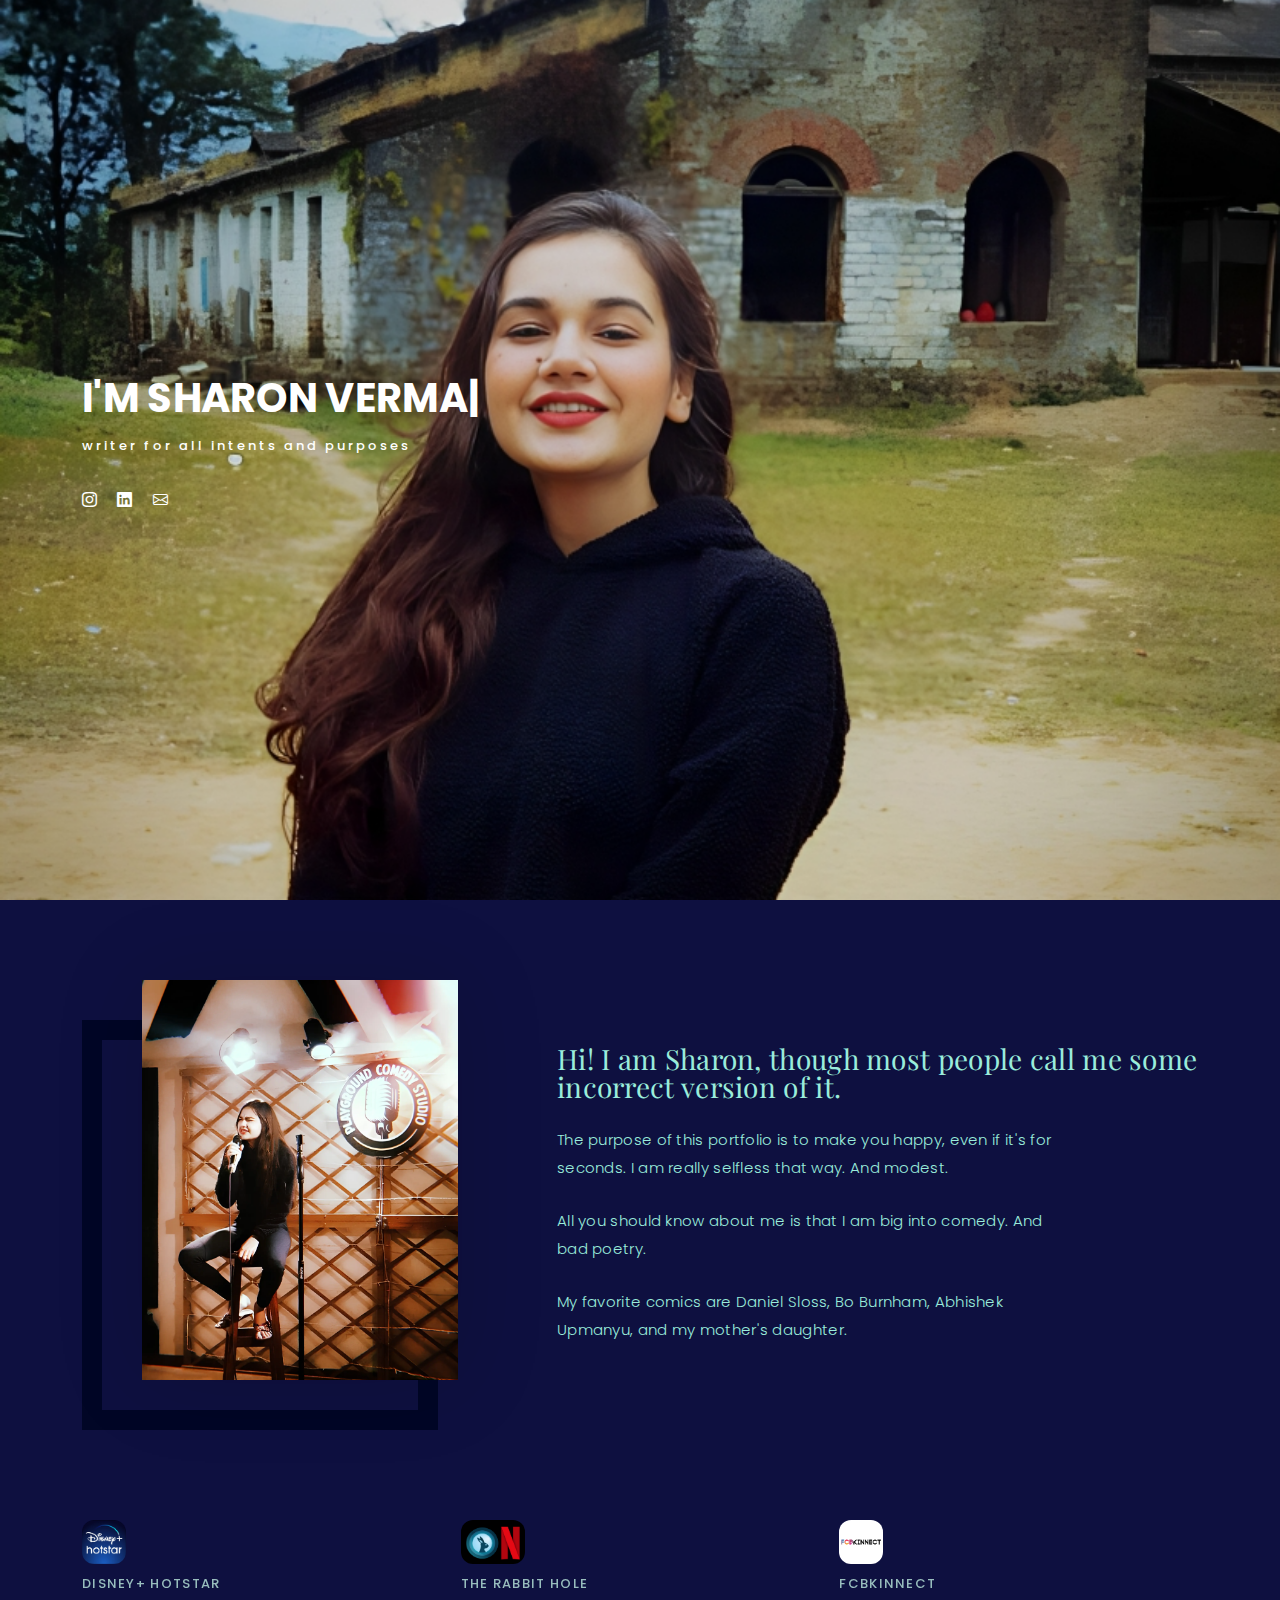
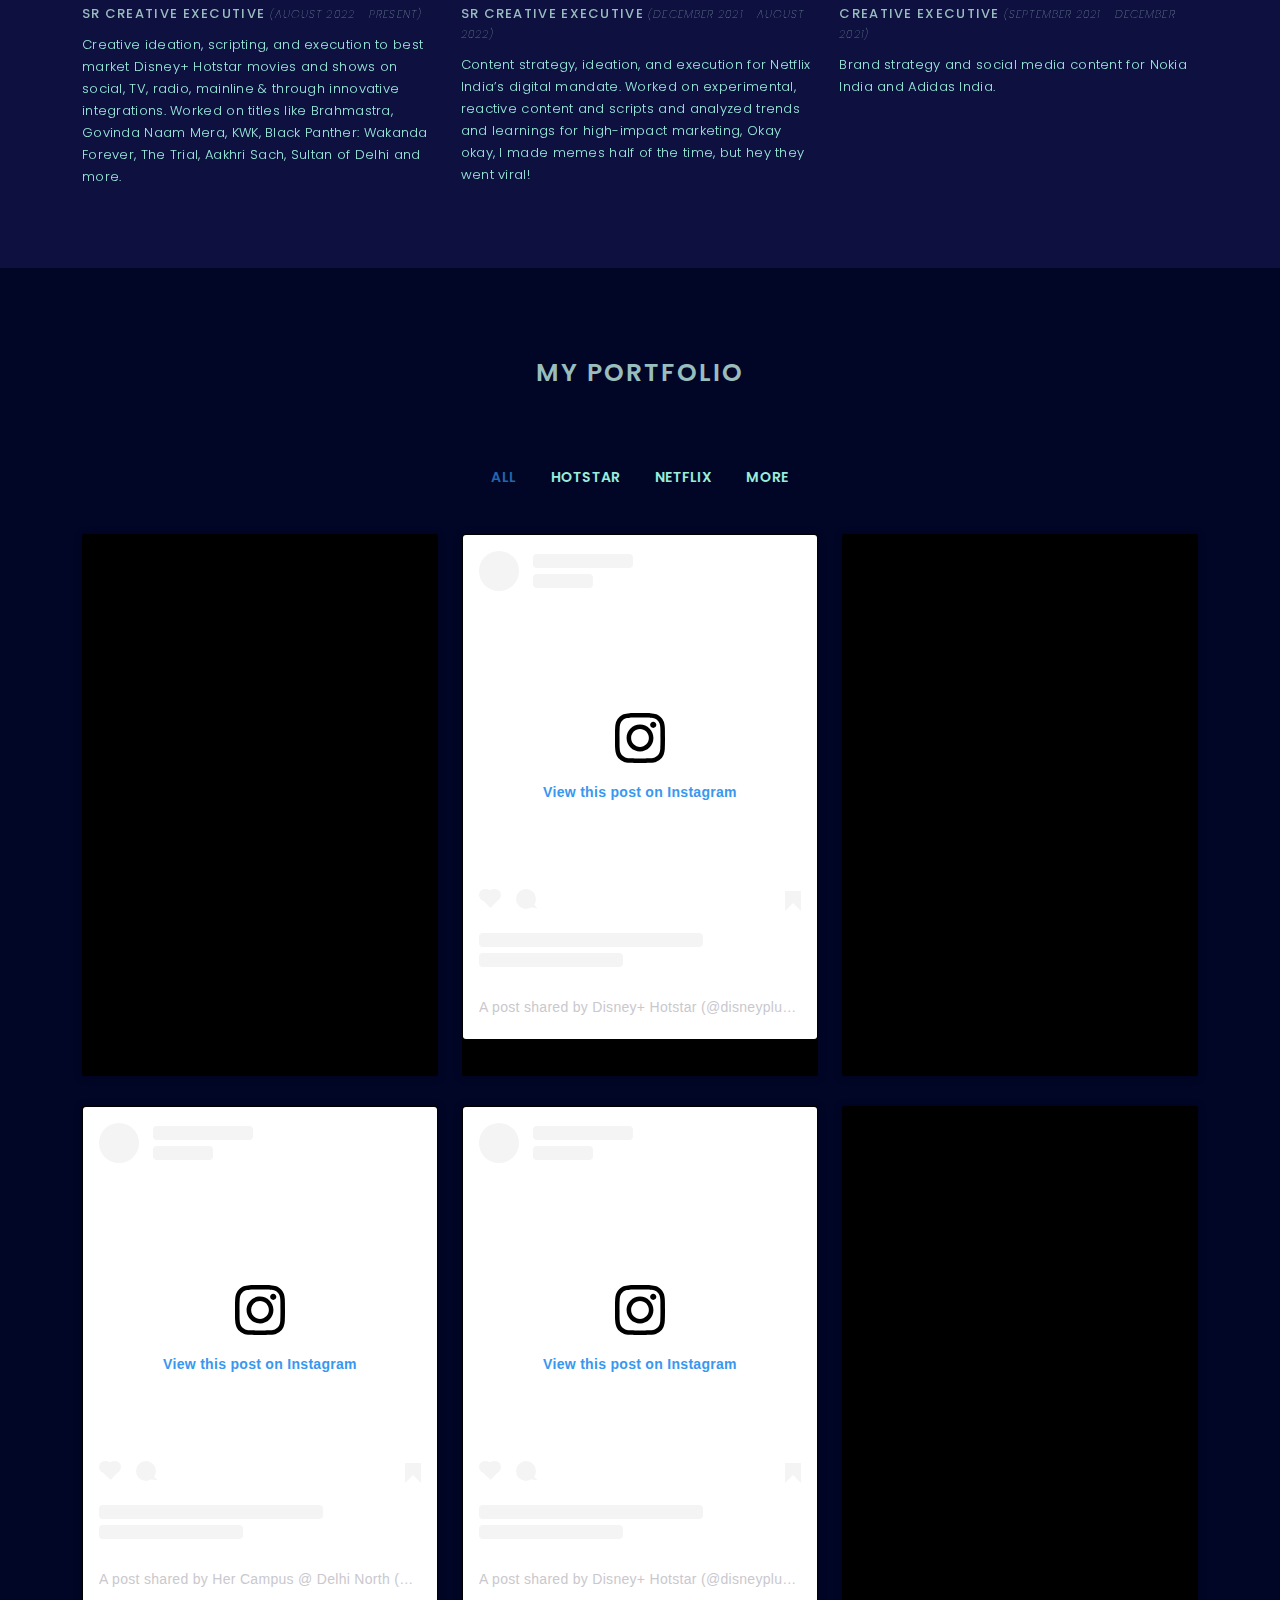
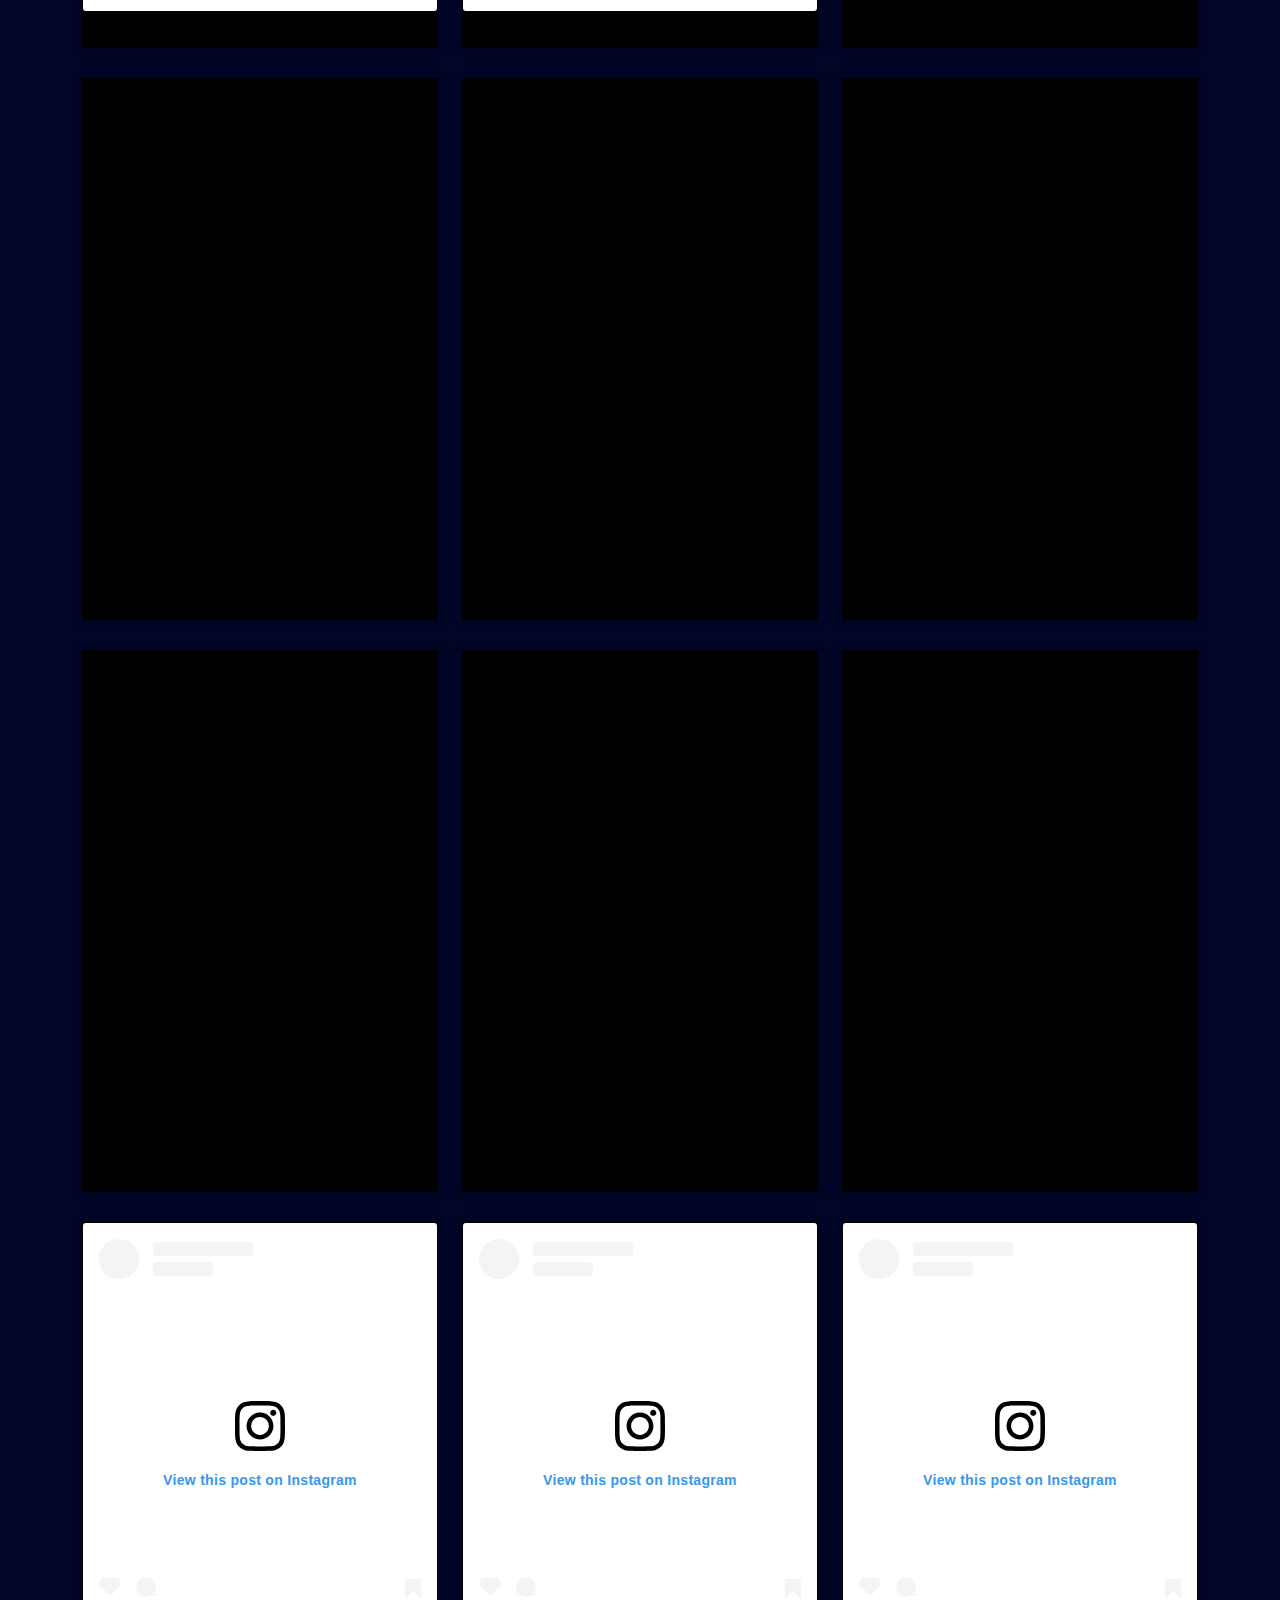
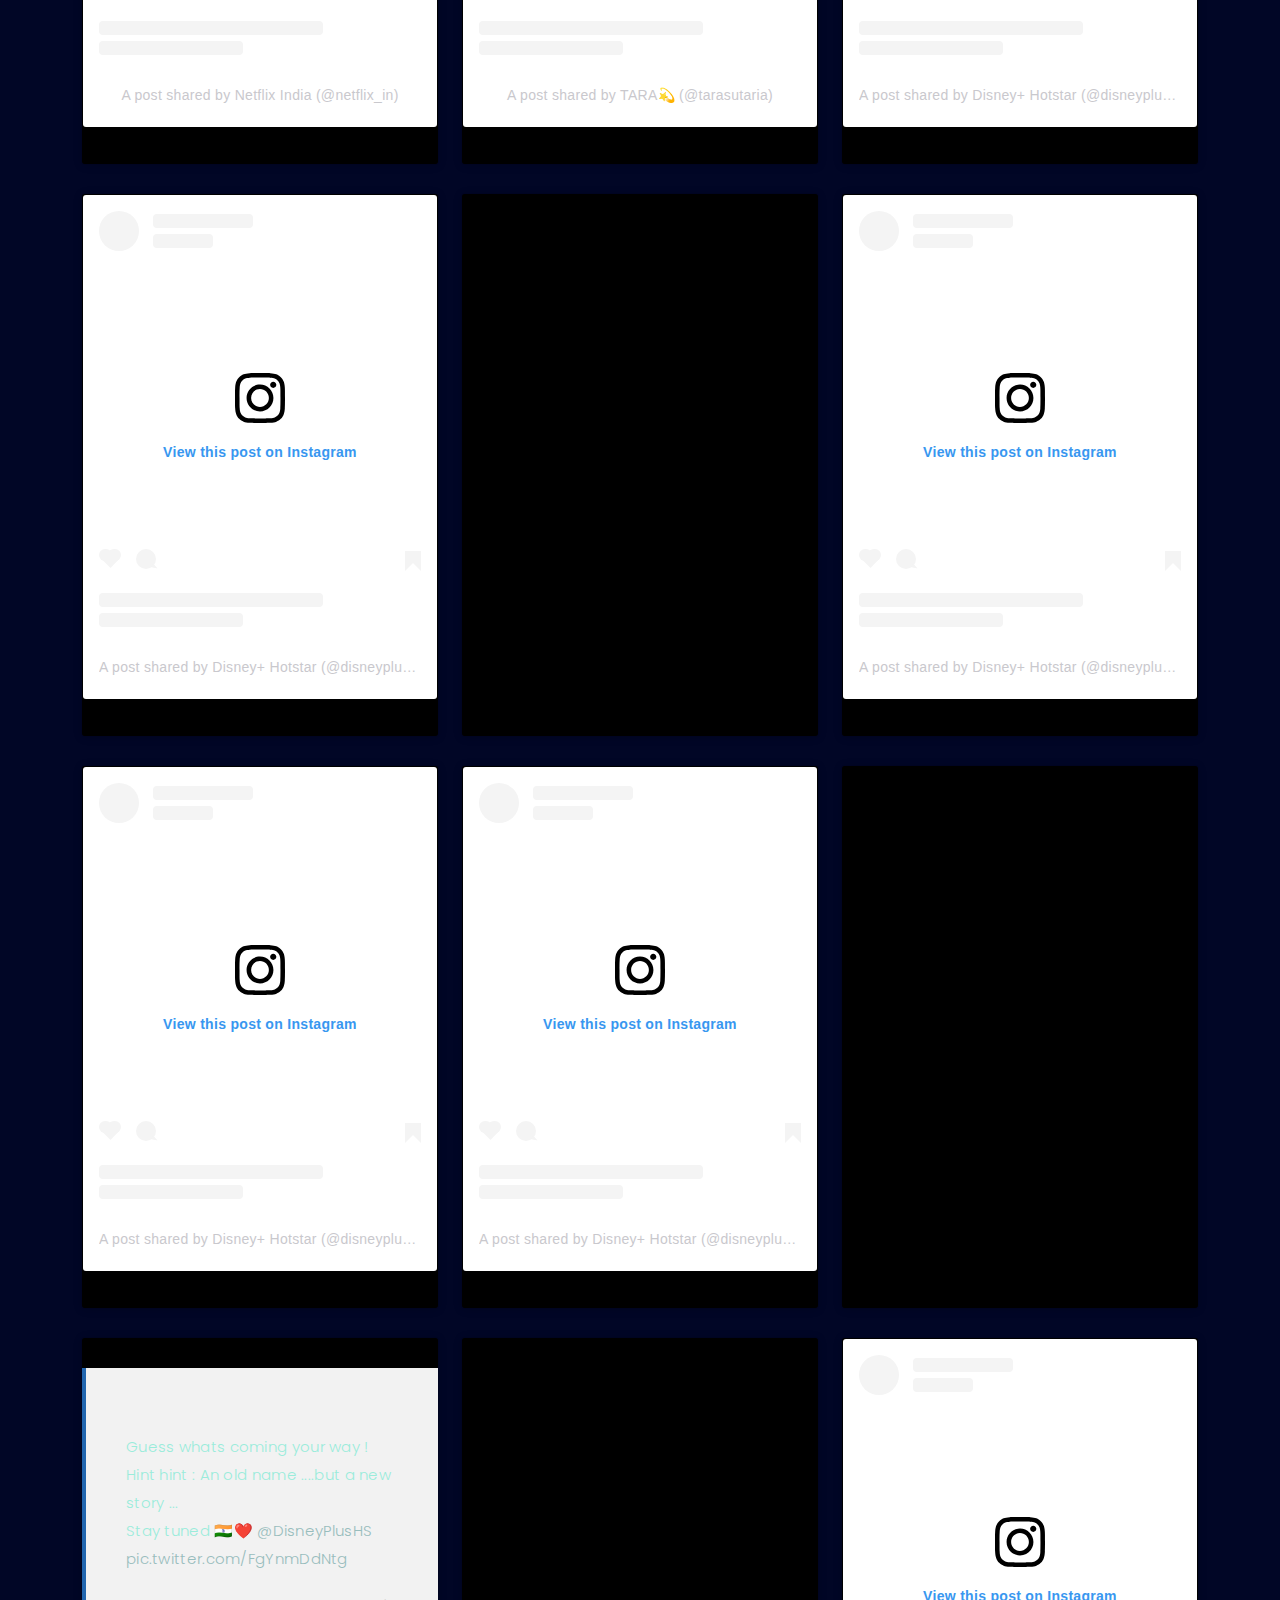
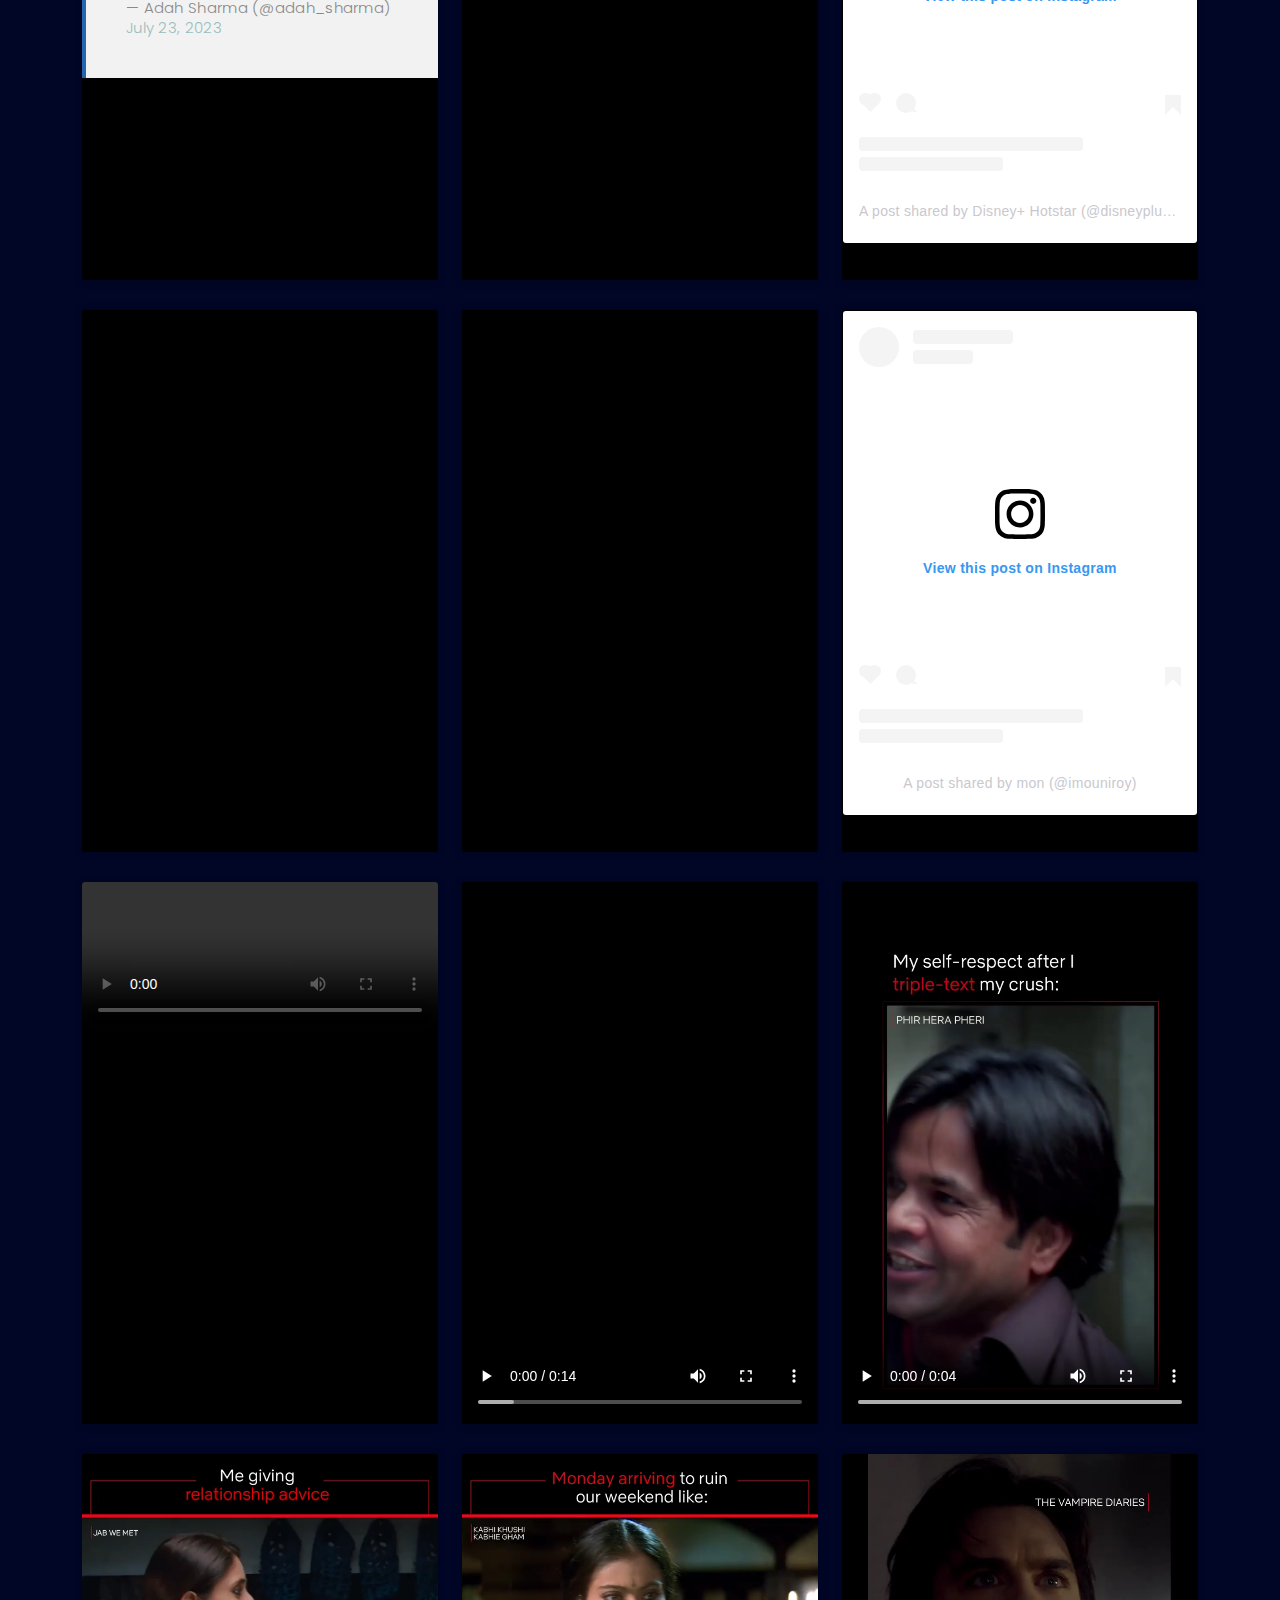
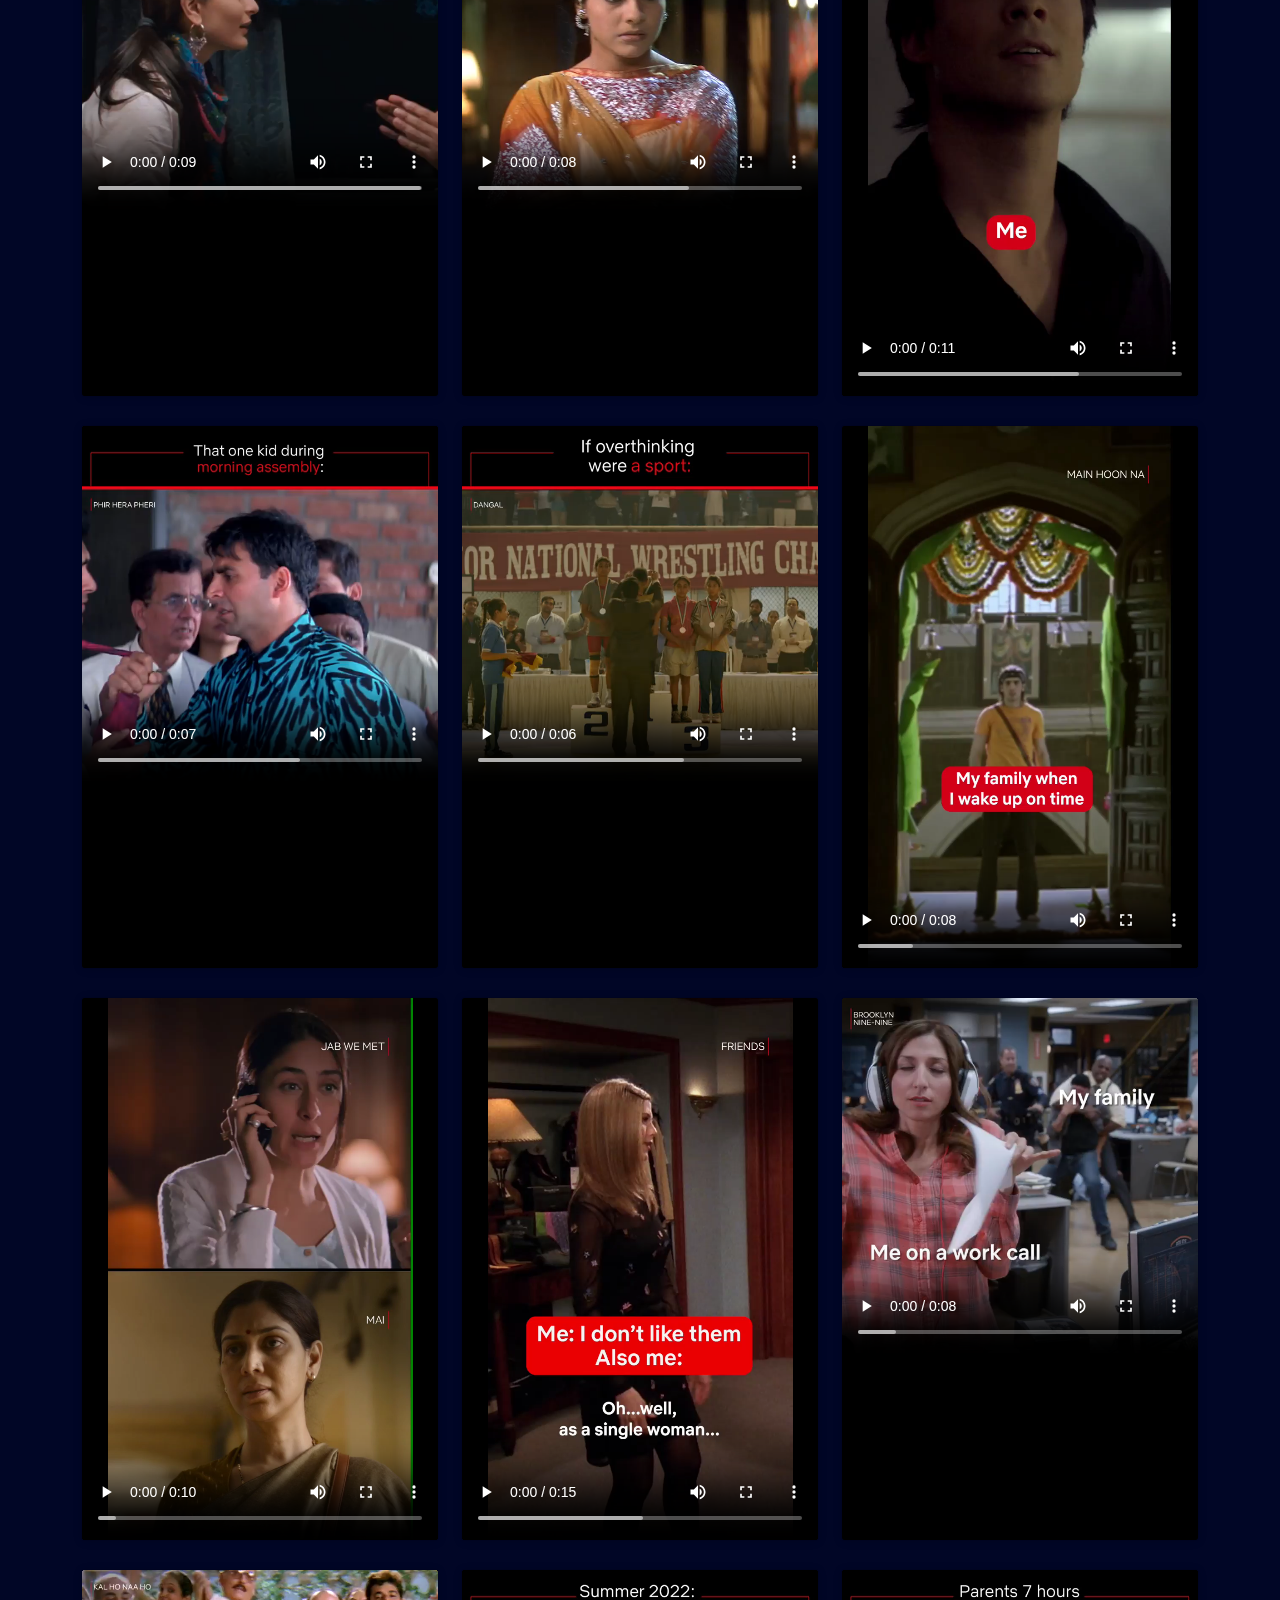
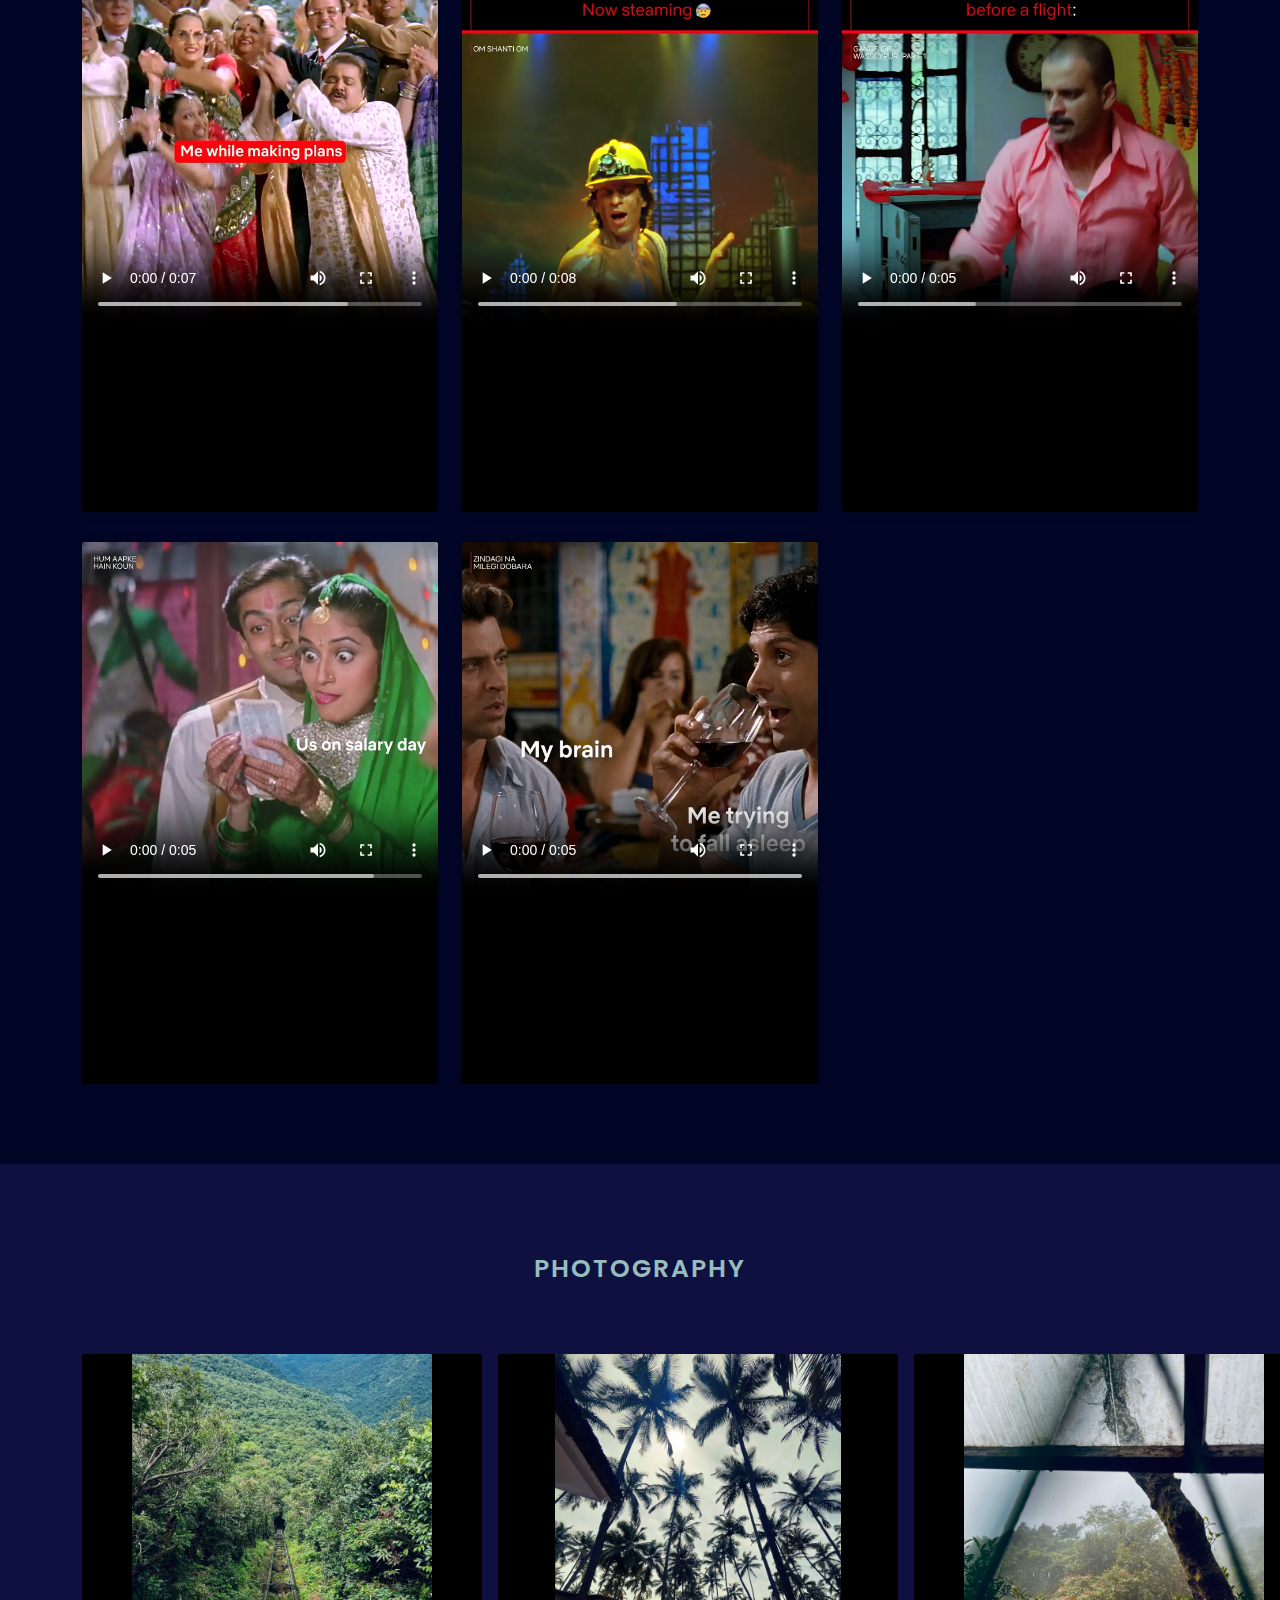
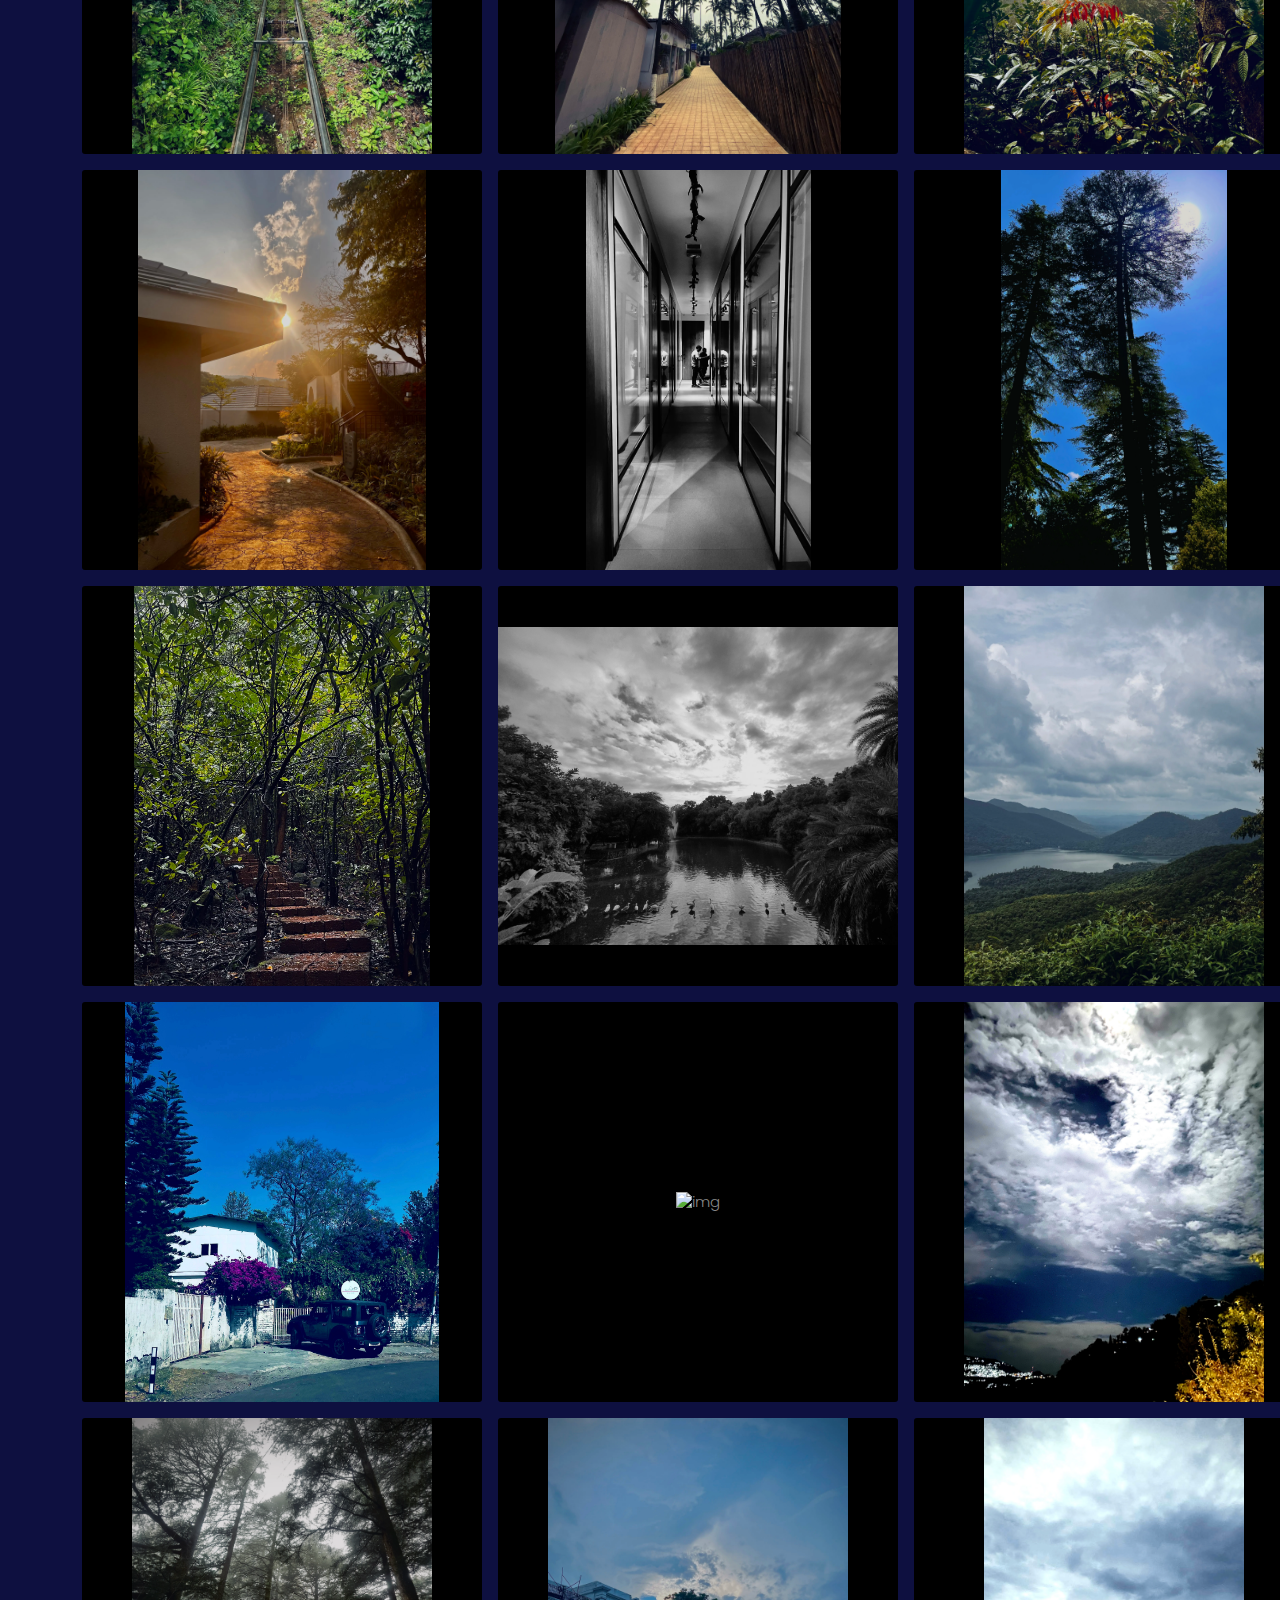
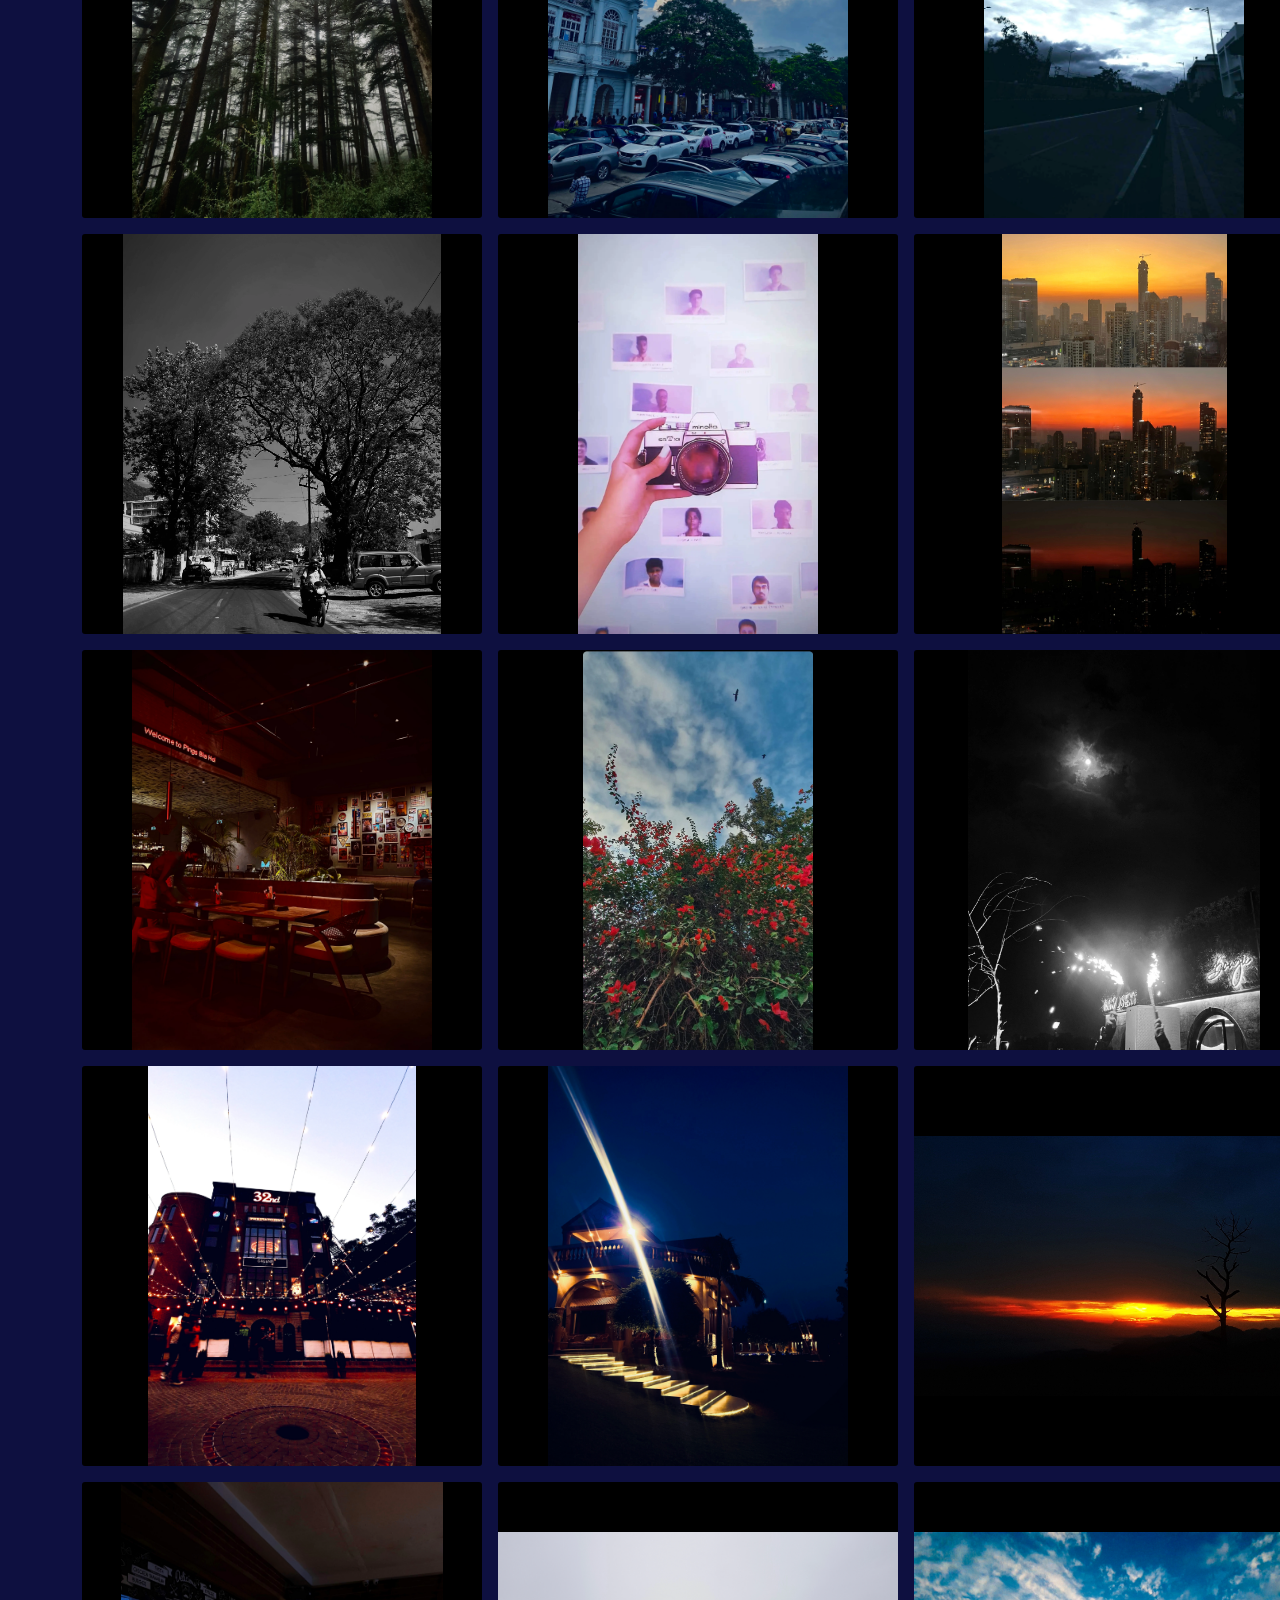
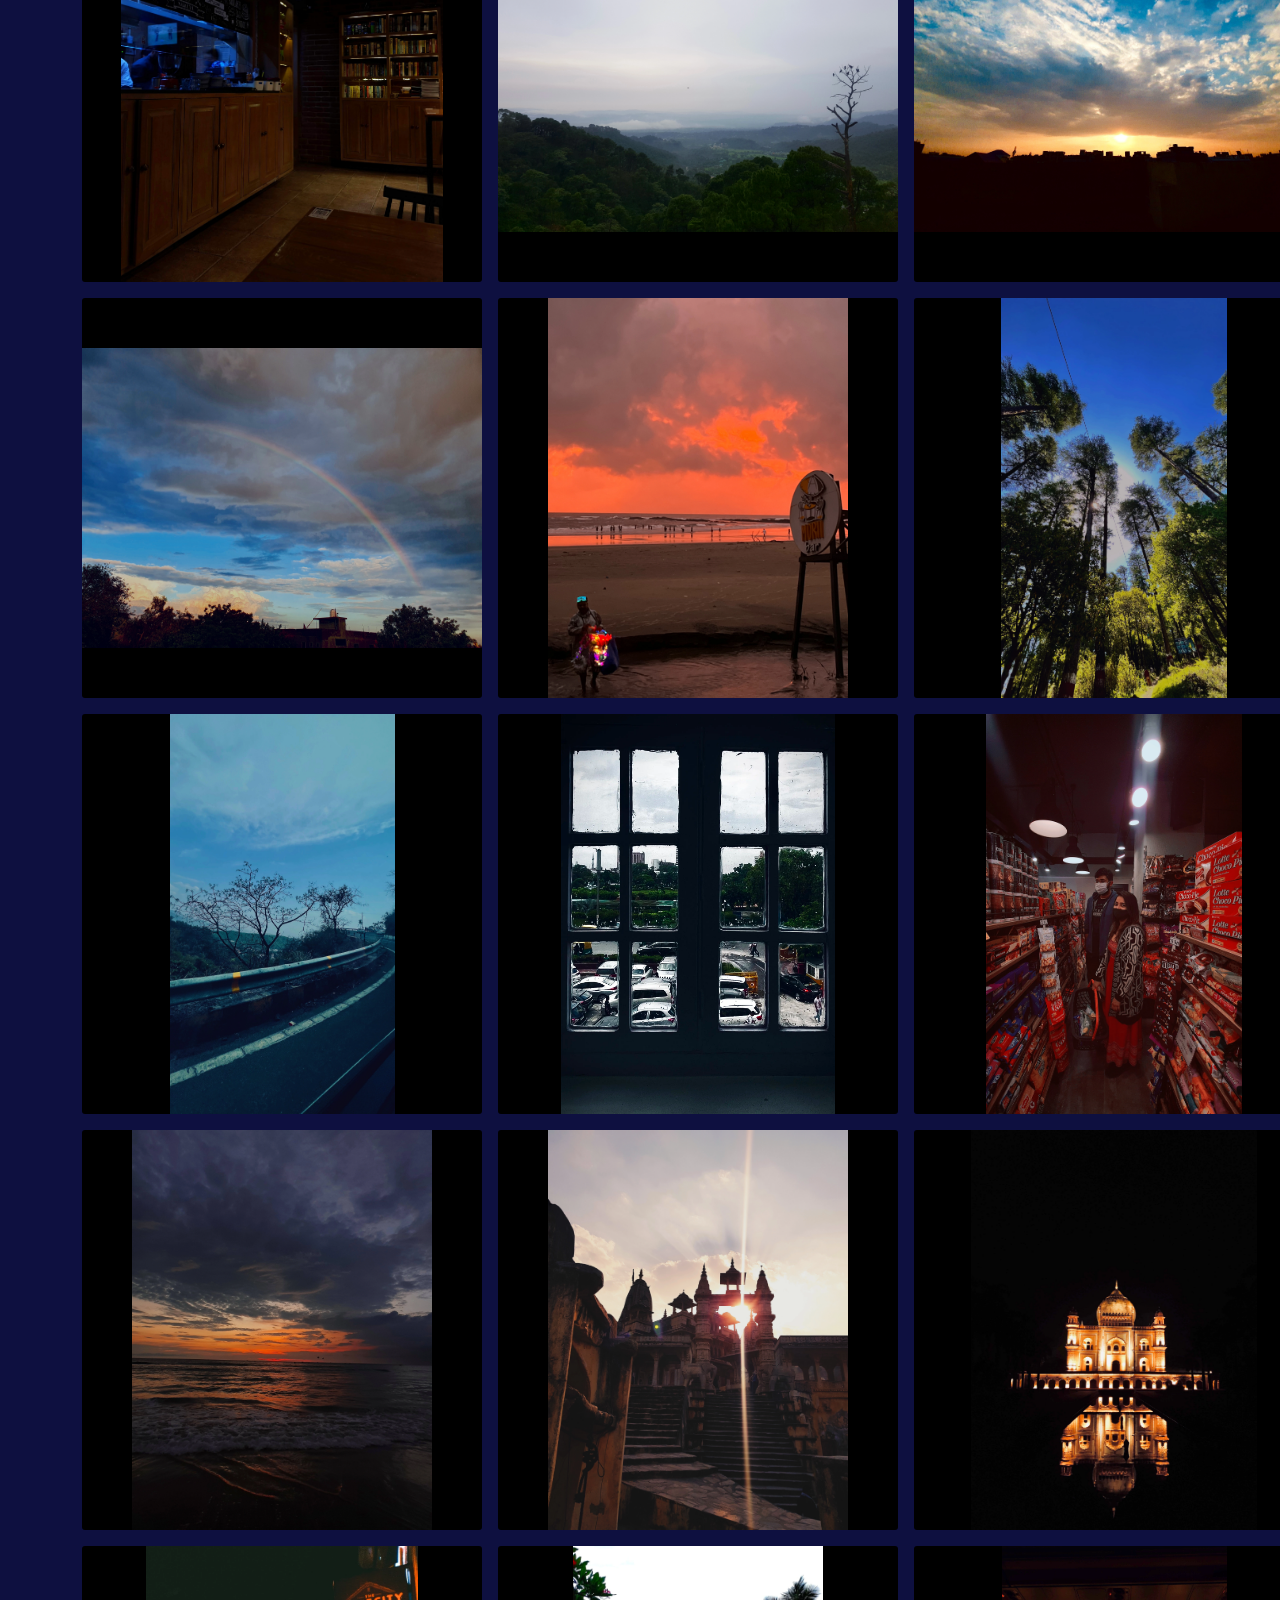
==== commit 86ad861d: "hide a video" ====
--- a/index.html
+++ b/index.html
@@ -398,11 +398,11 @@
               </div>
             </div>
 
-            <div class="col-lg-4 col-md-6 portfolio-item filter-hotstar">
+            <!-- <div class="col-lg-4 col-md-6 portfolio-item filter-hotstar">
               <div class="card-container center">
                 <iframe width="100%" height="315" src="https://www.youtube.com/embed/dgDsAI2nIUk?si=rGM2viLbSS0oq4vz" title="YouTube video player" frameborder="0" allow="accelerometer; autoplay; clipboard-write; encrypted-media; gyroscope; picture-in-picture; web-share" allowfullscreen></iframe>
               </div>
-            </div>
+            </div> -->
 
             
             <div class="col-lg-4 col-md-6 portfolio-item filter-hotstar">
